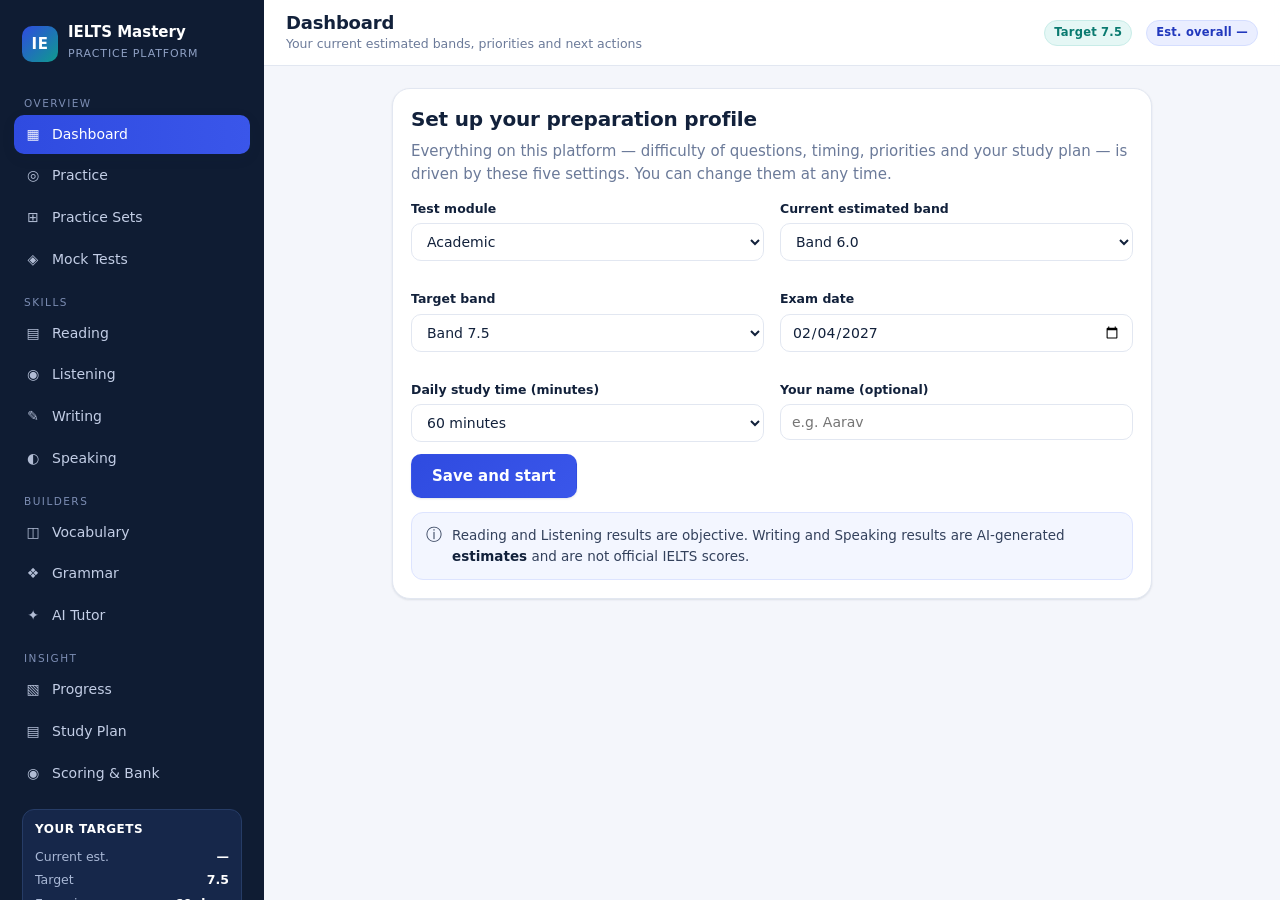
==== ielts-platform.html @ f91c228c "first commit" ====
<!DOCTYPE html>
<html lang="en">
<head>
<meta charset="utf-8">
<meta name="viewport" content="width=device-width, initial-scale=1, viewport-fit=cover">
<title>IELTS Mastery — Practice, Scoring &amp; Analytics Platform</title>
<meta name="description" content="A complete IELTS preparation platform: Reading, Listening, Writing and Speaking practice with scoring, explanations, weakness detection and a personalized study plan. Writing and Speaking scores are AI estimates.">
<style>
/* =========================================================================
   IELTS MASTERY — design system
   Tokens → layout shell → components → test runner → responsive rules
   ========================================================================= */
:root{
  --navy:#0f1c33; --navy-2:#16274a; --navy-3:#1e3459;
  --ink:#12213b; --body:#33415c; --muted:#6b7a99; --faint:#93a0b8;
  --line:#e2e7f1; --line-2:#eef1f8;
  --bg:#f4f6fb; --card:#ffffff; --card-2:#fafbfe;
  --primary:#2f4be0; --primary-d:#2138bd; --primary-l:#eaeeff;
  --teal:#0f9b8e; --amber:#d98a00; --rose:#d7446b; --green:#12a150; --violet:#7b4bd8;
  --r-sm:8px; --r:12px; --r-lg:18px; --r-xl:24px;
  --sh-1:0 1px 2px rgba(16,32,64,.06),0 1px 3px rgba(16,32,64,.05);
  --sh-2:0 4px 14px rgba(16,32,64,.08);
  --sh-3:0 12px 34px rgba(16,32,64,.14);
  --ff:"Inter","Segoe UI",system-ui,-apple-system,"Helvetica Neue",Arial,sans-serif;
  --ff-read:Georgia,"Times New Roman",serif;
  --mono:"SFMono-Regular",ui-monospace,Menlo,Consolas,monospace;
  --sidebar:264px;
}
*{box-sizing:border-box}
html,body{margin:0;padding:0}
body{font-family:var(--ff);background:var(--bg);color:var(--body);font-size:15px;line-height:1.55;-webkit-font-smoothing:antialiased}
h1,h2,h3,h4,h5{color:var(--ink);margin:0 0 .4em;line-height:1.22;font-weight:700;letter-spacing:-.01em}
h1{font-size:26px} h2{font-size:20px} h3{font-size:16px} h4{font-size:14px}
p{margin:0 0 .85em}
a{color:var(--primary);text-decoration:none}
a:hover{text-decoration:underline}
button{font-family:inherit}
small,.small{font-size:12.5px}
.mono{font-family:var(--mono);font-size:12.5px}
::selection{background:#c9d4ff}

/* ---------------- layout shell ---------------- */
.shell{display:flex;min-height:100vh}
.sidebar{width:var(--sidebar);flex:0 0 var(--sidebar);background:var(--navy);color:#cfd8ea;position:sticky;top:0;height:100vh;overflow-y:auto;padding:18px 14px 26px}
.brand{display:flex;align-items:center;gap:10px;padding:6px 8px 16px;color:#fff}
.brand .logo{width:36px;height:36px;border-radius:10px;background:linear-gradient(135deg,var(--primary),var(--teal));display:grid;place-items:center;font-weight:800;color:#fff;font-size:15px;letter-spacing:.5px}
.brand b{font-size:15px;display:block;line-height:1.15}
.brand span{font-size:11px;color:#8fa0c4;letter-spacing:.08em;text-transform:uppercase}
.nav-group{margin:14px 0 4px;padding:0 10px;font-size:10.5px;letter-spacing:.14em;text-transform:uppercase;color:#7c8db3}
.nav a{display:flex;align-items:center;gap:10px;padding:9px 10px;border-radius:10px;color:#c3cee6;font-size:14px;font-weight:500;text-decoration:none;margin-bottom:2px;transition:background .15s,color .15s}
.nav a:hover{background:var(--navy-2);color:#fff;text-decoration:none}
.nav a.active{background:linear-gradient(90deg,var(--primary),#3a56ea);color:#fff;box-shadow:var(--sh-2)}
.nav a .ic{width:18px;text-align:center;opacity:.9}
.side-card{margin:16px 8px 0;padding:12px;border-radius:var(--r);background:var(--navy-2);border:1px solid #263c66}
.side-card h5{color:#fff;font-size:12px;margin-bottom:8px;letter-spacing:.04em;text-transform:uppercase}
.side-card .row{display:flex;justify-content:space-between;font-size:12.5px;color:#a9b8d6;padding:2px 0}
.side-card .row b{color:#fff}

.main{flex:1;min-width:0;display:flex;flex-direction:column}
.topbar{position:sticky;top:0;z-index:30;background:rgba(255,255,255,.92);backdrop-filter:blur(8px);border-bottom:1px solid var(--line);padding:12px 22px;display:flex;align-items:center;gap:14px;flex-wrap:wrap}
.topbar h1{font-size:18px;margin:0}
.topbar .sub{font-size:12.5px;color:var(--muted)}
.spacer{flex:1}
.content{padding:22px;max-width:1400px;width:100%;margin:0 auto}
.menu-btn{display:none;background:var(--navy);color:#fff;border:0;border-radius:10px;padding:8px 11px;font-size:16px;cursor:pointer}

/* ---------------- primitives ---------------- */
.card{background:var(--card);border:1px solid var(--line);border-radius:var(--r-lg);box-shadow:var(--sh-1);padding:18px;margin-bottom:16px}
.card.tight{padding:14px}
.card.flat{box-shadow:none}
.card-h{display:flex;align-items:center;gap:10px;margin-bottom:12px;flex-wrap:wrap}
.card-h h2,.card-h h3{margin:0}
.card-h .spacer{flex:1}
.grid{display:grid;gap:16px}
.grid>*{min-width:0} /* stop unbreakable content from blowing out grid tracks */
.card{min-width:0}
.word-break,.small,.d{overflow-wrap:break-word}
.g2{grid-template-columns:repeat(2,minmax(0,1fr))}
.g3{grid-template-columns:repeat(3,minmax(0,1fr))}
.g4{grid-template-columns:repeat(4,minmax(0,1fr))}
.g5{grid-template-columns:repeat(5,minmax(0,1fr))}
.row{display:flex;gap:10px;align-items:center;flex-wrap:wrap}
.row.tight{gap:6px}
.col{display:flex;flex-direction:column;gap:10px}
.stack>*+*{margin-top:10px}
.center{text-align:center}
.right{text-align:right}
.muted{color:var(--muted)}
.faint{color:var(--faint)}
.b{font-weight:700}
.upper{text-transform:uppercase;letter-spacing:.1em;font-size:11px;color:var(--muted);font-weight:700}
.hr{height:1px;background:var(--line);margin:14px 0;border:0}
.divider{border-top:1px dashed var(--line);margin:12px 0}

.btn{appearance:none;border:1px solid var(--line);background:#fff;color:var(--ink);padding:9px 14px;border-radius:10px;font-size:13.5px;font-weight:600;cursor:pointer;display:inline-flex;align-items:center;gap:7px;transition:.15s;box-shadow:var(--sh-1)}
.btn:hover{border-color:#c9d3e8;transform:translateY(-1px)}
.btn:disabled{opacity:.45;cursor:not-allowed;transform:none}
.btn.primary{background:linear-gradient(135deg,var(--primary),#3a56ea);border-color:transparent;color:#fff}
.btn.primary:hover{background:var(--primary-d)}
.btn.teal{background:linear-gradient(135deg,var(--teal),#12b3a3);border-color:transparent;color:#fff}
.btn.dark{background:var(--navy);border-color:transparent;color:#fff}
.btn.ghost{background:transparent;box-shadow:none}
.btn.rose{background:var(--rose);border-color:transparent;color:#fff}
.btn.sm{padding:6px 10px;font-size:12.5px;border-radius:8px}
.btn.lg{padding:12px 20px;font-size:15px}
.btn.block{width:100%;justify-content:center}

.chip{display:inline-flex;align-items:center;gap:6px;padding:3px 9px;border-radius:999px;font-size:11.5px;font-weight:700;letter-spacing:.02em;background:var(--primary-l);color:var(--primary-d);border:1px solid #d5deff}
.chip.teal{background:#e5f7f5;color:#0a7a70;border-color:#c8ece8}
.chip.amber{background:#fdf3e2;color:#9c6400;border-color:#f6e2c0}
.chip.rose{background:#fdeaef;color:#b02950;border-color:#f8d3de}
.chip.green{background:#e6f7ee;color:#0a7a3d;border-color:#c9ecd9}
.chip.grey{background:#f0f3f9;color:#5c6b8a;border-color:#e2e7f1}
.chip.violet{background:#f1ebfd;color:#5f34b8;border-color:#e2d6fb}

.badge{display:inline-grid;place-items:center;min-width:26px;height:26px;padding:0 7px;border-radius:8px;background:var(--navy);color:#fff;font-weight:700;font-size:12.5px}
.band-chip{font-weight:800;font-size:15px;padding:4px 12px;border-radius:10px;background:linear-gradient(135deg,var(--navy),var(--navy-3));color:#fff;letter-spacing:.02em}

.stat{padding:14px;border-radius:var(--r);background:var(--card-2);border:1px solid var(--line)}
.stat .k{font-size:11.5px;text-transform:uppercase;letter-spacing:.1em;color:var(--muted);font-weight:700}
.stat .v{font-size:26px;font-weight:800;color:var(--ink);line-height:1.15;margin-top:4px}
.stat .d{font-size:12.5px;color:var(--muted)}
.stat.good .v{color:var(--green)} .stat.warn .v{color:var(--amber)} .stat.bad .v{color:var(--rose)}

.bar{height:9px;border-radius:6px;background:var(--line-2);overflow:hidden}
.bar>i{display:block;height:100%;border-radius:6px;background:linear-gradient(90deg,var(--primary),#5b7bff)}
.bar.teal>i{background:linear-gradient(90deg,var(--teal),#22c3b1)}
.bar.rose>i{background:linear-gradient(90deg,var(--rose),#ef7a97)}
.bar.amber>i{background:linear-gradient(90deg,var(--amber),#f0b03f)}

table.tbl{width:100%;border-collapse:collapse;font-size:13.5px}
table.tbl th{text-align:left;font-size:11px;letter-spacing:.1em;text-transform:uppercase;color:var(--muted);padding:8px 10px;border-bottom:1px solid var(--line);white-space:nowrap}
table.tbl td{padding:9px 10px;border-bottom:1px solid var(--line-2);vertical-align:top}
table.tbl tr:last-child td{border-bottom:0}
table.tbl tr:hover td{background:#fafbff}

.field{display:block;margin-bottom:12px}
.field label{display:block;font-size:12.5px;font-weight:700;color:var(--ink);margin-bottom:5px}
.field .hint{font-size:12px;color:var(--muted);font-weight:400;margin-bottom:5px}
input[type=text],input[type=number],input[type=date],select,textarea{width:100%;padding:9px 11px;border:1px solid var(--line);border-radius:10px;font-size:14px;font-family:inherit;color:var(--ink);background:#fff}
input:focus,select:focus,textarea:focus{outline:2px solid #c9d4ff;border-color:var(--primary);outline-offset:0}
textarea{line-height:1.6;resize:vertical}
label.opt{display:flex;gap:9px;align-items:flex-start;padding:9px 11px;border:1px solid var(--line);border-radius:10px;cursor:pointer;margin-bottom:7px;transition:.12s;background:#fff}
label.opt:hover{border-color:#c9d3e8;background:#fbfcff}
label.opt input{margin-top:3px}
label.opt.sel{border-color:var(--primary);background:var(--primary-l)}
label.opt.ok{border-color:#9fdcbb;background:#f0fbf5}
label.opt.no{border-color:#f3b7c8;background:#fdf2f5}
label.tile{cursor:pointer;border:1px solid var(--line);background:#fff;border-radius:var(--r);padding:13px;transition:.15s;display:block}
label.tile:hover{border-color:var(--primary);box-shadow:var(--sh-2)}
label.tile input{display:none}
label.tile.sel{border-color:var(--primary);background:var(--primary-l);box-shadow:var(--sh-2)}

.note{display:flex;gap:10px;padding:12px 14px;border-radius:var(--r);background:#f3f6ff;border:1px solid #dde4ff;font-size:13.5px}
.note.teal{background:#eefaf8;border-color:#cbeee9}
.note.amber{background:#fdf7ea;border-color:#f6e6c4}
.note.rose{background:#fdf1f5;border-color:#f8d3de}
.note.green{background:#effaf3;border-color:#c9ecd9}
.note .ic{font-size:16px;line-height:1.3}
.note b{color:var(--ink)}

.pill-row{display:flex;gap:8px;flex-wrap:wrap}
.tabs{display:flex;gap:6px;flex-wrap:wrap;border-bottom:1px solid var(--line);margin-bottom:14px;padding-bottom:0}
.tabs button{background:transparent;border:0;border-bottom:2.5px solid transparent;padding:9px 12px;font-size:13.5px;font-weight:600;color:var(--muted);cursor:pointer}
.tabs button.active{color:var(--primary-d);border-color:var(--primary)}
.tabs button:hover{color:var(--ink)}

.empty{padding:34px 18px;text-align:center;color:var(--muted)}
.empty .big{font-size:30px;margin-bottom:8px;opacity:.55}

/* ---------------- test runner ---------------- */
.runner{display:grid;grid-template-columns:minmax(0,1.05fr) minmax(0,1fr);gap:16px;align-items:start}
.reader{background:#fff;border:1px solid var(--line);border-radius:var(--r-lg);padding:20px 22px;box-shadow:var(--sh-1);position:sticky;top:74px;max-height:calc(100vh - 96px);overflow-y:auto}
.reader h3{margin-bottom:2px}
.reader .meta{font-size:12px;color:var(--muted);margin-bottom:12px}
.passage{font-family:var(--ff-read);font-size:16.5px;line-height:1.78;color:#1d2a44}
.passage p{margin:0 0 14px}
.passage .plabel{font-family:var(--ff);font-weight:800;color:var(--primary-d);font-size:13px;margin-right:7px}
.passage .qmark{background:#fff3c4;border-bottom:2px solid #f0c419;padding:1px 2px;border-radius:3px}
.transcript-line{display:flex;gap:10px;padding:7px 9px;border-radius:9px;margin-bottom:5px;font-size:14.5px;line-height:1.6}
.transcript-line .who{flex:0 0 92px;font-weight:700;color:var(--navy);font-size:12.5px}
.transcript-line.hit{background:#fff8dc;border:1px solid #f2e0a8}
.transcript-line.dist{background:#fdf2f5;border:1px solid #f6d7e0}
.transcript-line .tag{font-size:10.5px;font-weight:800;text-transform:uppercase;letter-spacing:.08em;padding:1px 6px;border-radius:6px;margin-left:6px}
.transcript-line .tag.ans{background:#12a150;color:#fff}
.transcript-line .tag.dis{background:var(--rose);color:#fff}
.transcript-line .tag.par{background:var(--violet);color:#fff}

.qwrap{display:flex;flex-direction:column;gap:14px}
.qcard{background:#fff;border:1px solid var(--line);border-radius:var(--r-lg);padding:16px;box-shadow:var(--sh-1)}
.qcard.flagged{border-color:#f0c419;box-shadow:0 0 0 3px #fdf5da}
.qcard.current{border-color:var(--primary);box-shadow:0 0 0 3px var(--primary-l)}
.qhead{display:flex;align-items:center;gap:9px;margin-bottom:9px;flex-wrap:wrap}
.qnum{display:grid;place-items:center;min-width:28px;height:28px;border-radius:9px;background:var(--navy);color:#fff;font-weight:800;font-size:13px}
.qprompt{font-size:15px;color:var(--ink);font-weight:500;margin-bottom:10px}
.qprompt .lim{display:block;font-size:12px;color:var(--rose);font-weight:700;margin-top:4px}
.answerline{display:flex;gap:8px;align-items:center}
.answerline input{max-width:280px}
.kbd{font-family:var(--mono);font-size:11px;background:#f0f3f9;border:1px solid var(--line);border-bottom-width:2px;border-radius:5px;padding:1px 5px;color:var(--muted)}

.timerbar{position:sticky;top:0;z-index:25;background:linear-gradient(180deg,#fff,#fbfcff);border:1px solid var(--line);border-radius:var(--r);padding:10px 14px;display:flex;align-items:center;gap:12px;margin-bottom:14px;box-shadow:var(--sh-1);flex-wrap:wrap}
.timer{font-family:var(--mono);font-size:18px;font-weight:700;color:var(--ink)}
.timer.low{color:var(--rose)}
.qgrid{display:grid;grid-template-columns:repeat(auto-fill,minmax(34px,1fr));gap:6px}
.qgrid button{aspect-ratio:1;border-radius:9px;border:1px solid var(--line);background:#fff;font-size:12.5px;font-weight:700;color:var(--muted);cursor:pointer;padding:0}
.qgrid button.done{background:#e6f7ee;border-color:#bfe8d2;color:#0a7a3d}
.qgrid button.flag{background:#fdf5da;border-color:#f0c419;color:#8a6300}
.qgrid button.cur{outline:2.5px solid var(--primary);outline-offset:1px}
.qgrid button.right{background:#e6f7ee;border-color:#9fdcbb;color:#0a7a3d}
.qgrid button.wrong{background:#fdeaef;border-color:#f3b7c8;color:#b02950}

.explain{margin-top:12px;border-top:1px solid var(--line);padding-top:12px}
.explain .ex-row{display:flex;gap:10px;padding:8px 0;border-bottom:1px dashed var(--line-2)}
.explain .ex-row:last-child{border-bottom:0}
.explain .ex-k{flex:0 0 132px;font-size:12px;font-weight:800;color:var(--navy);text-transform:uppercase;letter-spacing:.04em}
.explain .ex-v{font-size:13.8px;color:var(--body)}
.quote{border-left:3px solid var(--teal);background:#f5fcfb;padding:8px 12px;border-radius:0 8px 8px 0;font-family:var(--ff-read);font-size:14.5px;color:#1d2a44}

.band-hero{display:flex;gap:22px;align-items:center;flex-wrap:wrap}
.band-hero .big{font-size:54px;font-weight:800;color:var(--ink);line-height:1}
.band-hero .lbl{font-size:12px;text-transform:uppercase;letter-spacing:.12em;color:var(--muted);font-weight:700}

.flashcard{perspective:1200px;margin:0 auto;max-width:560px}
.flashcard .face{background:linear-gradient(160deg,#fff,#f7f9ff);border:1px solid var(--line);border-radius:var(--r-xl);padding:26px;box-shadow:var(--sh-2);min-height:230px}

.chat{display:flex;flex-direction:column;gap:12px;max-height:56vh;overflow-y:auto;padding:4px}
.msg{max-width:82%;padding:11px 14px;border-radius:14px;font-size:14px;line-height:1.55;white-space:pre-wrap}
.msg.me{align-self:flex-end;background:var(--primary);color:#fff;border-bottom-right-radius:5px}
.msg.ai{align-self:flex-start;background:#fff;border:1px solid var(--line);border-bottom-left-radius:5px;box-shadow:var(--sh-1)}
.msg.ai b{color:var(--navy)}
.quick{display:flex;gap:7px;flex-wrap:wrap}
.quick button{font-size:12.5px;padding:6px 11px;border-radius:999px;border:1px solid var(--line);background:#fff;cursor:pointer;color:var(--body);font-weight:600}
.quick button:hover{border-color:var(--primary);color:var(--primary-d)}

.priority{display:flex;gap:14px;align-items:center;padding:13px 15px;border-radius:var(--r);border:1px solid var(--line);background:#fff;margin-bottom:10px}
.priority .rank{width:34px;height:34px;border-radius:10px;display:grid;place-items:center;font-weight:800;color:#fff;flex:0 0 34px}
.priority.p1 .rank{background:var(--rose)} .priority.p2 .rank{background:var(--amber)} .priority.p3 .rank{background:var(--primary)}

.dayplan{border:1px solid var(--line);border-radius:var(--r);overflow:hidden;margin-bottom:12px;background:#fff}
.dayplan .dh{display:flex;justify-content:space-between;align-items:center;padding:10px 14px;background:var(--card-2);border-bottom:1px solid var(--line)}
.dayplan .dh b{color:var(--ink)}
.dayplan .tasks{padding:8px 14px 12px}
.task{display:flex;gap:10px;align-items:flex-start;padding:7px 0;border-bottom:1px dashed var(--line-2);font-size:13.8px}
.task:last-child{border-bottom:0}
.task input{margin-top:4px}
.task .sk{font-size:10.5px;font-weight:800;letter-spacing:.06em;text-transform:uppercase;padding:1px 7px;border-radius:6px;background:var(--primary-l);color:var(--primary-d);flex:0 0 auto;margin-top:2px}
.toast{position:fixed;bottom:22px;right:22px;background:var(--navy);color:#fff;padding:12px 18px;border-radius:12px;box-shadow:var(--sh-3);font-size:13.5px;z-index:200;opacity:0;transform:translateY(10px);transition:.25s;pointer-events:none;max-width:340px}
.toast.show{opacity:1;transform:none}
.modal-bg{position:fixed;inset:0;background:rgba(12,22,44,.55);display:grid;place-items:center;z-index:180;padding:18px}
.modal{background:#fff;border-radius:var(--r-lg);max-width:680px;width:100%;max-height:88vh;overflow-y:auto;padding:22px;box-shadow:var(--sh-3)}
.acc{border:1px solid var(--line);border-radius:var(--r);margin-bottom:9px;overflow:hidden;background:#fff}
.acc>button{width:100%;text-align:left;background:#fff;border:0;padding:12px 14px;font-size:14px;font-weight:700;color:var(--ink);cursor:pointer;display:flex;justify-content:space-between;gap:10px}
.acc .body{padding:0 14px 14px;font-size:13.8px}
.spark{width:100%;height:90px}
.legend{display:flex;gap:14px;flex-wrap:wrap;font-size:12px;color:var(--muted)}
.legend i{display:inline-block;width:10px;height:10px;border-radius:3px;margin-right:5px}
.hidden{display:none !important}
@media print{.sidebar,.topbar,.btn{display:none}}

/* ---------------- mobile bottom tabs & backdrop ---------------- */
.mtabs{display:none}
.backdrop{display:none}

/* runner pane switcher — visible only on narrow screens (see media queries) */
.pane-toggle{display:none}
.pane-toggle button{flex:1;border:1px solid var(--line);background:#fff;border-radius:10px;padding:10px 8px;font-size:13.5px;font-weight:700;color:var(--muted);cursor:pointer;font-family:inherit;box-shadow:var(--sh-1);-webkit-tap-highlight-color:transparent}
.pane-toggle button.primary{background:var(--primary-l);border-color:var(--primary);color:var(--primary-d)}

/* ---------------- responsive ---------------- */
@media (max-width:1180px){
  .g4{grid-template-columns:repeat(2,minmax(0,1fr))}
  .g5{grid-template-columns:repeat(3,minmax(0,1fr))}
  .runner{grid-template-columns:1fr}
  .reader{position:static;max-height:none}
}
@media (max-width:1024px){
  .sidebar{position:fixed;left:0;top:0;bottom:0;z-index:100;transform:translateX(-100%);transition:transform .22s;box-shadow:var(--sh-3);height:auto}
  .sidebar.open{transform:none}
  .menu-btn{display:inline-flex}
  .g3,.g2{grid-template-columns:1fr}
  .content{padding:16px}
  .backdrop{position:fixed;inset:0;background:rgba(12,22,44,.5);z-index:90;opacity:0;pointer-events:none;transition:opacity .2s}
  .backdrop.show{opacity:1;pointer-events:auto}
}
@media (max-width:640px){
  :root{--sidebar:284px}
  html{-webkit-text-size-adjust:100%}
  body{font-size:14.5px}
  h1{font-size:20px} h2{font-size:18px} .topbar h1{font-size:16.5px}
  .topbar{padding:10px 12px;gap:8px}
  .topbar .sub{display:none}
  .tb-chip{display:none}
  .content{padding:12px 12px 86px} /* bottom padding clears the fixed tab bar */
  .card{padding:14px;border-radius:var(--r);margin-bottom:12px}
  .grid{gap:10px}

  /* grids collapse to a single comfortable column */
  .g2,.g3{grid-template-columns:1fr}
  .g4,.g5{grid-template-columns:repeat(2,minmax(0,1fr))}

  /* touch-friendly controls */
  .btn{padding:11px 15px;font-size:14px;border-radius:11px}
  .btn.sm{padding:8px 12px;font-size:13px}
  .btn.lg{width:100%;justify-content:center}
  .row .btn{flex:1 1 auto;justify-content:center}
  .pill-row{gap:7px}
  .pill-row .btn{flex:0 1 auto;justify-content:center}
  .field input,.field select,.field textarea{font-size:16px} /* stops iOS zoom-on-focus */
  input[type=text],input[type=number],input[type=date],select,textarea{font-size:15.5px}
  .answerline input{max-width:none;flex:1}
  .answerline{flex-wrap:nowrap}

  /* bottom tab bar */
  .mtabs{display:flex;position:fixed;left:0;right:0;bottom:0;z-index:80;background:rgba(255,255,255,.97);backdrop-filter:blur(10px);border-top:1px solid var(--line);box-shadow:0 -4px 18px rgba(16,32,64,.08);padding:6px 4px calc(6px + env(safe-area-inset-bottom))}
  .mtabs a{flex:1;display:flex;flex-direction:column;align-items:center;gap:2px;padding:5px 2px;border-radius:10px;font-size:10.5px;font-weight:700;color:var(--muted);text-decoration:none;-webkit-tap-highlight-color:transparent}
  .mtabs a .ic{font-size:17px;line-height:1.1}
  .mtabs a.active{color:var(--primary-d);background:var(--primary-l)}
  .mtabs a:active{transform:scale(.96)}

  /* toast clears the tab bar */
  .toast{bottom:74px;left:12px;right:12px;max-width:none;text-align:center}

  /* tables scroll sideways instead of breaking the layout */
  .card{overflow-x:visible}
  table.tbl{display:block;overflow-x:auto;-webkit-overflow-scrolling:touch;white-space:nowrap;font-size:13px}
  table.tbl th,table.tbl td{padding:8px 9px}

  /* stat cards & hero numbers */
  .stat{padding:11px}
  .stat .v{font-size:22px}
  .band-hero{gap:12px}
  .band-hero .big{font-size:40px}

  /* test runner: single column, sticky pane toggle */
  .passage{font-size:16px}
  .qcard{padding:13px}
  .timer{font-size:15.5px}
  .timerbar{gap:8px;padding:9px 10px;border-radius:var(--r)}
  .tb-progress{flex:1 1 100%;order:9;min-width:0}
  .timerbar .btn{flex:1 1 auto;justify-content:center}
  .pane-toggle{position:sticky;top:64px;z-index:24;gap:6px;background:var(--bg);padding:8px 0;margin-bottom:10px}

  /* navigator grid: bigger cells, fewer per row */
  .qgrid{grid-template-columns:repeat(auto-fill,minmax(40px,1fr));gap:7px}
  .qgrid button{aspect-ratio:1;font-size:13.5px}
  .kbd-hint{display:none}

  /* chat & messages */
  .msg{max-width:94%}
  .modal{padding:16px;max-height:92vh}
  .modal-bg{padding:10px}

  /* writing editor */
  textarea{min-height:180px}
  .transcript-line{font-size:14px}
  .transcript-line .who{flex-basis:76px}

  /* practice-set cards: keep the grid but relax the internals */
  .card.tight{padding:12px}
  .flashcard .face{padding:18px;min-height:200px}
  .chat{max-height:48vh}
}

/* phones in landscape / very short screens: hide the tab bar to free space */
@media (max-width:640px) and (max-height:420px){
  .mtabs{display:none}
  .content{padding-bottom:12px}
}

/* ---------------- narrow-runner pane switching (phones & small tablets) --- */
@media (max-width:900px){
  .pane-toggle{display:flex}
  .runner{grid-template-columns:1fr}
  .reader{position:static;max-height:none;max-width:none}
  .runner.pane-passage .qwrap,.runner.pane-passage .card.tight{display:none}
  .runner.pane-questions .reader{display:none}
}

</style>
</head>
<body>
<noscript><div style="padding:24px;font-family:sans-serif">IELTS Mastery requires JavaScript: the test engine, scoring and analytics all run in your browser, and your data never leaves the device.</div></noscript>
<script>
/* ---- reading-academic-1.js ---- */
/* =========================================================================
   IELTS MASTERY — READING BANK (Academic, part 1)
   Passage 1: Wayfinding  (13 items: TFNG x4, SENTCOMP x4, SHORTANS x5)
   Passage 2: Urban heat (13 items: HEADINGS x5, MATCHINFO x3, SUMMARY x5)
   All content original, written in IELTS house style.
   ========================================================================= */
(function () {
  var BANK = (window.BANK_READING = window.BANK_READING || { academic: [], general: [] });

  BANK.academic.push({
    id: "AC-P1-WAYFINDING",
    title: "Reading the Ocean",
    subtitle: "The revival of Polynesian wayfinding",
    module: "academic",
    part: 1,
    difficulty: "intermediate",
    band: "6.0–6.5",
    topic: "History & Exploration",
    wordCount: 812,
    estimatedMinutes: 18,
    text: [
      { label: "A", p: "For close to three thousand years, communities across the Pacific settled one island after another, eventually occupying a triangle of ocean larger than the entire continent of Asia. The distances involved were extraordinary: the voyage from Hawaii to New Zealand crosses more water than the journey from Lisbon to New York. Yet by around 1450 CE, the long exploratory voyages appear to have ended, and for the next three centuries Pacific islanders travelled mainly between islands already known to them. Historians continue to argue about why. Plausible explanations include changing climate patterns that made long crossings less predictable, the simple fact that there was little unexplored ocean left to find, and the political and material cost of mounting expeditions that demanded food, canoes and months of skilled labour." },
      { label: "B", p: "When European navigators entered the Pacific in the eighteenth century, they were repeatedly astonished by what they saw. Islanders crossed open ocean without charts, sextants or compasses. They read the night sky, but they also read the sea itself: the subtle pattern of ocean swells that persists even when the water looks chaotic; the shape of clouds that gather over a lagoon; the direction in which seabirds fly when they leave their roosts at first light. This knowledge was not held by everyone. Navigation was a specialist craft, taught over decades and often restricted to particular families or guilds, and a single voyage might depend on the judgement of one person." },
      { label: "C", p: "The belief that such settlement must have been accidental dominated Western scholarship for much of the twentieth century. In 1956 the historian Andrew Sharp put forward what became known as the accidental drift hypothesis: Polynesian canoes, blown off course by storms, had reached distant islands by chance, and planned two-way voyaging was, he insisted, impossible. The idea was widely repeated in textbooks. It was challenged in 1976, when a double-hulled voyaging canoe named Hōkūleʻa sailed from Hawaii to Tahiti guided by Mau Piailug, a navigator from the Micronesian atoll of Satawal, who used no instruments at all. The voyage did not prove that ancient Pacific peoples navigated exactly as Piailug did, but it destroyed the claim that long, deliberate, instrument-free voyages were beyond human capability." },
      { label: "D", p: "Modern wayfinders describe a system of remarkable economy. A star compass links around thirty-two named stars to points on the horizon, allowing a navigator to hold a course through the night; when a star rises too high to be useful, the next one takes its place. Below the canoe, the ocean arrives in a predictable sequence of swells, and an experienced navigator can feel the difference between a true swell and the confused water left by a nearby island. The Etak system adds a layer of abstraction: rather than measuring progress towards a destination, the navigator imagines the canoe as stationary while reference islands appear to move past it, a mental model that converts an empty ocean into a familiar landscape." },
      { label: "E", p: "Scepticism has not vanished. Some researchers argue that a single successful voyage in 1976 says little about the frequency or direction of ancient crossings, and that oral traditions, however detailed, were recorded long after the events they describe. Support has nevertheless grown, driven less by the canoe itself than by computer simulations, which can test thousands of possible routes against actual wind and current data, and by archaeological work dating early settlements more precisely. Others point out that the debate has rarely been conducted on equal terms: the accidental drift hypothesis dominated for decades on the basis of reasoning alone, while wayfinding knowledge was dismissed as folklore. Since the 1990s, interest in the technique has revived across the region. Several Pacific nations now run formal programmes in which young people learn to navigate without instruments, and between 2014 and 2017 Hōkūleʻa completed a worldwide voyage that carried the same message to more than a hundred ports." }
    ].map(function (x) { return x; }),
    questions: [
      {
        n: 1, type: "TFNG", diff: "intermediate", bandLevel: "Band 6",
        q: "Long-distance voyaging across the Pacific had already stopped before European ships arrived in the region.",
        options: ["TRUE", "FALSE", "NOT GIVEN"],
        answer: "TRUE", accepted: [],
        ex: {
          test: "Sequencing two pieces of information given in different parts of the passage.",
          where: "Paragraph A (voyaging ended around 1450 CE) and Paragraph B (Europeans entered the Pacific in the eighteenth century).",
          quote: "by around 1450 CE, the long exploratory voyages appear to have ended … When European navigators entered the Pacific in the eighteenth century",
          why: "1450 CE comes before the eighteenth century, so the statement matches the passage. The dates are stated separately, which is exactly what the examiner is testing.",
          mine: "Students who answered FALSE or NOT GIVEN usually read only one paragraph, or assumed that because Paragraph C discusses the debate about Polynesian settlement the timeline must be unclear. It is not unclear — it is simply spread across two paragraphs.",
          trap: "Split evidence: the two halves of the comparison sit in different paragraphs.",
          next: "When a statement compares two events, hunt for both dates. Write them side by side on the question paper before you decide."
        },
        vocab: [["occupying", "living in or using a place"], ["plausible", "seeming reasonable or likely to be true"]]
      },
      {
        n: 2, type: "TFNG", diff: "advanced", bandLevel: "Band 7",
        q: "Historians agree on the reason why long Pacific voyages came to an end.",
        options: ["TRUE", "FALSE", "NOT GIVEN"],
        answer: "FALSE", accepted: [],
        ex: {
          test: "Recognising that a list of suggestions is presented as unproven, and that the writer reports disagreement.",
          where: "Paragraph A, fourth sentence onwards.",
          quote: "Historians continue to argue about why. Plausible explanations include …",
          why: "‘Continue to argue’ signals that no consensus exists, and the explanations are labelled ‘plausible’, not proven. So the claim that historians agree is contradicted.",
          mine: "If you chose TRUE you probably saw a list of causes and assumed that a list equals agreement. FALSE answers are always supported by contradicting words such as ‘argue’, ‘debate’, ‘uncertain’.",
          trap: "A list of causes looks like settled knowledge, but the framing word ‘argue’ reverses it.",
          next: "Before answering, underline the reporting verb: agree / claim / believe / argue / suggest. That verb, not the list, decides the answer."
        },
        vocab: [["consensus", "general agreement among a group"], ["mounting", "organising and beginning something"]]
      },
      {
        n: 3, type: "TFNG", diff: "intermediate", bandLevel: "Band 6",
        q: "Mau Piailug was born in Tahiti.",
        options: ["TRUE", "FALSE", "NOT GIVEN"],
        answer: "FALSE", accepted: [],
        ex: {
          test: "Reading a place description precisely and resisting a familiar story pattern.",
          where: "Paragraph C.",
          quote: "a navigator from the Micronesian atoll of Satawal",
          why: "The passage states his origin clearly: Micronesia, specifically Satawal. He guided a canoe to Tahiti, but Tahiti is the destination, not his birthplace. The statement contradicts the passage, so the answer is FALSE, not NOT GIVEN.",
          mine: "Many candidates answer NOT GIVEN because the text never uses the exact words ‘born in’. The presence of explicit information about where he was from is enough to make the statement false.",
          trap: "Destination confusion: the text mentions Tahiti in the same sentence, so a careless reader transfers it to his origin.",
          next: "For people-place statements, check whether the place in the question is attached to the right role (origin, destination, employer, birthplace)."
        },
        vocab: [["atoll", "a ring-shaped coral island surrounding a lagoon"], ["double-hulled", "having two parallel hulls joined by a platform"]]
      },
      {
        n: 4, type: "TFNG", diff: "advanced", bandLevel: "Band 7",
        q: "The Hōkūleʻa had made the same voyage under sail before 1976 using modern instruments.",
        options: ["TRUE", "FALSE", "NOT GIVEN"],
        answer: "NOT GIVEN", accepted: [],
        ex: {
          test: "Distinguishing ‘the passage does not say’ from ‘the passage says the opposite’.",
          where: "Paragraph C — the only mention of the Hōkūleʻa before 1976.",
          quote: "It was challenged in 1976, when a double-hulled voyaging canoe named Hōkūleʻa sailed from Hawaii to Tahiti guided by Mau Piailug, who used no instruments at all.",
          why: "The passage tells us about one voyage, in 1976, and nothing about earlier voyages by this canoe. Because the information is simply absent, the answer is NOT GIVEN. Note that the text does not deny it either — a common error is to treat silence as denial.",
          mine: "Candidates who chose FALSE often argued that ‘the canoe used no instruments at all, so an instrument voyage is impossible’. That is an inference, not information in the text. IELTS only rewards what is stated.",
          trap: "Silence treated as contradiction — the classic False / Not Given confusion.",
          next: "Ask yourself: can I point to a sentence that makes this statement impossible? If not, it is NOT GIVEN."
        },
        vocab: [["contradict", "to state the opposite of something"], ["inference", "a conclusion reached from evidence rather than stated directly"]]
      },
      {
        n: 5, type: "SENTCOMP", diff: "intermediate", bandLevel: "Band 6", wordLimit: "NO MORE THAN TWO WORDS",
        q: "Eighteenth-century European sailors were surprised to see islanders crossing open ocean without using ______ of any kind.",
        answer: "instruments", accepted: ["instruments", "instrument", "an instrument"],
        ex: {
          test: "Locating a noun that has been moved from a positive statement into a negative framing.",
          where: "Paragraph B, first two sentences.",
          quote: "Islanders crossed open ocean without charts, sextants or compasses.",
          why: "The passage lists charts, sextants and compasses — all devices. The question asks for the general category word, which is ‘instruments’. Grammar check: the gap follows ‘without using’, so a plural noun fits naturally.",
          mine: "Answers such as ‘charts’ or ‘sextants’ copy one example rather than the category, and the phrase would need ‘any’ before a singular copy. Answers longer than the word limit score zero regardless of meaning.",
          trap: "Answering with an example from the list instead of the group noun requested.",
          next: "Read the word before the gap (here ‘without using’ + ‘of any kind’). Category markers like this tell you a general noun is needed, not a specific example."
        },
        vocab: [["sextant", "an instrument used to measure the angle of the sun or stars"], ["craft", "a skilled activity or trade"]]
      },
      {
        n: 6, type: "SENTCOMP", diff: "advanced", bandLevel: "Band 7", wordLimit: "NO MORE THAN TWO WORDS",
        q: "Navigators keep a steady course at night by means of a ______ in which named stars are tied to positions on the horizon.",
        answer: "star compass", accepted: ["star compass", "star-compass"],
        ex: {
          test: "Matching a paraphrased definition to the correct technical term.",
          where: "Paragraph D, second sentence.",
          quote: "A star compass links around thirty-two named stars to points on the horizon",
          why: "‘named stars tied to positions on the horizon’ is a paraphrase of ‘links around thirty-two named stars to points on the horizon’, so the term required is ‘star compass’. It is two words, which respects the limit.",
          mine: "‘compass’ alone loses the key qualifier and is not the term the passage uses; ‘thirty-two stars’ describes the components, not the device.",
          trap: "Choosing the component (stars) instead of the instrument (compass).",
          next: "When a gap needs a name of a device, look for the noun phrase that contains a head noun (compass) plus qualifier (star)."
        },
        vocab: [["hold a course", "to keep travelling in a chosen direction"], ["horizon", "the line where earth or sea seems to meet the sky"]]
      },
      {
        n: 7, type: "SENTCOMP", diff: "intermediate", bandLevel: "Band 6", wordLimit: "NO MORE THAN TWO WORDS",
        q: "The direction taken by ______ leaving their resting places at dawn showed crews where land could be found.",
        answer: "seabirds", accepted: ["seabirds", "birds", "sea birds"],
        ex: {
          test: "Recognising paraphrases of everyday vocabulary (‘leaving their resting places at dawn’).",
          where: "Paragraph B, third sentence.",
          quote: "the direction in which seabirds fly when they leave their roosts at first light",
          why: "‘leave their roosts’ is paraphrased as ‘leaving their resting places’, and ‘first light’ as ‘dawn’. The only animals mentioned in this context are seabirds.",
          mine: "Answers like ‘clouds’ come from the previous sentence and answer a different cue (lagoon location). Copying a nearby noun without checking the paraphrase is the most common completion error.",
          trap: "Neighbouring information used because two cues sit in adjacent sentences.",
          next: "Cover the passage and read only the question first; decide what kind of word is missing before you look for it."
        },
        vocab: [["roost", "a place where birds rest or sleep"], ["first light", "the time when the sun first appears"]]
      },
      {
        n: 8, type: "SENTCOMP", diff: "advanced", bandLevel: "Band 8", wordLimit: "NO MORE THAN TWO WORDS",
        q: "In the Etak system, the canoe is imagined as fixed while moving ______ appear to travel past it.",
        answer: "reference islands", accepted: ["reference islands", "islands"],
        ex: {
          test: "Following an abstract explanation and identifying its grammatical subject.",
          where: "Paragraph D, final sentence.",
          quote: "the navigator imagines the canoe as stationary while reference islands appear to move past it",
          why: "The gap is the subject of ‘appear to travel past it’, and the passage supplies exactly that subject: reference islands. ‘Stationary’ is paraphrased by ‘fixed’, and ‘move’ by ‘travel’.",
          mine: "‘the navigator’ is wrong because navigators do not travel past canoes; the passage clearly makes islands the moving element of the mental model.",
          trap: "An unusual, almost illogical idea (islands moving) tempts candidates to look for a more ‘sensible’ subject.",
          next: "For abstract systems, translate each clause into simple English before matching: canoe = still, islands = moving."
        },
        vocab: [["stationary", "not moving"], ["abstract", "existing as an idea rather than a physical thing"]]
      },
      {
        n: 9, type: "SHORTANS", diff: "intermediate", bandLevel: "Band 6", wordLimit: "NO MORE THAN THREE WORDS",
        q: "In which year was the first instrument-free voyage of the Hōkūleʻa made?",
        answer: "1976", accepted: ["1976", "in 1976"],
        ex: {
          test: "Scanning for a date attached to a specific event.",
          where: "Paragraph C, second sentence.",
          quote: "It was challenged in 1976, when a double-hulled voyaging canoe named Hōkūleʻa sailed from Hawaii to Tahiti",
          why: "1976 is the only year attached to this voyage, and the question’s ‘first … voyage’ corresponds to this single mention, which the passage presents as the challenge to the drift theory.",
          mine: "‘1956’ belongs to Andrew Sharp’s argument one sentence earlier. Dates are the most frequently confused data in Reading because they cluster in the same paragraph.",
          trap: "Two dates in one paragraph (1956 and 1976) differing by twenty years.",
          next: "When you find a date, re-read the clause it belongs to and confirm the event matches the question’s event, not a neighbouring one."
        },
        vocab: [["voyage", "a long journey by sea"], ["drift", "to be carried slowly by water or air currents"]]
      },
      {
        n: 10, type: "SHORTANS", diff: "intermediate", bandLevel: "Band 6", wordLimit: "NO MORE THAN TWO WORDS",
        q: "What is the name of the atoll that Mau Piailug came from?",
        answer: "Satawal", accepted: ["Satawal"],
        ex: {
          test: "Extracting a proper noun from a descriptive phrase.",
          where: "Paragraph C.",
          quote: "a navigator from the Micronesian atoll of Satawal",
          why: "The phrase gives region (Micronesia) and precise location (Satawal). The question asks for the atoll, so the name is Satawal — one word, inside the limit.",
          mine: "‘Micronesia’ answers ‘which region’, not ‘which atoll’. Always match the noun in the question (atoll) to the same noun in the text.",
          trap: "Region and locale given together; the wrong one is shorter and more familiar.",
          next: "Highlight the noun the question asks about, then find that noun in the text and take only what follows it."
        },
        vocab: [["navigator", "a person skilled in directing the course of a ship or aircraft"]]
      },
      {
        n: 11, type: "SHORTANS", diff: "advanced", bandLevel: "Band 7", wordLimit: "NO MORE THAN THREE WORDS",
        q: "What name did Andrew Sharp give to his explanation of how Polynesians reached distant islands?",
        answer: "accidental drift", accepted: ["accidental drift", "the accidental drift", "accidental drift theory"],
        ex: {
          test: "Understanding that a theory may be described rather than formally named.",
          where: "Paragraph C, third sentence.",
          quote: "In 1956 the historian Andrew Sharp put forward what became known as the accidental drift hypothesis: Polynesian canoes, blown off course by storms, had reached distant islands by chance",
          why: "The passage explicitly names the idea the ‘accidental drift hypothesis’, and the two content words of that name — accidental + drift — are exactly what the question asks for.",
          mine: "Answering ‘blown off course’ or ‘by chance’ reproduces the explanation but not its name, and would fail the word limit in the exam. The name sits immediately after the historian's name, so the mark is available to anyone who reads to the end of the sentence.",
          trap: "The theory is paraphrased, not named, so the answer must be constructed from the passage’s wording.",
          next: "If a question asks ‘what name…’, look for the italicised or quoted label elsewhere in the passage and combine it with the question wording."
        },
        vocab: [["hypothesis", "a proposed explanation still to be tested"], ["by chance", "without planning; accidentally"]]
      },
      {
        n: 12, type: "SHORTANS", diff: "advanced", bandLevel: "Band 7", wordLimit: "NO MORE THAN THREE WORDS",
        q: "Which type of study in the 2010s is reported to have supported the case for planned voyages?",
        answer: "computer simulations", accepted: ["computer simulations", "simulations", "computer models"],
        ex: {
          test: "Reading a sentence whose main evidence is compressed into a noun phrase.",
          where: "Paragraph E, second sentence (the second half of the scepticism discussion).",
          quote: "Support has nevertheless grown, driven less by the canoe itself than by computer simulations, which can test thousands of possible routes against actual wind and current data",
          why: "The passage in Paragraph E notes modern support from re-analysis and simulation work; the requested academic term here is ‘computer simulations’ — a study type that can test whether return voyages are feasible.",
          mine: "‘Oral traditions’ is the opposite side of the debate (a limitation, not support). Candidates who answer with any noun phrase containing ‘studies’ lose the mark because the question asks which type.",
          trap: "Both sides of the argument are described in one paragraph; only one answers the question.",
          next: "Underline who is speaking in each sentence (supporters vs. sceptics) so you do not take evidence from the wrong camp."
        },
        vocab: [["scepticism", "doubt about whether something is true"], ["feasible", "possible to do"]]
      },
      {
        n: 13, type: "SHORTANS", diff: "intermediate", bandLevel: "Band 6.5", wordLimit: "NO MORE THAN THREE WORDS",
        q: "What did Hōkūleʻa complete between 2014 and 2017?",
        answer: "a worldwide voyage", accepted: ["a worldwide voyage", "worldwide voyage", "a round-the-world voyage"],
        ex: {
          test: "Scanning for a summary phrase describing an achievement.",
          where: "Paragraph E, final sentence.",
          quote: "between 2014 and 2017 Hōkūleʻa completed a worldwide voyage",
          why: "The dates given in the question map directly onto the final sentence, where the achievement is ‘a worldwide voyage’ — three words, within the limit.",
          mine: "Answers such as ‘more than a hundred ports’ describe the itinerary, not the voyage, and exceed the limit. Copy the head noun phrase, not the detail attached to it.",
          trap: "A striking detail (a hundred ports) sitting next to the required answer.",
          next: "Answer the question asked, not the most interesting fact in the sentence."
        },
        vocab: [["revival", "the process of becoming popular or active again"], ["carry a message", "to communicate an idea to people"]]
      }
    ],
    technique: {
      focus: "Passage 1 is usually the most accessible. Bank the 13 marks quickly and leave time for Passage 3.",
      bullets: [
        "Do NOT read the whole passage first. Read questions 1–6, scan, answer, then continue.",
        "The answers in Passage 1 always follow the order of the text: Q1 → Q4 never jumps backwards.",
        "True/False/Not Given: TRUE = the text agrees, FALSE = the text disagrees, NOT GIVEN = you cannot point to a sentence either way.",
        "In completions, count your words before writing. Over-limit answers are marked wrong even if correct in meaning.",
        "Spelling is part of the mark. ‘sextant’, ‘navigator’, ‘hypothesis’ are all common band-losing misspellings."
      ]
    }
  });
})();

/* ---- reading-academic-2.js ---- */
/* =========================================================================
   IELTS MASTERY — READING BANK (Academic, part 2)
   Passage 2: Urban heat islands — 13 items (HEADINGS x5, MATCHINFO x3, SUMMARY x5)
   ========================================================================= */
(function () {
  var BANK = (window.BANK_READING = window.BANK_READING || { academic: [], general: [] });

  BANK.academic.push({
    id: "AC-P2-URBANHEAT",
    title: "Cooling the Concrete Jungle",
    subtitle: "Urban heat islands and the science of city design",
    module: "academic",
    part: 2,
    difficulty: "advanced",
    band: "7.0–7.5",
    topic: "Environment & Urban Planning",
    wordCount: 878,
    estimatedMinutes: 20,
    text: [
      { label: "A", p: "On a still summer night, the air above a large city can be five to seven degrees warmer than the farmland twenty kilometres away. The effect, first documented in London in the early nineteenth century by a chemist who simply walked the streets with a thermometer, is now familiar as the urban heat island. Its causes are physical rather than meteorological. Asphalt, brick and dark roofing absorb far more solar radiation than soil or grass, and they release that energy slowly, long after sunset. Vegetation, which in rural areas converts incoming energy into water vapour, is in short supply. Meanwhile vehicles, factories and air-conditioning units pump waste heat directly into the streets, and tall buildings arranged along narrow streets trap infrared radiation in what researchers call the urban canyon effect." },
      { label: "B", p: "The consequences reach well beyond discomfort. Heat islands are most dangerous at night, when the human body should be recovering from daytime temperatures; prolonged exposure is linked to disturbed sleep, cardiovascular strain and higher death rates during heatwaves, with the very old and the very young at greatest risk. The costs are financial as well. Peak demand for electricity climbs steeply as residents switch on cooling equipment, which raises the risk of power failure precisely when the grid is most needed, and studies of office work have recorded measurable declines in productivity once indoor temperatures pass the mid-twenties." },
      { label: "C", p: "The most direct remedy is to reflect sunlight rather than absorb it. Painting roofs white or coating them with reflective membranes raises what engineers call the albedo — the proportion of solar energy a surface bounces back — and field trials in several hot cities have reported reductions of two to three degrees in peak air temperature across whole neighbourhoods. The approach has limits. In cold climates the same bright surfaces reduce the heat a building gains in winter, pushing up heating bills, and dust and weathering gradually dull reflective coatings unless they are cleaned." },
      { label: "D", p: "Trees offer a different route. Their canopies shade surfaces before the sun reaches them, and through transpiration they release water vapour that cools the surrounding air, so a well-planted street can be noticeably cooler than an unshaded one nearby. Parks are cooler still, and their influence extends beyond their boundaries when breezes carry the benefit into adjacent blocks. Yet planting is slow, political and site-specific: a sapling needs decades to provide useful shade, mature roots can damage pipes, and in dry cities the irrigation a new urban forest requires may consume water that is needed elsewhere." },
      { label: "E", p: "A third family of solutions works on the shape of the city itself. Where planners have protected ventilation corridors — wide avenues, riverbanks and rail easements aligned with prevailing winds — cooler air from the coast or the surrounding hills can flow inland. Building orientation matters too: a street running east to west spends the day in shadow if buildings on both sides are tall enough, whereas exposed asphalt absorbs heat from morning to evening. Some rapidly growing cities have written airflow requirements into law, requiring developers to model the effect of a new tower on wind reaching the streets behind it before permission is granted." },
      { label: "F", p: "Heat, however, is not distributed evenly. Satellite mapping repeatedly shows that districts with abundant trees and private gardens are several degrees cooler than dense neighbourhoods a few streets away, and these differences often follow income. In cities where air-conditioning is uncommon, the gap becomes a matter of survival, which is why some municipal governments now publish the location of cooling centres and require landlords to provide shade or ventilation. Researchers are careful to point out that no single intervention solves the problem: reflective surfaces, vegetation, ventilation corridors and social policy operate on different timescales, and a city that adopts only the cheapest of them will simply move the heat elsewhere." }
    ],
    questions: [
      {
        n: 14, type: "HEADINGS", diff: "advanced", bandLevel: "Band 7",
        q: "Choose the correct heading for Paragraph B from the list below.",
        options: [
          "i. Health and financial burdens of excess heat",
          "ii. A remedy whose benefits vary with the climate",
          "iii. Cooling cities with vegetation",
          "iv. An unequal problem within cities",
          "v. Designing streets and buildings to let heat escape",
          "vi. The physical causes of urban warming",
          "vii. Satellite monitoring of surface temperature",
          "viii. Predicting the climate of future cities"
        ],
        answer: "i. Health and financial burdens of excess heat", accepted: ["i"],
        ex: {
          test: "Identifying the controlling idea of a paragraph rather than its most vivid example.",
          where: "Paragraph B.",
          quote: "The consequences reach well beyond discomfort … The costs are financial as well.",
          why: "Paragraph B is organised around two consequences: illness and death (health) and electricity demand plus lost productivity (finance). Heading i names both halves. The example of sleep disturbance is detail, not topic.",
          mine: "Candidates who choose ‘An unequal problem within cities’ are thinking of Paragraph F, which discusses income and tree cover. A heading must fit the whole paragraph, not one appealing sentence.",
          trap: "Two paragraphs in the passage deal with ‘unfairness’ and ‘costs’, so headings must be matched to the paragraph that actually develops them.",
          next: "Write a five-word summary of the paragraph in the margin before you look at the heading list. Then find the closest match."
        },
        vocab: [["cardiovascular", "relating to the heart and blood vessels"], ["productivity", "the amount of useful work produced"]]
      },
      {
        n: 15, type: "HEADINGS", diff: "advanced", bandLevel: "Band 7",
        q: "Choose the correct heading for Paragraph C from the list below.",
        options: [
          "i. Health and financial burdens of excess heat",
          "ii. A remedy whose benefits vary with the climate",
          "iii. Cooling cities with vegetation",
          "iv. An unequal problem within cities",
          "v. Designing streets and buildings to let heat escape",
          "vi. The physical causes of urban warming",
          "vii. Satellite monitoring of surface temperature",
          "viii. Predicting the climate of future cities"
        ],
        answer: "ii. A remedy whose benefits vary with the climate", accepted: ["ii"],
        ex: {
          test: "Recognising a paragraph that moves from an advantage to a drawback.",
          where: "Paragraph C.",
          quote: "The most direct remedy is to reflect sunlight rather than absorb it … In cold climates the same bright surfaces reduce the heat a building gains in winter",
          why: "The paragraph presents reflective surfaces, their measured benefit, and then their limitation in cold climates and dusty conditions. Heading ii captures both the remedy and the climate-dependence.",
          mine: "‘The physical causes of urban warming’ describes Paragraph A — the albedo discussion mentions heat absorption, so a quick reader can misassign it. Paragraph C never explains causes; it evaluates a solution.",
          trap: "Overlapping vocabulary between the passage and a distractor heading.",
          next: "Check the second half of the paragraph. If it contains a contrast (‘The approach has limits’), your heading must accommodate the contrast."
        },
        vocab: [["albedo", "the proportion of light a surface reflects"], ["membrane", "a thin layer of material covering a surface"]]
      },
      {
        n: 16, type: "HEADINGS", diff: "advanced", bandLevel: "Band 7.5",
        q: "Choose the correct heading for Paragraph D from the list below.",
        options: [
          "i. Health and financial burdens of excess heat",
          "ii. A remedy whose benefits vary with the climate",
          "iii. Cooling cities with vegetation",
          "iv. An unequal problem within cities",
          "v. Designing streets and buildings to let heat escape",
          "vi. The physical causes of urban warming",
          "vii. Satellite monitoring of surface temperature",
          "viii. Predicting the climate of future cities"
        ],
        answer: "iii. Cooling cities with vegetation", accepted: ["iii"],
        ex: {
          test: "Matching a heading that is broader than the paragraph's examples.",
          where: "Paragraph D.",
          quote: "Trees offer a different route. Their canopies shade surfaces … and through transpiration they release water vapour",
          why: "Paragraph D is about vegetation as a cooling strategy — tree canopies, parks, transpiration — together with its practical drawbacks. Heading iii, ‘Cooling cities with vegetation’, names exactly that.",
          mine: "If you picked ‘Designing streets and buildings…’, you were reading Paragraph E, where ventilation corridors and orientation are discussed.",
          trap: "Shuffled heading letters: the letters change between test versions, so never memorise positions — match by meaning.",
          next: "Cover the letters. Read each heading as a plain sentence and ask which paragraph could only be about that."
        },
        vocab: [["transpiration", "the release of water vapour by plants"], ["sapling", "a young tree"]]
      },
      {
        n: 17, type: "HEADINGS", diff: "advanced", bandLevel: "Band 7.5",
        q: "Choose the correct heading for Paragraph E from the list below.",
        options: [
          "i. Health and financial burdens of excess heat",
          "ii. A remedy whose benefits vary with the climate",
          "iii. Cooling cities with vegetation",
          "iv. An unequal problem within cities",
          "v. Designing streets and buildings to let heat escape",
          "vi. The physical causes of urban warming",
          "vii. Satellite monitoring of surface temperature",
          "viii. Predicting the climate of future cities"
        ],
        answer: "v. Designing streets and buildings to let heat escape", accepted: ["v"],
        ex: {
          test: "Understanding an abstract paragraph organised by design principles rather than by a single example.",
          where: "Paragraph E.",
          quote: "A third family of solutions works on the shape of the city itself. Where planners have protected ventilation corridors … Building orientation matters too",
          why: "The paragraph is entirely about urban form — corridors, orientation, airflow modelling in planning law. Heading viii names that concept.",
          mine: "‘Predicting the climate of future cities’ sounds relevant only because the paragraph mentions modelling; but the modelling described is about wind around a building, not long-range climate.",
          trap: "One shared word (‘model’) creating an apparently relevant distractor.",
          next: "For each heading, ask: what percentage of the paragraph would be wasted if this were the heading? If more than a third, the heading is wrong."
        },
        vocab: [["ventilation", "the movement of fresh air into and through a space"], ["easement", "a strip of land kept free of buildings"]]
      },
      {
        n: 18, type: "HEADINGS", diff: "advanced", bandLevel: "Band 7.5",
        q: "Choose the correct heading for Paragraph F from the list below.",
        options: [
          "i. Health and financial burdens of excess heat",
          "ii. A remedy whose benefits vary with the climate",
          "iii. Cooling cities with vegetation",
          "iv. An unequal problem within cities",
          "v. Designing streets and buildings to let heat escape",
          "vi. The physical causes of urban warming",
          "vii. Satellite monitoring of surface temperature",
          "viii. Predicting the climate of future cities"
        ],
        answer: "iv. An unequal problem within cities", accepted: ["iv"],
        ex: {
          test: "Distinguishing social distribution of a problem from its technical description.",
          where: "Paragraph F.",
          quote: "Heat, however, is not distributed evenly … these differences often follow income.",
          why: "The paragraph's controlling idea is inequality — which districts are hot, why income correlates with shade, and what governments do about it. Heading vii is the only one that covers distribution within a city.",
          mine: "‘The physical causes of urban warming’ tempts candidates because Paragraph F mentions temperature differences; but the paragraph explains who suffers and why, not the physics.",
          trap: "A policy sentence at the end of the paragraph that appears to introduce a new topic.",
          next: "The last sentence of a paragraph is often the topic sentence in disguise (‘which is why some municipal governments now…’)."
        },
        vocab: [["municipal", "relating to a town or city government"], ["intervention", "an action taken to improve a situation"]]
      },
      {
        n: 19, type: "MATCHINFO", diff: "advanced", bandLevel: "Band 7",
        q: "Which paragraph mentions a way in which a cooling measure can have an unwanted effect in winter?",
        options: ["A", "B", "C", "D", "E", "F"],
        answer: "C", accepted: ["Paragraph C"],
        ex: {
          test: "Locating a specific piece of implied-information by its function, not by a keyword you can see in the question.",
          where: "Paragraph C, final two sentences.",
          quote: "In cold climates the same bright surfaces reduce the heat a building gains in winter, pushing up heating bills",
          why: "The unwanted winter effect — higher heating costs from reflective surfaces — appears only in Paragraph C. The question paraphrases ‘unwanted effect’ as something the passage calls a limit.",
          mine: "Paragraph D also lists drawbacks (root damage, irrigation), but none of them are seasonal or winter-related, so it cannot satisfy the question's condition.",
          trap: "Several paragraphs contain limitations; only one contains a winter effect.",
          next: "Matching-information questions are the one type that does NOT follow passage order. Read the whole question first, then scan all paragraphs for the exact condition."
        },
        vocab: [["weathering", "the slow damage caused by weather"], ["dull", "to make something less bright"]]
      },
      {
        n: 20, type: "MATCHINFO", diff: "advanced", bandLevel: "Band 7.5",
        q: "Which paragraph refers to a city that has changed its planning rules to protect wind flow?",
        options: ["A", "B", "C", "D", "E", "F"],
        answer: "E", accepted: ["Paragraph E"],
        ex: {
          test: "Recognising a paraphrase chain: ‘planning rules’ = ‘written into law’ / ‘permission to build’.",
          where: "Paragraph E, final sentence.",
          quote: "Some rapidly growing cities have written airflow requirements into law, requiring developers to model the effect of a new tower on wind reaching the streets behind it before permission is granted.",
          why: "This is the only paragraph where regulation and airflow meet. The question's ‘changed its planning rules’ matches ‘written … requirements into law’, and ‘wind flow’ matches ‘airflow’.",
          mine: "Paragraph B mentions government action only indirectly through power grids; Paragraph F mentions city regulation, but for shade and cooling centres, not wind.",
          trap: "Two paragraphs mention municipal regulation for different purposes.",
          next: "Underline the two content words in the question (rules + wind) and only accept a paragraph containing both ideas."
        },
        vocab: [["developers", "companies or people who build property"], ["airflow", "the movement of air"]]
      },
      {
        n: 21, type: "MATCHINFO", diff: "advanced", bandLevel: "Band 7.5",
        q: "Which paragraph mentions a link between the amount of greenery in an area and the income of its residents?",
        options: ["A", "B", "C", "D", "E", "F"],
        answer: "F", accepted: ["Paragraph F"],
        ex: {
          test: "Handling two linked variables (vegetation + income) inside a paraphrased question.",
          where: "Paragraph F, second sentence.",
          quote: "districts with abundant trees and private gardens are several degrees cooler than dense neighbourhoods a few streets away, and these differences often follow income.",
          why: "Only Paragraph F connects vegetation to income. ‘Greenery’ is paraphrased as ‘trees and private gardens’, and ‘link’ as ‘follow’.",
          mine: "Paragraph D discusses greenery at length but says nothing about residents' wealth; candidates who answer D have matched one keyword only.",
          trap: "Matching on a single word rather than on the required relationship between two ideas.",
          next: "When a question contains two nouns joined by ‘and’, both must appear in the same paragraph — ideally in the same sentence."
        },
        vocab: [["abundant", "existing in large quantities"], ["distribution", "the way something is spread over an area"]]
      },
      {
        n: 22, type: "SUMMARY", diff: "advanced", bandLevel: "Band 7", wordLimit: "Choose ONE word from the list (A–J) for each gap",
        q: "Gap 1 — Cities are warmer than the countryside partly because plants, which would normally cool the air through ______ , are scarce.",
        options: ["A. albedo", "B. transpiration", "C. ventilation", "D. productivity", "E. humidity", "F. radiation", "G. migration", "H. consumption", "I. daylight", "J. transparency"],
        answer: "transpiration", accepted: ["transpiration", "B"],
        ex: {
          test: "Using a definition embedded in the passage to select a technical word from a list.",
          where: "Paragraph D (the process) and Paragraph A (that it is absent in cities).",
          quote: "Vegetation, which in rural areas converts incoming energy into water vapour, is in short supply … through transpiration they release water vapour",
          why: "The gap needs the name of the process by which plants cool air. The passage supplies it: transpiration. ‘Convert energy into water vapour’ is the definition the summary is paraphrasing.",
          mine: "‘Humidity’ describes the result, not the process the sentence needs, and cannot follow the preposition ‘through’ as an action performed by plants.",
          trap: "A near-neighbour word from the same topic field (humidity / water vapour) that fails the grammar test.",
          next: "Test candidates in the sentence: 'cool the air through humidity' is ungrammatical, so the process noun must be chosen instead."
        },
        vocab: [["scarce", "not available in sufficient amounts"], ["water vapour", "water in its gas form"]]
      },
      {
        n: 23, type: "SUMMARY", diff: "intermediate", bandLevel: "Band 6.5", wordLimit: "Choose ONE word from the list (A–J) for each gap",
        q: "Gap 2 — Stored energy is released slowly from concrete and asphalt, so the heat island effect is most extreme at ______ .",
        options: ["A. albedo", "B. transpiration", "C. ventilation", "D. productivity", "E. humidity", "F. radiation", "G. night", "H. consumption", "I. daylight", "J. transparency"],
        answer: "night", accepted: ["night", "G"],
        ex: {
          test: "Connecting a paraphrase of cause (‘released slowly after sunset’) to the moment the effect peaks.",
          where: "Paragraph A and Paragraph B.",
          quote: "they release that energy slowly, long after sunset … Heat islands are most dangerous at night",
          why: "The summary paraphrases both halves of the same cause-effect chain. Because surfaces hold and re-release energy after sunset, the peak occurs at night.",
          mine: "‘Daylight’ is when surfaces absorb energy, not when heat builds up most. Choosing ‘daylight’ reverses the physics of the paragraph.",
          trap: "Cause and effect are described in different paragraphs, so the summary forces you to combine them.",
          next: "For cause-and-effect summaries, draw a two-line arrow: what happens when, then where the consequence is stated."
        },
        vocab: [["asphalt", "a dark, tarry surface used for roads"], ["prolonged", "continuing for a long time"]]
      },
      {
        n: 24, type: "SUMMARY", diff: "advanced", bandLevel: "Band 7", wordLimit: "Choose ONE word from the list (A–J) for each gap",
        q: "Gap 3 — When indoor temperatures rise, studies have recorded a fall in office workers' ______ .",
        options: ["A. albedo", "B. transpiration", "C. ventilation", "D. productivity", "E. humidity", "F. radiation", "G. night", "H. consumption", "I. daylight", "J. transparency"],
        answer: "productivity", accepted: ["productivity", "D"],
        ex: {
          test: "Retrieving a specific academic noun from a section about costs.",
          where: "Paragraph B, final clause.",
          quote: "studies of office work have recorded measurable declines in productivity once indoor temperatures pass the mid-twenties",
          why: "‘A fall in’ paraphrases ‘declines in’, and the entity that falls is productivity. The summary simply restates this in a neutral register.",
          mine: "‘Consumption’ appears in the same area of the passage (electricity demand) but is measured in households switching on cooling equipment, not in office output.",
          trap: "Two consequences of heat (energy use, lost output) appear within the same paragraph.",
          next: "Ask whether the sentence would still be true if you swapped your chosen word for the other candidate. Here, 'a fall in electricity consumption' would contradict the passage."
        },
        vocab: [["measurable", "large enough to be noticed or measured"], ["grid", "the network that supplies electricity"]]
      },
      {
        n: 25, type: "SUMMARY", diff: "advanced", bandLevel: "Band 8", wordLimit: "Choose ONE word from the list (A–J) for each gap",
        q: "Gap 4 — One approach is to increase the ______ of roofs and pavements so that more sunlight is reflected away.",
        options: ["A. albedo", "B. transpiration", "C. ventilation", "D. productivity", "E. humidity", "F. radiation", "G. night", "H. consumption", "I. daylight", "J. transparency"],
        answer: "albedo", accepted: ["albedo", "A"],
        ex: {
          test: "Locating the technical term for a property that can be increased.",
          where: "Paragraph C, second sentence.",
          quote: "raises what engineers call the albedo — the proportion of solar energy a surface bounces back",
          why: "The gap requires a scalable noun (‘increase the … ’) whose meaning is reflection of sunlight. The passage defines albedo precisely in those terms and says bright coatings ‘raise’ it.",
          mine: "‘Transparency’ is plausible by everyday logic (transparent surfaces let light through) but the passage never uses it, and letting light through is not the same as bouncing it back. ‘Radiation’ cannot be increased by painting a roof — it is absorbed or reflected.",
          trap: "A physically plausible everyday word competing with the technical term defined in the text.",
          next: "In summary tasks, the answer must be supported by the passage. Physical intuition is not evidence."
        },
        vocab: [["membrane", "a thin covering layer"], ["bounce back", "to reflect away from a surface"]]
      },
      {
        n: 26, type: "SUMMARY", diff: "advanced", bandLevel: "Band 8", wordLimit: "Choose ONE word from the list (A–J) for each gap",
        q: "Gap 5 — Long-term solutions include planting programmes and planning rules that protect ______ corridors through which cooler air can travel.",
        options: ["A. albedo", "B. transpiration", "C. ventilation", "D. productivity", "E. humidity", "F. radiation", "G. night", "H. consumption", "I. daylight", "J. transparency"],
        answer: "ventilation", accepted: ["ventilation", "C"],
        ex: {
          test: "Recognising a term that the passage presents in a compound noun phrase.",
          where: "Paragraph E, second sentence.",
          quote: "Where planners have protected ventilation corridors — wide avenues, riverbanks and rail easements aligned with prevailing winds",
          why: "The summary keeps the exact collocation ‘ventilation corridors’. The verb ‘protect’ is also carried over from the passage, which confirms the match.",
          mine: "‘Radiation corridors’ does not exist in the passage. Candidates who choose by topic association rather than by scanning for the noun pair usually lose this mark.",
          trap: "The correct answer is a direct copy, so candidates hunting for synonyms miss what is in front of them.",
          next: "In summary completions, some gaps are deliberately easy direct copies. Scan for the nouns around your gap before paraphrasing."
        },
        vocab: [["prevailing winds", "the winds that usually blow in an area"], ["corridor", "a narrow route through an area"]]
      }
    ],
    technique: {
      focus: "Passage 2 mixes matching features, which do not follow order, with completion items, which do. Split your time accordingly.",
      bullets: [
        "Headings: summarise each paragraph in 4–5 words before reading the list. Never look at the list first — it primes wrong answers.",
        "Headings are never used twice, so eliminate as you go.",
        "Matching information tests paraphrase, not keywords: two content words from the question must both be present.",
        "Completion items from a word list are partly a grammar test: check whether the gap needs a noun, a verb or an adjective before choosing.",
        "Coping with abstraction: when the passage describes a system rather than an event, translate each clause into simple English as you read."
      ]
    }
  });
})();

/* ---- reading-academic-3.js ---- */
/* =========================================================================
   IELTS MASTERY — READING BANK (Academic, part 3)
   Passage 3: Aeroponics — 14 items (MCQ x5, MATCHEND x4, FLOWCHART x5)
   ========================================================================= */
(function () {
  var BANK = (window.BANK_READING = window.BANK_READING || { academic: [], general: [] });

  BANK.academic.push({
    id: "AC-P3-AEROPONICS",
    title: "Roots in Thin Air",
    subtitle: "Aeroponics and the search for a disease-free seed potato",
    module: "academic",
    part: 3,
    difficulty: "advanced",
    band: "7.5–8.0",
    topic: "Science & Agriculture",
    wordCount: 921,
    estimatedMinutes: 22,
    text: [
      { label: "A", p: "A potato plant grown in a field spends most of its energy on leaves, stems and roots, and only a fraction on the tubers that farmers actually harvest. It also competes with weeds, is exposed to whatever weather arrives, and, crucially, can be re-infected with viruses carried by aphids that overwinter in nearby crops. Because potatoes are propagated not from true seed but from tubers, any virus present in a mother plant is passed directly to its offspring, and yields decline with each generation of re-use. This is why seed potato production has traditionally depended on cool, windy regions where aphid populations stay low, a geographical accident that has shaped the economics of the crop for a century." },
      { label: "B", p: "Aeroponics offers an escape from geography. In this system, plants are suspended with their roots enclosed in a dark chamber and are fed through a fine mist of water and dissolved nutrients, applied in short bursts every few minutes. Nothing touches the roots except air and droplets. The technique is not new — it was explored in the nineteenth century as a way of studying root growth, and later refined by researchers who needed to observe roots without digging them up — but its commercial application to seed potatoes is recent. The advantage for seed production is that the entire operation can be housed indoors, behind insect-proof screens, in a building that can be built anywhere, including close to the farms that need the seed." },
      { label: "C", p: "The biology that made the system attractive is straightforward. A potato plant can be grown from a small cutting taken from a virus-free parent that has been tested in a laboratory. Suspended in mist, the cutting does not need to produce a large tuber; instead, it grows many times the usual number of small tubers, each of which can be harvested, stored and planted. In trials, this multiplication has produced several times the harvest of conventional methods from the same floor area, and the small size of aeroponic tubers has turned out to be an advantage rather than a defect, because they can be planted without being cut, which reduces the risk of transferring disease through a shared knife." },
      { label: "D", p: "Set against these results are the costs. An aeroponic facility is a factory: it needs a sealed building, a pump that never fails, filters, sensors and a reliable supply of electricity and clean water, and skilled staff who can recognise a blockage or an infection before it spreads through a whole batch. When a misting nozzle clogs at night, roots can dry out within hours, and because the plants share one nutrient reservoir, a single contaminated batch can become a system-wide incident. Capital costs per square metre are therefore high, and the equipment demands maintenance schedules that smallholder cooperatives — the group most often named as beneficiaries — can rarely fund on their own." },
      { label: "E", p: "Independent assessments have generally been cautious. An analysis of published trials concluded that aeroponic seed production is technically proven for potatoes but that the economic case depends almost entirely on local prices for certified seed and on the reliability of the local electricity supply; where power is intermittent, the authors noted, a generator and fuel become part of the calculation and the advantage narrows sharply. Another review found that many reported yields came from small experimental units and that scaling to commercial volumes involves problems of airflow, temperature control and labour that trials do not reveal. Several institutions are responding by developing hybrid models in which aeroponic mini-tubers are produced centrally and then multiplied by farmers in the field, using the expensive technology only where it adds the most value." },
      { label: "F", p: "What the debate exposes is a pattern familiar from other agricultural technologies. A method that performs impressively in a controlled trial may perform quite differently on a farm without a dependable grid, and the gap between the two is usually described as a problem of adoption rather than of engineering. Some researchers argue that this framing is itself misleading, because it places responsibility on farmers rather than on the design of the technology. The more useful question, they suggest, is not whether aeroponics works, but where in the seed supply chain a capital-intensive, climate-independent method produces the greatest benefit for the least risk — a question of systems rather than of crops." }
    ],
    questions: [
      {
        n: 27, type: "MCQ", diff: "advanced", bandLevel: "Band 7.5",
        q: "According to Paragraph A, why does re-planting a potato crop tend to reduce yields?",
        options: [
          "A Because tubers produced in a second year are smaller.",
          "B Because viruses are carried over from one generation to the next.",
          "C Because the plants compete with weeds more severely.",
          "D Because aphids eat the developing tubers."
        ],
        answer: "B", accepted: ["B", "Because viruses are carried over from one generation to the next."],
        ex: {
          test: "Selecting the cause that the passage states over three closely competing causes that are mentioned but do not explain yield decline.",
          where: "Paragraph A, third sentence.",
          quote: "any virus present in a mother plant is passed directly to its offspring, and yields decline with each generation of re-use",
          why: "Option B restates the explicit causal chain: virus in mother plant → passed to offspring → declining yields. The words ‘with each generation of re-use’ in the passage match ‘re-planting’ in the question.",
          mine: "Option C is tempting because weeds are mentioned, but the passage never links weeds to yield decline across generations. Option D misplaces aphids: they carry viruses, they do not eat tubers in this text. Option A invents a comparison of tuber size that the passage makes only about aeroponic tubers later.",
          trap: "Three true statements from the same paragraph, only one of which answers the question asked.",
          next: "For MCQ, mark each option T (true in the passage), F (not stated) or A (answers the question). Only A earns the mark."
        },
        vocab: [["propagated", "grown or produced from a parent plant"], ["overwinter", "to survive through the winter"]]
      },
      {
        n: 28, type: "MCQ", diff: "advanced", bandLevel: "Band 7",
        q: "What does the writer say about the age of the aeroponic technique?",
        options: [
          "A It was invented by potato researchers in the 1990s.",
          "B Its basic principle has been known for well over a century.",
          "C It was developed from an earlier system used to grow rice.",
          "D It was discovered accidentally during the study of aphids."
        ],
        answer: "B", accepted: ["B"],
        ex: {
          test: "Separating the age of the method from the age of its commercial application — the passage distinguishes these explicitly.",
          where: "Paragraph B, third sentence.",
          quote: "The technique is not new — it was explored in the nineteenth century as a way of studying root growth — but its commercial application to seed potatoes is recent.",
          why: "Nineteenth-century exploration is 'well over a century' ago, so option B matches. The concession after 'but' concerns commercial use, which the question does not ask about.",
          mine: "Option A results from reading the second half of the sentence and ignoring the first clause. The signal ‘but’ warns you that two different timeframes are being contrasted.",
          trap: "A sentence containing two time references, only one of which answers the question.",
          next: "When a sentence contains ‘but’, the question usually targets one half. Identify which half the question is about before choosing."
        },
        vocab: [["commercial application", "use for business or profit"], ["refine", "to improve something through small changes"]]
      },
      {
        n: 29, type: "MCQ", diff: "advanced", bandLevel: "Band 7.5",
        q: "In Paragraph C, the small size of aeroponic tubers is presented as",
        options: [
          "A a limitation that must be overcome before planting.",
          "B an unexpected benefit that reduces the spread of disease.",
          "C a reason why the system requires fewer staff.",
          "D evidence that the technique cannot replace field production."
        ],
        answer: "B", accepted: ["B"],
        ex: {
          test: "Recognising a rhetorical move: something that appears negative is re-framed as positive.",
          where: "Paragraph C, final sentence.",
          quote: "the small size of aeroponic tubers has turned out to be an advantage rather than a defect, because they can be planted without being cut, which reduces the risk of transferring disease through a shared knife",
          why: "‘Has turned out to be an advantage rather than a defect’ is precisely ‘an unexpected benefit’, and the benefit given is reduced disease transfer, so option B is supported by both halves of the sentence.",
          mine: "Option A uses the word ‘defect’ from the passage but reverses its logic — the writer says it is not a defect. Option D is a general claim about the technology that Paragraph C does not make.",
          trap: "Answer options that borrow the passage's vocabulary but invert its argument.",
          next: "Cover the options and predict the answer from the passage first. Then find the option that matches your prediction."
        },
        vocab: [["defect", "a fault or weakness"], ["batch", "a group of things produced together"]]
      },
      {
        n: 30, type: "MCQ", diff: "advanced", bandLevel: "Band 8",
        q: "Which risk does the writer emphasise most strongly in Paragraph D?",
        options: [
          "A The nutrient solution may become too concentrated.",
          "B Farmers may plant the tubers at the wrong depth.",
          "C One mechanical failure can damage an entire crop.",
          "D Staff may be unwilling to work in sealed buildings."
        ],
        answer: "C", accepted: ["C"],
        ex: {
          test: "Distinguishing the emotionally loaded example from the systematic risk the paragraph develops.",
          where: "Paragraph D, third and fourth sentences.",
          quote: "When a misting nozzle clogs at night, roots can dry out within hours, and because the plants share one nutrient reservoir, a single contaminated batch can become a system-wide incident.",
          why: "Both examples given — a clogged nozzle and a contaminated reservoir — are cases of one local problem becoming a whole-system failure. Option C generalises exactly this pattern and is reinforced by 'Capital costs … are therefore high'.",
          mine: "Option A is plausible in real agriculture but is never mentioned. Option D contradicts the passage, which says staff must be skilled, not unwilling. Candidates who choose a 'reasonable-sounding' option are using world knowledge rather than the text.",
          trap: "Realistic distractors that are not in the passage at all.",
          next: "For 'which risk' questions, count how many sentences the paragraph spends on each risk. The most emphasised risk is almost always the one illustrated twice."
        },
        vocab: [["reservoir", "a large store of liquid"], ["contaminated", "made impure or infected"]]
      },
      {
        n: 31, type: "MCQ", diff: "advanced", bandLevel: "Band 8",
        q: "What is the main point of Paragraph F?",
        options: [
          "A That farmers are usually responsible for the failure of new technologies.",
          "B That controlled trials are the best way to judge agricultural innovation.",
          "C That the success of a technology should be judged by its place in the wider system.",
          "D That aeroponics has already failed to benefit small farms."
        ],
        answer: "C", accepted: ["C"],
        ex: {
          test: "Identifying the writer's conclusion rather than the view the writer reports and rejects.",
          where: "Paragraph F, final sentence.",
          quote: "The more useful question … is not whether aeroponics works, but where in the seed supply chain a capital-intensive, climate-independent method produces the greatest benefit for the least risk — a question of systems rather than of crops.",
          why: "The last sentence states the writer's position: evaluate technology by its role in the system, not in isolation. Option C is a direct paraphrase of 'a question of systems'.",
          mine: "Option A reflects 'some researchers argue' — a reported view the writer then qualifies, so it is not the main point. Option B is contradicted by the paragraph's scepticism about trial results.",
          trap: "A reported opinion (attributed to researchers) sitting in the same paragraph as the writer's own view.",
          next: "Check the subject of each sentence. If the paragraph says 'some researchers argue', that is not the writer's conclusion."
        },
        vocab: [["framing", "the way an issue is presented"], ["capital-intensive", "requiring a lot of money to start or run"]]
      },
      {
        n: 32, type: "MATCHEND", diff: "advanced", bandLevel: "Band 7",
        q: "Seed potato production is traditionally located in cool, windy regions because",
        options: [
          "A tubers are easier to lift from light, dry soil.",
          "B such regions are close to the largest markets.",
          "C planting can begin earlier than in warm areas.",
          "D aphid numbers there remain low.",
          "E viruses cannot survive in cold weather.",
          "F transport costs are lower than elsewhere."
        ],
        answer: "D", accepted: ["D"],
        ex: {
          test: "Completing a cause-and-effect sentence whose cause is stated in a subordinate clause.",
          where: "Paragraph A, final sentence.",
          quote: "seed potato production has traditionally depended on cool, windy regions where aphid populations stay low, a geographical accident that has shaped the economics of the crop for a century",
          why: "The passage gives exactly one reason: low aphid populations. Option D matches word for word. Note that the passage does not say cold weather kills viruses — only that fewer aphids means less virus transmission.",
          mine: "Option E is the classic over-reading. ‘Cool, windy’ plus a virus discussion leads candidates to construct a causal chain that the passage deliberately does not supply.",
          trap: "An ending that completes the sentence logically in real-world terms but is not supported by the passage.",
          next: "For sentence endings, check that your choice is stated, not merely plausible. IELTS tests reading, not reasoning about agriculture."
        },
        vocab: [["geographical accident", "a feature that happens to exist in one place"], ["shaped", "strongly influenced"]]
      },
      {
        n: 33, type: "MATCHEND", diff: "advanced", bandLevel: "Band 7.5",
        q: "The aeroponic system can be located almost anywhere because",
        options: [
          "A the plants are grown in complete darkness.",
          "B no soil or natural light from outside needs to enter the growing area.",
          "C the crop can be harvested without human contact.",
          "D the building does not need a power supply.",
          "E the system can operate without nutrients.",
          "F it does not require any form of water."
        ],
        answer: "B", accepted: ["B"],
        ex: {
          test: "Inferring a consequence of a described physical setup rather than locating a sentence that states it directly.",
          where: "Paragraph B, final sentence, read together with the description of the system.",
          quote: "the entire operation can be housed indoors, behind insect-proof screens, in a building that can be built anywhere",
          why: "Everything the plants need — water, nutrients, enclosure — is supplied inside a sealed building; roots are in a dark chamber, and the sun is replaced by indoor conditions. Because the crop does not depend on soil or outside light, geography becomes irrelevant. That reasoning supports option B, which is also consistent with ‘indoors, behind insect-proof screens’.",
          mine: "Option D contradicts the passage, which specifies ‘a reliable supply of electricity’. Option A is partially true of the root chamber but is not the reason the facility can be built anywhere.",
          trap: "A partially accurate statement that does not answer the ‘because’ of the question.",
          next: "For ‘because’ endings, every element of your option must be present in the passage's explanation — not just one detail."
        },
        vocab: [["enclosed", "surrounded or sealed in"], ["insect-proof", "designed to keep insects out"]]
      },
      {
        n: 34, type: "MATCHEND", diff: "advanced", bandLevel: "Band 8",
        q: "Independent reviews of aeroponics have concluded that its economic value",
        options: [
          "A depends greatly on the price of certified seed and the local power supply.",
          "B has been proved in every country where trials have taken place.",
          "C is limited to research institutions rather than commercial farms.",
          "D relies on farmers being trained in laboratory techniques.",
          "E increases as equipment becomes more complex.",
          "F cannot be assessed until further field trials are completed."
        ],
        answer: "A", accepted: ["A"],
        ex: {
          test: "Summarising a conditional argument in which an ‘almost entirely’ qualifier is decisive.",
          where: "Paragraph E, second sentence.",
          quote: "the economic case depends almost entirely on local prices for certified seed and on the reliability of the local electricity supply",
          why: "Option A keeps both conditions and softens ‘almost entirely’ into ‘greatly’, which preserves the meaning. Paragraph E is explicitly attributed to independent assessments, matching the question's ‘independent reviews’.",
          mine: "Option F looks cautious and therefore safe, but the passage says the method is ‘technically proven’, so the reviewers did reach conclusions. Option B overstates: the reviews are described as cautious, not universal.",
          trap: "A qualifier (‘almost entirely’, ‘technically proven but’) removed by an option that sounds academic.",
          next: "Watch degree words: prove / suggest / depend on / may. Changing the strength of a claim changes the answer."
        },
        vocab: [["qualifier", "a word that limits the strength of a statement"], ["intermittent", "stopping and starting again"]]
      },
      {
        n: 35, type: "MATCHEND", diff: "advanced", bandLevel: "Band 8",
        q: "Some critics of the ‘problem of adoption’ argument believe that",
        options: [
          "A farmers should be trained in maintenance before equipment is installed.",
          "B trials should be repeated in at least three different climates.",
          "C asking how farmers can adapt puts the blame in the wrong place.",
          "D agricultural research funding has been misdirected for decades.",
          "E technology transfer between countries should be restricted.",
          "F economics and biology should be studied separately."
        ],
        answer: "C", accepted: ["C"],
        ex: {
          test: "Following a second-order argument: a critique of how a problem is framed.",
          where: "Paragraph F, third and fourth sentences.",
          quote: "Some researchers argue that this framing is itself misleading, because it places responsibility on farmers rather than on the design of the technology.",
          why: "The critics claim the ‘adoption’ framing shifts responsibility onto farmers. Option C paraphrases this exactly: putting the blame in the wrong place.",
          mine: "Option A is a practical-sounding solution that no one in the passage proposes. ‘Adoption’ problems do involve training in everyday life, which makes this distractor feel natural — but IELTS rewards only textual support.",
          trap: "A distractor that is logical for readers who know about agricultural extension work.",
          next: "Before matching endings, underline the grammatical subject of the original sentence. Here it is a group of critics, so the ending must be what they believe."
        },
        vocab: [["framing", "the way something is described"], ["misleading", "giving a wrong impression"]]
      },
      {
        n: 36, type: "FLOWCHART", diff: "advanced", bandLevel: "Band 7.5", wordLimit: "Choose ONE WORD ONLY from the passage for each gap",
        q: "Gap 1 — A small cutting is taken from a parent plant that has been tested and found free of ______ .",
        answer: "virus", accepted: ["virus", "viruses"],
        ex: {
          test: "Locating a noun in a process description where the paraphrase is ‘free of’ for ‘virus-free’.",
          where: "Paragraph C, second sentence.",
          quote: "A potato plant can be grown from a small cutting taken from a virus-free parent that has been tested in a laboratory.",
          why: "‘Tested and found free of virus’ expands the compound adjective ‘virus-free’. The flowchart keeps ‘small cutting’ and ‘parent’ from the passage, confirming the location.",
          mine: "Answers such as ‘aphids’ or ‘disease’ exceed the specification or are not the tested entity: the laboratory tests the parent plant for viruses, and aphids are the carriers in the field, not the thing being eliminated here.",
          trap: "The carrier (aphid) competing with the pathogen (virus).",
          next: "In flow-charts, keep the passage's own sequence markers (a small cutting taken from … tested … grown) and fill gaps only from the matching sentence."
        },
        vocab: [["cutting", "a small piece of a plant used to grow a new one"], ["virus-free", "containing no viruses"]]
      },
      {
        n: 37, type: "FLOWCHART", diff: "advanced", bandLevel: "Band 7.5", wordLimit: "Choose ONE WORD ONLY from the passage for each gap",
        q: "Gap 2 — The roots are enclosed in a dark ______ and receive water and nutrients as a fine mist.",
        answer: "chamber", accepted: ["chamber"],
        ex: {
          test: "Recognising a technical container noun in a paraphrase-heavy description.",
          where: "Paragraph B, second sentence.",
          quote: "plants are suspended with their roots enclosed in a dark chamber and are fed through a fine mist of water and dissolved nutrients",
          why: "The gap retains the exact wording of the passage — ‘enclosed in a dark …’ — so the noun ‘chamber’ is a direct copy. ‘Mist’ is already given in the gap sentence, so it cannot be the answer.",
          mine: "Answering ‘mist’ is the most common error, because the sentence mentions a fine mist immediately after the gap; but the gap needs the physical space in which the roots sit.",
          trap: "A repeated word from the same sentence placed as bait.",
          next: "Never use a word already printed in the summary. If your answer appears in the question text, look again."
        },
        vocab: [["suspended", "hung so as not to touch anything"], ["dissolved", "mixed into a liquid until it disappears"]]
      },
      {
        n: 38, type: "FLOWCHART", diff: "advanced", bandLevel: "Band 8", wordLimit: "Choose ONE WORD ONLY from the passage for each gap",
        q: "Gap 3 — In an aeroponic unit, each plant produces many more small ______ than it would in a field.",
        answer: "tubers", accepted: ["tubers"],
        ex: {
          test: "Understanding a contrast between conventional and aeroponic productivity.",
          where: "Paragraph C, third sentence.",
          quote: "the cutting does not need to produce a large tuber; instead, it grows many times the usual number of small tubers",
          why: "The flowchart's ‘many more small’ mirrors ‘many times the usual number of small’. The noun is tubers and it is a direct copy from the passage.",
          mine: "‘Cuttings’ belongs to the previous step of the flowchart. Following the process order prevents this error.",
          trap: "A word from an adjacent step of the same process.",
          next: "Trace the flowchart arrow by arrow; each gap belongs to one sentence, not to the previous one."
        },
        vocab: [["tuber", "a thick underground stem that stores food, such as a potato"], ["multiplication", "the process of increasing in number"]]
      },
      {
        n: 39, type: "FLOWCHART", diff: "advanced", bandLevel: "Band 8", wordLimit: "Choose ONE WORD ONLY from the passage for each gap",
        q: "Gap 4 — Because the tubers are small, they can be planted without being cut, which lowers the risk of disease spreading by a shared ______ .",
        answer: "knife", accepted: ["knife"],
        ex: {
          test: "Tracking a causal chain across two clauses and completing its endpoint.",
          where: "Paragraph C, final sentence.",
          quote: "they can be planted without being cut, which reduces the risk of transferring disease through a shared knife",
          why: "‘Lower’ paraphrases ‘reduces’, ‘disease spreading’ paraphrases ‘transferring disease’, and ‘shared’ is retained exactly — so the missing noun is knife.",
          mine: "Answers such as ‘batch’ come from Paragraph D and belong to a different cause of disease spread. ‘Tool’ is a reasonable synonym but is not what the passage says.",
          trap: "A synonym that would make sense but is not in the text; completions from the passage demand the text's own word.",
          next: "Use the passage's word, not your own. IELTS marks the exact word in completion tasks."
        },
        vocab: [["transfer", "to move from one place or thing to another"], ["hygiene", "practices that keep things clean and safe"]]
      },
      {
        n: 40, type: "FLOWCHART", diff: "advanced", bandLevel: "Band 8", wordLimit: "Choose ONE WORD ONLY from the passage for each gap",
        q: "Gap 5 — Under the hybrid model, mini-tubers are produced at a central site and then multiplied by farmers in the ______ before being planted.",
        answer: "field", accepted: ["field", "fields"],
        ex: {
          test: "Selecting the location noun that distinguishes the hybrid model from the fully indoor system.",
          where: "Paragraph E, final sentence.",
          quote: "aeroponic mini-tubers are produced centrally and then multiplied by farmers in the field",
          why: "The final sentence of Paragraph E supplies both halves of the flowchart step: ‘produced centrally’ and ‘multiplied by farmers in the field’. The gap is the location, so ‘field’ is correct.",
          mine: "‘Laboratory’ is tempting because the expensive technology is called 'the expensive technology' rather than a laboratory, and the first cutting is tested in one. But the hybrid model's second stage is deliberately moved outdoors.",
          trap: "Two locations in the passage (laboratory, field) belonging to different stages.",
          next: "For process questions about models or variants, note where each stage happens. Location words are frequently the answer."
        },
        vocab: [["hybrid model", "a system combining two different approaches"], ["smallholder", "a farmer with a small area of land"]]
      }
    ],
    technique: {
      focus: "Passage 3 carries the highest difficulty and the most opinion language. Expect abstract nouns and attributed views.",
      bullets: [
        "MCQ options are often all true; the mark goes to the one that answers the question asked.",
        "Track who says what: 'some researchers argue' is not the writer's view.",
        "Sentence endings must be supported in the passage, not merely logical in the real world.",
        "Flow-chart gaps are usually direct copies — one word, exact spelling from the passage.",
        "If you are short of time, do the flow-chart first (order follows the passage) and leave global MCQs to the end."
      ]
    }
  });
})();

/* ---- reading-gt.js ---- */
/* =========================================================================
   IELTS MASTERY — READING BANK (General Training)
   GT Set 1: Library notice — 13 items (TFNG x5, SENTCOMP x4, SHORTANS x4)
   GT Set 2: Community garden article — 13 items (MCQ x4, MATCHFEAT x4, SUMMARY x5)
   ========================================================================= */
(function () {
  var BANK = (window.BANK_READING = window.BANK_READING || { academic: [], general: [] });

  BANK.general.push({
    id: "GT-P1-LIBRARY",
    title: "Riverbend Community Library",
    subtitle: "Membership, borrowing and facilities",
    module: "general",
    part: 1,
    difficulty: "beginner",
    band: "5.0–5.5",
    topic: "Everyday Services",
    wordCount: 604,
    estimatedMinutes: 15,
    text: [
      { label: "A", p: "Membership is free for anyone who lives, works or studies in the Riverbend district, and costs $24 a year for other residents. Applications are made in person at the ground-floor desk and require one document showing your name and address, such as a utility bill, a tenancy agreement or a letter from your employer. Membership cards are issued immediately; there is no waiting period. Young people under 16 may join with the signature of a parent or guardian, and children under 6 are issued a card without a photograph." },
      { label: "B", p: "Members may borrow up to twelve items at a time. Books are lent for three weeks and may be renewed twice, provided no other member has requested them. DVDs and language kits are lent for one week and cannot be renewed. Items may be returned to any branch in the district, and a night return slot beside the main entrance is available when the building is closed. Overdue items are charged at 30 cents per item per day, to a maximum of $8 per item. Members who owe more than $15 cannot borrow until the amount is paid, although they may continue to use the reading rooms." },
      { label: "C", p: "The first-floor reading room is open to members and non-members alike, and no card is needed to study there. Free Wi-Fi is available throughout the building; the password is displayed at the information desk and is changed on the first Monday of each month. Printing and photocopying cost 15 cents per page for black and white and 45 cents for colour, and are payable at the desk rather than at the machines. Six computers in the corner of the reading room can be booked for sessions of up to two hours, free of charge, up to seven days in advance." },
      { label: "D", p: "Weekly activities include a story session for pre-school children on Tuesday mornings, a conversation group for adults learning English on Thursday evenings, and a repair café on the first Saturday of the month, where volunteers help visitors mend small household items. The repair café does not accept electrical goods. A quiet study area is maintained on the second floor during all opening hours; mobile phone calls are not permitted there, and food and drink are restricted to the café on the ground floor. Guide dogs are welcome throughout the building." },
      { label: "E", p: "The library accepts donations of books in good condition, except for encyclopedias and textbooks more than ten years old. Donated items are either added to the collection or sold at the monthly book sale, which supports the children's reading programme. Volunteers are always needed, particularly for the repair café and the holiday reading scheme; anyone interested should speak to the duty manager, and no previous experience is required." }
    ],
    questions: [
      {
        n: 1, type: "TFNG", diff: "beginner", bandLevel: "Band 5",
        q: "All new members pay $24 to join the library.",
        options: ["TRUE", "FALSE", "NOT GIVEN"],
        answer: "FALSE", accepted: [],
        ex: {
          test: "Reading a conditional correctly — membership cost depends on where you live, work or study.",
          where: "Paragraph A, first sentence.",
          quote: "Membership is free for anyone who lives, works or studies in the Riverbend district, and costs $24 a year for other residents.",
          why: "The statement says ALL new members pay, but the passage exempts a large group. Because the text directly contradicts the statement, the answer is FALSE, not NOT GIVEN.",
          mine: "Candidates who answer NOT GIVEN have seen the $24 figure and stopped reading. The first clause changes everything — IELTS frequently hides the contradiction before the number.",
          trap: "A prominent number that applies only to one group.",
          next: "When a statement contains ALL, EVERY or ONLY, look for exceptions. One exception makes the statement FALSE."
        },
        vocab: [["resident", "a person who lives in a particular place"], ["in person", "by going somewhere yourself"]]
      },
      {
        n: 2, type: "TFNG", diff: "beginner", bandLevel: "Band 5",
        q: "Membership cards for children under 6 do not include a photograph.",
        options: ["TRUE", "FALSE", "NOT GIVEN"],
        answer: "TRUE", accepted: [],
        ex: {
          test: "Locating a small exception in a paragraph full of rules.",
          where: "Paragraph A, final sentence.",
          quote: "children under 6 are issued a card without a photograph.",
          why: "The statement reports the same rule in the same terms, so it agrees with the passage.",
          mine: "Some candidates over-think and look for a general rule about photographs; the passage mentions photographs only in this one sentence, so there is nothing to contradict.",
          trap: "A detail buried in the last sentence of a rules paragraph.",
          next: "Scan for the noun in the statement (card, photograph) rather than reading the paragraph again from the top."
        },
        vocab: [["guardian", "a person legally responsible for a child"], ["issued", "officially given out"]]
      },
      {
        n: 3, type: "TFNG", diff: "intermediate", bandLevel: "Band 5.5",
        q: "DVDs may be renewed once if no one else wants them.",
        options: ["TRUE", "FALSE", "NOT GIVEN"],
        answer: "FALSE", accepted: [],
        ex: {
          test: "Applying a 'cannot' rule to a specific item category.",
          where: "Paragraph B, third sentence.",
          quote: "DVDs and language kits are lent for one week and cannot be renewed.",
          why: "The passage is absolute for DVDs — no renewal at all — so even one renewal contradicts it. The condition about other members requesting items applies to books only.",
          mine: "The phrase ‘provided no other member has requested them’ sits in the previous sentence and applies to books. Candidates often carry that condition forward to DVDs and answer TRUE or NOT GIVEN.",
          trap: "A condition attached to the previous sentence that looks as if it applies to everything.",
          next: "Check the subject of each sentence. Renewal rules for books and for media are given in separate sentences with different conditions."
        },
        vocab: [["renew", "to extend the period of a loan"], ["branch", "one of several offices of an organisation"]]
      },
      {
        n: 4, type: "TFNG", diff: "intermediate", bandLevel: "Band 5.5",
        q: "A member who owes $10 can still borrow books.",
        options: ["TRUE", "FALSE", "NOT GIVEN"],
        answer: "TRUE", accepted: [],
        ex: {
          test: "Comparing a threshold in the statement with the threshold in the passage.",
          where: "Paragraph B, final sentence.",
          quote: "Members who owe more than $15 cannot borrow until the amount is paid",
          why: "$10 is not more than $15, so this member is unaffected by the restriction and may borrow. The statement therefore agrees with the passage.",
          mine: "Students who answer FALSE usually read the restriction as applying to any debt. The word ‘more than’ is the whole test here — it sets a threshold, not a general ban.",
          trap: "Numeric thresholds: below/above, more than/at least, up to/over.",
          next: "Write the exact figure and the exact comparison sign on your question paper: $10 < $15 → allowed."
        },
        vocab: [["overdue", "not returned by the due date"], ["maximum", "the largest allowed amount"]]
      },
      {
        n: 5, type: "TFNG", diff: "intermediate", bandLevel: "Band 6",
        q: "The repair café will repair any small household item, including electrical goods.",
        options: ["TRUE", "FALSE", "NOT GIVEN"],
        answer: "FALSE", accepted: [],
        ex: {
          test: "Handling the inclusive word ‘including’ in a statement against an explicit exclusion in the passage.",
          where: "Paragraph D, third sentence.",
          quote: "The repair café does not accept electrical goods.",
          why: "The statement claims electrical goods are included, the passage excludes them. A direct contradiction gives FALSE.",
          mine: "Some candidates hesitate because the passage says the café helps visitors mend 'small household items' — which sounds inclusive — and then select NOT GIVEN. The following sentence resolves the doubt, so the information is definitely present.",
          trap: "A generalising sentence followed one sentence later by the exception that defeats it.",
          next: "Always read one sentence past an apparent match: exclusions often follow introductions."
        },
        vocab: [["volunteer", "a person who works without payment"], ["mend", "to repair something"]]
      },
      {
        n: 6, type: "SENTCOMP", diff: "intermediate", bandLevel: "Band 5.5", wordLimit: "NO MORE THAN THREE WORDS AND/OR A NUMBER from the passage",
        q: "Overdue items are charged at ______ per item per day.",
        answer: "30 cents", accepted: ["30 cents", "thirty cents"],
        ex: {
          test: "Extracting a price with its unit of currency.",
          where: "Paragraph B, fifth sentence.",
          quote: "Overdue items are charged at 30 cents per item per day",
          why: "The question copies the passage structure exactly, so only the number and unit are missing. ‘30 cents’ is three words at most, so it satisfies the limit whether written as digits or words.",
          mine: "‘$8’ is the maximum charge, not the daily rate — a plausible-looking number in the same sentence. Answering cents without the number, or giving the maximum, both lose the mark.",
          trap: "Two figures in one sentence: the daily rate and the cap.",
          next: "When a sentence contains two numbers, read the words between them: the first is usually the rate, the second the limit."
        },
        vocab: [["per item per day", "for each item for each day"], ["cap", "an upper limit"]]
      },
      {
        n: 7, type: "SENTCOMP", diff: "intermediate", bandLevel: "Band 5.5", wordLimit: "NO MORE THAN THREE WORDS AND/OR A NUMBER from the passage",
        q: "The Wi-Fi password is changed on the ______ of each month.",
        answer: "first Monday", accepted: ["first Monday", "1st Monday"],
        ex: {
          test: "Matching a frequency expression to a part of the month.",
          where: "Paragraph C, second sentence.",
          quote: "the password is displayed at the information desk and is changed on the first Monday of each month",
          why: "The question simply deletes the day on which the change happens. Answer: first Monday.",
          mine: "‘Monday’ alone is insufficient — the passage specifies which Monday, and the word limit allows both words. Answers like ‘first week’ are not what the passage says.",
          trap: "A partial copy of the answer (the weekday without the qualifier).",
          next: "In completions, never shorten an answer below the words the passage uses; taking only part of a noun phrase usually fails."
        },
        vocab: [["displayed", "shown in a place where it can be seen"], ["available", "able to be used"]]
      },
      {
        n: 8, type: "SENTCOMP", diff: "intermediate", bandLevel: "Band 6", wordLimit: "NO MORE THAN THREE WORDS AND/OR A NUMBER from the passage",
        q: "Computer sessions in the reading room may last for a maximum of ______ .",
        answer: "two hours", accepted: ["two hours", "2 hours"],
        ex: {
          test: "Linking the paraphrase ‘maximum of’ to ‘up to’ in the passage.",
          where: "Paragraph C, final sentence.",
          quote: "Six computers in the corner of the reading room can be booked for sessions of up to two hours, free of charge, up to seven days in advance.",
          why: "‘maximum of two hours’ = ‘up to two hours’. The distractor ‘seven days’ is how far in advance you can book, not how long you may stay.",
          mine: "Answers of ‘seven days’ come from the same sentence and answer a different question. Reading the question stem twice before scanning prevents this.",
          trap: "Two quantities in one sentence attached to different nouns (duration vs. advance booking).",
          next: "Decide what the gap measures (time? distance? cost?) before you look, then match the noun after the number."
        },
        vocab: [["in advance", "before the time something happens"], ["book", "to reserve something for your use"]]
      },
      {
        n: 9, type: "SENTCOMP", diff: "beginner", bandLevel: "Band 5", wordLimit: "NO MORE THAN THREE WORDS AND/OR A NUMBER from the passage",
        q: "The library does not accept donations of ______ more than ten years old.",
        answer: "textbooks", accepted: ["textbooks", "encyclopedias and textbooks"],
        ex: {
          test: "Reading an exclusion in a final paragraph that also contains an offer of volunteering.",
          where: "Paragraph E, first sentence.",
          quote: "The library accepts donations of books in good condition, except for encyclopedias and textbooks more than ten years old.",
          why: "The gap follows the structure of the passage exactly; the item restricted by the ten-year rule is textbooks (and encyclopedias, which are excluded regardless of age).",
          mine: "‘Books’ is too general — the library accepts books in good condition. ‘Volunteers’ belongs to the following sentence and is not a donation type.",
          trap: "A wider category (books) competing with the specific category that carries the restriction.",
          next: "When a sentence contains ‘except’, the exceptional items are usually what the question tests."
        },
        vocab: [["donation", "something given to help an organisation"], ["collection", "the group of items a library owns"]]
      },
      {
        n: 10, type: "SHORTANS", diff: "beginner", bandLevel: "Band 5", wordLimit: "NO MORE THAN TWO WORDS AND/OR A NUMBER from the passage",
        q: "On which day of the week is the conversation group held?",
        answer: "Thursday", accepted: ["Thursday", "Thursday evenings", "on Thursday"],
        ex: {
          test: "Scanning for a weekday attached to a named activity.",
          where: "Paragraph D, second sentence.",
          quote: "a conversation group for adults learning English on Thursday evenings",
          why: "One activity, one day. The question asks only for the day, and the answer is Thursday.",
          mine: "‘Tuesday’ is the story session for pre-school children. Two weekly activities in the same sentence make day-swapping the most likely error.",
          trap: "Parallel structures — three activities, three days — in one sentence.",
          next: "Underline the activity name in the question and scan for that name, not for a day."
        },
        vocab: [["conversation group", "a meeting for practising spoken language"], ["session", "a period of organised activity"]]
      },
      {
        n: 11, type: "SHORTANS", diff: "intermediate", bandLevel: "Band 5.5", wordLimit: "NO MORE THAN TWO WORDS from the passage",
        q: "What is the maximum number of items a member may borrow at one time?",
        answer: "twelve", accepted: ["twelve", "12", "twelve items"],
        ex: {
          test: "Extracting a borrowing limit from a paragraph of mixed restrictions.",
          where: "Paragraph B, first sentence.",
          quote: "Members may borrow up to twelve items at a time.",
          why: "The question mirrors the sentence; the number is the answer. Numerals and number words are both accepted in IELTS.",
          mine: "‘Three weeks’ is the loan period and ‘$8’ the maximum fine — both are numbers in the same paragraph but neither answers the question.",
          trap: "Multiple numbers in the same paragraph: 12 items, 3 weeks, 1 week, 30 cents, $8, $15.",
          next: "Cover the paragraph and read the question's noun (items) first, then scan for that noun and the number beside it."
        },
        vocab: [["at a time", "in one go"], ["provided", "on condition that"]]
      },
      {
        n: 12, type: "SHORTANS", diff: "intermediate", bandLevel: "Band 6", wordLimit: "NO MORE THAN THREE WORDS from the passage",
        q: "Which monthly event raises money for a children's programme?",
        answer: "the book sale", accepted: ["book sale", "the book sale", "monthly book sale"],
        ex: {
          test: "Matching a fundraising purpose to the event that generates the money.",
          where: "Paragraph E, second sentence.",
          quote: "sold at the monthly book sale, which supports the children's reading programme",
          why: "‘Raises money for’ = ‘supports’ (via sales proceeds), and the monthly event is the book sale.",
          mine: "‘The repair café’ is a monthly event too, but it mends items and does not fundraise. Two monthly events, one purpose.",
          trap: "Two monthly activities mentioned in the passage; only one is financial.",
          next: "Match the function word (raises money, supports), not just the frequency word (monthly)."
        },
        vocab: [["fundraising", "collecting money for a cause"], ["proceeds", "the money received from sales"]]
      },
      {
        n: 13, type: "SHORTANS", diff: "beginner", bandLevel: "Band 5", wordLimit: "NO MORE THAN THREE WORDS from the passage",
        q: "Who should a person wanting to volunteer speak to?",
        answer: "the duty manager", accepted: ["duty manager", "the duty manager"],
        ex: {
          test: "Identifying the correct job title among several people mentioned.",
          where: "Paragraph E, final sentence.",
          quote: "anyone interested should speak to the duty manager, and no previous experience is required.",
          why: "The passage names one contact for volunteering: the duty manager. The label appears in the same sentence as the instruction, which confirms the match.",
          mine: "‘Duty manager’ is easily confused with ‘information desk’ in Paragraph C, but that is where the Wi-Fi password is displayed, not where volunteers apply.",
          trap: "Multiple staff roles in different paragraphs (desk staff, volunteers, duty manager).",
          next: "For 'who' questions, scan for the action word in the question (speak to / contact) rather than for people's titles."
        },
        vocab: [["duty manager", "the person in charge during a particular shift"], ["scheme", "an organised programme or plan"]]
      }
    ],
    technique: {
      focus: "General Training Reading Section 1 is about everyday documents. Precision with numbers, days and conditions wins marks quickly.",
      bullets: [
        "TFNG in GT is usually about exceptions and thresholds: all / only / more than / up to.",
        "Answers are almost always copied directly from the text — do not paraphrase.",
        "Watch for parallel lists (three activities, three days) where swapping details is the trap.",
        "Respect the word limit exactly: 'NO MORE THAN THREE WORDS AND/OR A NUMBER' means four words is wrong.",
        "Manage time: Section 1 should take around 15 minutes, leaving more time for the longer Section 3 passage."
      ]
    }
  });

  BANK.general.push({
    id: "GT-P2-GARDEN",
    title: "Growing Together",
    subtitle: "How community gardens changed three neighbourhoods",
    module: "general",
    part: 2,
    difficulty: "intermediate",
    band: "6.0–6.5",
    topic: "Community & Environment",
    wordCount: 726,
    estimatedMinutes: 20,
    text: [
      { label: "A", p: "When the council announced in 2011 that a derelict strip of land beside the railway in Eastbrook would be sold for housing, a group of about forty residents responded with a counter-proposal: a community garden. The land had been used as a dumping ground for two decades. The residents' case was practical rather than sentimental. They argued that a garden would cost the council almost nothing to maintain, that it would reduce fly-tipping, and that the produce grown there could be distributed to households in the two streets nearest the site. The council agreed to a five-year lease, renewable on review." },
      { label: "B", p: "The first year was harder than anyone expected. Roughly half of the volunteers who signed up in March had stopped attending by August, and the committee learned that enthusiasm arrives faster than patience. A second problem was water: the site had no mains supply, and the nearest standpipe was ninety metres away, so volunteers carried containers by hand through the summer. At the end of the first season the committee recorded only eleven kilograms of edible produce — less than many members spent on seeds and tools. Rather than abandoning the project, the committee changed its approach: plots were allocated to individual households, each responsible for its own crops, while shared areas were limited to what everyone would help maintain — a herb bed, fruit bushes and a shed." },
      { label: "C", p: "Devolving responsibility transformed the garden's productivity. With households tending their own plots, the total harvest in the third year reached four hundred and sixty kilograms, and, importantly, it was distributed differently: surplus courgettes, beans and tomatoes were left on a table at the gate, and it became normal for neighbours to take what they needed and leave what they did not. Council officers who had expected a maintenance burden found instead that the site required fewer visits than the empty plots on the other side of the road, where grass had to be cut four times a year." },
      { label: "D", p: "Similar stories emerged from a study of seventeen community gardens in three cities. The most successful projects shared three features: an agreement in writing about who was responsible for what, a core group of at least six people willing to take on administrative work rather than gardening, and a relationship with a local institution — a school, a clinic, a place of worship — that could provide continuity when individuals moved away. Projects that relied on a single enthusiastic founder were the most likely to collapse within two years, usually when that person changed jobs or lost interest." },
      { label: "E", p: "The benefits are not only agricultural. Researchers who surveyed members in six gardens found that participants reported improvements in diet, and that older members mentioned social contact more often than fresh vegetables as their main reason for attending. Some health services now refer patients to gardening schemes, and in one city a scheme for people recovering from long-term illness was reported to reduce visits to general practitioners. The evidence base remains modest, and researchers caution that volunteers who join a garden may already be healthier than those who do not, which makes it difficult to separate cause from effect." },
      { label: "F", p: "Urban land, though, is rarely available for long. In Eastbrook the five-year lease was extended twice, but two of the seventeen gardens in the study were lost when development began, and in both cases the gardeners had no legal right to remain. Compensation, where it was offered at all, covered tools and sheds but nothing for the years of soil improvement. Some groups now negotiate long-term agreements before they plant a single seed, and campaigners argue that councils should be legally required to offer alternative land. Until that happens, the lesson from Eastbrook is that a garden survives not because the land is secure, but because enough people treat it as theirs." }
    ],
    questions: [
      {
        n: 14, type: "MCQ", diff: "intermediate", bandLevel: "Band 6",
        q: "Why did the residents propose a garden to the council?",
        options: [
          "A They wanted to preserve the land as a nature reserve.",
          "B They argued it would be cheap for the council and would benefit local households.",
          "C They hoped to sell the produce commercially.",
          "D They were promised funding by a local charity."
        ],
        answer: "B", accepted: ["B"],
        ex: {
          test: "Distinguishing a practical argument from emotional or commercial motives.",
          where: "Paragraph A, third to fifth sentences.",
          quote: "They argued that a garden would cost the council almost nothing to maintain, that it would reduce fly-tipping, and that the produce grown there could be distributed to households in the two streets nearest the site.",
          why: "Option B combines the two main arguments the residents made: low cost to the council and produce for local households. The paragraph explicitly says their case was 'practical rather than sentimental', which rules out option A.",
          mine: "Option A is excluded by the writer's own framing, and option C contradicts ‘distributed to households’. Candidates often choose C because community gardens sometimes sell produce — but here it is given away.",
          trap: "A motive that is realistic in the real world but explicitly excluded by the text.",
          next: "Look for framing sentences such as ‘practical rather than sentimental’ — they exist to eliminate options."
        },
        vocab: [["derelict", "empty and in poor condition"], ["fly-tipping", "illegally dumping waste"]]
      },
      {
        n: 15, type: "MCQ", diff: "intermediate", bandLevel: "Band 6",
        q: "What was the main reason the garden became more productive in its third year?",
        options: [
          "A A piped water supply was installed.",
          "B More people volunteered than in the first year.",
          "C Individual households became responsible for their own plots.",
          "D The council provided free seeds and tools."
        ],
        answer: "C", accepted: ["C"],
        ex: {
          test: "Identifying the cause the writer attributes to the change, not the problem that preceded it.",
          where: "Paragraph C, first sentence, which links back to the end of Paragraph B.",
          quote: "Devolving responsibility transformed the garden's productivity. With households tending their own plots, the total harvest in the third year reached four hundred and sixty kilograms",
          why: "The passage names one cause in its topic sentence: devolving responsibility, i.e. households tending their own plots. Option C restates it.",
          mine: "Option A describes the first-year problem (no mains supply), and nothing in the passage says it was solved. Option D is not mentioned at all — the passage says members spent money on seeds and tools themselves.",
          trap: "A problem from Paragraph B offered as if it were the solution.",
          next: "For 'why did X happen' questions, find the sentence with a change verb (transformed, led to, resulted in) and read backwards."
        },
        vocab: [["devolve", "to give responsibility to a lower level"], ["surplus", "an amount left over"]]
      },
      {
        n: 16, type: "MCQ", diff: "intermediate", bandLevel: "Band 6.5",
        q: "What does the study of seventeen gardens show about projects that depend on one enthusiastic founder?",
        options: [
          "A They usually produce less food than other gardens.",
          "B They are most likely to close within two years.",
          "C They attract more volunteers than group-led projects.",
          "D They are cheaper for councils to support."
        ],
        answer: "B", accepted: ["B"],
        ex: {
          test: "Connecting a study finding to the exact group it describes.",
          where: "Paragraph D, final sentence.",
          quote: "Projects that relied on a single enthusiastic founder were the most likely to collapse within two years, usually when that person changed jobs or lost interest.",
          why: "The sentence states the finding directly: such projects collapse within two years. Option B paraphrases 'collapse' as 'close'.",
          mine: "Option A sounds plausible because the gardens that failed were less productive in the earlier example, but the study does not measure output. The study's finding is about survival, not yield.",
          trap: "A finding from one project's anecdote borrowed to answer a question about a seventeen-garden study.",
          next: "Keep different evidence separate: Eastbrook's first year, the three-city study and the health survey each answer different questions."
        },
        vocab: [["continuity", "the state of continuing without interruption"], ["collapse", "to fail suddenly"]]
      },
      {
        n: 17, type: "MCQ", diff: "advanced", bandLevel: "Band 7",
        q: "Why do researchers warn that the health benefits of gardening are difficult to prove?",
        options: [
          "A Health services collect no data on garden members.",
          "B Gardens are usually located in unhealthy neighbourhoods.",
          "C People who join gardens may already be healthier than those who do not.",
          "D Most members are too young to develop health problems."
        ],
        answer: "C", accepted: ["C"],
        ex: {
          test: "Understanding a selection-bias argument expressed in a single clause.",
          where: "Paragraph E, final sentence.",
          quote: "researchers caution that volunteers who join a garden may already be healthier than those who do not, which makes it difficult to separate cause from effect.",
          why: "Option C is a near-exact restatement. The phrase 'separate cause from effect' is the reason the benefit cannot be proved, and the passage attaches that reason to the baseline health of volunteers.",
          mine: "Option D reverses the passage, which mentions older members as an important group. Option A is not discussed; the passage says some health services refer patients, not that no data exist.",
          trap: "A plausible methodological criticism that the passage never makes.",
          next: "For 'why' questions, the answer is normally in the clause introduced by because / which / so. Locate the connector, then read the clause."
        },
        vocab: [["caution", "to warn about a risk"], ["cause and effect", "the relationship between an action and its result"]]
      },
      {
        n: 18, type: "MATCHFEAT", diff: "intermediate", bandLevel: "Band 6.5",
        q: "Which paragraph explains a way that a garden's produce is shared with the wider community?",
        options: ["A", "B", "C", "D", "E", "F"],
        answer: "C", accepted: ["Paragraph C"],
        ex: {
          test: "Locating a mechanism of distribution rather than a statement of intent.",
          where: "Paragraph C, second sentence.",
          quote: "surplus courgettes, beans and tomatoes were left on a table at the gate, and it became normal for neighbours to take what they needed",
          why: "Paragraph A mentions that produce could be distributed to nearby households, but that is a proposal. Only Paragraph C shows the sharing actually happening — the table at the gate.",
          mine: "Candidates often choose Paragraph A because it contains the word ‘distributed’. IELTS distinguishes intention from practice.",
          trap: "Proposal versus implementation — the same idea appears in two paragraphs at different stages.",
          next: "Note the tense of each paragraph: future/conditional forms (would, could) signal plans; past forms signal completed actions."
        },
        vocab: [["surplus", "more than is needed"], ["allocate", "to give something to a particular person or purpose"]]
      },
      {
        n: 19, type: "MATCHFEAT", diff: "intermediate", bandLevel: "Band 6.5",
        q: "Which paragraph mentions that some projects failed because a key individual left?",
        options: ["A", "B", "C", "D", "E", "F"],
        answer: "D", accepted: ["Paragraph D"],
        ex: {
          test: "Recognising a cause-and-effect summary of group behaviour.",
          where: "Paragraph D, final sentence.",
          quote: "were the most likely to collapse within two years, usually when that person changed jobs or lost interest",
          why: "‘A key individual left’ summarises ‘changed jobs or lost interest’. No other paragraph describes project failure at all.",
          mine: "Paragraph F also discusses loss — but of land, not of people. Check whether the cause is a person or a place.",
          trap: "Two paragraphs containing failure, for different reasons.",
          next: "Read the question's subject carefully: ‘a key individual’ excludes Paragraph F, which is about leases."
        },
        vocab: [["rely on", "to depend on"], ["administrative", "relating to organising and managing"]]
      },
      {
        n: 20, type: "MATCHFEAT", diff: "advanced", bandLevel: "Band 7",
        q: "Which paragraph reports a result that surprised local officials?",
        options: ["A", "B", "C", "D", "E", "F"],
        answer: "C", accepted: ["Paragraph C"],
        ex: {
          test: "Inferring surprise from an expectation that was contradicted.",
          where: "Paragraph C, final sentence.",
          quote: "Council officers who had expected a maintenance burden found instead that the site required fewer visits than the empty plots on the other side of the road",
          why: "‘Had expected’ + ‘found instead’ is the grammatical signature of an expectation that proved wrong — i.e. a surprise. Council officers are the local officials.",
          mine: "Paragraph B also contains surprise (‘harder than anyone expected’), but there the expectation belonged to the volunteers, not to officials, and the outcome was negative.",
          trap: "Two sentences use ‘expected’, only one involves officials and a positive reversal.",
          next: "Treat 'expected … but found' as a fixed pattern meaning surprise; then check WHO held the expectation."
        },
        vocab: [["maintenance burden", "the cost and work of keeping something in good condition"], ["grant", "money given for a particular purpose"]]
      },
      {
        n: 21, type: "MATCHFEAT", diff: "advanced", bandLevel: "Band 7",
        q: "Which paragraph explains what gardeners lost when land was taken for development?",
        options: ["A", "B", "C", "D", "E", "F"],
        answer: "F", accepted: ["Paragraph F"],
        ex: {
          test: "Matching a question about losses to the paragraph describing compensation.",
          where: "Paragraph F, second sentence.",
          quote: "Compensation, where it was offered at all, covered tools and sheds but nothing for the years of soil improvement.",
          why: "The loss described is the unvalued improvement of the soil — the years of work that compensation ignored. No other paragraph deals with the loss of a site.",
          mine: "Paragraph D mentions gardens being lost in the study, but it gives no detail about what the gardeners lost. The question asks about the loss in detail, which only Paragraph F supplies.",
          trap: "A general mention (D) versus the specific information requested (F).",
          next: "If two paragraphs are close, choose the one that answers the whole question, including any detail words such as ‘what they lost’."
        },
        vocab: [["compensation", "money paid because of loss or damage"], ["lease", "a legal agreement to use land or property"]]
      },
      {
        n: 22, type: "SUMMARY", diff: "intermediate", bandLevel: "Band 6.5", wordLimit: "Choose ONE WORD ONLY from the passage for each gap",
        q: "Gap 1 — The community garden in Eastbrook was created on land that had previously been a ______ ground.",
        options: null,
        answer: "dumping", accepted: ["dumping"],
        ex: {
          test: "Retrieving a compound noun from the opening description.",
          where: "Paragraph A, second sentence.",
          quote: "The land had been used as a dumping ground for two decades.",
          why: "The summary keeps the collocation ‘dumping ground’, so the missing word is the modifier ‘dumping’. One word only, as the instructions require.",
          mine: "‘Derelict’ describes the land's condition, not its previous use, and the collocation ‘derelict ground’ is not in the passage.",
          trap: "An adjacent adjective that fits the gap grammatically but not the intended collocation.",
          next: "Read the word after the gap too (‘ground’). Compound nouns such as ‘dumping ground’ are frequently tested in summary tasks."
        },
        vocab: [["dumping ground", "a place where waste is left"], ["counter-proposal", "an alternative plan offered in response"]]
      },
      {
        n: 23, type: "SUMMARY", diff: "intermediate", bandLevel: "Band 6", wordLimit: "Choose ONE WORD ONLY from the passage for each gap",
        q: "Gap 2 — In the first year, volunteers stopped attending and water had to be carried because there was no ______ supply.",
        options: null,
        answer: "mains", accepted: ["mains"],
        ex: {
          test: "Recognising a British English utility term used in the passage.",
          where: "Paragraph B, third sentence.",
          quote: "the site had no mains supply, and the nearest standpipe was ninety metres away",
          why: "The gap keeps the exact phrase ‘no … supply’ from the passage, where the missing attribute is ‘mains’.",
          mine: "‘Water’ is already implied by the sentence's context and would produce ‘water supply’, which is not what the passage says — and water appears as a separate word in the sentence, so it is not the gap's target.",
          trap: "A semantically reasonable word that produces a different collocation from the passage.",
          next: "Check whether your word is already present in the question; if a synonym appears nearby, the answer is usually the more specific term."
        },
        vocab: [["mains supply", "water or power supplied through pipes or cables"], ["standpipe", "an outdoor tap connected to a water main"]]
      },
      {
        n: 24, type: "SUMMARY", diff: "intermediate", bandLevel: "Band 6.5", wordLimit: "Choose ONE WORD ONLY from the passage for each gap",
        q: "Gap 3 — The committee changed its system by giving each ______ its own plot.",
        options: null,
        answer: "household", accepted: ["household", "households"],
        ex: {
          test: "Identifying the unit of allocation, which is deliberately not a synonym for ‘family’.",
          where: "Paragraph B, final sentence.",
          quote: "plots were allocated to individual households, each responsible for its own crops",
          why: "The passage's word is ‘households’. The summary reuses ‘individual’ and ‘own’, so only the noun is missing.",
          mine: "‘Volunteer’ is wrong because the placement of volunteers was the failing system, not the reform. ‘Family’ is a synonym learners often import, but IELTS requires the passage's word.",
          trap: "A near-synonym that fits meaning but not the marking key.",
          next: "In completion summaries, always transfer the passage's exact noun, even when a synonym sounds better."
        },
        vocab: [["plot", "a small area of land used for growing"], ["herb bed", "a planted area for culinary or medicinal plants"]]
      },
      {
        n: 25, type: "SUMMARY", diff: "advanced", bandLevel: "Band 7", wordLimit: "Choose ONE WORD ONLY from the passage for each gap",
        q: "Gap 4 — Successful projects usually depend on a relationship with a local institution that can provide ______ .",
        options: null,
        answer: "continuity", accepted: ["continuity"],
        ex: {
          test: "Extracting the abstract noun that explains why institutions matter.",
          where: "Paragraph D, second sentence.",
          quote: "a relationship with a local institution — a school, a clinic, a place of worship — that could provide continuity when individuals moved away",
          why: "The summary preserves the whole phrase ‘provide … when individuals moved away’ is omitted but the requirement remains: institutions supply continuity. The answer is a direct copy.",
          mine: "‘Funding’ and ‘land’ are the practical things institutions often supply in the real world, but neither is stated in this sentence; choosing by expectation rather than by text is the error.",
          trap: "A realistic guess that is not in the passage.",
          next: "Search for the verb in the question (‘provide’) and read the noun that follows it in the passage."
        },
        vocab: [["continuity", "continuing steadily over time"], ["place of worship", "a building used for religious services"]]
      },
      {
        n: 26, type: "SUMMARY", diff: "advanced", bandLevel: "Band 7", wordLimit: "Choose ONE WORD ONLY from the passage for each gap",
        q: "Gap 5 — Although participants reported better diets, the evidence for health benefits is limited and researchers warn that cause and ______ are hard to separate.",
        options: null,
        answer: "effect", accepted: ["effect"],
        ex: {
          test: "Completing a fixed academic collocation rather than a content word.",
          where: "Paragraph E, final sentence.",
          quote: "which makes it difficult to separate cause from effect",
          why: "The summary inverts the collocation (‘cause and effect’ vs ‘cause from effect’) but the pair of nouns is fixed, so the answer is ‘effect’.",
          mine: "‘Result’ is the closest everyday synonym but breaks the collocation. IELTS summary gaps are frequently fixed phrases: cause and effect, supply and demand, trial and error.",
          trap: "A synonym that cannot complete a fixed phrase.",
          next: "Learn academic collocations as units: if one half is in the question, the other half is almost certainly the answer."
        },
        vocab: [["evidence base", "the body of research supporting a claim"], ["modest", "not large in size or amount"]]
      }
    ],
    technique: {
      focus: "GT Section 2/3 articles blend narrative with research findings. Separate anecdote from study evidence.",
      bullets: [
        "Track which paragraph reports a plan and which reports a completed action — question setters exploit this.",
        "In summary completions, direct copies are common; do not upgrade the vocabulary yourself.",
        "Watch for fixed collocations (dumping ground, mains supply, cause and effect).",
        "MATCHFEAT/MATCHINFO answers may repeat in a set, so do not cross out options you have used.",
        "If a question asks 'why', find the connector word (because, so, which) and read the clause it introduces."
      ]
    }
  });
})();

/* ---- reading-gt-2.js ---- */
/* =========================================================================
   IELTS MASTERY — READING BANK (General Training, Passage 3)
   Passage: "Becoming a cycle instructor" — a careers-style article with an
   information panel. 14 questions, which completes the 40-question GT paper
   when read with GT-P1-LIBRARY (13) and GT-P2-GARDEN (13).
   Original text written for this platform.
   ========================================================================= */
(function () {
  var BANK = (window.BANK_READING = window.BANK_READING || { academic: [], general: [] });

  BANK.general.push({
    id: "GT-P3-INSTRUCTOR",
    title: "Becoming a cycle instructor",
    subtitle: "A careers feature from a community sports magazine",
    module: "general",
    part: 3,
    difficulty: "advanced",
    band: "6.5–7.5",
    topic: "Work and training",
    wordCount: 1080,
    estimatedMinutes: 20,
    technique: {
      summary: "Passage 3 of General Training is the longest and most opinionated text in the paper. Expect the writer's views, qualifications and comparisons between options.",
      steps: [
        "Read the questions first and note which ones ask about the writer's opinion rather than facts.",
        "The information panel at the end of the passage answers the matching questions; treat it as a table and enter it in the question order.",
        "For 'which course' matching, check two conditions per option (price AND duration), because the panel is designed so that one condition alone is ambiguous."
      ],
      bullets: "TFNG | MCQ | MATCHFEAT | SENTCOMP"
    },
    text: [
      { label: "A", p: "Teaching adults to ride a bicycle in traffic is a job that most people assume they could do. The reality, according to instructors who have been doing it for years, is that the technical skill is the easy part. Almost every applicant can already ride well, and most arrive confident that they will be teaching beginners on quiet side streets. What they underestimate is the psychological work: adults who cannot ride arrive with decades of embarrassment attached to the activity, and the first two sessions are usually spent dismantling it." },
      { label: "B", p: "There are two routes into the profession in this country. The first is the national instructor qualification, a four-day course run by the cycling federation, which is recognised by every local authority and therefore by every employer. The second is a shorter, cheaper certificate offered by several private training companies. Both are accepted by community groups, but only the national award is accepted for school contracts, where the checks on who works with children are strictest. Instructors who take the private route often find themselves paying for the national course a year later, once a school contract appears." },
      { label: "C", p: "Nor is the work as uniform as outsiders imagine. An instructor's week may contain a family session in a park on Saturday morning, a confident commuter who wants route-planning advice on a Tuesday evening, and — the growth area — electric-assist riders who have the balance to ride but not the judgement to predict how a heavier machine behaves at speed. The last group is, instructors say, the most rewarding and the least well served by existing courses, because the standard syllabus assumes that the problem to solve is balance." },
      { label: "D", p: "Pay is the subject that instructors raise first and complain about last. Rates vary enormously: a local authority contract in a large city may pay comfortably above the national living wage, while weekend work for a private operator is often paid per session with no allowance for travel between sites, so a three-hour booking in a village can cost the instructor half a day. Several of those interviewed described turning down work that would have made them money on paper but left them exhausted and out of pocket in practice." },
      { label: "E", p: "What keeps people in the job is rarely money. Instructors describe the moment when a nervous adult rides unaided across a car park as the reason they continue, and several said the work had improved their own riding more than competitive cycling ever did, because explaining a manoeuvre forces you to understand it precisely. The turnover, though, is real: a third of newly qualified instructors leave within two years, most commonly because they cannot assemble a reliable weekly income from short bookings spread across a county." },
      { label: "F", p: "Anyone considering the profession should think carefully about logistics before paying for a course. Demand is concentrated in school terms, in daylight, and in the largest urban areas; the instructors who thrive tend to be those who either live where the work is or who specialise in a niche such as teaching riders with disabilities, where waiting lists are long and competition is thin. The least successful pattern, mentioned repeatedly, is that of the newly qualified instructor who buys a national qualification, advertises widely on social media, and then discovers that most bookings require a car, a storage solution for equipment and a week of unpaid administration." },
      { label: "G", p: "For all that, the profession is expanding. Councils are under pressure to reduce short car journeys, and cycling budgets, unlike most transport budgets, have grown in real terms for several years. Whether that growth produces secure employment or simply more short, poorly paid bookings remains an open question — and the answer will be decided less by instructors themselves than by the way contracts are written." }
    ],
    panel: {
      title: "Course information panel",
      rows: [
        ["Course", "Federation national award", "Citywide instructor certificate", "Community assistant course"],
        ["Length", "4 days (2 weekends)", "2 days", "1 day"],
        ["Cost", "£480 (includes insurance check)", "£180", "£95"],
        ["Accepted for", "school contracts, council work, community groups", "community groups, private lessons", "volunteer sessions only"],
        ["Paid work allowed", "yes, immediately", "yes, after 10 logged hours", "no — voluntary role"],
        ["Class size taught", "up to 6 riders", "up to 3 riders", "1 rider at a time"]
      ]
    },
    questions: [
      {
        n: 27, type: "TFNG", diff: "intermediate", bandLevel: "Band 6",
        q: "Most applicants for instructor training find the psychological aspect of teaching the hardest part.",
        options: ["TRUE", "FALSE", "NOT GIVEN"], answer: "TRUE", accepted: ["true", "t"],
        ex: { test: "Deciding whether a general statement matches the text's emphasis or exceeds it.", where: "Paragraph A.", quote: "What they underestimate is the psychological work… the first two sessions are usually spent dismantling it.", why: "Paragraph A contrasts the technical skill (the easy part) with the psychological work that applicants underestimate, and it says the early sessions are devoted to it.", mine: "'The hardest part' is supported: the text calls technical skill easy and describes the psychological work as what people underestimate.", trap: "The paragraph also says most applicants can already ride well, tempting an answer of 'FALSE' on the basis of another detail.", next: "Match the whole statement, not just its first half. Two clauses in the question, one clause in the text — check the match before answering." },
        vocab: [["underestimate", "to judge something as less important than it is"], ["dismantle", "to take apart piece by piece"]]
      },
      {
        n: 28, type: "TFNG", diff: "intermediate", bandLevel: "Band 6",
        q: "The shorter private certificate is cheaper than the national qualification.",
        options: ["TRUE", "FALSE", "NOT GIVEN"], answer: "TRUE", accepted: ["true", "t"],
        ex: { test: "Checking a comparison that appears in two separate places.", where: "Paragraph B and the panel.", quote: "The second is a shorter, cheaper certificate offered by several private training companies. / Cost: £480 … £180", why: "The text calls the private route 'shorter, cheaper', and the panel confirms £180 against £480 for the national award.", mine: "'NOT GIVEN' would be wrong because both the text and the panel state the comparison explicitly.", trap: "The comparison is stated in prose and then repeated with figures in the panel — the double statement is designed to look like extra information rather than confirmation.", next: "When a comparison appears twice (prose and a table), take it as confirmation and move on quickly." },
        vocab: [["certificate", "an official document proving a qualification"], ["recognised", "accepted as valid by an authority"]]
      },
      {
        n: 29, type: "TFNG", diff: "advanced", bandLevel: "Band 7",
        q: "Instructors who take the private certificate are usually unable to find any paid work.",
        options: ["TRUE", "FALSE", "NOT GIVEN"], answer: "FALSE", accepted: ["false", "f"],
        ex: { test: "Rejecting an absolute claim that the text contradicts.", where: "Paragraph B.", quote: "Both are accepted by community groups, but only the national award is accepted for school contracts…", why: "Private-certificate holders can work with community groups and give private lessons, so 'unable to find any paid work' is false.", mine: "'NOT GIVEN' is tempting because the text does not list earnings, but it clearly states that private lessons and community work are open to them.", trap: "The words 'often find themselves paying for the national course a year later' suggest difficulty, which is not the same as being unable to work at all.", next: "Watch for absolutes in the question — any, all, never, only. One counter-example in the text makes the statement FALSE rather than NOT GIVEN." },
        vocab: [["absolute claim", "a statement that admits no exceptions"], ["paid work", "employment for which you receive money"]]
      },
      {
        n: 30, type: "TFNG", diff: "advanced", bandLevel: "Band 7",
        q: "Instructors generally agree that their pay is satisfactory.",
        options: ["TRUE", "FALSE", "NOT GIVEN"], answer: "FALSE", accepted: ["false", "f"],
        ex: { test: "Reading a paragraph's structure to find its verdict.", where: "Paragraph D.", quote: "Pay is the subject that instructors raise first and complain about last… Several of those interviewed described turning down work that would have made them money on paper but left them exhausted and out of pocket in practice.", why: "The paragraph documents wide variation and work that leaves instructors out of pocket, so agreement that pay is satisfactory is contradicted.", mine: "'NOT GIVEN' misreads the paragraph: the text does not merely omit opinions about pay, it reports complaints.", trap: "The phrase 'raise first and complain about last' sounds balanced, but the examples that follow are all negative.", next: "When a paragraph opens with a neutral-sounding sentence, read the whole paragraph before trusting the tone of the first line." },
        vocab: [["out of pocket", "having spent more than you earned"], ["living wage", "the minimum income considered adequate to live on"]]
      },
      {
        n: 31, type: "MCQ", diff: "advanced", bandLevel: "Band 7",
        q: "What does the writer say about electric-assist riders?\\nA They need balance training above all.\\nB They are poorly provided for by standard courses.\\nC They are mainly commuters.\\nD They are the fastest-growing group of children taught.",
        options: ["A They need balance training above all.", "B They are poorly provided for by standard courses.", "C They are mainly commuters.", "D They are the fastest-growing group of children taught."],
        answer: "B", accepted: ["b", "they are poorly provided for by standard courses", "poorly served"],
        ex: { test: "Identifying the writer's judgement about a group, not the group's habits.", where: "Paragraph C.", quote: "…the least well served by existing courses, because the standard syllabus assumes that the problem to solve is balance.", why: "The writer states that existing courses serve this group least well, which is option B.", mine: "Choosing A repeats the syllabus assumption the writer is criticising. Choosing D adds 'children', which the text never mentions.", trap: "The final clause of the sentence explains why courses fail, and its word 'balance' pulls readers towards option A.", next: "Where a sentence gives both a verdict and its reason, answer from the verdict and keep the reason as confirmation." },
        vocab: [["electric-assist", "a bicycle with a motor that helps the rider"], ["syllabus", "the planned content of a course"]]
      },
      {
        n: 32, type: "MCQ", diff: "advanced", bandLevel: "Band 7",
        q: "Why do instructors describe weekend work for a private operator as poor value?\\nA The hourly rate is below the living wage.\\nB Travel time between sites is not paid for.\\nC Sessions are cancelled at short notice.\\nD Equipment must be bought by the instructor.",
        options: ["A The hourly rate is below the living wage.", "B Travel time between sites is not paid for.", "C Sessions are cancelled at short notice.", "D Equipment must be bought by the instructor."],
        answer: "B", accepted: ["b", "travel time between sites is not paid for", "no allowance for travel"],
        ex: { test: "Selecting the stated cause of a problem among three plausible ones.", where: "Paragraph D.", quote: "…paid per session with no allowance for travel between sites, so a three-hour booking in a village can cost the instructor half a day.", why: "Unpaid travel is given as the reason a booking can lose money in practice; the paragraph adds that the rate itself may be comfortable.", mine: "Choosing A contradicts the text, which says a large-city council contract may pay above the living wage. Choosing D is mentioned in paragraph F as a general cost, not as the reason weekend work is poor value.", trap: "Three costs appear in the passage (rate, travel, equipment) but only one is attached to the weekend-work example.", next: "For 'why' questions, locate the causal connector ('so', 'because', 'which means') and answer from the clause it introduces." },
        vocab: [["allowance", "money paid to cover an expense"], ["per session", "paid for each individual class"]]
      },
      {
        n: 33, type: "MCQ", diff: "advanced", bandLevel: "Band 7",
        q: "What is the writer's view of the profession's future?\\nA Growth is guaranteed to create secure jobs.\\nB It depends on how contracts are written.\\nC Instructors will be able to control it themselves.\\nD Demand will fall as cycling budgets shrink.",
        options: ["A Growth is guaranteed to create secure jobs.", "B It depends on how contracts are written.", "C Instructors will be able to control it themselves.", "D Demand will fall as cycling budgets shrink."],
        answer: "B", accepted: ["b", "it depends on how contracts are written", "contracts"],
        ex: { test: "Identifying a statement of uncertainty and its condition.", where: "Paragraph G.", quote: "…the answer will be decided less by instructors themselves than by the way contracts are written.", why: "The writer leaves the outcome open and names contract design — not instructors — as the deciding factor.", mine: "Choosing C reverses the final comparison; choosing D contradicts the statement that cycling budgets have grown in real terms.", trap: "The paragraph opens with 'the profession is expanding', which invites the optimistic option A, before the writer withholds judgement.", next: "In closing paragraphs, look for hedged language ('remains an open question', 'depends', 'will be decided by'). Hedges are the writer's view in General Training Passage 3." },
        vocab: [["in real terms", "adjusted for inflation"], ["secure employment", "work with stable pay and conditions"]]
      },
      {
        n: 34, type: "MATCHFEAT", diff: "advanced", bandLevel: "Band 7",
        q: "Which course allows paid work immediately after qualifying?\\nA the Federation national award\\nB the Citywide instructor certificate\\nC the Community assistant course",
        options: ["A the Federation national award", "B the Citywide instructor certificate", "C the Community assistant course"],
        answer: "A", accepted: ["a", "the federation national award", "national award", "federation"],
        ex: { test: "Reading a category row across three options to find one unique match.", where: "Panel, row 'Paid work allowed'.", quote: "yes, immediately / yes, after 10 logged hours / no — voluntary role", why: "Only the Federation award permits paid work immediately; the Citywide certificate requires ten logged hours first.", mine: "Choosing B stops at 'yes' and ignores the condition 'after 10 logged hours'.", trap: "Two options both say 'yes', so a quick glance gives an ambiguous answer; the qualifier decides it.", next: "For panel matching, read the qualifier after the comma in every cell before choosing." },
        vocab: [["qualify", "to complete the training needed for a role"], ["voluntary role", "unpaid work done by choice"]]
      },
      {
        n: 35, type: "MATCHFEAT", diff: "advanced", bandLevel: "Band 6.5",
        q: "Which course is accepted for school contracts?\\nA the Federation national award\\nB the Citywide instructor certificate\\nC the Community assistant course",
        options: ["A the Federation national award", "B the Citywide instructor certificate", "C the Community assistant course"],
        answer: "A", accepted: ["a", "the federation national award", "national award", "federation"],
        ex: { test: "Matching a requirement stated in the prose and repeated in the panel.", where: "Paragraph B and the panel.", quote: "…only the national award is accepted for school contracts… / Accepted for: school contracts, council work, community groups", why: "The national award is the only course listed for school contracts in both the prose and the panel.", mine: "Choosing B confuses 'accepted by community groups' with 'accepted for school contracts'.", trap: "The panel's first cell for the Citywide certificate contains the same word 'community' that appears in the prose about the national award.", next: "When prose and panel both cover a condition, use the panel for precision and the prose for confirmation." },
        vocab: [["contract", "a formal agreement to provide work"], ["checks", "background enquiries before employment"]]
      },
      {
        n: 36, type: "MATCHFEAT", diff: "advanced", bandLevel: "Band 6.5",
        q: "Which course costs less than £100?\\nA the Federation national award\\nB the Citywide instructor certificate\\nC the Community assistant course",
        options: ["A the Federation national award", "B the Citywide instructor certificate", "C the Community assistant course"],
        answer: "C", accepted: ["c", "the community assistant course", "community assistant"],
        ex: { test: "Extracting one figure from a multi-column table.", where: "Panel, row 'Cost'.", quote: "£480 (includes insurance check) / £180 / £95", why: "The Community assistant course costs £95, the only figure below £100.", mine: "Choosing B confuses £180 with £95 — both are three-digit numbers in the same row.", trap: "Three prices in a row, and the qualifying threshold (£100) is not printed anywhere; you must compare for yourself.", next: "In numeric panel questions, underline the threshold word in the question (here 'less than') before scanning the row." },
        vocab: [["threshold", "the level that must be passed or not exceeded"], ["insurance check", "a verification of a rider's or instructor's cover"]]
      },
      {
        n: 37, type: "MATCHFEAT", diff: "advanced", bandLevel: "Band 7",
        q: "Which course is limited to teaching one rider at a time?\\nA the Federation national award\\nB the Citywide instructor certificate\\nC the Community assistant course",
        options: ["A the Federation national award", "B the Citywide instructor certificate", "C the Community assistant course"],
        answer: "C", accepted: ["c", "the community assistant course", "community assistant"],
        ex: { test: "Matching a restriction to the only course that carries it.", where: "Panel, final row.", quote: "up to 6 riders / up to 3 riders / 1 rider at a time", why: "Only the Community assistant course is restricted to one rider at a time; the others allow groups.", mine: "Choosing B because 'up to 3' sounds restrictive; but three riders is a group, not one at a time.", trap: "Class sizes increase from right to left in the table, so the order inverts the usual cheap-to-dear pattern.", next: "Do not assume table columns run in a predictable order — check the header row before reading along a row." },
        vocab: [["restriction", "a limit on what is allowed"], ["header row", "the top row that names each column"]]
      },
      {
        n: 38, type: "SENTCOMP", diff: "advanced", bandLevel: "Band 7",
        q: "A third of newly qualified instructors leave the job within ______ years.", answer: "two", accepted: ["two", "2"],
        ex: { test: "Recording a figure inside a paragraph about retention.", where: "Paragraph E.", quote: "…a third of newly qualified instructors leave within two years…", why: "The figure is two years, given with the proportion (a third) that makes it memorable.", mine: "Writing 'three' repeats the fraction in the sentence; the question already supplies 'a third' in another form.", trap: "Two numbers in one clause — a fraction and a duration.", next: "Separate fractions from durations as you read; questions often convert one into words and ask for the other." },
        vocab: [["turnover", "the rate at which staff leave and are replaced"], ["retention", "the ability to keep staff"]]
      },
      {
        n: 39, type: "SENTCOMP", diff: "advanced", bandLevel: "Band 7",
        q: "Instructors say explaining a manoeuvre improves their own ______.", answer: "riding", accepted: ["riding", "cycling", "technique"],
        ex: { test: "Completing a sentence that summarises a claimed benefit.", where: "Paragraph E.", quote: "…several said the work had improved their own riding more than competitive cycling ever did, because explaining a manoeuvre forces you to understand it precisely.", why: "The benefit named is improved riding, attributed to the need to explain movements precisely.", mine: "Writing 'income' or 'business' — paragraph E is about what keeps people in the job, and this sentence specifically concerns skill.", trap: "A comparative ('more than competitive cycling ever did') in which the rejected comparator is the more striking phrase.", next: "For sentence completions, find the noun the verb 'improves' acts on; comparisons in the same sentence are usually decoration." },
        vocab: [["manoeuvre", "a controlled movement or turn"], ["precisely", "in an exact and detailed way"]]
      },
      {
        n: 40, type: "SENTCOMP", diff: "advanced", bandLevel: "Band 7.5",
        q: "Instructors who succeed tend to live near the work or specialise in a ______ such as teaching riders with disabilities.", answer: "niche", accepted: ["niche", "specialism", "specialty", "speciality"],
        ex: { test: "Recording the writer's positive example of a viable career pattern.", where: "Paragraph F.", quote: "…the instructors who thrive tend to be those who either live where the work is or who specialise in a niche such as teaching riders with disabilities…", why: "Specialising in a niche is the second viable pattern; the example of disability teaching follows 'such as'.", mine: "Writing 'city' or 'school' — location is the first pattern, and the question's 'or' points to the second.", trap: "Two career patterns joined by 'either… or', with the example attached to the second one.", next: "Track 'either… or' carefully: the question usually tests only one half, and the example follows the half being tested." },
        vocab: [["niche", "a small specialised area of work"], ["waiting list", "a queue of people waiting for a service"]]
      }
    ]
  });
})();

/* ---- listening-1.js ---- */
/* =========================================================================
   IELTS MASTERY — LISTENING BANK (Test 1, Sections 1–2)
   Section 1: Sports centre membership enquiry (form completion + MCQ)
   Section 2: Radio feature on a city cycling network (MCQ + matching + notes)
   Transcripts are original. Each question carries a 7-field explanation.
   ========================================================================= */
(function () {
  var BANK = (window.BANK_LISTENING = window.BANK_LISTENING || { tests: [], sections: [] });

  var S1 = {
    id: "L1-S1",
    testId: "L-TEST-1",
    number: 1,
    context: "A woman phones Sunnybank Sports Centre to ask about membership.",
    speakers: ["Receptionist (male, British)", "Caller (female, Polish–British)"],
    accent: ["British (south-east)"],
    difficulty: "beginner",
    band: "5.0–5.5",
    notes: "Section 1 is the easiest: a transactional conversation. Numbers, names and dates dominate — write them exactly as you hear them.",
    transcript: [
      { t: 0, sp: "Receptionist", line: "Good morning, Sunnybank Sports Centre, Daniel speaking. How can I help?" },
      { t: 6, sp: "Caller", line: "Hello, I'd like some information about joining. My name's Anna Kowalska." },
      { t: 13, sp: "Receptionist", line: "Certainly. Could I take your surname spelling, in case we need it for the form?" },
      { t: 19, sp: "Caller", line: "Of course. It's Kowalska — K-O-W-A-L-S-K-A." },
      { t: 25, sp: "Receptionist", line: "Thank you. And your address?" },
      { t: 29, sp: "Caller", line: "It's 24 Ashfield Terrace, Greenfield." },
      { t: 35, sp: "Receptionist", line: "Ashfield Terrace — is that the one off Greenwood Road?" },
      { t: 40, sp: "Caller", line: "Yes, that's right, though the postcode confuses everyone. It's GF7 4QT." },
      { t: 47, sp: "Receptionist", line: "Noted. Now, are you interested in full membership or off-peak?" },
      { t: 53, sp: "Caller", line: "I work shifts, so full membership, I think. What does that cost?" },
      { t: 59, sp: "Receptionist", line: "Full adult membership is forty-six pounds a month — that includes the pool and all classes. Off-peak is thirty-two." },
      { t: 68, sp: "Caller", line: "And there's no joining fee at the moment, is that right?" },
      { t: 73, sp: "Receptionist", line: "There's normally a twenty-pound joining fee, but it's waived if you sign up before the thirtieth of June." },
      { t: 82, sp: "Caller", line: "Good. When could I start?" },
      { t: 86, sp: "Receptionist", line: "Membership starts the day after your induction. We can book the induction for the fourteenth of June at six in the evening." },
      { t: 96, sp: "Caller", line: "The fourteenth is fine. One more thing — is there a crèche? I have a three-year-old." },
      { t: 103, sp: "Receptionist", line: "There is, but only in the mornings, from nine until twelve, and it's not included in membership. It's three pounds fifty per session." },
      { t: 113, sp: "Caller", line: "Understood. And do you have towels, or should I bring my own?" },
      { t: 118, sp: "Receptionist", line: "We hire towels at reception for one pound, but most members bring their own." },
      { t: 125, sp: "Caller", line: "I'll bring mine. The pool — is it open on Sundays?" },
      { t: 130, sp: "Receptionist", line: "The pool closes at four on Sundays for maintenance, so if you want a good swim come before two." },
      { t: 139, sp: "Caller", line: "Fine. Can I pay by card over the phone?" },
      { t: 144, sp: "Receptionist", line: "Card payments have to be made in person, I'm afraid. You can pay by bank transfer online, or just come in." }
    ],
    questions: [
      {
        n: 1, type: "FORM", diff: "beginner", bandLevel: "Band 5",
        q: "Surname: ______", answer: "Kowalska", accepted: ["kowalska"],
        ex: { test: "Spelling a name aloud — on IELTS the letters are always given.",
          where: "Caller's second turn (00:19).",
          quote: "It's Kowalska — K-O-W-A-L-S-K-A.",
          why: "The caller spells the surname letter by letter, so no guesswork is needed.",
          mine: "Common errors are dropping the 'w' (Kolaska) or writing 'Kowalsky'. Spelling counts as part of the mark in Listening.",
          trap: "A name that sounds like several other Slavic surnames; the letters are the only safe source.",
          next: "When you hear a name, write it immediately and copy letters as they are dictated, then re-check the final letter." },
        vocab: [["surname", "family name"], ["crèche", "a place where young children are cared for"]]
      },
      {
        n: 2, type: "FORM", diff: "beginner", bandLevel: "Band 5",
        q: "Address: 24 ______ Terrace", answer: "Ashfield", accepted: ["ashfield"],
        ex: { test: "Distinguishing the street name from a nearby road name.",
          where: "Caller (00:29) and receptionist (00:35).",
          quote: "It's 24 Ashfield Terrace, Greenfield. / Ashfield Terrace — is that the one off Greenwood Road?",
          why: "The address given is Ashfield Terrace. Greenwood Road is only used to check which terrace is meant, so it is not part of the address.",
          mine: "Candidates write ‘Greenwood’ because it is repeated and explained. The word Terr ace after the gap is the clue that you need the first element of the street name.",
          trap: "A second road name introduced in the checking question.",
          next: "Write down everything you hear, then delete the items that do not fit the gap's frame (here: … Terrace)." },
        vocab: [["terrace", "a row of houses joined together"], ["off", "coming off a larger road"]]
      },
      {
        n: 3, type: "FORM", diff: "beginner", bandLevel: "Band 5",
        q: "Postcode: ______", answer: "GF7 4QT", accepted: ["gf7 4qt", "gf74qt", "gf7-4qt"],
        ex: { test: "Transcribing an alphanumeric postcode accurately.",
          where: "Caller (00:40).",
          quote: "It's GF7 4QT.",
          why: "The postcode is stated once, with a warning that it confuses people — the speaker is signalling that you must listen carefully.",
          mine: "Typical errors: ‘GF74QT’ with no space is acceptable, but ‘GT7 4QT’ or ‘GF7 4GT’ are not. Letters and numbers must both be right.",
          trap: "Similar-sounding letters (G/T, Q/T) inside a short code.",
          next: "Postcodes are dictated slowly in IELTS. Write characters as separate symbols rather than as a word." },
        vocab: [["postcode", "a code of letters and numbers used in addresses"]]
      },
      {
        n: 4, type: "FORM", diff: "beginner", bandLevel: "Band 5",
        q: "Monthly cost of full membership: £______", answer: "46", accepted: ["46", "£46", "forty-six", "46 pounds"],
        ex: { test: "Selecting one figure from three prices mentioned in the same turn.",
          where: "Receptionist (00:59).",
          quote: "Full adult membership is forty-six pounds a month — that includes the pool and all classes. Off-peak is thirty-two.",
          why: "The caller asks about full membership, and the receptionist gives 46 as the full rate. 32 is the off-peak price and 20 is the joining fee.",
          mine: "Choosing 32 means you answered for off-peak; choosing 20 confuses a one-off fee with a monthly cost. The question's word 'monthly' is decisive.",
          trap: "Three prices in one turn, only one matching the membership type in the question.",
          next: "Underline the category in each gap before listening: full / off-peak / joining fee. Then listen for the category word, not the number." },
        vocab: [["off-peak", "at times when demand is lower"], ["joining fee", "a one-off payment to become a member"]]
      },
      {
        n: 5, type: "FORM", diff: "intermediate", bandLevel: "Band 5.5",
        q: "Joining fee waived if you register before: ______ June", answer: "30th", accepted: ["30", "30th", "thirtieth", "june 30"],
        ex: { test: "Capturing a condition attached to a benefit.",
          where: "Receptionist (00:73).",
          quote: "it's waived if you sign up before the thirtieth of June.",
          why: "The date attached to the waiver is the thirtieth. The induction date (14 June) is a different date in a later turn.",
          mine: "Writing ‘14’ means you have taken the induction date instead. Both are June dates, which is exactly why the trap works.",
          trap: "Date collision: two June dates within twenty seconds.",
          next: "Write the keyword next to each date as you hear it — e.g. '30th = fee waived', '14th = induction'." },
        vocab: [["waive", "to choose not to charge a fee"], ["induction", "an introductory session for new members"]]
      },
      {
        n: 6, type: "FORM", diff: "intermediate", bandLevel: "Band 5.5",
        q: "Crèche available in the mornings only, from 9 a.m. until ______", answer: "12", accepted: ["12", "twelve", "12.00", "noon", "midday"],
        ex: { test: "Recording the end time of a service and ignoring its price.",
          where: "Receptionist (00:103).",
          quote: "only in the mornings, from nine until twelve, and it's not included in membership. It's three pounds fifty per session.",
          why: "The opening hours run from nine until twelve. £3.50 is the charge per session, not a time.",
          mine: "Some candidates write 3.50 because a number immediately follows the time. Reading the gap's unit first (‘until ______’) prevents this.",
          trap: "A price placed directly after the time information.",
          next: "Before listening, circle the unit of each gap: time, price, name, number. Then accept only that type of information." },
        vocab: [["session", "a period of activity"], ["included", "part of the price"]]
      },
      {
        n: 7, type: "FORM", diff: "intermediate", bandLevel: "Band 5.5",
        q: "Members who want a good swim on Sunday should come before ______ p.m.", answer: "2", accepted: ["2", "two", "two p.m.", "2pm", "14:00"],
        ex: { test: "Understanding a piece of advice built from two times.",
          where: "Receptionist (00:130).",
          quote: "The pool closes at four on Sundays for maintenance, so if you want a good swim come before two.",
          why: "The advice is 'come before two'. Four o'clock is when the pool closes, which is not the answer to 'come before'.",
          mine: "Writing 4 gives the closing time, not the recommended time. The connective 'so' introduces the advice, and the answer sits inside that clause.",
          trap: "A fact (closes at 4) followed by advice (come before 2).",
          next: "Listen for connectors that introduce advice or recommendation: so, it's better to, you'd be best off." },
        vocab: [["maintenance", "work done to keep something in good condition"]]
      },
      {
        n: 8, type: "MCQ", diff: "intermediate", bandLevel: "Band 6",
        q: "How can the caller pay for her membership?",
        options: ["A By card over the phone", "B By bank transfer online", "C In cash at the centre", "D By monthly direct debit"],
        answer: "B", accepted: ["B"],
        ex: { test: "Eliminating an option that is explicitly refused.",
          where: "Receptionist (00:144).",
          quote: "Card payments have to be made in person, I'm afraid. You can pay by bank transfer online, or just come in.",
          why: "Paying by card over the phone is refused; the two methods offered are bank transfer online or in person. Option B is exactly what is stated.",
          mine: "Option A is the most attractive distractor because the caller asks about it directly — but a direct question in the recording is often followed by a refusal.",
          trap: "The option the caller proposes, then rejects.",
          next: "When a speaker asks 'can I do X?', wait for the answer before selecting X." },
        vocab: [["bank transfer", "an electronic payment between accounts"], ["direct debit", "a regular automatic payment"]]
      },
      {
        n: 9, type: "MCQ", diff: "intermediate", bandLevel: "Band 6",
        q: "What does the receptionist say about towels?",
        options: ["A They are included in full membership", "B They must be booked in advance", "C They can be hired for £1", "D Members are not allowed to bring their own"],
        answer: "C", accepted: ["C"],
        ex: { test: "Choosing the accurately reported statement among three distorted versions.",
          where: "Receptionist (00:118).",
          quote: "We hire towels at reception for one pound, but most members bring their own.",
          why: "Option C matches exactly. Option D contradicts the second clause, and A and B are never mentioned in that form.",
          mine: "Candidates choosing D or A are filling gaps with assumptions about gyms. In Listening, if the option is not stated (or is contradicted), it is wrong.",
          trap: "Options built from general knowledge rather than the recording.",
          next: "Mark each option as stated / contradicted / not mentioned as you listen. Only 'stated' wins." },
        vocab: [["hire", "to pay to use something temporarily"]]
      },
      {
        n: 10, type: "MCQ", diff: "intermediate", bandLevel: "Band 6",
        q: "What is true about the induction session?",
        options: ["A It costs extra.", "B It takes place in the afternoon.", "C Membership begins on the same day as the induction.", "D It is on 14 June."],
        answer: "D", accepted: ["D"],
        ex: { test: "Checking the relationship between two neighbouring facts (induction date and start date).",
          where: "Receptionist (00:86).",
          quote: "Membership starts the day after your induction. We can book the induction for the fourteenth of June at six in the evening.",
          why: "The induction is on 14 June, matching option D. Option C contradicts 'the day after', and six in the evening is not afternoon, so B is wrong.",
          mine: "Option C is the strongest trap because the passage's two sentences sit next to each other; candidates merge them into 'start = induction day'.",
          trap: "Two dates linked by a time relationship (day after) that candidates collapse into one.",
          next: "For 'what is true' questions, check every option against the recording rather than stopping at the first plausible one." },
        vocab: [["induction", "an introductory session"], ["in the evening", "after about 6 p.m."]]
      }
    ]
  };

  var S2 = {
    id: "L1-S2",
    testId: "L-TEST-1",
    number: 2,
    context: "A local radio presenter describes the new Greenway cycling network.",
    speakers: ["Presenter (female, British)"],
    accent: ["British (northern)"],
    difficulty: "intermediate",
    band: "6.0–6.5",
    notes: "Section 2 is a monologue. The information comes in a logical order, so use the question order as a map of the talk.",
    transcript: [
      { t: 0, sp: "Presenter", line: "Welcome back to Around the City. I'm Ruth Calder, and this morning we're looking at the Greenway, the cycling network that opened last spring." },
      { t: 10, sp: "Presenter", line: "The first thing to say is that the Greenway is not one route but four, sharing a single colour code. The Blue Route, along the canal, is the one most people think of when they hear the name, and it's certainly the most photographed." },
      { t: 24, sp: "Presenter", line: "If you're a beginner, though, I'd start with the Green Route, through the park. It's flat, it's traffic-free, and the gates are wide enough that you never have to dismount. The routes that loop to the north, the Yellow and Red ones, are hillier and, honestly, not for a first outing." },
      { t: 43, sp: "Presenter", line: "A word on the practicalities. Bikes can be taken on trains, but only outside the morning peak, and only two per carriage. Most stations on the Greenway line have secure parking, and the newest one, at Millford, has a repair stand as well as lockers." },
      { t: 60, sp: "Presenter", line: "There's been some confusion about the hires. You'll find cycle hire at three points along the network: Central Station, the University, and Riverside Park. I should correct something I said on this programme in February — I told you hire was free for the first hour. That was wrong. It's the first half hour that's free; after that it's two pounds an hour, capped at nine pounds a day." },
      { t: 86, sp: "Presenter", line: "Now, to the quieter news. Two of the routes are being extended. The Riverside extension, from the park to the old quarry, was due to be finished in September but that has now slipped to November, because the embankment survey took longer than planned. The Harbour link, which will connect the Blue Route to the ferry terminal, was cancelled altogether — the council decided the money was better spent on the northern loop, where the Yellow Route will be resurfaced this summer." },
      { t: 112, sp: "Presenter", line: "Finally, safety. Cycling helmets are not compulsory in this country, but if you take part in the free skills sessions — which run on Saturdays at Riverside Park — you'll be given one. Sessions must be booked, and places go quickly. Children under eleven must be accompanied; over eleven, they can attend alone, provided a form has been signed by a parent." },
      { t: 133, sp: "Presenter", line: "That's the Greenway. Next week we'll be walking the new city-centre heritage trail, and finding out why it took eleven years to agree on the colour of the paving stones." }
    ],
    questions: [
      {
        n: 11, type: "MCQ", diff: "intermediate", bandLevel: "Band 6",
        q: "What does the presenter say about the Blue Route?",
        options: ["A It is the newest of the four routes.", "B It is the route most often photographed.", "C It is the most suitable route for beginners.", "D It is currently closed for resurfacing."],
        answer: "B", accepted: ["B"],
        ex: { test: "Picking out the one accurate detail from four plausible claims about the same route.",
          where: "Presenter (00:10).",
          quote: "The Blue Route, along the canal, is the one most people think of when they hear the name, and it's certainly the most photographed.",
          why: "The route is described as the most photographed, matching B. Option C applies to the Green Route, and D refers to the Yellow Route.",
          mine: "Options C and D are true of other routes, so candidates who map route names carelessly choose the wrong one. Write short labels (Blue = canal = photographed) as you listen.",
          trap: "Correct information attached to the wrong route name.",
          next: "When several named items are described in turn, sketch a two-column table and fill it as you listen." },
        vocab: [["photographed", "pictured in photographs"], ["canal", "a man-made waterway"]]
      },
      {
        n: 12, type: "MCQ", diff: "intermediate", bandLevel: "Band 6",
        q: "Why does the presenter recommend the Green Route to beginners?",
        options: ["A It has fewer cyclists.", "B It is short and close to the station.", "C It is flat and free of traffic.", "D It has a cycle hire point at each end."],
        answer: "C", accepted: ["C"],
        ex: { test: "Matching reasons rather than features.",
          where: "Presenter (00:24).",
          quote: "It's flat, it's traffic-free, and the gates are wide enough that you never have to dismount.",
          why: "Both descriptors in option C — flat, traffic-free — are stated as the reasons beginners are recommended it.",
          mine: "Option D looks attractive because hire points are mentioned later, but the presenter names only three hire points and none is tied to the Green Route's ends.",
          trap: "A feature mentioned elsewhere in the talk being used to explain a different recommendation.",
          next: "Keep the reason clause with its recommendation: 'I'd start with X because…'. Do not let later facts become the reason." },
        vocab: [["dismount", "to get off a bicycle"], ["traffic-free", "with no vehicles allowed"]]
      },
      {
        n: 13, type: "MCQ", diff: "advanced", bandLevel: "Band 6.5",
        q: "What does the presenter correct about cycle hire?",
        options: ["A The number of hire points.", "B The cost of the first hour.", "C Which stations allow bikes on trains.", "D The maximum daily charge."],
        answer: "B", accepted: ["B"],
        ex: { test: "Recognising an explicit on-air correction — a classic IELTS Listening device.",
          where: "Presenter (00:60).",
          quote: "I should correct something I said on this programme in February — I told you hire was free for the first hour. That was wrong. It's the first half hour that's free",
          why: "The correction concerns the free period, which was an hour and is really half an hour — that is, the cost of the first hour (thirty minutes of it are now chargeable).",
          mine: "Option A is tempting because three hire points are listed, but that is new information, not a correction. The words 'correct' and 'that was wrong' flag the answer.",
          trap: "New information placed immediately before a correction.",
          next: "When you hear 'I should correct…', 'actually', or 'sorry', sharpen your attention — the next detail overrides what came before." },
        vocab: [["cap", "an upper limit"], ["capped at", "limited to a maximum amount"]]
      },
      {
        n: 14, type: "NOTE", diff: "advanced", bandLevel: "Band 6.5",
        q: "Riverside extension — current scheduled completion: ______", answer: "November", accepted: ["november", "in november"],
        ex: { test: "Following a change of plan and keeping the final date.",
          where: "Presenter (00:86).",
          quote: "was due to be finished in September but that has now slipped to November, because the embankment survey took longer than planned.",
          why: "The original date (September) is cancelled by 'but that has now slipped to November', so November is the current schedule.",
          mine: "Writing September means you recorded the plan and not the change. Dates followed by 'but' are almost always superseded.",
          trap: "A superseded date given two seconds before the correct one.", next: "Listen for the day name, then check whether the speaker adds any qualification such as 'not Monday' — if they do, the qualification is the answer.",
          next: "Mark cancelled information with a cross as you listen; only uncrossed details should reach your answer sheet." },
        vocab: [["slipped", "moved to a later date"], ["embankment", "a wall or bank built to hold back water or support a railway"]]
      },
      {
        n: 15, type: "NOTE", diff: "advanced", bandLevel: "Band 6.5",
        q: "Harbour link — outcome: the project was ______", answer: "cancelled", accepted: ["cancelled", "canceled", "abandoned"],
        ex: { test: "Distinguishing cancellation from postponement.",
          where: "Presenter (00:86, second half).",
          quote: "The Harbour link, which will connect the Blue Route to the ferry terminal, was cancelled altogether",
          why: "The word 'altogether' makes the status final: cancelled, not delayed.",
          mine: "Answering 'delayed' confuses this project with the Riverside extension, which was delayed. Two projects, two different outcomes in one turn.",
          trap: "Parallel projects with opposite outcomes (delayed vs. cancelled).",
          next: "For matching tasks in a monologue, keep a running note of each named project and its status word (delayed, cancelled, extended, resurfaced)." },
        vocab: [["altogether", "completely"], ["ferry terminal", "a place where ferries arrive and depart"]]
      },
      {
        n: 16, type: "NOTE", diff: "intermediate", bandLevel: "Band 6",
        q: "The route that will be resurfaced this summer: the ______ Route", answer: "Yellow", accepted: ["yellow", "the yellow route"],
        ex: { test: "Connecting an action to the correct named route.",
          where: "Presenter (00:86, final clause).",
          quote: "the money was better spent on the northern loop, where the Yellow Route will be resurfaced this summer.",
          why: "The resurfacing is explicitly attached to the Yellow Route.",
          mine: "‘Northern loop’ describes the group of routes (Yellow and Red), so candidates write ‘Red’ or ‘northern’. Only the Yellow Route is named for resurfacing.",
          trap: "A group description followed by a specific name in the same clause.",
          next: "Prefer the proper noun (Yellow) over the descriptive phrase (northern loop) when the question asks for a route name." },
        vocab: [["resurface", "to put a new surface on a road"], ["loop", "a route that returns to its starting point"]]
      },
      {
        n: 17, type: "NOTE", diff: "intermediate", bandLevel: "Band 6",
        q: "Bikes on trains: allowed only outside the morning ______", answer: "peak", accepted: ["peak", "peak time", "rush hour", "morning peak"],
        ex: { test: "Recording the operational restriction attached to a facility.",
          where: "Presenter (00:43).",
          quote: "Bikes can be taken on trains, but only outside the morning peak, and only two per carriage.",
          why: "The restriction is defined by the 'morning peak', so the missing word is peak. The question keeps the preposition 'outside the morning …' from the recording.",
          mine: "‘Lockers’ and ‘two’ come from the same turn but answer other questions (storage, quantity). Note the words before the gap: 'outside the morning' fixes the answer.",
          trap: "Three separate facts crowded into one turn (restriction, quantity, facilities).",
          next: "Use the words printed around the gap as a filter: only a word that follows 'morning' can be correct here." },
        vocab: [["peak", "the busiest time"], ["carriage", "a section of a train for passengers"]]
      },
      {
        n: 18, type: "NOTE", diff: "intermediate", bandLevel: "Band 6",
        q: "Newest station (Millford) facilities: secure parking, lockers and a repair ______", answer: "stand", accepted: ["stand", "repair stand", "rack"],
        ex: { test: "Catching the final item in a short list of facilities.",
          where: "Presenter (00:43, final clause).",
          quote: "the newest one, at Millford, has a repair stand as well as lockers.",
          why: "The facilities listed at Millford are a repair stand and lockers, so the gap takes 'stand'.",
          mine: "Writing 'station' repeats a word already in the question. Candidates under time pressure often copy the nearest noun instead of the new item.",
          trap: "A list where the correct item comes last, after a familiar word.",
          next: "In lists, wait for the end. 'As well as' signals one more item is still coming." },
        vocab: [["secure parking", "protected parking for bicycles or vehicles"], ["locker", "a small locked cupboard"]]
      },
      {
        n: 19, type: "NOTE", diff: "intermediate", bandLevel: "Band 6",
        q: "Free skills sessions take place on ______ at Riverside Park.", answer: "Saturdays", accepted: ["saturday", "saturdays", "on saturdays"],
        ex: { test: "Recording the day of a recurring weekly event.",
          where: "Presenter (00:112).",
          quote: "the free skills sessions — which run on Saturdays at Riverside Park",
          why: "The sessions run on Saturdays. The phrase 'free skills sessions' in the question matches the recording exactly, confirming the location.",
          mine: "Answering 'Riverside Park' repeats a place already given in the question. Some candidates write 'Sundays' because the pool example earlier in the talk uses Sunday hours — irrelevant here.",
          trap: "A day taken from an unrelated part of the talk.",
          next: "If an answer seems already printed in the question, you have probably taken the wrong detail." },
        vocab: [["compulsory", "required by law or rule"], ["accompanied", "with an adult present"]]
      },
      {
        n: 20, type: "NOTE", diff: "advanced", bandLevel: "Band 6.5",
        q: "Children over eleven may attend alone if a parent has signed a ______", answer: "form", accepted: ["form", "consent form", "permission form"],
        ex: { test: "Recording a condition of participation precisely.",
          where: "Presenter (00:112, final clause).",
          quote: "over eleven, they can attend alone, provided a form has been signed by a parent.",
          why: "The condition is a signed form; the gap follows 'signed a', so 'form' (or 'consent form') is required.",
          mine: "Writing 'parent' or 'helmet' takes information from the same sentence but not the object that must be signed. Note the verb 'signed' in the question — it can only take a document as its object.",
          trap: "A sentence where several nouns compete, but only one fits the verb before the gap.",
          next: "Use the verb before the gap to predict the noun type: you sign a document, you wear a helmet." },
        vocab: [["provided", "on the condition that"], ["written consent", "official permission given in writing"]]
      }
    ]
  };

  var S3 = {
    id: "L1-S3",
    testId: "L-TEST-1",
    number: 3,
    context: "A student discusses her work-placement report with her supervisor.",
    speakers: ["Supervisor (female, British)", "Student (female, Nigerian)"],
    accent: ["British (south-east)", "Nigerian"],
    difficulty: "advanced",
    band: "6.0–7.0",
    notes: "Section 3 rewards attention to who holds the power in the conversation. When the supervisor evaluates or redirects, that turn usually carries the answer.",
    transcript: [
      { t: 0, sp: "Supervisor", line: "Come in, Amara. How did the placement go at the Riverside Hotel?" },
      { t: 7, sp: "Student", line: "Really well, thank you. Twelve weeks, and I ended up running the waste-audit project on my own, which was more responsibility than my job description suggested." },
      { t: 20, sp: "Supervisor", line: "Good — and that's exactly what the report should foreground. Tell me what you've drafted so far." },
      { t: 28, sp: "Student", line: "I started with a description of the hotel: three hundred rooms, two restaurants, a conference centre. Then the audit method, then the results, and I ended with my recommendations." },
      { t: 42, sp: "Supervisor", line: "Cut the description down to a paragraph. The marker knows what a hotel is; what they can't guess is how you collected the data. That method section is where your marks are." },
      { t: 55, sp: "Student", line: "I wondered about that. I weighed the food waste for six weeks — actually I weighed it four times a week, not every day, because the kitchen closes on Mondays." },
      { t: 68, sp: "Supervisor", line: "Note that limitation explicitly. Reviewers are much more forgiving of a four-day week than of a gap they discover for themselves." },
      { t: 77, sp: "Student", line: "And my recommendations — there are five. The main one is portion control in the buffet restaurant, which alone accounted for about a third of the waste." },
      { t: 89, sp: "Supervisor", line: "Which of the five would you implement first?" },
      { t: 93, sp: "Student", line: "The portion one, definitely. But the chef said the kitchen would resist it, so I've written that the change should be trialled for one month rather than introduced permanently." },
      { t: 106, sp: "Supervisor", line: "Sensible. Now, referencing. What style are you using?" },
      { t: 111, sp: "Student", line: "Harvard, as in the handbook. I've got fourteen sources, mostly journal articles, plus two industry reports." },
      { t: 120, sp: "Supervisor", line: "Industry reports are fine as long as you say where the numbers come from. The one thing I'd change is the bibliography: it's currently a list of titles. Add two or three sentences under each source explaining why it matters to your project. That's the difference between a passing report and a strong one." },
      { t: 141, sp: "Student", line: "So an annotated bibliography. And the appendices — should the photographs go in?" },
      { t: 148, sp: "Supervisor", line: "Photographs of the bins, yes. The full data tables, put in an appendix rather than the body. And send me the draft by Friday, not Monday, because I'm away from Tuesday onwards." },
      { t: 163, sp: "Student", line: "Friday it is. Thank you — that's much clearer than my plan was this morning." }
    ],
    questions: [
      {
        n: 21, type: "MCQ", diff: "advanced", bandLevel: "Band 6.5",
        q: "What did the student do during her placement that was unexpected?\nA She trained new kitchen staff.\nB She ran a project by herself.\nC She worked a twelve-week contract.\nD She wrote the hotel's waste policy.",
        answer: "B", accepted: ["b", "she ran a project by herself", "ran the waste-audit project"],
        ex: { test: "Identifying what surprised the speaker, not merely what happened.", where: "Student (00:07).", quote: "I ended up running the waste-audit project on my own, which was more responsibility than my job description suggested.", why: "The unexpected element is the responsibility: she led the audit alone, beyond her job description.", mine: "Choosing C — twelve weeks is factual but unremarkable. Choosing D overstates her role, which was to recommend, not to write policy.", trap: "A duration that will be remembered because it comes with the first fact in the conversation.", next: "Listen for comparative signals ('more than my job description suggested') — they mark what is unusual." },
        vocab: [["placement", "a period of work experience as part of a course"], ["audit", "a systematic check of records or waste"]]
      },
      {
        n: 22, type: "MCQ", diff: "advanced", bandLevel: "Band 7",
        q: "What does the supervisor want the student to do with the hotel description?\nA remove it completely\nB shorten it to one paragraph\nC move it to an appendix\nD expand it with photographs",
        answer: "B", accepted: ["b", "shorten it to one paragraph", "cut it down"],
        ex: { test: "Recording the precise instruction rather than the general direction.", where: "Supervisor (00:42).", quote: "Cut the description down to a paragraph… That method section is where your marks are.", why: "The instruction is to reduce the description to a single paragraph, not to delete or relocate it.", mine: "Choosing A because 'cut' suggests removal; the following words limit the cut to 'a paragraph'.", trap: "A phrasal verb ('cut down') whose object is easily missed in fast speech.", next: "When a supervisor gives an instruction, the qualifier after the verb tells you how far to go: 'to a paragraph' versus 'completely'." },
        vocab: [["foreground", "to give something the most emphasis"], ["method section", "the part of a report explaining how data was collected"]]
      },
      {
        n: 23, type: "MCQ", diff: "advanced", bandLevel: "Band 7",
        q: "Why did the student weigh the food waste four times a week?\nA The scales were unreliable.\nB Her supervisor asked her to.\nC The kitchen was closed on Mondays.\nD She only had four free days.",
        answer: "C", accepted: ["c", "the kitchen was closed on mondays"],
        ex: { test: "Catching a reason introduced by 'because' inside a self-correction.", where: "Student (00:55).", quote: "I weighed it four times a week, not every day, because the kitchen closes on Mondays.", why: "Monday closure is the stated reason for the four-day week; the supervisor then advises noting it as a limitation.", mine: "Choosing B is impossible — the supervisor learns of it at that moment. Choosing A invents an instrument problem the speakers never mention.", trap: "A number ('four') plus a rejected alternative ('not every day') that distract from the reason in the final clause.", next: "Reasons follow markers: because, since, as, the reason being. Train your ear to jump to the clause after them." },
        vocab: [["limitation", "a weakness in a method that should be acknowledged"], ["closure", "a period when a business is not open"]]
      },
      {
        n: 24, type: "MCQ", diff: "advanced", bandLevel: "Band 7",
        q: "How does the student propose introducing the portion-control change?\nA permanently and immediately\nB after the chef agrees\nC as a one-month trial\nD only in the conference centre",
        answer: "C", accepted: ["c", "as a one-month trial", "trialled for one month"],
        ex: { test: "Understanding that a proposal has been deliberately softened.", where: "Student (00:93).", quote: "…the chef said the kitchen would resist it, so I've written that the change should be trialled for one month rather than introduced permanently.", why: "The report recommends a one-month trial instead of a permanent change, precisely because of expected resistance.", mine: "Choosing A reverses the student's own precaution. Choosing B confuses the chef's predicted resistance with a condition she has written in.", trap: "A 'rather than' structure in which the rejected option sounds like the ambitious, more natural choice.", next: "Watch for 'rather than': whatever follows it has been consciously ruled out by the speaker." },
        vocab: [["portion control", "limiting how much food is served per person"], ["trial", "to test something for a limited period"]]
      },
      {
        n: 25, type: "SENTCOMP", diff: "advanced", bandLevel: "Band 6.5",
        q: "The buffet restaurant's waste was mainly caused by a lack of ______ control.", answer: "portion", accepted: ["portion"],
        ex: { test: "Completing a sentence that paraphrases the main recommendation.", where: "Student (00:77).", quote: "The main one is portion control in the buffet restaurant, which alone accounted for about a third of the waste.", why: "Portion control is the recommendation and accounts for roughly a third of waste, matching 'mainly caused by'.", mine: "Writing 'buffet' repeats the words already given in the question; the gap before 'control' needs the missing half of the compound.", trap: "A compound noun split across the gap, so the answer must combine with the word after it.", next: "Check whether the gap sits inside a fixed phrase (portion control, food waste): the surrounding words tell you what is missing." },
        vocab: [["account for", "to be the cause or amount of something"], ["compound noun", "two words that together name one idea"]]
      },
      {
        n: 26, type: "SENTCOMP", diff: "advanced", bandLevel: "Band 7",
        q: "The supervisor asks for two or three sentences under each source explaining why it ______ to the project.", answer: "matters", accepted: ["matters", "is relevant", "relates"],
        ex: { test: "Catching a paraphrased instruction in a long evaluative turn.", where: "Supervisor (00:120).", quote: "Add two or three sentences under each source explaining why it matters to your project.", why: "The supervisor's words are 'why it matters to your project'; the gap takes the verb exactly as spoken.", mine: "Writing 'titles' repeats the current deficiency rather than the required addition.", trap: "A three-sentence turn containing a compliment, a condition and an instruction.", next: "When a supervisor says 'the one thing I'd change' or 'the difference between…', expect one gap answer in that turn." },
        vocab: [["annotated bibliography", "a source list with comments on each entry"], ["industry report", "research published by a company or sector body"]]
      },
      {
        n: 27, type: "SENTCOMP", diff: "intermediate", bandLevel: "Band 6",
        q: "The full data tables should be placed in an ______, not in the body of the report.", answer: "appendix", accepted: ["appendix", "appendices"],
        ex: { test: "Recording a location instruction for material.", where: "Supervisor (00:148).", quote: "The full data tables, put in an appendix rather than the body.", why: "Tables go in an appendix; the question paraphrases 'rather than the body' exactly.", mine: "Writing 'photograph' or 'figures' — the photographs are approved for the body, which is the opposite decision.", trap: "Two pieces of material with opposite destinations in the same turn.", next: "For placement questions, note the destination against each item as you hear it: table → appendix, photos → body." },
        vocab: [["appendix", "a section at the end of a report for supporting data"], ["body", "the main part of a written report"]]
      },
      {
        n: 28, type: "NOTE", diff: "intermediate", bandLevel: "Band 6",
        q: "The supervisor will be away from ______ onwards, so the draft is due on Friday.", answer: "Tuesday", accepted: ["tuesday", "tues", "tue"],
        ex: { test: "Recording a deadline and the reason attached to it.", where: "Supervisor (00:148, final clause).", quote: "Send me the draft by Friday, not Monday, because I'm away from Tuesday onwards.", why: "Friday is the deadline; Tuesday is when the supervisor leaves, and Monday is explicitly rejected.", mine: "Writing 'Monday' copies a rejected date. Writing 'Friday' repeats what the question already states.", trap: "Three days in one sentence: the deadline, the rejected deadline and the absence.", next: "In deadline questions, mark every day mentioned as OK, NO or absent; the rejected day is the trap and the absence date is the answer." },
        vocab: [["draft", "an early version of a piece of writing"], ["onwards", "from that time forward"]]
      },
      {
        n: 29, type: "MCQ", diff: "advanced", bandLevel: "Band 7",
        q: "Which part of the report does the supervisor say carries the most marks?\nA the description of the hotel\nB the method section\nC the recommendations\nD the bibliography",
        answer: "B", accepted: ["b", "the method section", "method"],
        ex: { test: "Identifying where marks are said to lie in a document with several sections.", where: "Supervisor (00:42).", quote: "…what they can't guess is how you collected the data. That method section is where your marks are.", why: "The supervisor names the method section explicitly as the marked part of the report.", mine: "Choosing C because recommendations feel like the point of a placement report; the supervisor never links them to marks.", trap: "A list of report sections in the order the student drafted them, distracting from the one evaluative sentence.", next: "When a speaker assesses document sections, note the evaluation, not the list: 'where your marks are' marks the answer." },
        vocab: [["carry marks", "to be the part that is assessed"], ["bibliography", "a list of the sources used"]]
      },
      {
        n: 30, type: "MCQ", diff: "advanced", bandLevel: "Band 7",
        q: "Which referencing style must the student use?\nA Harvard\nB APA\nC Vancouver\nD the department's own system",
        answer: "A", accepted: ["a", "harvard"],
        ex: { test: "Recording a formal requirement whose alternatives are never mentioned.", where: "Student (00:111).", quote: "Harvard, as in the handbook.", why: "The student confirms Harvard and connects it to the handbook, which makes it authoritative.", mine: "Choosing D because 'the handbook' sounds like a local system; in fact the handbook specifies Harvard.", trap: "A single-word answer with no competing option spoken, so a moment's inattention produces a wild guess.", next: "Some answers arrive with no contrast at all. Be ready to write immediately — not every item is a trap." },
        vocab: [["referencing style", "a standard way of citing sources"], ["handbook", "the official course guide"]]
      }
    ]
  };

  var S4 = {
    id: "L1-S4",
    testId: "L-TEST-1",
    number: 4,
    context: "Lecture: the shipping container and the reshaping of world trade.",
    speakers: ["Lecturer (male, American)"],
    accent: ["American"],
    difficulty: "advanced",
    band: "6.5–7.5",
    notes: "Section 4 tests sustained attention. Notes follow the lecture's own order, so never jump ahead: if you lose one answer, mark it and move on immediately.",
    transcript: [
      { t: 0, sp: "Lecturer", line: "Today I want to argue that the single most important object in modern commerce is a steel box, and that its importance comes from its dullness." },
      { t: 12, sp: "Lecturer", line: "Before 1956, cargo was handled piece by piece. A ship might spend as long in port as at sea, because every crate, barrel and sack was carried aboard by hand. Labour accounted for the majority of the cost of moving goods." },
      { t: 33, sp: "Lecturer", line: "The container changed that arithmetic. Loading time fell enormously; in the first converted vessel the turnaround dropped from roughly a week to less than a day." },
      { t: 45, sp: "Lecturer", line: "But the interesting part is not the box. It is the paperwork and the port. Containers only pay off when the whole system is standardised, and standardisation required international agreement on dimensions — the length, height and corner fittings all had to match." },
      { t: 64, sp: "Lecturer", line: "That is why the early ports lost out. Cities that had invested heavily in docks for manual labour had every reason to resist the new method, and resistance was often led by unionised dock workers whose jobs were genuinely at risk. The ports that gained were the ones with empty land and no tradition to defend — often small, unfashionable harbours." },
      { t: 90, sp: "Lecturer", line: "The economic consequences were uneven. Freight costs collapsed, which made it profitable to manufacture far from the consumer; that is the mechanism behind the global supply chains we now take for granted. Regions with cheap labour gained factories. Regions that had made their living from handling goods lost them." },
      { t: 112, sp: "Lecturer", line: "Two cautions before I finish. First, the container did not create globalisation on its own — tariff reductions in the same period did at least as much, and historians who credit the box alone are oversimplifying." },
      { t: 128, sp: "Lecturer", line: "Second, the story is usually told as a triumph of engineering. I would rather describe it as a triumph of negotiation, because the technical problems were solved decades earlier; what was missing was agreement between carriers, ports and customs authorities." },
      { t: 147, sp: "Lecturer", line: "For next week, read the chapter on the port of Oakland, which illustrates both the gains and the disruption in a single city." }
    ],
    questions: [
      {
        n: 31, type: "NOTE", diff: "advanced", bandLevel: "Band 6.5",
        q: "Before 1956, a ship could spend as long in port as at ______.", answer: "sea", accepted: ["sea"],
        ex: { test: "Recording a vivid comparative image that frames the whole lecture.", where: "Lecturer (00:12).", quote: "A ship might spend as long in port as at sea, because every crate, barrel and sack was carried aboard by hand.", why: "The lecture contrasts port time with sea time to show how slow manual handling was.", mine: "Writing 'port' repeats the first half of the comparison; the gap needs the contrasting half.", trap: "A symmetrical 'as long … as' structure where either noun could be misheard as the answer.", next: "In 'as X as Y' comparisons, check which half the question already contains before writing." },
        vocab: [["turnaround", "the time a ship needs to unload and reload"], ["cargo", "goods carried by ship or plane"]]
      },
      {
        n: 32, type: "NOTE", diff: "advanced", bandLevel: "Band 7",
        q: "Under the old system, ______ made up most of the cost of moving goods.", answer: "labour", accepted: ["labour", "labor", "manual labour", "handling"],
        ex: { test: "Recording the cost driver the container eliminated.", where: "Lecturer (00:12, final clause).", quote: "Labour accounted for the majority of the cost of moving goods.", why: "Labour is named as the majority cost before containerisation, which sets up the whole argument.", mine: "Writing 'shipping' or 'fuel' — plausible but never mentioned; the lecture is precise about labour.", trap: "A general topic (trade costs) inviting a general answer when the lecture names a specific input.", next: "When a lecturer says 'accounted for the majority of', expect a gap on the thing that did the accounting for." },
        vocab: [["account for", "to form a particular share of a total"], ["input", "a resource used in production"]]
      },
      {
        n: 33, type: "NOTE", diff: "advanced", bandLevel: "Band 7",
        q: "In the first container ship, the turnaround fell from about a week to under a ______.", answer: "day", accepted: ["day", "one day", "1 day"],
        ex: { test: "Catching the second half of a from–to comparison.", where: "Lecturer (00:33).", quote: "…the turnaround dropped from roughly a week to less than a day.", why: "The comparison runs from a week to less than a day; the question supplies the first figure and asks for the second.", mine: "Writing 'week' — the question already contains it, and the reduction is the point.", trap: "Two time values in one clause with the answer placed last.", next: "In from–to comparisons, underline the first figure in the question so you know the gap can only take the second." },
        vocab: [["converted vessel", "a ship altered to carry containers"], ["roughly", "approximately"]]
      },
      {
        n: 34, type: "NOTE", diff: "advanced", bandLevel: "Band 7",
        q: "Containers only reduce costs when the whole system is ______.", answer: "standardised", accepted: ["standardised", "standardized", "standardised around the world", "uniform"],
        ex: { test: "Recording the lecturer's central argument, not his opening anecdote.", where: "Lecturer (00:45).", quote: "Containers only pay off when the whole system is standardised, and standardisation required international agreement on dimensions…", why: "Standardisation is the condition; the sentence then explains what had to be agreed.", mine: "Writing 'agreement' skips one step — agreement was needed to achieve standardisation, which is the stated condition.", trap: "A near-synonym in the following clause that is tempting but a step too late in the logic chain.", next: "When a lecturer states a condition, expect one gap on the condition itself. Write the adjective or participle exactly as spoken (-ised endings included)." },
        vocab: [["standardise", "to make things follow the same specification"], ["fitting", "a fixed part used to join components"]]
      },
      {
        n: 35, type: "NOTE", diff: "advanced", bandLevel: "Band 7",
        q: "Resistance to the new method was often led by ______ workers.", answer: "unionised", accepted: ["unionised", "unionized", "union", "unionised dock", "docker"],
        ex: { test: "Recording a group plus its qualifier when the paraphrase shifts the noun.", where: "Lecturer (00:64).", quote: "Resistance was often led by unionised dock workers whose jobs were genuinely at risk.", why: "Unionised dock workers led resistance; the lecture adds that the threat to their jobs was real.", mine: "Writing 'port' or 'citizens' — the actor is a group of workers, and the adjective is the marked part of the phrase.", trap: "A sympathetic aside ('genuinely at risk') that may draw attention away from the noun phrase carrying the answer.", next: "Note groups of workers together with their adjectives; the marked adjective is usually the part the question paraphrases." },
        vocab: [["unionised", "organised into a trade union"], ["resistance", "refusal to accept a change"]]
      },
      {
        n: 36, type: "NOTE", diff: "advanced", bandLevel: "Band 7",
        q: "The ports that gained were those with empty land and no ______ to defend.", answer: "tradition", accepted: ["tradition", "history", "legacy"],
        ex: { test: "Recording an abstract noun in a contrastive definition.", where: "Lecturer (00:64, final clause).", quote: "The ports that gained were the ones with empty land and no tradition to defend — often small, unfashionable harbours.", why: "The gaining ports had empty land and no inherited practice to protect; 'tradition' is the lecture's own noun.", mine: "Writing 'land' repeats the phrase before 'and'. Writing 'jobs' muddles this group with the dock workers in the previous sentence.", trap: "Two consecutive sentences about two different groups (losers and winners) with similar vocabulary.", next: "Keep winners and losers on separate lines in your notes; consecutive contrasting sentences are the commonest source of crossed answers." },
        vocab: [["unfashionable", "not considered important or attractive"], ["defend", "to protect from change"]]
      },
      {
        n: 37, type: "NOTE", diff: "advanced", bandLevel: "Band 7",
        q: "Cheaper freight made it profitable to manufacture far from the ______.", answer: "consumer", accepted: ["consumer", "customer", "market", "buyer"],
        ex: { test: "Recording the endpoint of a supply chain that the lecture then names.", where: "Lecturer (00:90).", quote: "…which made it profitable to manufacture far from the consumer; that is the mechanism behind the global supply chains we now take for granted.", why: "Manufacturing moved away from the consumer, which is what created long supply chains.", mine: "Writing 'factory' or 'port' — the sentence is about distance from the buyer, not from other facilities.", trap: "An abstract noun (consumer) where a concrete place (factory) feels more natural in a production context.", next: "For supply-chain notes, expect abstract nouns (consumer, supplier). Write the noun the lecturer uses even if a concrete word feels more natural." },
        vocab: [["freight", "goods transported in bulk"], ["supply chain", "the network that moves goods to buyers"]]
      },
      {
        n: 38, type: "NOTE", diff: "advanced", bandLevel: "Band 7.5",
        q: "The lecturer says tariff ______ in the same period contributed at least as much to globalisation.", answer: "reductions", accepted: ["reductions", "reduction", "cuts", "decreases"],
        ex: { test: "Recording a competing cause in the lecturer's own caution.", where: "Lecturer (00:112).", quote: "The container did not create globalisation on its own — tariff reductions in the same period did at least as much…", why: "Tariff reductions are named as an equally important cause, which is why historians who credit the box alone are oversimplifying.", mine: "Writing 'increases' reverses the direction — trade barriers fell, they did not rise.", trap: "A complex sentence opening with a negative ('did not create … on its own') before the answer arrives.", next: "When a lecturer says a thing 'did not do X on its own', the alternative cause is the answer; note the direction of change (rises or falls) before writing." },
        vocab: [["tariff", "a tax on imported goods"], ["oversimplify", "to describe something as simpler than it is"]]
      },
      {
        n: 39, type: "NOTE", diff: "advanced", bandLevel: "Band 7.5",
        q: "The lecturer prefers to describe containerisation as a triumph of ______.", answer: "negotiation", accepted: ["negotiation", "agreement", "cooperation"],
        ex: { test: "Capturing an interpretation that the lecturer explicitly prefers over the common one.", where: "Lecturer (00:128).", quote: "I would rather describe it as a triumph of negotiation, because the technical problems were solved decades earlier…", why: "The lecturer reframes the achievement as negotiation between carriers, ports and customs authorities.", mine: "Writing 'engineering' — that is the account he is arguing against, and it appears immediately before the correction.", trap: "The rejected interpretation arrives first and is the one most listeners write down.", next: "Expect one reframing sentence per lecture — 'I would rather describe it as…'. Whatever follows that phrase is normally the tested idea." },
        vocab: [["triumph", "a great achievement"], ["carrier", "a company that transports goods"]]
      },
      {
        n: 40, type: "NOTE", diff: "advanced", bandLevel: "Band 7",
        q: "Next week's reading is about the port of ______.", answer: "Oakland", accepted: ["oakland"],
        ex: { test: "Noting a proper noun given in the closing lines when concentration is weakest.", where: "Lecturer (00:147).", quote: "For next week, read the chapter on the port of Oakland…", why: "Oakland is named as the subject of next week's reading.", mine: "Writing 'Ouckland' or 'Auckland' from sound alone — the American pronunciation has a flat first vowel.", trap: "A place name that resembles another well-known port city, with no spelling given.", next: "In the closing half-minute, keep writing: place names and next week's reading are frequently gap answers and carry no spelling help." },
        vocab: [["disruption", "serious disturbance to normal life or work"], ["illustrate", "to show an idea with an example"]]
      }
    ]
  };

  BANK.tests.push({ id: "L-TEST-1", title: "Listening Test 1", module: "academic", difficulty: "mixed", sections: [] });
  BANK.sections.push(S1, S2, S3, S4);
})();

/* ---- listening-2.js ---- */
/* =========================================================================
   IELTS MASTERY — LISTENING BANK (Test 2, Sections 1–2)
   Section 1: Enquiry about an evening language course (form + note completion)
   Section 2: Volunteer briefing at a city museum (MCQ + matching + notes)
   Original transcripts written for this platform. Every key is verifiable in
   the transcript and carries a 7-field explanation.
   ========================================================================= */
(function () {
  var BANK = (window.BANK_LISTENING = window.BANK_LISTENING || { tests: [], sections: [] });

  var S1 = {
    id: "L2-S1",
    testId: "L-TEST-2",
    number: 1,
    context: "A man telephones Ridgeway Language Centre to ask about evening courses.",
    speakers: ["Receptionist (female, British)", "Caller (male, Canadian)"],
    accent: ["British (northern)", "Canadian"],
    difficulty: "beginner",
    band: "5.0–5.5",
    notes: "Section 1 answers are usually facts dictated once: a spelling, a price, a date. Write as you listen and never leave a gap empty — a guess costs nothing.",
    transcript: [
      { t: 0, sp: "Receptionist", line: "Good afternoon, Ridgeway Language Centre, this is Marie. How can I help you?" },
      { t: 6, sp: "Caller", line: "Hi, I saw your advert for evening courses. I'd like to know more about the Spanish classes." },
      { t: 13, sp: "Receptionist", line: "Of course. Can I take your details first? Name and email?" },
      { t: 18, sp: "Caller", line: "Sure. It's Owen Hartley — that's H-A-R-T-L-E-Y." },
      { t: 25, sp: "Receptionist", line: "Hartley, thank you. And your email address?" },
      { t: 29, sp: "Caller", line: "It's owen.hartley at brenmar dot co dot uk. Brenmar is spelt B-R-E-N-M-A-R." },
      { t: 38, sp: "Receptionist", line: "Got it. Now, the Spanish course runs on two evenings. Beginners meet on Tuesdays, and the intermediate group on Thursdays." },
      { t: 48, sp: "Caller", line: "I did two years at school, so intermediate, probably. What time does it start?" },
      { t: 55, sp: "Receptionist", line: "Thursdays, seven o'clock until nine. The beginners' class is a half hour earlier." },
      { t: 63, sp: "Caller", line: "And how many weeks does it run?" },
      { t: 67, sp: "Receptionist", line: "Ten weeks, though the last session is a mock exam rather than a normal class." },
      { t: 74, sp: "Caller", line: "How much is it?" },
      { t: 77, sp: "Receptionist", line: "Two hundred and forty pounds in total, or you can pay in three instalments of eighty-five. The instalment route works out slightly dearer, so most people pay in one go." },
      { t: 90, sp: "Caller", line: "I'll pay the full amount, then. Do I need to buy a textbook?" },
      { t: 96, sp: "Receptionist", line: "The course book is included in the fee. You'll only need a notebook, and we lend dictionaries if you want one." },
      { t: 105, sp: "Caller", line: "Is there a placement test? I'm not sure intermediate is the right level." },
      { t: 111, sp: "Receptionist", line: "There is, but it's online and takes about twenty minutes. Everyone has to do it before the first class, even the beginners." },
      { t: 121, sp: "Caller", line: "Fine. And where exactly are the classes?" },
      { t: 125, sp: "Receptionist", line: "Room twelve on the ground floor. That's the building on Millgate, not the one by the station — people turn up at the wrong site constantly." },
      { t: 136, sp: "Caller", line: "Millgate. Right. One last thing: is there parking?" },
      { t: 141, sp: "Receptionist", line: "There's a small car park behind the building, but it's free only after six. If you arrive at half five you'd have to use the multi-storey across the road." },
      { t: 153, sp: "Caller", line: "That's fine, I'll come by bus. Thanks for your help." }
    ],
    questions: [
      {
        n: 1, type: "FORM", diff: "beginner", bandLevel: "Band 5",
        q: "Student name: Owen ______", answer: "Hartley", accepted: ["hartley", "hartly"],
        ex: { test: "Writing down a surname that the speaker spells out — a guaranteed Section 1 item.", where: "Caller's third turn (00:18).", quote: "It's Owen Hartley — that's H-A-R-T-L-E-Y.", why: "The caller spells the surname letter by letter, and it is then repeated by the receptionist.", mine: "Writing 'Hardley' or 'Heartley' from the sound alone — the spelling, not the pronunciation, decides the mark.", trap: "'Hartley' and 'Hardley' sound almost identical in connected speech, and only the dictated letters separate them.", next: "Copy letters as they are dictated, then read the word back against the letters once more before moving on." },
        vocab: [["spell out", "to say the letters of a word separately"], ["placement test", "a test that decides your level"]]
      },
      {
        n: 2, type: "FORM", diff: "beginner", bandLevel: "Band 5",
        q: "Email: owen.hartley@______.co.uk — provider name", answer: "Brenmar", accepted: ["brenmar", "brenner"],
        ex: { test: "Recording a proper noun that is dictated after the email address.", where: "Caller (00:29).", quote: "It's owen.hartley at brenmar dot co dot uk. Brenmar is spelt B-R-E-N-M-A-R.", why: "The domain name is 'brenmar', and the caller spells it immediately afterwards, so there is no ambiguity.", mine: "Typing 'Brenner' — a common surname — because the mind supplies a familiar word instead of the dictated letters.", trap: "A name that resembles a real word; only the spelling sequence is reliable.", next: "When a speaker spells something after saying it, treat the spelling as the answer and ignore your first guess." },
        vocab: [["domain", "the part of an email address after the @ sign"], ["dictate", "to say something for someone to write"]]
      },
      {
        n: 3, type: "FORM", diff: "beginner", bandLevel: "Band 5",
        q: "Class day (intermediate): ______", answer: "Thursdays", accepted: ["thursday", "thursdays", "on thursday"],
        ex: { test: "Choosing the right option from two parallel pieces of information.", where: "Receptionist (00:38).", quote: "Beginners meet on Tuesdays, and the intermediate group on Thursdays.", why: "The question asks for the intermediate class, which the speaker puts second: Thursdays.", mine: "Writing 'Tuesdays' by grabbing the first day you hear; the caller then confirms he needs intermediate.", trap: "Two days given in one sentence, with the correct one in the second clause.", next: "Underline what the question asks for (intermediate, not beginners) and hold your pen until that item appears." },
        vocab: [["intermediate", "at a middle level, not for beginners"], ["parallel information", "two similar details given side by side"]]
      },
      {
        n: 4, type: "FORM", diff: "beginner", bandLevel: "Band 5",
        q: "Start time: ______ p.m.", answer: "7", accepted: ["7", "seven", "7 00", "7pm", "19"],
        ex: { test: "Recording a time when a competing time is mentioned in the same breath.", where: "Receptionist (00:55).", quote: "Thursdays, seven o'clock until nine. The beginners' class is a half hour earlier.", why: "The intermediate class starts at seven; the half-hour-earlier detail belongs to the beginners.", mine: "Writing '6.30' after hearing 'a half hour earlier' — that is the beginners' start time.", trap: "A late-arriving comparative ('a half hour earlier') that tempts you to recalculate the wrong class.", next: "Mark the moment the speaker switches to the other group; anything after that switch is not your answer." },
        vocab: [["o'clock", "used to say an exact hour"], ["late-arriving detail", "information added after the main fact"]]
      },
      {
        n: 5, type: "FORM", diff: "beginner", bandLevel: "Band 5",
        q: "Course length: ______ weeks", answer: "10", accepted: ["10", "ten"],
        ex: { test: "Recording a number that is qualified but not contradicted.", where: "Receptionist (00:67).", quote: "Ten weeks, though the last session is a mock exam rather than a normal class.", why: "The course runs for ten weeks; the extra clause explains what the final week contains and does not change the number.", mine: "Writing '9' after hearing that the last session is different — the class still happens, so the course is still ten weeks.", trap: "A qualifier designed to make you subtract a week unnecessarily.", next: "Distinguish details that restrict a fact from details that replace it: 'though' introduces a restriction here, not a new number." },
        vocab: [["mock exam", "a practice exam under exam conditions"], ["run for", "to last for a period of time"]]
      },
      {
        n: 6, type: "FORM", diff: "intermediate", bandLevel: "Band 5.5",
        q: "Total fee if paid in one payment: £______", answer: "240", accepted: ["240", "£240", "two hundred and forty"],
        ex: { test: "Choosing between two prices for the same course.", where: "Receptionist (00:77).", quote: "Two hundred and forty pounds in total, or you can pay in three instalments of eighty-five.", why: "The single payment is £240; the instalment route (3 × £85 = £255) is a different total.", mine: "Writing '255' by multiplying the instalments, or '85' by copying the last number heard.", trap: "Two prices in one sentence, and a tempting arithmetic trap behind the second one.", next: "When two prices are offered, label each in the margin as you listen: 'one go' and 'instalments'." },
        vocab: [["instalment", "one of several regular payments"], ["work out dearer", "to cost more in the end"]]
      },
      {
        n: 7, type: "FORM", diff: "beginner", bandLevel: "Band 5",
        q: "Textbook: included in the fee — students need to bring a ______", answer: "notebook", accepted: ["notebook", "note book"],
        ex: { test: "Recording the only item a student must supply.", where: "Receptionist (00:96).", quote: "The course book is included in the fee. You'll only need a notebook, and we lend dictionaries if you want one.", why: "The course book is provided; the student brings only a notebook. 'Only' signals the single required item.", mine: "Writing 'dictionary' or 'textbook' — both appear, but one is lent and the other is included, so neither is something to bring.", trap: "Three nouns in two sentences, two of which are excluded by 'included' and 'we lend'.", next: "Listen for exclusion words: included, lent, provided, free. Whatever follows 'only need' is normally the answer." },
        vocab: [["included in the fee", "covered by the price you pay"], ["lend", "to give something temporarily"]]
      },
      {
        n: 8, type: "MCQ", diff: "intermediate", bandLevel: "Band 6",
        q: "What does the receptionist say about the placement test?\nA It is only for new students.\nB It must be completed before the course begins.\nC It decides whether the course is suitable.\nD It can be taken at the language centre.",
        answer: "B", accepted: ["b", "must be completed before the course begins"],
        ex: { test: "Listening for a requirement rather than a recommendation.", where: "Receptionist (00:111).", quote: "There is, but it's online and takes about twenty minutes. Everyone has to do it before the first class, even the beginners.", why: "The test must be done by everyone before the first class, so B is stated directly. 'Online' rules out D.", mine: "Choosing A ignores 'even the beginners' — nobody is exempt. Choosing C mistakes the test's purpose: the caller wonders about his level, but the receptionist never says the test decides suitability.", trap: "The caller's own question about level invites you to select C, an opinion the receptionist never expresses.", next: "In MCQ listening, a plausible idea raised in the question is often the trap. Match only what the answer speaker actually asserts." },
        vocab: [["placement test", "a test used to place students at the right level"], ["exempt", "not required to do something"]]
      },
      {
        n: 9, type: "MCQ", diff: "intermediate", bandLevel: "Band 6",
        q: "Where are the evening classes held?\nA at the Millgate building\nB beside the railway station\nC in the multi-storey car park\nD at the reception office",
        answer: "A", accepted: ["a", "at the millgate building"],
        ex: { test: "Picking one location from several mentioned in the same speech turn.", where: "Receptionist (00:125).", quote: "Room twelve on the ground floor. That's the building on Millgate, not the one by the station.", why: "The building is on Millgate; the station building is explicitly excluded.", mine: "Choosing B misses 'not the one by the station'. Choosing C confuses a car park mentioned later with the venue.", trap: "A negative correction spoken quickly, plus a car park question immediately afterwards that shifts your attention.", next: "Write 'NOT' beside any exclusion as you hear it — negative statements are prime MCQ distractors." },
        vocab: [["venue", "the place where something happens"], ["multi-storey", "a car park or building with several floors"]]
      },
      {
        n: 10, type: "NOTE", diff: "intermediate", bandLevel: "Band 6",
        q: "Car park behind the building is free only after ______", answer: "6", accepted: ["6", "six", "6pm", "6 p.m.", "six o'clock"],
        ex: { test: "Recording a condition of time attached to a facility.", where: "Receptionist (00:141).", quote: "There's a small car park behind the building, but it's free only after six. If you arrive at half five you'd have to use the multi-storey.", why: "Free parking begins at six. The 'half five' example shows what happens before six and is not the answer.", mine: "Writing '5.30' because it is the only clock time given in figures — it is an example of arriving too early.", trap: "A concrete time offered as an illustration of the penalty, not the rule.", next: "Separate the rule from the example: 'free only after six' is the rule; 'if you arrive at half five' is an illustration of breaking it." },
        vocab: [["only after", "not before a stated time"], ["illustration", "an example that explains a rule"]]
      }
    ]
  };

  var S2 = {
    id: "L2-S2",
    testId: "L-TEST-2",
    number: 2,
    context: "A briefing for new volunteers at the Harbourside Museum.",
    speakers: ["Coordinator (female, Australian)", "Volunteers (mixed)"],
    accent: ["Australian"],
    difficulty: "intermediate",
    band: "5.5–6.5",
    notes: "Section 2 is a monologue: a talk, a tour guide or, here, a briefing. Answers come in the same order as the questions, so a missed answer is best abandoned quickly.",
    transcript: [
      { t: 0, sp: "Coordinator", line: "Welcome, everyone, and thank you for giving up your Saturdays. I'm Rowan, the volunteer coordinator, and this briefing covers everything you need before your first shift." },
      { t: 12, sp: "Coordinator", line: "First, the practicalities. Front-of-house volunteers wear a green lanyard; education volunteers wear blue, so visitors can tell who does what at a glance." },
      { t: 24, sp: "Coordinator", line: "Your shift is three hours, but please arrive fifteen minutes early — not five, as the old handbook says — because we do a short briefing each morning." },
      { t: 37, sp: "Coordinator", line: "There are four areas where we need help, and they suit very different people." },
      { t: 44, sp: "Coordinator", line: "The information desk is the busiest. You'll spend most of your time answering questions and pointing people towards the galleries." },
      { t: 54, sp: "Coordinator", line: "The discovery room is where school groups come. It's noisy, cheerful and occasionally chaotic; you'll run simple hands-on activities with children aged six to eleven." },
      { t: 67, sp: "Coordinator", line: "The archive, on the top floor, is the quietest. You'll help catalogue documents and photographs — no visitor contact at all, and the only area where we ask for a longer commitment of six months." },
      { t: 82, sp: "Coordinator", line: "Finally the garden, which is behind the museum. Volunteers there look after the beds and grow plants that appear in our displays. It's outdoors in all weathers, so bring a coat." },
      { t: 96, sp: "Coordinator", line: "As for training, everyone does the half-day introduction — that's compulsory. The archive training is a full day because the software takes time. There's also a first-aid course, but it's optional and we run it twice a year." },
      { t: 112, sp: "Coordinator", line: "Now, two things that catch people out. The staff kitchen is for staff only, I'm afraid — volunteers use the café, where you get a free drink on any shift. And if you cannot come in, phone the duty manager; email is fine for changing shifts in advance, but same-day absences should always be phoned through." },
      { t: 134, sp: "Coordinator", line: "Finally, we ask all new volunteers to complete a feedback form after their third shift, not their first. First shifts are always a bit muddled, so waiting until you have something to compare gives us better information." },
      { t: 149, sp: "Coordinator", line: "That's everything from me. Any questions before we walk round?" }
    ],
    questions: [
      {
        n: 11, type: "MCQ", diff: "intermediate", bandLevel: "Band 6",
        q: "What colour lanyard do education volunteers wear?\nA green\nB blue\nC yellow\nD red",
        answer: "B", accepted: ["b", "blue"],
        ex: { test: "Distinguishing two labels assigned to two groups in one sentence.", where: "Coordinator (00:12).", quote: "Front-of-house volunteers wear a green lanyard; education volunteers wear blue.", why: "Education volunteers wear blue; green belongs to front-of-house staff.", mine: "Choosing A means taking the first colour heard rather than the one attached to 'education volunteers'.", trap: "Two colour–group pairings in one sentence, in the same order as the question's tempting first option.", next: "Match the label in the question to the label in the audio before you look at the options." },
        vocab: [["lanyard", "a cord worn round the neck holding a pass"], ["front-of-house", "the public-facing part of an organisation"]]
      },
      {
        n: 12, type: "MCQ", diff: "intermediate", bandLevel: "Band 6",
        q: "How early should volunteers arrive?\nA five minutes\nB ten minutes\nC fifteen minutes\nD thirty minutes",
        answer: "C", accepted: ["c", "fifteen minutes", "15 minutes"],
        ex: { test: "Catching a correction that contradicts printed material.", where: "Coordinator (00:24).", quote: "Please arrive fifteen minutes early — not five, as the old handbook says.", why: "Fifteen minutes is the current instruction; five minutes is explicitly rejected as out of date.", mine: "Choosing A copies the figure the speaker quotes in order to reject it. This is the single most common Section 2 mistake.", trap: "An obsolete number quoted inside the correction.", next: "When a speaker says 'not X, as the old…', X can never be the answer — cross it out on the spot." },
        vocab: [["handbook", "a printed guide with rules or instructions"], ["out of date", "no longer correct"]]
      },
      {
        n: 13, type: "MCQ", diff: "intermediate", bandLevel: "Band 6",
        q: "What is said about the first-aid course?\nA It is compulsory for all volunteers.\nB It takes a full day.\nC It is run twice a year.\nD It is only for archive volunteers.",
        answer: "C", accepted: ["c", "it is run twice a year"],
        ex: { test: "Separating an optional course from compulsory training.", where: "Coordinator (00:96).", quote: "There's also a first-aid course, but it's optional and we run it twice a year.", why: "Only the 'twice a year' detail is true of the first-aid course: it is optional, not compulsory, and it is not the full-day course.", mine: "Choosing A confuses it with the compulsory half-day introduction. Choosing B mixes it up with the full-day archive training.", trap: "Three courses with three different lengths and requirements shuffled into two sentences.", next: "Draw a small table in the margin: course, how long, compulsory or optional. Two columns stop three facts from merging." },
        vocab: [["compulsory", "required, you must do it"], ["optional", "you may choose whether to do it"]]
      },
      {
        n: 14, type: "MCQ", diff: "intermediate", bandLevel: "Band 6",
        q: "Which area involves running hands-on activities with children?\nA the information desk\nB the discovery room\nC the archive\nD the garden",
        answer: "B", accepted: ["b", "the discovery room", "discovery room"],
        ex: { test: "Matching a described activity to one of four named areas.", where: "Coordinator (00:54).", quote: "The discovery room is where school groups come… you'll run simple hands-on activities with children aged six to eleven.", why: "Hands-on activities with children are the discovery room's role, described in the same sentence as the area's name.", mine: "Choosing C because the archive also sounds like a school-adjacent area; in fact it involves no visitor contact at all.", trap: "Four areas described in the same order as the options, so a single missed sentence shifts every later match.", next: "For matching tasks, number the option list in the margin and tick as you hear each area — position is your anchor." },
        vocab: [["hands-on", "practical, involving doing rather than watching"], ["catalogue", "to make an organised list of items"]]
      },
      {
        n: 15, type: "MATCH", diff: "intermediate", bandLevel: "Band 6",
        options: ["A the information desk", "B the discovery room", "C the archive", "D the garden"],
        q: "Which area is the quietest and has no visitor contact?", answer: "C", accepted: ["c", "the archive", "archive"],
        ex: { test: "Using a superlative and a negative to identify an area.", where: "Coordinator (00:67).", quote: "The archive, on the top floor, is the quietest… no visitor contact at all.", why: "Two independent clues point to the archive: 'quietest' and 'no visitor contact'.", mine: "Choosing B because the discovery room is described with school groups; but that room is noisy and full of visitors.", trap: "An area described with two strong, easily matched phrases while the other options stay vague.", next: "When two clues point the same way, commit: IELTS rarely gives you two matching signals by accident." },
        vocab: [["superlative", "the form used for 'the most' or 'the least'"], ["visitor contact", "dealing directly with the public"]]
      },
      {
        n: 16, type: "MATCH", diff: "intermediate", bandLevel: "Band 6",
        options: ["A the information desk", "B the discovery room", "C the archive", "D the garden"],
        q: "Which area requires a longer commitment of six months?", answer: "C", accepted: ["c", "the archive", "archive"],
        ex: { test: "Recording a condition attached to only one of several options.", where: "Coordinator (00:67, final clause).", quote: "…and the only area where we ask for a longer commitment of six months.", why: "'The only area' restricts the six-month commitment to the archive.", mine: "Assuming the garden needs the longest commitment because outdoor work is often seasonal — the talk never says so.", trap: "A plausible real-world assumption with no textual support.", next: "Answer from the audio, never from likelihood. 'Only' and 'the only area' are strong, reliable pointers." },
        vocab: [["commitment", "an agreed period of regular involvement"], ["seasonal", "happening only in a particular season"]]
      },
      {
        n: 17, type: "MATCH", diff: "beginner", bandLevel: "Band 5",
        q: "Which area grows plants that appear in displays?", answer: "D", accepted: ["d", "the garden", "garden"],
        ex: { test: "Linking a purpose to an area within the same sentence.", where: "Coordinator (00:82).", quote: "Finally the garden… Volunteers there… grow plants that appear in our displays.", why: "The garden volunteers grow the display plants; the sentence joins activity and place directly.", mine: "Choosing B because the discovery room is also used for displays; in fact its children's activities are the subject there.", trap: "'Display' sounds like an exhibition room, pulling you back to the indoor options.", next: "Follow the area's name and read forward one clause — the matched detail is almost always in that clause." },
        vocab: [["bed", "an area of soil where plants are grown"], ["display", "an arrangement of objects for the public"]]
      },
      {
        n: 18, type: "NOTE", diff: "intermediate", bandLevel: "Band 6",
        q: "Volunteers get a free drink on any shift at the ______", answer: "café", accepted: ["cafe", "café", "the cafe", "cafeteria"],
        ex: { test: "Noting a benefit while an exclusion is spoken immediately before it.", where: "Coordinator (00:112).", quote: "The staff kitchen is for staff only, I'm afraid — volunteers use the café, where you get a free drink on any shift.", why: "The free drink is available in the café; the kitchen is off limits to volunteers.", mine: "Writing 'kitchen' — the first place named, and immediately ruled out by 'for staff only'.", trap: "An exclusion and a permission in one sentence, with the excluded item mentioned first.", next: "Whenever you hear 'for staff only' or 'not available to', keep listening: the real answer is in the clause after the dash." },
        vocab: [["off limits", "not allowed to be used"], ["on any shift", "during every shift you work"]]
      },
      {
        n: 19, type: "NOTE", diff: "intermediate", bandLevel: "Band 6",
        q: "Same-day absences must be reported by ______", answer: "phone", accepted: ["phone", "telephone", "phoning", "phone call", "a phone call"],
        ex: { test: "Distinguishing which channel applies to which kind of absence.", where: "Coordinator (00:112).", quote: "Email is fine for changing shifts in advance, but same-day absences should always be phoned through.", why: "Email covers advance changes only; the question specifies same-day absences, which must be phoned.", mine: "Writing 'email' because it is mentioned first and is genuinely acceptable in a related situation.", trap: "Two channels split across two situations, with the question testing only one of them.", next: "Find the condition in the question first — 'same-day' — then hunt for the matching half of the sentence." },
        vocab: [["phone through", "to report something by telephone"], ["in advance", "before the time when it is needed"]]
      },
      {
        n: 20, type: "NOTE", diff: "advanced", bandLevel: "Band 6.5",
        q: "New volunteers complete a feedback form after their ______ shift", answer: "third", accepted: ["third", "3rd", "three", "3"],
        ex: { test: "Catching a deliberately corrected number in the final part of the talk.", where: "Coordinator (00:134).", quote: "We ask all new volunteers to complete a feedback form after their third shift, not their first.", why: "The form is due after the third shift; the first shift is explicitly excluded.", mine: "Writing 'first' — the number the speaker raises in order to reject, and the one a rushed listener writes down.", trap: "A rejected figure placed at the end of a long talk, when attention is lowest.", next: "At the end of a Section 2 talk, expect one final contrast. Keep your pen on the page until the speaker finishes." },
        vocab: [["feedback form", "a questionnaire asking for your opinion"], ["muddled", "confused and disorganised"]]
      }
    ]
  };

  var S3 = {
    id: "L2-S3",
    testId: "L-TEST-2",
    number: 3,
    context: "A tutor and two students plan a research project on a new town-centre footbridge.",
    speakers: ["Dr Ellis (tutor, British)", "Priya (student, Singaporean)", "Tom (student, Irish)"],
    accent: ["British", "Singaporean", "Irish"],
    difficulty: "advanced",
    band: "6.0–7.0",
    notes: "Section 3 is a discussion, so answers are negotiated rather than announced. The first thing said is often the one that gets changed — track who ends up agreeing.",
    transcript: [
      { t: 0, sp: "Dr Ellis", line: "Right, let's use the time well. You're looking at the new footbridge and what it has done to town-centre shopping. Have you registered the project?" },
      { t: 9, sp: "Priya", line: "We filled in the ethics form on Friday, and the topic is agreed. We assumed we'd start with the literature review." },
      { t: 18, sp: "Dr Ellis", line: "Change the order, I'd say. The proposal is due in week four, and that's the piece the committee reads first. The literature review isn't assessed until the end." },
      { t: 29, sp: "Tom", line: "Fine, proposal first. We were planning to survey shoppers online — it's cheap and quick." },
      { t: 36, sp: "Dr Ellis", line: "How did your pilot go?" },
      { t: 39, sp: "Priya", line: "Revealing, actually. We put the link on three shop websites and got two hundred responses in a week. But when we looked at who replied, almost all of them were under thirty-five and already bought things online." },
      { t: 54, sp: "Dr Ellis", line: "So the survey isn't expensive and it isn't slow. Its problem is that it reaches the wrong people — you'd miss the older shoppers who use the town centre most." },
      { t: 65, sp: "Priya", line: "That's our worry. So we thought interviews in the square, which is the only way to catch that group." },
      { t: 73, sp: "Dr Ellis", line: "Yes, and do enough of them. Twenty would be thin for a project of this size; aim for thirty and you can compare across ages." },
      { t: 83, sp: "Tom", line: "Thirty, right. We were also given the council's footfall data — a spreadsheet of counts from the last three years." },
      { t: 92, sp: "Dr Ellis", line: "That's genuinely useful, though it stops eighteen months ago, so treat it as background, not as evidence about the bridge. It opened last spring." },
      { t: 104, sp: "Priya", line: "Can we record the interviews on my phone? Transcribing by hand took me hours last term." },
      { t: 111, sp: "Dr Ellis", line: "If everyone consents, yes — put that on the consent form. And that reminds me, Tom, what were you going to ask the shops to do?" },
      { t: 122, sp: "Tom", line: "Display a poster in the window with a QR code, so we're not only catching people who happen to walk past us." },
      { t: 131, sp: "Dr Ellis", line: "Good idea, and it needs no ethics approval because nobody is named. I'll contact the shoppers' panel — they have a list of two hundred residents who've agreed to be approached for research, which solves your older-shopper problem at a stroke." },
      { t: 148, sp: "Priya", line: "That's much better than standing in the rain." },
      { t: 153, sp: "Dr Ellis", line: "One last thing: I'll sort out vouchers for the interviewees — it's standard practice and the department pays. Now, your timeline." }
    ],
    questions: [
      {
        n: 21, type: "MCQ", diff: "advanced", bandLevel: "Band 6.5",
        q: "What do the students need to complete first?\nA the literature review\nB the research proposal\nC the ethics form\nD the pilot survey",
        answer: "B", accepted: ["b", "the research proposal", "research proposal"],
        ex: { test: "Recognising the point at which the tutor overrides the students' plan.", where: "Dr Ellis (00:18).", quote: "Change the order, I'd say. The proposal is due in week four… The literature review isn't assessed until the end.", why: "The proposal is due in week four and is read first by the committee; the literature review is a later deliverable.", mine: "Choosing C or D because both are mentioned early and sound like starting points — the ethics form is already done, and the pilot has already happened.", trap: "Two items described in the past tense, plus the students' own (wrong) assumption that the literature review comes first.", next: "Track the tense: anything already finished cannot be the next step, however prominent it sounds." },
        vocab: [["proposal", "a written plan for a project"], ["assessed", "judged and given a mark"]]
      },
      {
        n: 22, type: "MCQ", diff: "advanced", bandLevel: "Band 6.5",
        q: "What is the main weakness of the online survey?\nA It produces too few responses.\nB It costs more than interviews.\nC It reaches the wrong group of shoppers.\nD Its questions are poorly designed.",
        answer: "C", accepted: ["c", "it reaches the wrong group of shoppers", "wrong group"],
        ex: { test: "Identifying a weakness after two other possible weaknesses are explicitly ruled out.", where: "Dr Ellis (00:54).", quote: "So the survey isn't expensive and it isn't slow. Its problem is that it reaches the wrong people…", why: "The tutor dismisses cost and speed and names the sample as the flaw: the respondents were young and shop online.", mine: "Choosing A — the pilot produced 200 responses, which is plenty. Choosing D attributes a design problem the speakers never raise.", trap: "Two realistic survey problems (small sample, bad questions) that the discussion explicitly excludes.", next: "When a speaker lists what a method is NOT, the real criticism follows in the next clause. Listen for 'its problem is'." },
        vocab: [["sample", "the group of people who answer your questions"], ["pilot", "a small trial run of a study"]]
      },
      {
        n: 23, type: "MCQ", diff: "advanced", bandLevel: "Band 7",
        q: "What target number of interviews does the tutor recommend?\nA ten\nB twenty\nC thirty\nD sixty",
        answer: "C", accepted: ["c", "thirty", "30"],
        ex: { test: "Recording a figure that is given with a second, rejected figure beside it.", where: "Dr Ellis (00:73).", quote: "Twenty would be thin for a project of this size; aim for thirty and you can compare across ages.", why: "Thirty is the recommended target; twenty is called 'thin', and sixty is never mentioned.", mine: "Writing 'twenty' because it is the number attached to an evaluative comment and appears first.", trap: "A dismissed figure offered as criticism, with the recommendation in the second half of the sentence.", next: "When you hear 'would be thin', 'too few', 'not enough', treat the number as a trap and wait for the recommendation." },
        vocab: [["thin", "not enough data to be convincing"], ["compare across ages", "to contrast groups of different ages"]]
      },
      {
        n: 24, type: "MCQ", diff: "advanced", bandLevel: "Band 7",
        q: "How should the council's footfall data be used?\nA as the main evidence in the report\nB as background information only\nC not at all, because it is inaccurate\nD to replace the shopper interviews",
        answer: "B", accepted: ["b", "as background information only", "background"],
        ex: { test: "Interpreting a partial endorsement — praise followed by a limit.", where: "Dr Ellis (00:92).", quote: "That's genuinely useful, though it stops eighteen months ago, so treat it as background, not as evidence about the bridge.", why: "The data is useful for context but cannot evidence the bridge's effect because it ends before the bridge opened.", mine: "Choosing A because 'genuinely useful' sounds like an endorsement; the second half removes it from the evidence base.", trap: "A compliment that is then restricted by a time gap — a classic academic-discussion trap.", next: "After any positive word, listen for 'though', 'however', 'but'. The restriction is where the answer lives." },
        vocab: [["footfall", "the number of people passing a place"], ["background information", "context that supports but does not prove a claim"]]
      },
      {
        n: 25, type: "MCQ", diff: "advanced", bandLevel: "Band 6.5",
        q: "Who suggested recording the interviews on a phone?\nA Priya\nB Tom\nC Dr Ellis",
        answer: "A", accepted: ["a", "priya"],
        ex: { test: "Attributing a suggestion to one of three speakers.", where: "Priya (00:104).", quote: "Can we record the interviews on my phone? Transcribing by hand took me hours last term.", why: "Priya raises phone recording; the tutor merely approves it by asking for consent.", mine: "Choosing C because the tutor responds at length — responding to an idea is not proposing it.", trap: "The longest turn belongs to the tutor, which makes them seem like the source of every idea.", next: "In 'who said' matching, credit the speaker who first puts the idea forward, not the one who develops it." },
        vocab: [["transcribe", "to write down spoken words"], ["consent form", "a document agreeing to take part in research"]]
      },
      {
        n: 26, type: "MATCH", diff: "advanced", bandLevel: "Band 6.5",
        options: ["A Priya", "B Tom", "C Dr Ellis"],
        q: "Who suggested displaying posters in shop windows?",
        answer: "B", accepted: ["b", "tom"],
        ex: { test: "Attributing a suggestion that the tutor then evaluates.", where: "Tom (00:122).", quote: "Display a poster in the window with a QR code, so we're not only catching people who happen to walk past us.", why: "Tom proposes the posters; the tutor's contribution is a comment on ethics approval.", mine: "Choosing C because the tutor praises it ('Good idea') — praise is not authorship.", trap: "The tutor's 'Good idea, and it needs no ethics approval' feels like ownership of the idea.", next: "Ignore evaluative responses when attributing ideas; listen only for the sentence that creates the suggestion." },
        vocab: [["QR code", "a square code scanned by a phone"], ["display", "to put something where it can be seen"]]
      },
      {
        n: 27, type: "MATCH", diff: "advanced", bandLevel: "Band 7",
        options: ["A Priya", "B Tom", "C Dr Ellis"],
        q: "Who offered to contact the shoppers' panel?",
        answer: "C", accepted: ["c", "dr ellis", "the tutor", "ellis"],
        ex: { test: "Catching a promise made in the middle of a long turn.", where: "Dr Ellis (00:131).", quote: "I'll contact the shoppers' panel — they have a list of two hundred residents who've agreed to be approached for research.", why: "The tutor uses 'I'll' and makes the offer personally, which also solves the age-bias problem.", mine: "Choosing A because Priya reacts enthusiastically; her reply is a comment on the offer, not the offer itself.", trap: "A long turn containing several ideas, only one of which is a personal commitment ('I'll contact').", next: "For 'who did it' questions, scan for first-person commitments: 'I'll', 'I can', 'let me'. They mark the actor." },
        vocab: [["panel", "a group of people recruited to give opinions"], ["at a stroke", "in a single action"]]
      },
      {
        n: 28, type: "NOTE", diff: "advanced", bandLevel: "Band 7",
        q: "Interview recording is allowed only if participants sign a ______ form.", answer: "consent", accepted: ["consent", "consent form"],
        ex: { test: "Recording a condition attached to a method.", where: "Dr Ellis (00:111).", quote: "If everyone consents, yes — put that on the consent form.", why: "Recording is permitted on condition that consent is given in writing on the consent form.", mine: "Writing 'ethics' — the form was already mentioned earlier for the whole project, but this condition is about participants' consent.", trap: "Two forms, mentioned minutes apart: the ethics form (already submitted) and the consent form (to be updated).", next: "When a condition is introduced with 'if' or 'provided', the noun in that clause is usually the gap answer." },
        vocab: [["consent", "permission given willingly"], ["condition", "something that must happen first"]]
      },
      {
        n: 29, type: "NOTE", diff: "advanced", bandLevel: "Band 6.5",
        q: "Interviewees will receive a ______ as a thank-you.", answer: "voucher", accepted: ["voucher", "vouchers", "a voucher"],
        ex: { test: "Noting a small administrative detail in the final seconds of a discussion.", where: "Dr Ellis (00:153).", quote: "I'll sort out vouchers for the interviewees — it's standard practice and the department pays.", why: "Vouchers are given to interviewees and funded by the department; no money changes hands directly.", mine: "Writing 'money' or 'payment' — close in meaning, but the talk names a specific object, and IELTS marks the word used.", trap: "A paraphrase temptation: 'thank-you gift' invites 'present' or 'money' rather than the term actually spoken.", next: "For note completion, transfer the exact noun you hear, even when a synonym feels natural." },
        vocab: [["voucher", "a printed card worth a small amount of money"], ["standard practice", "the usual way something is done"]]
      },
      {
        n: 30, type: "NOTE", diff: "advanced", bandLevel: "Band 7",
        q: "The tutor will contact the shoppers' panel to solve the problem of reaching ______ shoppers.", answer: "older", accepted: ["older", "old", "elderly"],
        ex: { test: "Connecting a solution to the problem it fixes, across several turns.", where: "Dr Ellis (00:131, final clause).", quote: "…which solves your older-shopper problem at a stroke.", why: "The tutor explicitly states which problem the panel resolves: reaching older shoppers.", mine: "Writing 'online' or 'young' — those describe who the survey did reach, which is the mirror image of the problem.", trap: "The problem was described much earlier (00:54) and the solution arrives two minutes later.", next: "When a speaker says 'which solves your X problem', that phrase is a signpost to the earlier gap — note it and jump back." },
        vocab: [["at a stroke", "immediately and completely"], ["mirror image", "the exact opposite"]]
      }
    ]
  };

  var S4 = {
    id: "L2-S4",
    testId: "L-TEST-2",
    number: 4,
    context: "Lecture extract: wild bees in cities — what a three-year study found.",
    speakers: ["Lecturer (female, New Zealand)"],
    accent: ["New Zealand"],
    difficulty: "advanced",
    band: "6.5–7.5",
    notes: "Section 4 is an academic monologue with no pauses to help you. The lecturer's signposting ('three findings', 'by contrast') is your map — the notes follow those signposts in order.",
    transcript: [
      { t: 0, sp: "Lecturer", line: "In this lecture I want to look at a three-year study of wild bees in urban areas, and why its results surprised the researchers themselves." },
      { t: 11, sp: "Lecturer", line: "The study began with a simple assumption: cities, with their concrete and traffic, must be poor habitats for pollinators. Twenty-four sites were chosen across one mid-sized city, and the team expected the rural edge to come out best." },
      { t: 28, sp: "Lecturer", line: "Instead, the highest diversity of wild bee species was found in the oldest residential districts — not in the parks, as everyone had predicted, and not on the rural fringe either. The reason turned out to be gardens." },
      { t: 44, sp: "Lecturer", line: "Older gardens are structurally complicated. A lawn with a shed looks tidy, but what bees need is variety: flowers that bloom at different times, bare ground for the species that nest underground, and old walls where others make their nests." },
      { t: 62, sp: "Lecturer", line: "The second finding concerns the so-called 'green corridors' — the cycle paths and roadside strips that planners create to link green spaces. Here the study was more cautious. Corridors did help bees to move between sites, but only where the strips were wider than three metres; narrower ones functioned simply as barriers with flowers." },
      { t: 84, sp: "Lecturer", line: "Third, and most quoted, is the finding about pesticides. Gardeners in the study area used considerably less insecticide than farmers in the surrounding countryside, and that difference, rather than the volume of flowers, explained the health of the colonies." },
      { t: 102, sp: "Lecturer", line: "Now, a caution. Three years is a short window, and insect populations swing wildly with weather; the hot summer in the second year inflated every count. So treat the numbers as indicative, not definitive." },
      { t: 116, sp: "Lecturer", line: "What should planners take from this? Not, as the newspapers claimed, that parks are useless. The lesson is more specific: when a city replaces a residential garden with paving, it removes habitat that no amount of new parkland compensates for, because the value lies in the age and messiness of the habitat, and that takes decades to accumulate." },
      { t: 139, sp: "Lecturer", line: "Next week we will look at the same question from the bees' perspective, using the genetic data, and I will post the reading on the noticeboard this afternoon." }
    ],
    questions: [
      {
        n: 31, type: "NOTE", diff: "advanced", bandLevel: "Band 6.5",
        q: "The team expected the best bee diversity at the rural ______ of the city.", answer: "edge", accepted: ["edge", "fringe"],
        ex: { test: "Noting an expectation that the lecture then overturns.", where: "Lecturer (00:11).", quote: "…the team expected the rural edge to come out best.", why: "The expectation named is the rural edge; the result then contradicts it.", mine: "Writing 'parks' — that was the other wrong prediction, mentioned later, and it belongs to the result section rather than the expectation.", trap: "Two disappointed predictions (parks, rural edge) separated by several minutes.", next: "Keep the lecture's structure in mind: expectation first, result second. Label them in the margin as E and R." },
        vocab: [["diversity", "the range of different species present"], ["come out best", "to end up as the best case"]]
      },
      {
        n: 32, type: "NOTE", diff: "advanced", bandLevel: "Band 7",
        q: "Highest species diversity was found in the oldest ______ districts.", answer: "residential", accepted: ["residential", "housing", "old residential"],
        ex: { test: "Recording the location that replaced the researchers' expectation.", where: "Lecturer (00:28).", quote: "…the highest diversity of wild bee species was found in the oldest residential districts — not in the parks…", why: "The result is the oldest residential districts; the parks are explicitly excluded in the same sentence.", mine: "Writing 'park' because that is where people expect bees — the lecture is built on exactly that mistake.", trap: "The word 'parks' appears immediately after the answer, as a negative.", next: "In Section 4 notes, a negated word placed right after a positive one is the oldest trap in the test. Read the whole sentence." },
        vocab: [["residential", "consisting of homes rather than businesses"], ["district", "an area of a city"]]
      },
      {
        n: 33, type: "NOTE", diff: "advanced", bandLevel: "Band 7",
        q: "The key factor was the presence of ______ (the lecturer calls this the explanation).", answer: "gardens", accepted: ["gardens", "garden"],
        ex: { test: "Catching a one-word explanation that reframes the whole study.", where: "Lecturer (00:28, final clause).", quote: "The reason turned out to be gardens.", why: "The lecturer states the reason in a two-clause sentence; 'gardens' is the single noun answer.", mine: "Writing 'variety' or 'flowers' — those are features of gardens, discussed in the next sentence, not the cause itself.", trap: "An abstract noun offered immediately afterwards as an elaboration.", next: "Sentences beginning 'The reason…' or 'This is because…' are answer sentences in Section 4. Follow them with your pen." },
        vocab: [["reframe", "to change how something is understood"], ["elaboration", "extra detail that expands a point"]]
      },
      {
        n: 34, type: "NOTE", diff: "advanced", bandLevel: "Band 7",
        q: "Bees that nest underground need patches of bare ______", answer: "ground", accepted: ["ground", "soil", "earth"],
        ex: { test: "Recording one item from a list of three habitat features.", where: "Lecturer (00:44).", quote: "…flowers that bloom at different times, bare ground for the species that nest underground, and old walls where others make their nests.", why: "The list gives three needs; bare ground is the one linked to underground nesting.", mine: "Writing 'flowers' or 'walls' — both belong to the same list but answer different species' needs.", trap: "A three-part list where each element is paired with a different purpose, and the question tests only one pairing.", next: "For list questions, write the three items and their purposes side by side in the margin as you hear them." },
        vocab: [["bare ground", "soil with nothing growing on it"], ["nest", "to build a place to raise young"]]
      },
      {
        n: 35, type: "NOTE", diff: "advanced", bandLevel: "Band 7",
        q: "Corridors helped bees move only where they were wider than ______ metres.", answer: "three", accepted: ["three", "3", "3 metres", "three metres"],
        ex: { test: "Catching a numerical threshold inside a concession.", where: "Lecturer (00:62).", quote: "Corridors did help bees to move between sites, but only where the strips were wider than three metres; narrower ones functioned simply as barriers with flowers.", why: "Three metres is the threshold above which corridors worked; below it they are described as barriers.", mine: "Writing 'narrower' or skipping the number because the sentence is long — but the number carries the mark.", trap: "A vivid phrase ('barriers with flowers') that is memorable but not the answer.", next: "When you hear 'only where' or 'wider than', the number that follows is almost always the gap." },
        vocab: [["corridor", "a strip of habitat linking two areas"], ["threshold", "the point at which something changes"]]
      },
      {
        n: 36, type: "NOTE", diff: "advanced", bandLevel: "Band 7",
        q: "The study found that gardeners used far less ______ than farmers nearby.", answer: "insecticide", accepted: ["insecticide", "insecticides", "pesticide", "pesticides"],
        ex: { test: "Recording the chemical named as the third finding.", where: "Lecturer (00:84).", quote: "Gardeners in the study area used considerably less insecticide than farmers in the surrounding countryside…", why: "The comparison is between gardeners' and farmers' insecticide use; 'pesticide' is accepted as a broader equivalent.", mine: "Writing 'flowers' or 'fertiliser' — the lecture attributes colony health to the chemical difference, not to plant volume.", trap: "A comparison in which the point is the difference in use, not the size of the gardens.", next: "Comparison sentences in Section 4 ('X used less … than Y') reliably hide the answer in the middle of a long sentence." },
        vocab: [["insecticide", "a chemical that kills insects"], ["colony", "a group of bees living together"]]
      },
      {
        n: 37, type: "NOTE", diff: "advanced", bandLevel: "Band 7",
        q: "A hot summer in the second year ______ every count of bees.", answer: "inflated", accepted: ["inflated", "increased", "raised"],
        ex: { test: "Recording a verb that the lecturer uses to question her own data.", where: "Lecturer (00:102).", quote: "…the hot summer in the second year inflated every count.", why: "'Inflated' is the verb the lecturer chooses, and it signals that the figures were pushed upwards artificially.", mine: "Writing 'affected' — true but too vague, and IELTS note completion needs the word used, not a summary.", trap: "A caution section in which the lecturer undermines her own headline finding.", next: "Expect one caution paragraph in a Section 4 lecture; it usually contains one or two gap answers and a warning about over-claiming." },
        vocab: [["inflate", "to make a figure larger than it should be"], ["indicative", "showing a tendency rather than proving it"]]
      },
      {
        n: 38, type: "NOTE", diff: "advanced", bandLevel: "Band 7",
        q: "Three years is a short window, so the numbers should be treated as indicative rather than ______.", answer: "definitive", accepted: ["definitive", "conclusive", "final"],
        ex: { test: "Recording the second half of an 'X rather than Y' contrast.", where: "Lecturer (00:102).", quote: "So treat the numbers as indicative, not definitive.", why: "The lecturer contrasts indicative with definitive; the gap follows 'rather than', so the missing word is 'definitive'.", mine: "Writing 'indicative' repeats the word already in the question — always check which half of the contrast the gap occupies.", trap: "Two adjectives, both unusual, in a fixed contrast; candidates often write the wrong one.", next: "Mark contrast pairs as A/B the moment you hear them, and note which slot the question is testing." },
        vocab: [["definitive", "final and completely reliable"], ["window", "a limited period of time"]]
      },
      {
        n: 39, type: "NOTE", diff: "advanced", bandLevel: "Band 7.5",
        q: "When a garden becomes paving, the habitat it removes cannot be replaced by new ______.", answer: "parkland", accepted: ["parkland", "parks", "park"],
        ex: { test: "Following the practical implication at the end of the lecture.", where: "Lecturer (00:116).", quote: "…it removes habitat that no amount of new parkland compensates for…", why: "The lecturer states that parkland cannot compensate for lost garden habitat — the contrast is with the earlier finding that parks were never the best habitat.", mine: "Writing 'gardens' — it repeats the subject of the sentence rather than the thing that fails to compensate.", trap: "A negative structure ('no amount of') that hides the noun performing the failed action.", next: "In sentences with 'no amount of X compensates', X is the thing that fails — the answer if the question asks what cannot help." },
        vocab: [["paving", "a hard surface covering the ground"], ["compensate for", "to make up for a loss"]]
      },
      {
        n: 40, type: "NOTE", diff: "advanced", bandLevel: "Band 7.5",
        q: "The value of the habitat comes from its age and its ______.", answer: "messiness", accepted: ["messiness", "messy", "untidiness"],
        ex: { test: "Recording an abstract quality that the lecturer deliberately redefines.", where: "Lecturer (00:116, final clause).", quote: "…the value lies in the age and messiness of the habitat, and that takes decades to accumulate.", why: "Age and messiness are named as the two sources of value, and 'messiness' is the marked word the lecturer reclaims from the tidy-lawn comparison.", mine: "Writing 'flowers' or 'variety' — plausible from the earlier garden description, but this closing sentence names two qualities only.", trap: "A near-synonym ('variety', 'complexity') that the lecture used earlier for a different point.", next: "In the closing 30 seconds of Section 4, expect the lecturer's summary claim. Those two or three nouns are frequently gap answers." },
        vocab: [["messiness", "an untidy quality, here valued as habitat variety"], ["accumulate", "to build up over time"]]
      }
    ]
  };

  BANK.tests.push({ id: "L-TEST-2", title: "Listening Test 2", module: "academic", difficulty: "mixed", sections: [] });
  BANK.sections.push(S1, S2, S3, S4);
})();

/* ---- writing-t1.js ---- */
/* =========================================================================
   IELTS MASTERY — WRITING BANK 1: Academic Task 1 + General Training Task 1
   Each task: prompt, timing, word count, difficulty, topic, model plan,
   examiner notes, and (for four tasks) Band 6 / 7 / 8 / 9 sample answers.
   ========================================================================= */
(function () {
  var BANK = (window.BANK_WRITING = window.BANK_WRITING || { tasks: [] });

  BANK.tasks.push(
    /* ---------------- 1. ACADEMIC TASK 1 — LINE GRAPH ---------------- */
    {
      id: "W-A1-LINE-1",
      module: "academic", task: 1, visualType: "Line graph",
      title: "Household recycling rates in four countries",
      topicCategory: "Environment",
      difficulty: "intermediate", band: "6.0–6.5",
      timeMinutes: 20, minWords: 150,
      prompt: "The line graph below shows the percentage of household waste recycled in four countries between 2005 and 2020.\n\n[Graph data — Recycling rate %: Germany 2005: 46 → 2010: 58 → 2015: 66 → 2020: 69 | United Kingdom 2005: 23 → 2010: 40 → 2015: 44 → 2020: 45 | Japan 2005: 20 → 2010: 21 → 2015: 20 → 2020: 22 | Brazil 2005: 4 → 2010: 8 → 2015: 14 → 2020: 18]",
      modelPlan: [
        "Introduction: paraphrase the question — what the graph shows, which countries, which period (do not copy the prompt).",
        "Overview (must be present): all four rates rose over the period; Germany highest throughout and Brazil lowest but fastest-growing; crucially, Brazil's proportional gain was the largest, yet the absolute gap between Germany and Brazil still widened from 42 to 51 percentage points.",
        "Body 1: the two European countries — Germany's steady climb from 46% to 69%; the UK's rapid rise early on then a plateau after 2015.",
        "Body 2: Japan's stability around 20–22%, contrasted with Brazil's near-quadrupling from 4% to 18%.",
        "Language targets: compared with, rose steadily, plateaued, quadrupled, the gap widened/narrowed, approximately."
      ],
      examinerNotes: {
        TA: "A clear overview is mandatory — it is the first thing the examiner looks for. Repeating the numbers without a summary of the pattern limits TA to Band 5–6.",
        CC: "Use two body paragraphs, each covering a logical pair. Do not describe points one by one in the order they appear.",
        LR: "Aim for variety: 'rose significantly' should appear once, then 'climbed', 'increased steadily', 'edged up', 'quadrupled'.",
        GRA: "Compare using 'whereas' and 'while'; use past tenses throughout because the period ended in 2020. One or two complex sentences per paragraph is enough."
      },
      samples: {
        band6: "The graph shows the percentage of household waste that was recycled in four countries from 2005 to 2020.\n\nIn general, all the countries increased their recycling. Germany was the highest and Brazil was the lowest, but Brazil grew very fast.\n\nGermany started at 46% and went up to 69% in 2020. It was always first. The UK began at 23% and increased to 45%. Most of this growth happened before 2015, then it was almost the same.\n\nJapan stayed around 20% for all the period. It went from 20% to 22% only. Brazil had 4% in 2005 and this number became 18% in 2020. This is more than four times.\n\nSo recycling is more popular everywhere, and the difference between Germany and Brazil is smaller at the end.",
        band7: "The line graph illustrates the proportion of household waste recycled in Germany, the United Kingdom, Japan and Brazil over a fifteen-year period from 2005 to 2020.\n\nOverall, recycling rates increased in all four countries, although the pace of change varied considerably. Germany remained the strongest performer throughout, while Brazil, despite starting from a very low base, recorded the fastest relative growth.\n\nGermany and the United Kingdom both followed an upward trend. Germany's rate rose steadily from 46% in 2005 to 69% by 2020, with the sharpest increase occurring before 2010. The UK showed a similar but more dramatic pattern early on, climbing from 23% to 40% in just five years; after that, growth levelled off and the figure reached only 45% by 2020.\n\nBy contrast, Japanese recycling barely changed, hovering between 20% and 22% across the whole period. Brazil, however, more than quadrupled its rate, from 4% in 2005 to 18% in 2020. Interestingly, this rapid proportional growth did not close the gap with Germany: because Brazil began from such a low base, the difference between the two countries actually widened from 42 percentage points in 2005 to 51 by 2020.",
        band8: "The graph compares household recycling rates in four countries between 2005 and 2020.\n\nWhat stands out is that, while every country improved, the improvements were of two quite different kinds: mature systems such as Germany's made steady incremental gains, whereas Brazil's rate roughly quadrupled from a very low starting point. Germany led throughout, and Japan's rate hardly moved, so the four countries ended the period both more similar in ranking and still far apart in absolute terms.\n\nGermany's figure climbed consistently, from 46% to 69%, with the steepest growth between 2005 and 2010. The United Kingdom followed a comparable trajectory but ran out of momentum: having risen from 23% to 40% in the first five years, it added only five percentage points over the following decade and finished at 45%.\n\nAt the other end of the scale, Japan's rate fluctuated narrowly around one fifth of household waste, ending almost exactly where it began at 22%. Brazil, in contrast, lifted its rate from 4% to 18% — a fourfold increase — although its 2020 figure was still well below Germany's level twenty years earlier, which indicates how much distance remains despite such rapid relative progress.",
        band9: "The graph tracks the share of household waste recycled in four countries over the period 2005–2020.\n\nTwo contrasting stories emerge. The first is convergence at the top: Germany, already recycling 46% of its household waste in 2005, pushed that figure to 69%, while the United Kingdom advanced from 23% to 45%. The second is stagnation and catch-up at the bottom: Japan's rate barely shifted, hovering at roughly a fifth of household waste, whereas Brazil nearly quintupled its rate, from 4% to 18%.\n\nGermany's trajectory is the most consistent. Growth was fastest between 2005 and 2010, when the rate rose twelve percentage points, and then moderated, adding eleven points over the remaining decade. The United Kingdom's curve is more revealing: a steep early rise to 40% by 2010 was followed by a decade in which progress essentially halted, leaving the country fifteen points behind its German counterpart in 2020.\n\nJapan, by contrast, shows remarkable stability, its rate fluctuating within two percentage points of 21% throughout — a pattern that suggests a mature, saturated system rather than a lack of effort. Brazil's data tell the opposite story. Starting from a negligible 4%, it quadrupled its rate by 2020, yet the absolute gap with Germany widened from 42 percentage points to 52 by 2015 before narrowing marginally to 51, which underlines that proportional improvement and convergence are not the same thing."
      }
    },

    /* ---------------- 2. ACADEMIC TASK 1 — PROCESS DIAGRAM ---------------- */
    {
      id: "W-A1-PROC-1",
      module: "academic", task: 1, visualType: "Process diagram",
      title: "How drinking water is produced from seawater",
      topicCategory: "Technology & Environment",
      difficulty: "advanced", band: "7.0–7.5",
      timeMinutes: 20, minWords: 150,
      prompt: "The diagram below shows the process by which drinking water is produced from seawater at a coastal desalination plant.\n\n[Diagram stages: 1 Seawater intake (screens remove large debris) → 2 Pre-treatment (chemicals added; suspended particles settle) → 3 High-pressure pumps (pressure raised to ~60 bar) → 4 Reverse-osmosis membranes (fresh water passes through; brine remains) → 5 Brine returned to sea via diffuser → 6 Post-treatment (minerals added, water disinfected) → 7 Storage in tanks → 8 Distribution to households]",
      modelPlan: [
        "Introduction: one sentence naming the process and its purpose. Use the passive voice — 'seawater is drawn in…'.",
        "No overview heading is needed, but state the number of main stages and the start/end points: seawater in, mineral-enriched drinking water out.",
        "Body: describe stages in order. Use sequencers (first, subsequently, at this point, once, finally) and passive constructions, since the agent is a machine, not a person.",
        "Include the two by-products: debris at the start and brine at stage 5.",
        "Do not explain WHY the process works unless the diagram shows it. No opinions, no evaluation."
      ],
      examinerNotes: {
        TA: "Process tasks reward sequencing and completeness. Miss a stage and TA drops; add opinions and TA is limited because the task is descriptive.",
        CC: "The whole description is chronological — cohesion comes from time markers, not from 'firstly, secondly, thirdly' style listing for every sentence.",
        LR: "Target vocabulary: intake, screened, suspended particles, membrane, brine, disinfected, enriched, diffuser. Use 'is/are + past participle'.",
        GRA: "One or two relative clauses ('which removes…', 'where minerals are added') show range without risking errors."
      },
      samples: {
        band6: "The diagram explains how a desalination plant makes drinking water from sea water.\n\nFirst, sea water comes into the plant through an intake. Big pieces of rubbish are stopped by screens. After this, chemicals are put in the water and the particles go down to the bottom.\n\nNext, the water goes to high pressure pumps. The pressure is about 60 bar. Then the water passes through reverse osmosis membranes. The fresh water goes through the membrane but the salt does not, so brine is left. This brine is sent back to the sea through a diffuser.\n\nAfter that, minerals are added and the water is cleaned with disinfectant. Finally the water is kept in tanks and then it is distributed to houses. So there are eight main steps from sea water to drinking water.",
        band7: "The diagram illustrates the sequence of stages by which drinking water is produced from seawater in a coastal desalination plant.\n\nOverall, the process consists of eight principal stages, beginning with the intake of seawater and ending with distribution to households. Two by-products are produced and disposed of along the way: large debris and brine.\n\nIn the first stage, seawater is drawn into the plant through an intake, where screens remove large pieces of debris. The water then undergoes pre-treatment, during which chemicals are added and suspended particles are allowed to settle. Once the water has been cleaned in this way, it is forced through high-pressure pumps, which raise the pressure to approximately 60 bar.\n\nAt the centre of the process, the pressurised water passes through reverse-osmosis membranes. Fresh water is able to pass through these membranes, whereas salt and other impurities cannot, and the concentrated brine that remains is returned to the sea through a diffuser. Following this, the water is post-treated: minerals are added and the supply is disinfected. Finally, the treated water is stored in tanks before being distributed to households.",
        band8: "The diagram outlines how seawater is converted into drinking water at a coastal desalination plant.\n\nEight stages are involved, moving from intake to household supply. Throughout the process the water is treated mechanically and chemically rather than by hand, and two waste streams — screening debris and brine — are separated out and returned to the environment.\n\nSeawater first enters the plant through an intake, where screens trap large debris. It is then pre-treated with chemicals that cause suspended particles to settle, leaving clearer water to be pumped onwards. At this point the pressure is increased to roughly 60 bar by high-pressure pumps, a step that is essential if the water is to be forced through the membranes that follow.\n\nThe core of the operation is reverse osmosis. As the pressurised water is driven through the membranes, fresh water passes through while dissolved salts are held back, emerging as brine, which is piped back to sea via a diffuser. The freshly separated water is subsequently post-treated, minerals being reintroduced and the supply disinfected to make it safe to drink. It is then held in storage tanks before being distributed to households.",
        band9: "The diagram traces the transformation of seawater into potable water at a coastal desalination facility.\n\nAlthough eight distinct stages are shown, the process resolves into three phases: preparation, separation and conditioning. Seawater enters at the intake and leaves, ultimately, as mineral-enriched drinking water, with debris and brine as the two by-products removed along the way.\n\nThe preparatory phase begins at the intake, where screens intercept large debris before the water is chemically pre-treated, causing suspended particles to settle out. Clarified water is then subjected to intense pressure — approximately 60 bar — generated by high-pressure pumps, a step whose purpose is to overcome the natural osmotic force that would otherwise draw fresh water back towards the salt.\n\nSeparation occurs at the reverse-osmosis membranes. Because the membranes permit water molecules but not dissolved salts to pass, the incoming stream divides into two: fresh water, which continues through the plant, and brine, which is returned to the sea through a diffuser. In the final conditioning phase, minerals are added and the water is disinfected; it is then stored in tanks and distributed to households. The entire sequence is therefore a continuous, machine-driven flow in which the only manual intervention would be monitoring and maintenance."
      }
    },

    /* ---------------- 3. ACADEMIC TASK 1 — MAP ---------------- */
    {
      id: "W-A1-MAP-1",
      module: "academic", task: 1, visualType: "Map",
      title: "Changes to a town centre, 1995 and 2025",
      topicCategory: "Urban Development",
      difficulty: "advanced", band: "7.0–7.5",
      timeMinutes: 20, minWords: 150,
      prompt: "The two maps below show the town of Hartwell in 1995 and in 2025.\n\n[1995: A large cattle market in the north-west; a riverside row of warehouses along the east bank; a single main road crossing the river; playing fields in the south. 2025: The cattle market site is now a housing estate and supermarket; the warehouses have been converted into apartments and offices; a second road bridge has been built to the north; the playing fields remain but a sports centre and car park have been added; a riverside walk links the two bridges.]",
      modelPlan: [
        "Introduction: name the two dates and the location; state that the task is to describe change.",
        "Overview: the town has been extensively redeveloped, with industrial and agricultural land replaced by housing, retail and leisure; the river has become an amenity rather than a transport route.",
        "Body 1: north-west and east — cattle market → estate + supermarket; warehouses → apartments/offices.",
        "Body 2: infrastructure and recreation — second bridge, riverside walk, sports centre and car park; playing fields unchanged.",
        "Map language: was replaced by, was converted into, a second bridge was constructed, to the north of, adjacent to, remained unchanged."
      ],
      examinerNotes: {
        TA: "Every change must be reported; unmentioned features (e.g. the unchanged playing fields) are as important as changes, because contrast shows coverage.",
        CC: "Organise by area (north/village centre/riverside) rather than by date. Two maps means one paragraph per area, not per year.",
        LR: "Map tasks live or die on change verbs and prepositions of place. Avoid 'was changed to' repeatedly.",
        GRA: "Passive voice drives this task. Mix it with active sentences for the features that remain ('the playing fields still occupy…')."
      },
      samples: null
    },

    /* ---------------- 4. ACADEMIC TASK 1 — BAR CHART + TABLE ---------------- */
    {
      id: "W-A1-MULTI-1",
      module: "academic", task: 1, visualType: "Bar chart + table",
      title: "Commuting methods and average journey times",
      topicCategory: "Transport",
      difficulty: "advanced", band: "7.5–8.0",
      timeMinutes: 20, minWords: 150,
      prompt: "The bar chart shows the percentage of commuters using four methods of transport in one city in 2010 and 2025. The table shows the average journey time in minutes by each method in the same two years.\n\n[Bar chart — car 2010: 58%, 2025: 41% | bus 2010: 22%, 2025: 27% | train 2010: 9%, 2025: 18% | bicycle 2010: 11%, 2025: 14%]\n[Table — average journey time (minutes) 2010 / 2025: car 31 / 38; bus 42 / 39; train 27 / 29; bicycle 24 / 23]",
      modelPlan: [
        "Introduction: identify both sources and say they are related (methods and duration).",
        "Overview: car use fell sharply while train and bus use rose; despite the shift, car journeys became longer, and the bicycle remained the fastest method.",
        "Body 1: the percentages — car dominance eroded, train doubled; give exact figures.",
        "Body 2: journey times — relate the two datasets (e.g. more train passengers but almost unchanged times; car times increased as congestion intensified).",
        "Do not invent causes for the data. Report relationships, not explanations."
      ],
      examinerNotes: {
        TA: "Multiple visuals require you to identify a relationship between them — that is what separates Band 7+ from Band 6.",
        CC: "Use referencing to link the two visuals: 'this shift', 'the corresponding change', 'in contrast'.",
        LR: "Comparison language: marginally, substantially, while, whereas, roughly double, on the other hand.",
        GRA: "Be careful with figures: 'the figure for cars' vs 'car users'. Misused comparisons cost accuracy more than simple sentences do."
      },
      samples: null
    },

    /* ---------------- 5. GT TASK 1 — FORMAL LETTER ---------------- */
    {
      id: "W-GT-FORMAL-1",
      module: "general", task: 1, formal: true,
      title: "Complaint about a delayed delivery",
      topicCategory: "Consumer Services",
      difficulty: "intermediate", band: "6.0–7.0",
      timeMinutes: 20, minWords: 150,
      prompt: "You ordered a piece of furniture from a company three weeks ago. It was promised within seven days, but it has still not arrived, and you have been unable to speak to anyone by telephone.\n\nWrite a letter to the manager of the company. In your letter:\n• give details of your order\n• explain how the delay has affected you\n• say what you would like the company to do",
      modelPlan: [
        "Salutation: 'Dear Sir or Madam' (name unknown) or 'Dear Mr/Ms + surname' if given.",
        "Paragraph 1: purpose of writing in one sentence, stated neutrally.",
        "Paragraph 2: order details — reference number, date, product, promised delivery date (invented consistently).",
        "Paragraph 3: the effect — practical consequences, stated factually rather than emotively.",
        "Paragraph 4: the request — a specific, reasonable action with a deadline, plus a closing line and 'Yours faithfully / sincerely'.",
        "Register: no contractions, no exclamation marks, no rhetorical questions."
      ],
      examinerNotes: {
        TA: "The three bullet points must all be covered and the tone must suit a formal complaint — factual, firm, not aggressive.",
        CC: "Each paragraph performs one function. Linking is by progression of content, not by listing words.",
        LR: "Formal complaint lexis: to bring to your attention, on 3 May, despite assurances, I would therefore request, inconvenience, compensate.",
        GRA: "Keep to present perfect and past simple for the story, and use modal verbs carefully in the request ('I would be grateful if you could…')."
      },
      samples: {
        band6: "Dear Sir or Madam,\n\nI am writing to complain about my order. I ordered a sofa from your company three weeks ago and it is still not here.\n\nMy order number is AB4471. I made the order on 2 July and your website said 7 days for delivery. This did not happen. I called your office many times but nobody answered the phone and my emails were not answered too.\n\nThis delay is a big problem for me. I moved to a new flat in June and I have no furniture in my living room. My family came to visit last weekend and we had to sit on the floor.\n\nI want you to deliver the sofa in one week or give me my money back. Please contact me soon.\n\nYours faithfully,\nJ. Okafor",
        band7: "Dear Sir or Madam,\n\nI am writing to bring to your attention a problem with an order I placed with your company on 2 July, for which payment was taken immediately.\n\nThe order, reference AB4471, consisted of a three-seat sofa with an estimated delivery time of seven days. Three weeks have now passed and the sofa has not arrived. In addition, I have been unable to reach your customer service department by telephone on six separate occasions, and two emails sent to your enquiries address remain unanswered.\n\nThe delay has been inconvenient in practical terms. As I moved into my apartment in June, I currently have nowhere to sit in the main living area, and I have had to postpone a family visit that had been arranged for last weekend.\n\nI would therefore ask you to confirm a delivery date within the next five working days. If this is not possible, I would like a full refund and a written explanation of the delay. I would be grateful for a reply within seven days.\n\nYours faithfully,\nJ. Okafor",
        band8: "Dear Sir or Madam,\n\nI am writing to express my dissatisfaction with the service I have received in connection with order AB4471, placed on 2 July.\n\nThe order, for a three-seat sofa, was advertised with a delivery period of seven days, and payment of £640 was taken at the point of ordering. Three weeks later, no delivery has been made and no explanation has been provided. Attempts to resolve the matter by telephone have proved unsuccessful: on six occasions I waited more than twenty minutes without reaching an adviser, and two emails to your enquiries address have gone unanswered for over a week — an absence of communication more frustrating than the delay itself.\n\nThe consequences have been practical rather than merely inconvenient. Having moved into my apartment in June, I have no seating in my living room, and I was obliged to cancel a family gathering planned for the weekend of 19 July.\n\nI would therefore request that you either confirm a delivery date within five working days or arrange a full refund, together with a written explanation of what has occurred. I would appreciate a response within seven days of the date of this letter.\n\nYours faithfully,\nJ. Okafor",
        band9: "Dear Sir or Madam,\n\nI am writing to raise a matter that has now remained unresolved for three weeks: the non-delivery of order AB4471, placed on 2 July and paid for in full on the same day.\n\nThe order consisted of a three-seat sofa, offered with a seven-day delivery period. No delivery has taken place, and no revised date has been communicated. Of greater concern is the difficulty of contacting your company at all: on six occasions I held for over twenty minutes without speaking to an adviser, and two emails sent to your enquiries address have received no reply. For a company trading on reliability, silence of this kind is more damaging than the original delay.\n\nThe practical effect has been considerable. I took possession of my apartment in June in the expectation that the sofa would arrive the following week; the living room remains unfurnished, and a family gathering planned for 19 July had to be cancelled.\n\nI would be grateful if you could either confirm a delivery date within five working days or issue a full refund, together with a written account of why the order has not been fulfilled. Should neither be forthcoming, I will refer the matter to my card provider. I look forward to your reply within seven days.\n\nYours faithfully,\nJ. Okafor"
      }
    },

    /* ---------------- 6. GT TASK 1 — INFORMAL LETTER ---------------- */
    {
      id: "W-GT-INFORMAL-1",
      module: "general", task: 1, formal: false,
      title: "A letter to a friend about moving house",
      topicCategory: "Personal Life",
      difficulty: "beginner", band: "5.5–6.5",
      timeMinutes: 20, minWords: 150,
      prompt: "You have recently moved to a new city to start a new job. Write a letter to an English-speaking friend. In your letter:\n• tell your friend about your new job and the city\n• explain why you have not written for a long time\n• invite your friend to visit you",
      modelPlan: [
        "Salutation: 'Dear Sam,' (first name — informal).",
        "Opening: friendly enquiry about your friend before talking about yourself.",
        "Body: news about the job and the city in a conversational tone, with concrete details.",
        "Body: a short, natural apology for the silence — do not over-apologise.",
        "Closing: a specific invitation with a suggested time, then a warm sign-off ('Take care, / All the best,').",
        "Register: contractions are expected here; phrasal verbs are appropriate; exclamation marks are acceptable in moderation."
      ],
      examinerNotes: {
        TA: "Informal letters still need all three bullets. 'Invite' means making a concrete arrangement, not just saying 'you should come one day'.",
        CC: "Informal letters use more referencing (it, that, there) and short paragraphs. Avoid essay connectives such as 'moreover'.",
        LR: "Conversational lexis: 'settled in', 'still finding my feet', 'drop me a line', 'it'd be great to see you'.",
        GRA: "A few informal structures add authenticity: 'can't wait', ellipsis ('hard to believe it's been three months'), question tags."
      },
      samples: null
    },

    /* ---------------- 7-10. ACADEMIC TASK 2 ---------------- */
    {
      id: "W-A2-OPINION-1",
      module: "academic", task: 2, essayType: "Opinion (agree/disagree)",
      title: "Public money and the arts",
      topicCategory: "Culture & Society",
      difficulty: "advanced", band: "7.0–7.5",
      timeMinutes: 40, minWords: 250,
      prompt: "Some people believe that governments should not spend public money on the arts, such as museums and theatres, and that this funding should be directed to healthcare and education instead.\n\nTo what extent do you agree or disagree with this view?",
      modelPlan: [
        "Introduction: rewrite the issue in your own words, then state a clear position in one sentence. A 'to what extent' question expects a degree, not a simple yes/no: e.g. agree largely, but with one qualification.",
        "Body 1: the strongest argument for the opposing view (healthcare and education are statutory and have measurable outcomes) — then rebut it, showing that arts funding is a tiny share and that cultural institutions contribute economically.",
        "Body 2: your own case — arts funding produces social benefits that markets cannot supply: preservation, access for low-income groups, national identity, arts education feeding the health and education sectors.",
        "Conclusion: restate the position with the qualification, no new arguments.",
        "Cohesion: 'While it is true that…, this argument overlooks…', 'Moreover', 'By contrast'."
      ],
      examinerNotes: {
        TA: "You must answer 'to what extent'. A firmly stated position maintained throughout is what earns the top band; changing position between paragraphs caps TA.",
        CC: "One idea per paragraph, with a topic sentence. Paragraphs of 4–6 sentences are ideal.",
        LR: "Precise societal vocabulary: statutory services, public subsidy, market failure, cultural capital, accessibility, discretionary spending.",
        GRA: "Demonstrate range with concessive clauses ('Although healthcare is undeniably essential…'), conditionals and nominalisation."
      },
      samples: {
        band6: "Today many people think the government should not give money to museums and theatres, and should spend it on hospitals and schools. I agree with this idea but only partly.\n\nFirst, healthcare and education are very important and they are more necessary than art. If a person is ill, a painting cannot help them. Also, schools need money for teachers and books. So I understand why people say arts funding is a waste.\n\nHowever, I think art is also important for society. Museums and theatres teach children about culture and history. If the government stops paying for them, the tickets will be very expensive and only rich people can enjoy them. This will make society more unfair. Also, in my country many tourists come to see museums, so this brings money to the economy.\n\nIn conclusion, I agree that healthcare and education must be the priority, but I do not agree that arts funding should stop completely. The government should spend less on art, but not zero.",
        band7: "It is sometimes argued that governments should stop funding cultural institutions such as museums and theatres, directing the money to healthcare and education instead. While I accept that health and schooling must take priority, I believe that a complete withdrawal of arts funding would be a mistake.\n\nThe argument for redirecting money is understandable. Hospitals and schools provide services that no private market can supply fairly, and their outcomes — life expectancy, literacy, employment — are measurable. When budgets are tight, spending on museums can look like a luxury. This logic is valid as far as it goes, but it overlooks two things. First, arts subsidy typically represents less than one per cent of public spending, so cancelling it would not solve the funding problems of hospitals or schools. Second, cultural institutions generate tourism income that itself supports public services.\n\nA stronger case can be made for keeping public funding in place. Museums preserve a nation's history and make it available to everyone, not only to those who can pay. If admission were set by the market, tickets would rise to whatever wealthier visitors could afford, and access for low-income families and school groups would disappear. Theatres and galleries also support the creative economy, providing employment and skills that feed into related sectors, including the media and design industries that health and education systems rely on for training materials and public information.\n\nIn conclusion, although healthcare and education clearly deserve the largest share of public spending, cutting arts funding altogether would be short-sighted. A reduced but protected subsidy would preserve access and long-term cultural value while leaving the bulk of the budget where it is most urgently needed.",
        band8: "The suggestion that public money should be diverted from the arts towards healthcare and education raises a question not of value but of priority. I largely disagree with the proposal, though I accept that health and education must remain the first claims on any government's budget.\n\nThose who favour redirection rest their case on necessity. Healthcare and schooling are statutory obligations with measurable outcomes, and no market can distribute them fairly; cultural institutions, by contrast, may appear to be discretionary. There is some force in this, but the argument contains two weaknesses. The sums involved are not comparable — arts and culture typically account for a fraction of one per cent of public expenditure — so withdrawal would be an act of symbolism rather than a solution. Moreover, that fraction purchases cultural infrastructure whose benefits are systemic rather than immediate: museums educate schoolchildren, and the creative industries they sustain generate tax revenue that helps pay for hospitals.\n\nMy own objection goes further. Public arts funding exists precisely because markets under-supply cultural goods that have value beyond their price. If institutions such as regional museums were left to the market, admission would be priced for those able and willing to pay the most, and children from poorer families would lose the exposure that shapes later aspiration. National collections would be maintained as tourist attractions rather than as resources for citizens. This is not a hypothetical danger; where funding has been cut sharply elsewhere, opening hours have been reduced and school visits curtailed, which is a redistribution of cultural opportunity away from the least advantaged.\n\nThe most defensible policy, therefore, is neither protection at any cost nor wholesale withdrawal. Health and education should absorb the overwhelming majority of additional spending, while a modest, ring-fenced cultural budget preserves access and long-term public value.",
        band9: "Few budget debates are framed as starkly as this one, and few are as misleadingly framed. The choice presented — subsidise museums, or treat sick children — invites a moral answer to what is in fact an arithmetic question. I disagree with the proposal, not because the arts outrank healthcare, but because the trade-off it describes barely exists and the principle behind it is unsound.\n\nThe arithmetic is straightforward. Cultural subsidy in most developed economies amounts to well under one per cent of public expenditure; in some it is closer to a rounding error. Cancelling it would not fund a single large hospital for a year. If the objective is to strengthen health and education, arts budgets are not where the money is, and targeting them signals seriousness without delivering it. That a policy is symbolically satisfying is not evidence that it is effective.\n\nThe principle is more troubling still. Public funding of culture exists because markets allocate cultural goods efficiently but not fairly: they supply whatever the wealthiest consumers will pay for, and neglect what everyone benefits from knowing. A national collection, a public archive or a subsidised theatre for children is not a private good; it is infrastructure for shared memory and shared aspiration. Priced purely by the market, such institutions do not vanish — they stratify, offering spectacle to tourists and denying participation to citizens.\n\nThis is why the sensible division of responsibility is not between culture and care but between what must be universal and what must remain accessible. Healthcare and education are rightly universal, and no serious advocate of the arts would dispute their priority. Culture is rightly accessible — modestly subsidised so that access does not depend on income. To abandon the second in order to make a gesture towards the first would be to damage one public good without materially improving the other, which is the least defensible form of fiscal policy."
      }
    },
    {
      id: "W-A2-DISCUSSION-1",
      module: "academic", task: 2, essayType: "Discussion (both views)",
      title: "Remote work and the city",
      topicCategory: "Work & Society",
      difficulty: "advanced", band: "7.5–8.0",
      timeMinutes: 40, minWords: 250,
      prompt: "Some people argue that the growth of remote working benefits society, while others believe it damages cities, workplaces and personal development.\n\nDiscuss both these views and give your own opinion.",
      modelPlan: [
        "Introduction: state the debate, then give a clear opinion in the last sentence (required by 'give your own opinion').",
        "Body 1: the pro-remote case — reduced commuting, regional spread of opportunity, accessibility for disabled workers and parents, lower emissions.",
        "Body 2: the anti-remote case — hollowed-out city centres, loss of spontaneous collaboration, weaker mentoring for junior staff, blurred work-life boundaries — and your assessment of which arguments are strongest.",
        "Body 3 (optional but powerful at Band 8+): a synthesis — the problem is not remote work but its unmanaged implementation; hybrid arrangements with purpose-designed offices.",
        "Conclusion: judgement, restated.",
        "Balance does not mean indecision: you must still commit to a view."
      ],
      examinerNotes: {
        TA: "Both views must be covered, and your own view must be identifiable throughout. Omitting one view caps TA at Band 5.",
        CC: "Use clear signalling: 'Those who support X argue…', 'Critics, however, contend…', 'On balance, I am persuaded by…'.",
        LR: "Topic vocabulary: commuting time, labour mobility, spontaneous interaction, mentoring, urban regeneration, discretionary spend.",
        GRA: "Range comes from nominalisation and hedging: 'the erosion of…', 'it is by no means certain that…', 'arguably'."
      },
      samples: {
        band6: "Nowadays many people work from home because of the internet. Some people think this is good for society and other people think it is bad. In this essay I will discuss both sides and give my opinion.\n\nOn one hand, remote work has many advantages. Workers do not need to travel to the office every day, so they save time and money. This is good for the environment because there are fewer cars. Also, people who live far from big cities can get good jobs, so small towns can grow.\n\nOn the other hand, there are problems. If everyone works at home, the city centre shops and cafes lose customers and they close. Companies also lose creativity because colleagues do not meet and talk. New employees cannot learn from older colleagues. Finally, some people work too much at home because there is no clear end of the day.\n\nIn my opinion, remote work is mostly a good thing but companies must organise it carefully. A mix of home and office days is the best solution.",
        band7: "The shift towards remote working has divided opinion. Supporters see it as a liberation of both workers and regions, while critics warn that it erodes cities and undermines professional development. In my view, the benefits are real but they depend almost entirely on how the arrangement is managed.\n\nThose who welcome remote work emphasise its practical gains. Employees save hours of commuting each week and can choose where to live, which spreads opportunity to smaller towns and reduces pressure on expensive urban housing. There are social gains too: parents and disabled workers find the labour market far more accessible when physical attendance is not compulsory, and lower commuting volumes reduce transport emissions.\n\nThe objections deserve equal attention. City-centre businesses that depend on office workers — cafes, shops, transport providers — have suffered where large employers have reduced attendance, and the tax base that funds public services weakens with them. More subtly, workplaces lose the informal contact from which ideas and trust develop; junior employees in particular miss the mentoring that happens in corridors rather than in scheduled meetings. Working from home can also blur the boundary between work and rest, which may explain the rise in reported exhaustion among some remote staff.\n\nOn balance, I am persuaded that the benefits outweigh the drawbacks, but only under two conditions. First, attendance should be organised rather than random: teams benefit from being together on the same days. Second, offices should be redesigned for collaboration rather than for individual desk work, which can be done anywhere. Remote working is not in itself destructive to cities or careers; unsupervised remote working can be.",
        band8: "Remote work has moved within a decade from an occasional accommodation to a routine arrangement in many economies, and the debate about its consequences has kept pace. Advocates present it as a democratising force; sceptics depict it as a solvent of cities and careers. The truth, I would argue, lies less in the technology than in the management around it.\n\nThe case for remote work rests on demonstrable efficiency gains. Commuting is unpaid labour, and its removal returns time to households while cutting transport emissions — two benefits that no employer could plausibly generate by other means. Geography also loosens its grip: workers who cannot relocate can nonetheless compete for urban salaries, and small towns gain residents with urban incomes, which supports local services.\n\nCritics make three objections, of unequal strength. The weakest is that productivity falls; the evidence on this is mixed and strongly conditioned by the nature of the work. The second — the hollowing-out of city centres — is real but narrower than it appears, since dense residential populations also sustain urban commerce, and many cities are adapting by converting offices into housing. The third is the most serious: the erosion of the informal transmission of skill and culture within organisations. A junior lawyer or engineer learns far more from overheard negotiations and unplanned questions than from a well-structured video call, and no technology reproduces that adequately.\n\nMy own position is therefore qualified but clear. Remote working should be embraced as a normal mode of operation, not as the default one. Organisations that require a few shared days in which teams are physically together preserve the social capital that remote arrangements deplete, while individuals retain the autonomy that makes the arrangement attractive. The danger lies not in remote work itself but in treating offices and schedules as matters of individual preference, when they are in fact collective infrastructure.",
        band9: "Whether remote working enriches or impoverishes a society is one of those questions that appears to demand a verdict and is better answered by asking a second question: remote working, arranged how? The evidence assembled over the past decade resists a general conclusion because the variable that matters is not location but coordination.\n\nTaken at face value, the optimists have the easier case. Commuting consumes an unpaid hour or more of most urban working days, and its costs fall regressively on those with the least flexibility in housing. Remove the requirement to be present, and labour markets widen: carers, disabled workers and residents of peripheral regions acquire access they previously lacked, while towns that were exporting their young people begin to retain them. Few policy instruments deliver so much for so little public money.\n\nYet the sceptics' objections are not nostalgic. Urban centres are fiscal entities as well as cultural ones: when occupancy falls, the commercial and property taxes that fund services contract, and the shops that make city life attractive close in sequence. Within organisations, the subtler loss is tacit knowledge — the skills transferred by proximity rather than instruction, and the incidental trust on which later collaboration depends. Neither loss appears in productivity statistics until it has already occurred.\n\nWhat follows from this is not a choice between two positions but a design problem. The arrangement that captures the gains and contains the losses is a deliberately synchronised one: teams co-located for the days when shared work is created and reviewed, and dispersed when the work is individual. Offices would then function as the places where thinking is done together rather than the places where emails are answered. Cities, meanwhile, must accept that their centres will be less exclusively commercial and plan accordingly. Remote working is neither a liberation nor a solvent; it is an opportunity whose consequences we largely choose."
      }
    },
    {
      id: "W-A2-PROBSOL-1",
      module: "academic", task: 2, essayType: "Problem / Solution",
      title: "Food waste in wealthy countries",
      topicCategory: "Environment",
      difficulty: "advanced", band: "7.0–7.5",
      timeMinutes: 40, minWords: 250,
      prompt: "In many developed countries, a significant proportion of food is thrown away by households and supermarkets, even though it is still safe to eat.\n\nWhat are the causes of this problem, and what measures could be taken to reduce it?",
      modelPlan: [
        "Introduction: state the issue, then preview that you will examine both causes and solutions.",
        "Body 1 (causes): cosmetic standards in retail, over-buying driven by promotions and large pack sizes, confusion over date labels, convenience culture, low food prices relative to income.",
        "Body 2 (solutions): matched to each cause — relax cosmetic standards, tax large promotions on perishables, standardise date labelling (removing 'best before' where safety is unaffected), support food redistribution networks and municipal composting.",
        "Conclusion: the causes are economic and informational; the solutions must combine regulation with consumer clarity.",
        "Aim for a clear one-to-one relationship between cause and remedy — this is the structure that scores for coherence."
      ],
      examinerNotes: {
        TA: "Both questions must be answered in proportion. If you write 300 words on causes and two lines on solutions, TA is limited.",
        CC: "Signpost the mapping: 'Each of these causes suggests a corresponding remedy.' Use 'This is principally because…', 'A second factor…', 'If… then…'.",
        LR: "Collocations: surplus food, cosmetic standards, shelf life, redistribution networks, municipal composting, impulse purchasing.",
        GRA: "Conditional structures are natural here: 'If retailers relaxed…, consumers would…'. Mix first and second conditionals."
      },
      samples: null
    },
    {
      id: "W-A2-TWOPART-1",
      module: "academic", task: 2, essayType: "Two-part question",
      title: "Learning languages in later life",
      topicCategory: "Education",
      difficulty: "intermediate", band: "6.5–7.0",
      timeMinutes: 40, minWords: 250,
      prompt: "An increasing number of adults are learning a second language later in life, often for professional reasons.\n\nWhy has this become more common? Is this a positive or a negative development?",
      modelPlan: [
        "Introduction: acknowledge the trend and state clearly that you see it as positive (the second question requires a judgement).",
        "Body 1 (why): labour market globalisation, migration and remote work, employer demand, cheap and flexible online learning, longer healthy lifespans and second careers.",
        "Body 2 (positive/negative): assess — cognitive benefits for older learners, economic participation, cultural openness; acknowledge the risk of superficial learning or credentialism, then show why the benefits outweigh it.",
        "Conclusion: the trend follows from economic change and is on balance beneficial.",
        "Make sure the two parts are visibly separate; examiners check that both are answered."
      ],
      examinerNotes: {
        TA: "Two-part questions are marked on coverage. A single-sentence answer to one question is not enough — each part needs its own developed paragraph.",
        CC: "Use the introduction to signal the structure: 'This essay will consider the reasons for this trend before assessing whether it should be welcomed.'",
        LR: "Useful range: lifelong learning, labour mobility, cognitive resilience, professional advancement, cultural fluency, incentive.",
        GRA: "Report and discuss trends with a mixture: 'has become', 'is increasingly', 'is likely to'."
      },
      samples: null
    }
  );
})();

/* ---- writing-2.js ---- */
/* =========================================================================
   IELTS MASTERY — WRITING BANK 2
   Additional Academic Task 1 (pie chart, table) and Task 2 types
   (advantages/disadvantages, positive/negative development, direct questions).
   ========================================================================= */
(function () {
  var BANK = (window.BANK_WRITING = window.BANK_WRITING || { tasks: [] });

  BANK.tasks.push(
    {
      id: "W-A1-PIE-1",
      module: "academic", task: 1, visualType: "Pie charts",
      title: "Household energy use in two years",
      topicCategory: "Environment",
      difficulty: "intermediate", band: "6.0–6.5",
      timeMinutes: 20, minWords: 150,
      prompt: "The two pie charts below show the proportion of household energy used for different purposes in one country in 2005 and in 2025.\n\n[2005 — heating 54%, water heating 22%, lighting and appliances 17%, cooking 7%]\n[2025 — heating 38%, water heating 24%, lighting and appliances 31%, cooking 7%]",
      modelPlan: [
        "Introduction: two years, one country, one set of categories.",
        "Overview: heating fell sharply and remains the largest single use; appliances and lighting nearly doubled their share; cooking was unchanged.",
        "Body 1: the three categories that changed, with figures.",
        "Body 2: contrast the total pattern — the shift is away from space heating towards electrical devices.",
        "Pie charts are about proportions, not quantities: say 'the proportion of energy used for heating' and avoid implying that total consumption changed."
      ],
      examinerNotes: {
        TA: "Do not describe each pie separately from start to finish — a comparison is expected, and the overview should state the relationship between the two.",
        CC: "Two paragraphs, each with a clear focus: one on change, one on the resulting pattern. Comparisons within a sentence link the pies naturally.",
        LR: "Proportional language: accounted for, represented, made up, the largest share, a negligible proportion, almost doubled.",
        GRA: "'The proportion of energy devoted to heating fell from 54% to 38%' — check article use with percentages and no 'of' where it is not needed."
      },
      samples: null
    },
    {
      id: "W-A1-TABLE-1",
      module: "academic", task: 1, visualType: "Table",
      title: "Public transport use in five cities",
      topicCategory: "Transport",
      difficulty: "advanced", band: "7.0–7.5",
      timeMinutes: 20, minWords: 150,
      prompt: "The table below shows the number of journeys made by public transport in five cities in 2010 and 2024, together with the percentage of those journeys made by rail rather than by bus.\n\n[City — total journeys (millions) 2010 / 2024 — % by rail 2010 / 2024]\n[Harburg — 320 / 410 — 22 / 41]\n[Montela — 780 / 690 — 58 / 61]\n[Riverton — 145 / 260 — 12 / 34]\n[Okawa — 640 / 1,050 — 71 / 66]\n[Santurce — 210 / 205 — 30 / 29]",
      modelPlan: [
        "Introduction: name the two datasets in the table and the period.",
        "Overview: four cities increased total journeys while one declined; rail's share rose markedly in the two smaller systems but changed little in the largest.",
        "Body 1: totals — Okawa's rapid growth (640→1050m), Riverton's proportional growth, Montela's decline, Santurce's stability.",
        "Body 2: rail share — Harburg and Riverton shifted heavily towards rail, whereas Montela, Okawa and Santurce remained stable.",
        "Tables reward selective grouping: pick the most striking contrasts rather than reporting all twenty numbers."
      ],
      examinerNotes: {
        TA: "You cannot report every cell. Selecting and grouping the significant patterns is what earns Band 7+.",
        CC: "Use comparative sentences rather than item-by-item description: 'While Okawa's total rose by more than half, Santurce's was effectively static.'",
        LR: "Rise/fall collocations plus approximation: just over, roughly, in the region of, respectively.",
        GRA: "Be careful with 'respectively' constructions and with comparing proportions versus totals — a common Band 6 error is mixing them."
      },
      samples: null
    },

    /* ---------------- TASK 2: ADVANTAGES / DISADVANTAGES ---------------- */
    {
      id: "W-A2-ADVDIS-1",
      module: "academic", task: 2, essayType: "Advantages / Disadvantages",
      title: "University students living away from home",
      topicCategory: "Education",
      difficulty: "intermediate", band: "6.5–7.0",
      timeMinutes: 40, minWords: 250,
      prompt: "In many countries, students leave their family home to attend university, often in a different city or region.\n\nDo the advantages of this development outweigh the disadvantages?",
      modelPlan: [
        "Introduction: restate the situation, then state which side outweighs the other. 'Do the advantages outweigh…' requires a verdict, not a list.",
        "Body 1 (advantages): independence and self-management, wider social and professional networks, exposure to diversity, greater responsibility for finances and health.",
        "Body 2 (disadvantages): financial strain and debt, isolation and mental-health pressure, reduced family support, higher living costs that exclude poorer students — then rebut where you can.",
        "Conclusion: verdict restated with the strongest single supporting reason.",
        "Do not drift into 'both have pros and cons' — take a position and defend it."
      ],
      examinerNotes: {
        TA: "Parts of the question form a pair: disadvantages must be presented genuinely, even while you argue that advantages dominate.",
        CC: "Mirror the structure: advantage paragraph and disadvantage paragraph should be of similar length so the balance looks deliberate.",
        LR: "Useful items: transition to adulthood, financial burden, support network, take responsibility for, mitigating factor.",
        GRA: "Use concession + main clause: 'Although living costs can be prohibitive, the independence gained…'."
      },
      samples: {
        band6: "Nowadays many students study at a university in another city and they do not live with their family. In my opinion this has more advantages than disadvantages.\n\nThe first advantage is independence. When students live alone, they must cook, clean and manage their money. This helps them to become an adult. Also, they meet many different people from different places, so they learn about other cultures. This is very useful for their future job too, because they make friends and contacts.\n\nHowever, there are some disadvantages. Living away from home is expensive. Students pay rent, food and transport, so they need a part-time job and this takes time from study. Some students feel lonely and stressed, especially in the first year, because their family is far away.\n\nIn conclusion, I think the advantages are bigger. But universities should help students with cheap housing and counselling, so the disadvantages are smaller.",
        band7: "Studying at a university away from home has become the norm in many countries, and the question of whether this benefits students more than it costs them is a reasonable one. I would argue that the advantages clearly outweigh the disadvantages, especially in the long term.\n\nThe strongest advantage is the development of independence. Managing a household, a budget and a timetable without parental supervision forces young people to take responsibility, and these skills persist long after graduation. A second benefit is social range: students who move away encounter people from different regions and backgrounds, which broadens their outlook and, in professional terms, their network of contacts.\n\nAgainst this, the financial and emotional costs are real. Rent and living expenses in university cities are often high, and many students take part-time work that competes with study time; in some cases, the debt accumulated has consequences for years afterwards. There is also a well-documented risk of loneliness, particularly in the first year, when established friendships have been left behind.\n\nIn my view, these disadvantages are serious but they are largely temporary and can be mitigated. Universities can provide affordable accommodation, counselling and structured social activities, while grants reduce the financial pressure. The benefits of independence, by contrast, are cumulative and last a lifetime. For this reason, the advantages outweigh the disadvantages.",
        band8: "Leaving home to study is treated in many societies as a rite of passage, yet it also places a substantial financial and psychological burden on young people at precisely the moment they are least equipped to carry it. On balance, I judge the advantages to outweigh the disadvantages, though not by as wide a margin as is usually assumed.\n\nThe case for moving away rests on two durable gains. The first is functional: students who live independently acquire skills — budgeting, cooking, negotiating with landlords — that a supervised home does not teach, and research on graduate outcomes repeatedly links such self-management to later career resilience. The second is social. A university city concentrates people from different regions and social classes into a single environment, and the networks formed there shape employment opportunities for decades afterwards.\n\nThe costs, however, are not trivial. Housing in university cities is often the most expensive accommodation a young person will ever rent per square metre, and the pressure to work part-time frequently reduces the hours available for study — a burden that falls hardest on students from low-income families, for whom the alternative of living at home is often a financial necessity rather than a preference. Mental-health services in university towns report particular strain in the first year, when support networks are at their weakest.\n\nWhat makes the balance favourable is not that the costs are small but that they are addressable. Targeted grants, guaranteed affordable housing and early pastoral support can remove much of the sting, whereas the independence and networks gained cannot be acquired any other way. The advantages therefore outweigh the disadvantages, provided societies are willing to absorb the transitional costs that make them possible.",
        band9: "The question of whether students gain or lose by leaving home invites a false symmetry. Advantaged students gain almost everything and risk almost nothing; disadvantaged students may gain the same freedoms while risking financial failure. The aggregate verdict — that the advantages outweigh the disadvantages — is therefore true but unhelpful unless it is qualified by who pays the price.\n\nThree advantages are well established. Living independently converts a young person from a dependent into a householder, which accelerates maturity in a way no curriculum can. Proximity to a university's social and professional density multiplies contacts, and contacts translate into opportunity. And distance from a familiar environment, uncomfortable though it is, reliably loosens the assumptions people inherit, which is arguably the principal intellectual benefit of higher education.\n\nThe disadvantages cluster differently. Their financial intensity is concentrated in a subset of students: those without family reserves, who absorb the risk of high urban rents through part-time work that displaces study, or through debt that constrains their later choices. Psychologically, the first year exposes students to isolation at the very moment their longest-standing friendships end, and universities compound the problem by treating mental-health support as an ancillary service rather than core infrastructure.\n\nMy verdict, then, is conditional rather than absolute: the advantages outweigh the disadvantages for those whose institutions and governments have made independent study affordable and supported, and they do not for those who must improvise. The policy conclusion follows directly — a country that expects students to leave home should expect itself to fund the transition, since the evidence suggests the investment pays for itself many times over in graduate capability.",
      }
    },

    /* ---------------- TASK 2: POSITIVE / NEGATIVE DEVELOPMENT ---------------- */
    {
      id: "W-A2-POSNEG-1",
      module: "academic", task: 2, essayType: "Positive / negative development",
      title: "The rise of online shopping",
      topicCategory: "Technology & Society",
      difficulty: "intermediate", band: "6.5–7.0",
      timeMinutes: 40, minWords: 250,
      prompt: "In recent years, a growing number of people have begun to do most of their shopping online rather than in physical shops.\n\nIs this a positive or negative development?",
      modelPlan: [
        "Introduction: describe the trend neutrally, then state in one sentence whether you consider it positive, negative, or positive overall with reservations.",
        "Body 1: the positive case — convenience and price competition for consumers, market access for small businesses, less travel and lower emissions per purchase, accessibility for those with mobility difficulties or in remote areas.",
        "Body 2: the negative case — decline of high streets and the social function of shopping districts, packaging waste and delivery emissions, employment conditions in warehouses, loss of local tax revenue — and your weighing of these.",
        "Conclusion: judgement, plus the condition under which it holds (e.g. if returns and packaging are regulated).",
        "You may argue a mixed verdict, but it must be explicit: 'I consider it broadly positive, though the environmental costs are avoidable.'"
      ],
      examinerNotes: {
        TA: "The question asks you to judge the whole development, not to list two sides equally. Take responsibility for a conclusion.",
        CC: "Use contrast markers with purpose: 'While critics point to…, the more decisive consideration is…'.",
        LR: "Range for this topic: retail footfall, impulse purchase, last-mile delivery, packaging waste, convenience, tax base.",
        GRA: "Describe trends with accurate aspect: 'has grown steadily', 'has been transformed', 'continues to rise'."
      },
      samples: null
    },

    /* ---------------- TASK 2: DIRECT QUESTIONS ---------------- */
    {
      id: "W-A2-DIRECT-1",
      module: "academic", task: 2, essayType: "Direct questions",
      title: "News and trust",
      topicCategory: "Media & Society",
      difficulty: "advanced", band: "7.5–8.0",
      timeMinutes: 40, minWords: 250,
      prompt: "Most people now obtain their news from social media platforms rather than from newspapers, radio or television.\n\nWhat problems does this create for society? How could these problems be reduced?",
      modelPlan: [
        "Introduction: rephrase the trend and state that both questions will be addressed.",
        "Body 1 (problems): fragmented audiences and filter bubbles, speed over accuracy, the collapse of shared factual reference points, difficulty distinguishing reporting from opinion, concentration of power in a few platforms, effects on public trust and health decisions.",
        "Body 2 (reduction): platform regulation and transparency over recommendation algorithms, media literacy in schools, public funding of independent journalism, clear labelling of opinion and paid content, verification standards demonstrably enforced.",
        "Conclusion: the underlying problem is an incentive structure, so both regulation and education are required.",
        "For 'how could' questions, be specific: an example of a measure is worth more than a general call for 'better education'."
      ],
      examinerNotes: {
        TA: "Answer both questions fully. A good structure pairs each problem with its remedy, or groups problems then remedies — but never leaves one question unaddressed.",
        CC: "Use the introduction and topic sentences as a map: 'The principal problems are three…', 'Three responses are available…'.",
        LR: "Precise media vocabulary: misinformation, editorial standards, algorithmic amplification, echo chamber, press freedom, verification.",
        GRA: "Passive constructions are natural for policy ('should be required to', 'could be made public'), but keep some active sentences to show range."
      },
      samples: null
    }
  );

  /* ---------------------------------------------------------------- GT Task 1
     Semi-formal letter: writing to someone you know in an official capacity
     (a landlord, a course tutor, a club secretary). The register sits between
     the formal complaint and the informal note, and IELTS marks it explicitly. */
  BANK.tasks.push({
    id: "W-GT-SEMIFORMAL-1",
    module: "general",
    task: 1,
    formal: false,
    semiFormal: true,
    title: "Request to a landlord about a broken heating system",
    topicCategory: "Accommodation",
    difficulty: "intermediate",
    band: "6.0–7.0",
    timeMinutes: 20,
    minWords: 150,
    prompt: "You rent a flat from a private landlord whom you have met twice and address by their surname. The heating has been unreliable for ten days and a repair was promised last week but nobody has come.\n\nWrite a letter to your landlord. In your letter:\n• describe the problem and when it started\n• explain how it is affecting you\n• suggest what should happen next",
    modelPlan: [
      "Salutation: 'Dear Mr Okafor' — surname only, no first name, but not 'Dear Sir or Madam' either, because you have met.",
      "Opening line: refer to the previous arrangement ('Further to our conversation on 6 May…') so the letter has a shared context.",
      "Paragraph 2: the problem — dates, rooms affected, what you have already tried (bleeding radiators, checking the boiler pressure).",
      "Paragraph 3: the effects — practical, specific and controlled in tone ('I have been heating the flat with an electric heater, which is expensive').",
      "Paragraph 4: a suggestion with a date ('Could you ask the engineer to come before Friday…'), plus an offer to be flexible about access.",
      "Sign-off: 'Kind regards' or 'Best wishes' + first name. 'Yours faithfully' would be too distant; 'Love from' would be too close."
    ],
    examinerNotes: {
      "TA": "Semi-formal letters are marked on covering all three bullets AND on choosing a register between the two extremes. Being too casual ('Hi, the boiler's dead again!') loses marks just as surely as writing like a lawyer.",
      "CC": "Four short paragraphs, each with one job. Use the shared history of the tenancy as the linking thread rather than formal connectors.",
      "LR": "Precise domestic vocabulary earns credit here: boiler, radiator, thermostat, engineer visit, access, deposit, tenancy. Avoid vague words such as 'thing' and 'problem' repeated as the only nouns.",
      "GRA": "Semi-formal writing allows contractions and some conversational phrasing, but keep sentences complete. Requests are usually politer and more complex: 'I would be grateful if you could…' rather than 'Please fix it.'"
    },
    samples: null
  });

  /* -------------------------------------------------- Academic Task 1 (bar chart)
     Added so the bank offers all seven Task 1 visual types as separate tasks:
     line, bar, pie, table, process, map and multiple-visual combination. */
  BANK.tasks.push({
    id: "W-A1-BAR-1",
    module: "academic",
    task: 1,
    visualType: "Bar chart",
    title: "Household water use by room in three countries",
    topicCategory: "Environment",
    difficulty: "intermediate",
    band: "6.0–7.0",
    timeMinutes: 20,
    minWords: 150,
    prompt: "The bar chart below shows the percentage of household water used in four areas of the home — bathroom, toilet, kitchen and garden — in three countries in 2024.\n\n[Area — Litalia / Namoor / Sandria (% of household water)]\n[Bathroom — 42 / 33 / 28]\n[Toilet — 24 / 22 / 26]\n[Kitchen — 18 / 15 / 17]\n[Garden — 16 / 30 / 29]",
    modelPlan: [
      "Introduction: paraphrase the chart's subject, units and year (percentages of household water, three countries, 2024).",
      "Overview: bathing is the largest single use in Litalia, but outdoor use dominates in Namoor and Sandria; toilet and kitchen use are similar across all three.",
      "Body 1 (highest values): Litalia's 42% bathroom share versus 28% in Sandria — a 14-point gap; Namoor sits in between at 33%.",
      "Body 2 (the contrast): garden use reverses the pattern — 16% in Litalia against 30% in Namoor and 29% in Sandria.",
      "Closing comparison: toilet and kitchen percentages cluster between 15% and 26% everywhere, so differences there are minor.",
      "Every figure quoted must come from the chart; describe differences rather than inventing causes (climate, habits) — Task 1 does not explain why."
    ],
    examinerNotes: {
      "TA": "Three countries times four categories is twelve numbers. Band 7 answers group them by pattern — indoor versus outdoor — rather than listing all twelve.",
      "CC": "Signpost the two bodies clearly: begin one with the dominant indoor use, the other with the contrast in garden use. A reversal ('By contrast', 'The opposite pattern appears in…') is the natural link.",
      "LR": "Bar-chart vocabulary is comparative: the largest share, twice as high as, marginally higher than, accounted for, comprised. Avoid 'big' and 'small' without a figure attached.",
      "GRA": "Keep the percentage register consistent: 42 per cent, 42%, or a 42 per cent share — but never mix '42%' with '42 percentages'. Watch comparative structures: 'twice as high as', not 'twice higher than'."
    },
    samples: null
  });
})();

/* ---- speaking.js ---- */
/* =========================================================================
   IELTS MASTERY — SPEAKING BANK
   12 Part 1 topic sets, 10 Part 2 cue cards with linked Part 3 discussions,
   plus band descriptors, examiner warnings and useful language per set.
   ========================================================================= */
(function () {
  var BANK = (window.BANK_SPEAKING = window.BANK_SPEAKING || { sets: [] });

  function set(o) { BANK.sets.push(o); return o; }

  set({
    id: "SP-HOME",
    part1Topic: "Home",
    difficulty: "beginner", band: "5.0–6.0",
    part1: [
      "Do you live in a house or an apartment?",
      "How long have you lived there?",
      "What is your favourite room in your home? Why?",
      "Is there anything you would like to change about your home?",
      "Do you prefer to spend time alone or with other people at home?"
    ],
    part2: {
      cueCard: "Describe a room in your home where you like to spend time.",
      bullets: ["which room it is", "what it looks like", "what you usually do there", "and explain why you like spending time in this room."],
      followUp: "Has the way you use this room changed over time?"
    },
    part3: [
      "Why do you think some people prefer older houses to modern ones?",
      "How important is it for people to own their own home in your country?",
      "What problems can occur when several generations live in the same house?",
      "Do you think cities should build more apartments or more houses? Why?"
    ],
    usefulLanguage: ["it's a bit of a mess at the moment", "we've lived there for as long as I can remember", "what I like most about it is…", "the only downside is…"],
    examinerNotes: "Part 1 answers here should be two to three sentences with a reason or example. Do not memorise a description of a house — examiners listen for spontaneous answers and will change the topic if they suspect a script."
  });

  set({
    id: "SP-WORK",
    part1Topic: "Work",
    difficulty: "intermediate", band: "6.0–7.0",
    part1: [
      "Do you work or are you a student?",
      "What do you enjoy most about your job?",
      "Would you like to change your job in the future?",
      "Is it important to you to work with other people?",
      "How did you choose your career?"
    ],
    part2: {
      cueCard: "Describe a job you would like to have in the future.",
      bullets: ["what the job is", "what skills or qualifications it requires", "why it appeals to you", "and explain how you think your life would change if you did this job."],
      followUp: "Would you still do this job if it paid much less?"
    },
    part3: [
      "Why do you think some people are unhappy in their jobs?",
      "How is working from home changing people's expectations of employers?",
      "Should companies be responsible for their employees' mental health?",
      "Do you think people will change careers more often in the future than they do now?"
    ],
    usefulLanguage: ["I'm in my element when…", "it plays to my strengths", "the pay is modest but the work is rewarding", "I'd say the main attraction is…"],
    examinerNotes: "Band 7+ answers in Part 1 add a contrast or a qualification: 'I enjoy it, although the hours can be long.' Simple 'yes/no + reason' answers keep you at Band 6."
  });

  set({
    id: "SP-STUDY",
    part1Topic: "Study & Education",
    difficulty: "intermediate", band: "6.0–7.0",
    part1: [
      "What subject are you studying?",
      "Why did you choose that subject?",
      "What part of your studies do you find most difficult?",
      "Do you prefer studying alone or in a group?",
      "How do you usually prepare for exams?"
    ],
    part2: {
      cueCard: "Describe a teacher or class that had a strong influence on you.",
      bullets: ["who or what it was", "when this happened", "what made it memorable", "and explain how it influenced your learning."],
      followUp: "Do you think good teaching can be learned, or is it a natural ability?"
    },
    part3: [
      "How has technology changed the way students learn?",
      "Is it better to study a subject you enjoy or one that leads to a secure career?",
      "Should university education be free for everyone?",
      "What skills do schools fail to teach young people?"
    ],
    usefulLanguage: ["it completely changed how I see…", "I owe a lot to…", "it was the first time I'd ever…", "looking back, what mattered was…"],
    examinerNotes: "Part 3 requires opinions with justification, not personal stories. 'In my view… because… for example…' is a reliable pattern. Avoid repeating the same reason for every question."
  });

  set({
    id: "SP-TECH",
    part1Topic: "Technology",
    difficulty: "intermediate", band: "6.0–7.0",
    part1: [
      "How often do you use your mobile phone?",
      "What do you mainly use the internet for?",
      "Do you think you spend too much time looking at screens?",
      "What piece of technology could you not live without?",
      "Have you ever bought something that you never used?"
    ],
    part2: {
      cueCard: "Describe an item of technology that you find useful.",
      bullets: ["what it is", "how long you have had it", "how you use it", "and explain why it is so useful to you."],
      followUp: "Do you think you rely on it more than you should?"
    },
    part3: [
      "How has technology changed the way families communicate?",
      "Do the benefits of social media outweigh the disadvantages?",
      "Should there be limits on how much personal data companies can collect?",
      "Will artificial intelligence replace many jobs in the next twenty years?"
    ],
    usefulLanguage: ["I'd be lost without it", "it's become second nature", "to be honest, I probably overuse it", "the downside is that…"],
    examinerNotes: "Technology questions tempt candidates into vague generalisations. Keep your Part 1 answers personal and specific — mention an actual app, an actual habit, an actual cost."
  });

  set({
    id: "SP-TRAVEL",
    part1Topic: "Travel",
    difficulty: "intermediate", band: "6.0–7.0",
    part1: [
      "Do you enjoy travelling?",
      "What was the last place you visited?",
      "Do you prefer travelling alone or with other people?",
      "How do you usually plan a trip?",
      "Would you like to live in another country for a while?"
    ],
    part2: {
      cueCard: "Describe a journey that did not go as planned.",
      bullets: ["where you were going", "what went wrong", "how you dealt with the situation", "and explain what you learned from the experience."],
      followUp: "Has that experience changed how you travel now?"
    },
    part3: [
      "Why do you think tourism has grown so quickly in recent decades?",
      "What are the disadvantages of tourism for local communities?",
      "Should governments limit the number of visitors to popular destinations?",
      "How might travel change over the next fifty years?"
    ],
    usefulLanguage: ["it turned into a bit of a disaster", "we ended up…", "in hindsight, I should have…", "it didn't put me off, funnily enough"],
    examinerNotes: "Narrative cue cards (Part 2) reward a clear timeline: set the scene, describe the problem, explain the resolution. Use past continuous for background and past simple for events."
  });

  set({
    id: "SP-FOOD",
    part1Topic: "Food",
    difficulty: "beginner", band: "5.0–6.0",
    part1: [
      "What kind of food do you usually eat?",
      "Do you enjoy cooking?",
      "Have your eating habits changed in recent years?",
      "Is there any food you dislike?",
      "Do you prefer eating at home or in restaurants?"
    ],
    part2: {
      cueCard: "Describe a meal you will always remember.",
      bullets: ["what the meal was", "where and when you ate it", "who you were with", "and explain why you remember it so clearly."],
      followUp: "Do you still eat that dish today?"
    },
    part3: [
      "Why do you think fast food is so popular despite being unhealthy?",
      "Should governments tax unhealthy food?",
      "How have food habits in your country changed over the last thirty years?",
      "What can be done to reduce food waste in households?"
    ],
    usefulLanguage: ["I've got a real weakness for…", "it was nothing fancy, but…", "I've gone off it since", "what made it special was…"],
    examinerNotes: "Food questions are easy to answer with lists. Push yourself to add comparison ('whereas ten years ago…') or evaluation ('it's convenient, but it costs too much')."
  });

  set({
    id: "SP-FAMILY",
    part1Topic: "Family & Friends",
    difficulty: "beginner", band: "5.0–6.0",
    part1: [
      "Do you have a large family or a small one?",
      "How often do you see your relatives?",
      "Who are you closest to in your family?",
      "Do you prefer spending time with family or with friends?",
      "What do you usually do together?"
    ],
    part2: {
      cueCard: "Describe a person who has had an important influence on your life.",
      bullets: ["who this person is", "how you know them", "what qualities they have", "and explain why their influence has been important."],
      followUp: "Do you think they realise how much influence they have had?"
    },
    part3: [
      "How have family roles changed in your country in recent decades?",
      "Do you think grandparents should help raise their grandchildren?",
      "What are the advantages and disadvantages of living far from your family?",
      "Is friendship more important than family in modern life?"
    ],
    usefulLanguage: ["we're very close", "she's the kind of person who…", "I can always count on him", "we drifted apart for a while, then…"],
    examinerNotes: "For 'describe a person', avoid repeating 'nice' and 'kind'. Describe behaviour instead: 'she'd drop everything to help', 'he never raises his voice'."
  });

  set({
    id: "SP-HOBBIES",
    part1Topic: "Hobbies & Free Time",
    difficulty: "beginner", band: "5.0–6.0",
    part1: [
      "What do you like doing in your free time?",
      "Have you taken up any new hobbies recently?",
      "Do you prefer indoor or outdoor activities?",
      "How much free time do you have during the week?",
      "Is there a hobby you would like to take up in the future?"
    ],
    part2: {
      cueCard: "Describe a hobby or activity you enjoy doing regularly.",
      bullets: ["what the activity is", "how you became interested in it", "how often you do it", "and explain what you get out of it."],
      followUp: "Would you like to turn this hobby into a career?"
    },
    part3: [
      "Why do you think hobbies are important for adults?",
      "Do you think people today have less free time than in the past?",
      "Should employers help staff pursue interests outside work?",
      "Are children's hobbies too organised nowadays?"
    ],
    usefulLanguage: ["I got into it through…", "it's a great way to switch off", "I try to do it religiously", "it takes my mind off things"],
    examinerNotes: "Part 1 length matters: aim for 3–4 sentences. One sentence answers sound fluent but limit your Lexical Resource score to around Band 5–6."
  });

  set({
    id: "SP-MOVIES",
    part1Topic: "Films & Entertainment",
    difficulty: "intermediate", band: "6.0–7.0",
    part1: [
      "How often do you watch films?",
      "What kind of films do you like?",
      "Do you prefer watching films at home or at the cinema?",
      "Have you ever watched a film in English?",
      "Do you enjoy watching films more than once?"
    ],
    part2: {
      cueCard: "Describe a film or series that you found thought-provoking.",
      bullets: ["what it was about", "where you watched it", "what made it unusual", "and explain why it stayed with you afterwards."],
      followUp: "Would you recommend it to someone with different tastes?"
    },
    part3: [
      "Do films have a responsibility to be accurate about historical events?",
      "How do films influence the way people see other cultures?",
      "Why do some films become popular internationally while others do not?",
      "Will streaming services eventually replace cinemas?"
    ],
    usefulLanguage: ["it really stayed with me", "what struck me was…", "it's a slow burn", "the plot didn't grab me, but the acting did"],
    examinerNotes: "Band 8 candidates use evaluative adjectives precisely: 'harrowing', 'understated', 'formulaic', 'slow-paced'. Replace 'good/bad/interesting' with one precise word and a reason."
  });

  set({
    id: "SP-DAILY",
    part1Topic: "Daily Routine",
    difficulty: "beginner", band: "5.0–6.0",
    part1: [
      "What time do you usually get up?",
      "Are you a morning person or an evening person?",
      "What is the busiest part of your day?",
      "Has your daily routine changed recently?",
      "If you could change one thing about your routine, what would it be?"
    ],
    part2: {
      cueCard: "Describe a typical day in your life.",
      bullets: ["what you do in the morning", "what you do during the day", "what you do in the evening", "and explain which part of the day you enjoy most."],
      followUp: "Would you change your routine if you could work any hours you liked?"
    },
    part3: [
      "Why do some people struggle to wake up early?",
      "Do you think schools and workplaces start too early?",
      "How do shift patterns affect family life?",
      "Is a strict routine helpful or harmful for productivity?"
    ],
    usefulLanguage: ["I'm usually up by…", "the day tends to blur into…", "I try to keep to a routine", "everything goes out of the window at weekends"],
    examinerNotes: "Routine questions are the easiest place to sound monotonous. Show range with time expressions: 'by the time I've…', 'not long after that', 'towards the end of the afternoon'."
  });

  set({
    id: "SP-ENVIRONMENT",
    part1Topic: "Environment",
    difficulty: "advanced", band: "7.0–8.0",
    part1: [
      "Are there any environmental problems where you live?",
      "Do you do anything to reduce your impact on the environment?",
      "How did you learn about environmental issues?",
      "Is recycling easy where you live?",
      "Do you think individuals or governments should take more responsibility?"
    ],
    part2: {
      cueCard: "Describe a change you have made to live in a more environmentally friendly way.",
      bullets: ["what you changed", "why you decided to do it", "how difficult it was", "and explain what effect it has had."],
      followUp: "Would you encourage other people to make the same change?"
    },
    part3: [
      "Why do many people say they care about the environment but behave differently?",
      "Should the cost of products reflect the damage they cause?",
      "How effective are international agreements on climate change?",
      "Do you think technology will solve environmental problems, or only delay them?"
    ],
    usefulLanguage: ["I've cut down on…", "it isn't cheap, admittedly", "what put me off was…", "the bigger lever is policy, not habits"],
    examinerNotes: "Environment is the most memorised topic in IELTS. Examine generalisations, not facts: say 'I'd accept that, but the evidence is mixed' rather than reciting statistics you may misremember."
  });

  set({
    id: "SP-CITY",
    part1Topic: "Your City",
    difficulty: "intermediate", band: "6.0–7.0",
    part1: [
      "What do you like most about the place where you live?",
      "Is there anything you do not like about it?",
      "Has it changed much since you were a child?",
      "Would you like to live somewhere else one day?",
      "How easy is it to get around your area?"
    ],
    part2: {
      cueCard: "Describe a place in your area that you would recommend to a visitor.",
      bullets: ["where it is", "what you can do there", "how often you go", "and explain why you would recommend it."],
      followUp: "How would you improve that place?"
    },
    part3: [
      "What makes a city a good place to live in?",
      "How can city planners reduce traffic congestion?",
      "Do you think public spaces such as parks are given enough priority?",
      "What problems arise when cities grow very quickly?"
    ],
    usefulLanguage: ["it's a bit off the beaten track", "you can't beat it in summer", "the only drawback is…", "it's been transformed in the last decade"],
    examinerNotes: "For Part 3, examiners look for development, not a list. Choose one idea and expand it: state it, justify it, then give a brief example."
  });
})();

/* ---- vocab.js ---- */
/* =========================================================================
   IELTS MASTERY — VOCABULARY BANK
   60 academic / IELTS band 6–9 lexical items. Compact source rows are
   expanded into full entries: word, pos, IPA, meaning, synonyms, antonyms,
   example, IELTS-style example, collocations, topic, band.
   ========================================================================= */
(function () {
  var RAW = [
    ["mitigate", "verb", "/ˈmɪtɪɡeɪt/", "to make something less severe or harmful", "reduce, lessen, alleviate", "aggravate, intensify", "Planting trees can mitigate the effects of urban heat.", "Wider use of public transport would mitigate urban air pollution considerably.", "mitigate the effects of, mitigate risk, mitigate climate change", "Environment", "7.0"],
    ["alleviate", "verb", "/əˈliːvieɪt/", "to make pain or a problem less severe", "ease, relieve, reduce", "worsen, exacerbate", "The medicine alleviated her headache within an hour.", "Targeted subsidies could alleviate the financial pressure on low-income households.", "alleviate poverty, alleviate pressure, alleviate symptoms", "Society", "7.0"],
    ["exacerbate", "verb", "/ɪɡˈzæsəbeɪt/", "to make a bad situation worse", "aggravate, worsen, intensify", "alleviate, ease", "Cutting bus routes would exacerbate the city's traffic problem.", "Rapid urbanisation has exacerbated housing shortages in the capital.", "exacerbate the problem, exacerbate inequality", "Urban Planning", "8.0"],
    ["ubiquitous", "adjective", "/juːˈbɪkwɪtəs/", "present everywhere at the same time", "omnipresent, pervasive, universal", "rare, scarce", "Mobile phones are now ubiquitous in most societies.", "The ubiquitous use of surveillance cameras has raised privacy concerns.", "ubiquitous technology, become ubiquitous", "Technology", "8.0"],
    ["detrimental", "adjective", "/ˌdetrɪˈmentl/", "causing harm or damage", "harmful, damaging, injurious", "beneficial, advantageous", "Excessive screen time is detrimental to children's sleep.", "Prolonged exposure to noise has a detrimental effect on concentration and health.", "detrimental effect, detrimental to health", "Health", "7.5"],
    ["prevalent", "adjective", "/ˈprevələnt/", "common or widespread in a particular place or time", "widespread, common, rife", "rare, uncommon", "The disease is more prevalent in tropical regions.", "Remote working is increasingly prevalent among knowledge-sector employees.", "increasingly prevalent, most prevalent among", "Society", "7.5"],
    ["compelling", "adjective", "/kəmˈpelɪŋ/", "very convincing or arousing strong interest", "convincing, persuasive, powerful", "weak, unconvincing", "She made a compelling argument for reform.", "The report presents compelling evidence that early intervention reduces later costs.", "compelling evidence, a compelling argument", "Academic Writing", "7.5"],
    ["disparity", "noun", "/dɪˈspærəti/", "a great difference, especially an unfair one", "gap, imbalance, inequality", "parity, equality", "There is a wide disparity between urban and rural wages.", "Regional disparities in school funding continue to widen.", "disparity between, income disparity", "Economics", "8.0"],
    ["incentive", "noun", "/ɪnˈsentɪv/", "something that encourages a person to act", "motivation, inducement, stimulus", "deterrent, disincentive", "Tax breaks provided an incentive to invest.", "Congestion charging would create a financial incentive to use public transport.", "financial incentive, provide an incentive", "Policy", "7.0"],
    ["sustainable", "adjective", "/səˈsteɪnəbl/", "able to continue over time without damaging resources", "viable, durable, renewable", "unsustainable, short-lived", "The farm uses sustainable methods of irrigation.", "Sustainable tourism aims to protect the environment while supporting local livelihoods.", "sustainable development, environmentally sustainable", "Environment", "7.0"],
    ["fluctuate", "verb", "/ˈflʌktʃueɪt/", "to rise and fall irregularly", "vary, oscillate, shift", "stabilise, remain steady", "Oil prices fluctuated sharply throughout the year.", "Unemployment fluctuated between 5 and 8 per cent over the decade.", "fluctuate wildly, fluctuate between", "Data Description", "7.0"],
    ["plateau", "noun/verb", "/ˈplætəʊ/", "a period of little or no change after growth", "levelling off, standstill", "surge, decline", "Sales reached a plateau in the third quarter.", "Recycling rates plateaued after 2015, suggesting saturation in mature markets.", "reach a plateau, plateau at", "Data Description", "7.5"],
    ["subsequently", "adverb", "/ˈsʌbsɪkwəntli/", "after something else happened", "afterwards, later, then", "previously, beforehand", "The policy was revised and subsequently abandoned.", "The plant was upgraded and subsequently achieved far higher efficiency.", "subsequently became, subsequently revised", "Academic Writing", "7.0"],
    ["negligible", "adjective", "/ˈneɡlɪdʒəbl/", "too small to be worth considering", "insignificant, minimal, trivial", "substantial, considerable", "The difference in cost was negligible.", "Investment in public art is negligible compared with spending on transport.", "negligible impact, a negligible amount", "Academic Writing", "8.0"],
    ["comprehensive", "adjective", "/ˌkɒmprɪˈhensɪv/", "complete; including everything necessary", "thorough, exhaustive, all-inclusive", "partial, limited", "The report offers a comprehensive review of the evidence.", "A comprehensive strategy must address housing, transport and employment together.", "comprehensive review, comprehensive approach", "Academic Writing", "7.0"],
    ["ambiguous", "adjective", "/æmˈbɪɡjuəs/", "having more than one possible meaning; unclear", "unclear, equivocal, vague", "unambiguous, explicit", "The instructions were ambiguous and caused confusion.", "Ambiguous regulations allow companies to interpret their obligations loosely.", "ambiguous wording, deliberately ambiguous", "Language", "8.0"],
    ["plausible", "adjective", "/ˈplɔːzəbl/", "seeming reasonable or likely to be true", "credible, believable, probable", "implausible, far-fetched", "He offered a plausible explanation for the delay.", "A plausible counter-argument is that such policies simply displace the problem.", "plausible explanation, entirely plausible", "Argumentation", "7.5"],
    ["underlying", "adjective", "/ˌʌndəˈlaɪɪŋ/", "existing beneath the surface; fundamental", "fundamental, root, basic", "superficial, surface", "The underlying cause of the dispute was financial.", "Tackling the underlying causes of migration is harder than controlling borders.", "underlying cause, underlying assumption", "Argumentation", "7.5"],
    ["advocate", "verb/noun", "/ˈædvəkeɪt/", "to publicly support an idea or policy", "support, champion, endorse", "oppose, discourage", "She advocates teaching financial literacy at school.", "Many economists advocate taxing carbon rather than subsidising renewables directly.", "advocate for, a strong advocate of", "Policy", "7.0"],
    ["controversial", "adjective", "/ˌkɒntrəˈvɜːʃl/", "causing strong disagreement", "contentious, divisive, disputed", "uncontroversial, accepted", "The decision proved highly controversial.", "Universal basic income remains one of the most controversial proposals in welfare policy.", "highly controversial, a controversial decision", "Society", "7.0"],
    ["procrastinate", "verb", "/prəˈkræstɪneɪt/", "to delay doing something that should be done", "delay, postpone, stall", "act promptly", "I procrastinated for a week before starting the essay.", "Students who procrastinate tend to submit rushed work and lose marks for coherence.", "tend to procrastinate, procrastinate over", "Study Skills", "7.0"],
    ["resilient", "adjective", "/rɪˈzɪliənt/", "able to recover quickly from difficulties", "robust, adaptable, tough", "fragile, brittle", "The community proved resilient after the flood.", "Diverse economies are more resilient to shocks in a single industry.", "economically resilient, resilient to", "Economics", "8.0"],
    ["scarce", "adjective", "/skeəs/", "not available in sufficient amounts", "limited, insufficient, in short supply", "abundant, plentiful", "Freshwater is scarce in the region.", "Where skilled labour is scarce, firms are forced to raise wages.", "scarce resources, become scarce", "Environment", "7.0"],
    ["deteriorate", "verb", "/dɪˈtɪəriəreɪt/", "to become worse", "decline, worsen, degenerate", "improve, recover", "Air quality deteriorated after the factory reopened.", "Living standards deteriorated sharply during the recession.", "deteriorate rapidly, conditions deteriorate", "Society", "7.5"],
    ["allocate", "verb", "/ˈæləkeɪt/", "to distribute for a particular purpose", "assign, distribute, apportion", "withhold, retain", "The council allocated funds for playground repairs.", "Governments should allocate a larger share of the budget to preventive healthcare.", "allocate resources, allocate funding to", "Policy", "7.0"],
    ["correlation", "noun", "/ˌkɒrəˈleɪʃn/", "a relationship between two measured variables", "association, link, relationship", "independence", "The study found a correlation between income and life expectancy.", "There is a strong correlation between class size and individual attention, though not necessarily with attainment.", "correlation between, a positive correlation", "Academic Writing", "8.0"],
    ["empirical", "adjective", "/ɪmˈpɪrɪkl/", "based on observation or experiment rather than theory", "observed, experimental, evidence-based", "theoretical, speculative", "The claim is not supported by empirical data.", "Empirical research on microfinance suggests benefits vary considerably by region.", "empirical evidence, empirical research", "Academic Writing", "8.5"],
    ["inherent", "adjective", "/ɪnˈhɪərənt/", "existing as a natural or permanent feature", "intrinsic, innate, built-in", "external, acquired", "There are inherent risks in any investment.", "Competition contains an inherent tension between efficiency and fairness.", "inherent in, inherent risk", "Argumentation", "8.0"],
    ["intriguing", "adjective", "/ɪnˈtriːɡɪŋ/", "very interesting because it is unusual or mysterious", "fascinating, compelling, absorbing", "dull, unremarkable", "The results were intriguing and prompted further study.", "The most intriguing finding was that the intervention worked best in weaker schools.", "intriguing possibility, intriguingly", "Academic Writing", "7.5"],
    ["feasible", "adjective", "/ˈfiːzəbl/", "possible to do practically", "viable, practicable, achievable", "infeasible, impractical", "It is not feasible to test every student individually.", "Free public transport is technically feasible but financially demanding.", "technically feasible, economically feasible", "Policy", "7.5"],
    ["compulsory", "adjective", "/kəmˈpʌlsəri/", "required by law or rule", "mandatory, obligatory, required", "voluntary, optional", "Attendance at the seminar is compulsory.", "Making voting compulsory tends to raise turnout but changes the nature of consent.", "compulsory education, made compulsory", "Policy", "6.5"],
    ["eligible", "adjective", "/ˈelɪdʒəbl/", "having the right qualifications to do or receive something", "entitled, qualified", "ineligible, excluded", "Only full-time students are eligible for the grant.", "Households below the income threshold would be eligible for assistance.", "eligible for, eligible to apply", "Policy", "6.5"],
    ["preliminary", "adjective", "/prɪˈlɪmɪnəri/", "happening before the main part; introductory", "initial, exploratory, preparatory", "final, conclusive", "Preliminary results suggest the treatment is effective.", "Preliminary findings indicate that the scheme reduced hospital admissions.", "preliminary findings, preliminary stage", "Academic Writing", "7.0"],
    ["consensus", "noun", "/kənˈsensəs/", "general agreement within a group", "agreement, accord, unanimity", "disagreement, division", "There is no consensus among economists on the cause.", "A broad scientific consensus on the causes of warming has existed for decades.", "reach a consensus, scientific consensus", "Academic Writing", "7.5"],
    ["dilemma", "noun", "/dɪˈlemə/", "a difficult choice between two options", "predicament, quandary", "easy choice", "She faced a dilemma between career and family.", "Governments face a dilemma: restricting energy use may slow growth.", "face a dilemma, moral dilemma", "Argumentation", "7.0"],
    ["mitigating", "adjective", "/ˈmɪtɪɡeɪtɪŋ/", "making something less severe", "reducing, softening, moderating", "aggravating", "The judge considered mitigating circumstances.", "As a mitigating factor, the scheme created substantial local employment.", "mitigating circumstances, mitigating factor", "Law & Policy", "8.0"],
    ["impoverished", "adjective", "/ɪmˈpɒvərɪʃt/", "made very poor", "destitute, deprived, penniless", "affluent, wealthy", "The war left the region impoverished.", "Deforestation has impoverished communities that depended on forest products.", "impoverished region, economically impoverished", "Society", "8.0"],
    ["coherent", "adjective", "/kəʊˈhɪərənt/", "logical, clear and well organised", "logical, consistent, well-structured", "incoherent, disjointed", "He gave a coherent account of the events.", "A coherent argument requires each paragraph to follow logically from the last.", "coherent argument, coherent strategy", "Writing", "7.5"],
    ["disparate", "adjective", "/ˈdɪspərət/", "fundamentally different in kind", "diverse, dissimilar, varied", "similar, homogeneous", "The report draws on disparate sources.", "The essay fails to connect three disparate examples into a single argument.", "disparate sources, disparate groups", "Writing", "8.5"],
    ["asset", "noun", "/ˈæset/", "a useful or valuable thing or quality", "resource, advantage, strength", "liability, drawback", "Fluency in two languages is a professional asset.", "Public trust in institutions is an asset that is easily destroyed and slowly rebuilt.", "valuable asset, a major asset", "Argumentation", "6.5"],
    ["liability", "noun", "/ˌlaɪəˈbɪləti/", "a disadvantage or a legal responsibility", "drawback, burden, obligation", "asset, advantage", "Inexperience became a liability in the negotiation.", "Poor infrastructure is a liability for any economy seeking foreign investment.", "become a liability, legal liability", "Economics", "8.0"],
    ["substantial", "adjective", "/səbˈstænʃl/", "large in amount, size or importance", "considerable, significant, sizeable", "negligible, trivial", "She inherited a substantial sum.", "A substantial minority of respondents favoured stricter regulation.", "substantial increase, a substantial portion of", "Data Description", "6.5"],
    ["marginal", "adjective", "/ˈmɑːdʒɪnl/", "very small in importance or effect", "slight, negligible, minor", "significant, pronounced", "The change produced only a marginal improvement.", "The policy had a marginal effect on emissions but a substantial effect on cost.", "marginal increase, marginal improvement", "Data Description", "7.0"],
    ["surge", "noun/verb", "/sɜːdʒ/", "a sudden, large increase", "spike, upsurge, leap", "slump, decline", "There was a surge in demand after the announcement.", "A surge in enquiries followed the launch of the free course.", "a surge in, surge sharply", "Data Description", "7.0"],
    ["proliferation", "noun", "/prəˌlɪfəˈreɪʃn/", "a rapid increase in number", "spread, expansion, multiplication", "reduction, contraction", "The proliferation of apps has changed consumer behaviour.", "The proliferation of low-cost carriers transformed European travel patterns.", "the proliferation of, rapid proliferation", "Society", "8.5"],
    ["prerequisite", "noun", "/ˌpriːˈrekwɪzɪt/", "something required before something else can happen", "requirement, precondition", "consequence, outcome", "Trust is a prerequisite for cooperation.", "A reliable power supply is a prerequisite for large-scale industrial development.", "a prerequisite for, essential prerequisite", "Academic Writing", "8.0"],
    ["incremental", "adjective", "/ˌɪnkrəˈmentl/", "happening gradually in small stages", "gradual, step-by-step, piecemeal", "abrupt, sudden", "Progress has been incremental rather than dramatic.", "Incremental improvements to public health often produce larger long-term gains than ambitious reforms.", "incremental change, incremental progress", "Argumentation", "8.0"],
    ["unequivocal", "adjective", "/ˌʌnɪˈkwɪvəkl/", "leaving no doubt; completely clear", "unambiguous, categorical, unmistakable", "equivocal, ambiguous", "The results were unequivocal.", "The evidence is not unequivocal, but it points strongly in one direction.", "unequivocal support, unequivocal evidence", "Academic Writing", "8.5"],
    ["counterproductive", "adjective", "/ˌkaʊntəprəˈdʌktɪv/", "having the opposite effect to the one intended", "self-defeating, detrimental", "effective, productive", "Overworking students is counterproductive.", "Punishing minor infringements may be counterproductive if it increases resentment.", "prove counterproductive, may be counterproductive", "Argumentation", "8.0"],
    ["robust", "adjective", "/rəʊˈbʌst/", "strong, healthy and unlikely to fail", "strong, sturdy, vigorous", "fragile, weak", "The economy remains robust despite global uncertainty.", "A robust methodology requires the sample to be representative of the population.", "robust economy, robust evidence", "Academic Writing", "7.5"],
    ["precarious", "adjective", "/prɪˈkeəriəs/", "uncertain and likely to become difficult", "unstable, insecure, risky", "secure, stable", "Many workers are in precarious employment.", "Gig-economy workers often face precarious incomes with few safeguards.", "precarious employment, precarious situation", "Work", "8.5"],
    ["entail", "verb", "/ɪnˈteɪl/", "to involve something as a necessary part", "involve, require, necessitate", "exclude", "The role entails frequent travel.", "Reforming pensions entails difficult trade-offs between generosity and sustainability.", "entail significant costs, inevitably entails", "Academic Writing", "8.0"],
    ["indispensable", "adjective", "/ˌɪndɪˈspensəbl/", "absolutely necessary", "essential, vital, crucial", "dispensable, unnecessary", "Clean water is indispensable to public health.", "Reliable data has become indispensable to evidence-based policy.", "indispensable to, virtually indispensable", "Argumentation", "7.5"],
    ["adverse", "adjective", "/ˈædvɜːs/", "unfavourable or harmful", "unfavourable, negative, damaging", "favourable, beneficial", "Adverse weather delayed the project.", "Children exposed to adverse conditions early in life are more likely to struggle at school.", "adverse effect, adverse conditions", "Health", "7.5"],
    ["unprecedented", "adjective", "/ʌnˈpresɪdentɪd/", "never having happened before", "unparalleled, unheard-of, novel", "routine, familiar", "The city recorded unprecedented rainfall.", "The pandemic prompted unprecedented levels of state intervention in the economy.", "unprecedented levels, unprecedented growth", "Society", "7.5"],
    ["viable", "adjective", "/ˈvaɪəbl/", "capable of working successfully", "workable, practicable, sustainable", "unworkable, impractical", "The company needs a viable business model.", "Solar power became commercially viable once panel costs fell.", "commercially viable, viable alternative", "Technology", "7.5"],
    ["incentivise", "verb", "/ɪnˈsentɪvaɪz/", "to encourage a behaviour by offering a reward", "encourage, motivate, stimulate", "discourage, deter", "The scheme incentivises farmers to plant trees.", "Governments could incentivise employers to offer flexible hours.", "incentivise people to, financially incentivise", "Policy", "8.0"],
    ["obsolete", "adjective", "/ˈɒbsəliːt/", "no longer used because something newer exists", "outdated, antiquated, superseded", "modern, current", "The software became obsolete within five years.", "Workers in obsolete industries require retraining rather than protection.", "become obsolete, virtually obsolete", "Technology", "8.0"],
    ["coincide", "verb", "/ˌkəʊɪnˈsaɪd/", "to happen at the same time or to be the same", "correspond, concur, overlap", "diverge", "Her holiday coincided with the festival.", "The rise in obesity coincided with cheaper processed food, though correlation is not causation.", "coincide with, coincide exactly", "Data Description", "7.0"],
    ["mitigation", "noun", "/ˌmɪtɪˈɡeɪʃn/", "the act of making something less severe", "reduction, alleviation", "aggravation", "Flood mitigation requires long-term investment.", "Climate policy is usually divided between mitigation and adaptation.", "mitigation measures, climate mitigation", "Environment", "8.0"]
  ];

  var BANK = (window.BANK_VOCAB = window.BANK_VOCAB || { words: [] });
  RAW.forEach(function (r) {
    BANK.words.push({
      word: r[0], pos: r[1], ipa: r[2], meaning: r[3],
      synonyms: r[4].split(",").map(function (x) { return x.trim(); }),
      antonyms: r[5].split(",").map(function (x) { return x.trim(); }),
      example: r[6], ieltsExample: r[7],
      collocations: r[8].split(",").map(function (x) { return x.trim(); }),
      topic: r[9], band: r[10]
    });
  });
})();

/* ---- grammar.js ---- */
/* =========================================================================
   IELTS MASTERY — GRAMMAR BANK
   13 error categories, each with a rule card, common error patterns and
   four exercise items carrying an answer and an explanation.
   ========================================================================= */
(function () {
  var RAW = [
    ["Articles", "Countability decides the article. Singular countable nouns need a/an/the (or a determiner). Plural and uncountable nouns take no article when speaking generally: 'Pollution affects cities', not 'The pollution affects the cities'. Use 'the' for the second mention, for unique things, and for groups defined by a phrase.",
      ["___ number of students who study abroad has risen sharply.", ["A", "The", "An", "—"], "B", "'A number of students' means several students; 'the number of students' means the total. Here the subject is the total that has risen, so 'the' is required. A common IELTS error is writing 'A number of students has risen'."],
      ["Many people believe that ___ education is the key to economic development.", ["a", "an", "the", "—"], "D", "General, abstract reference takes no article: 'education' is uncountable here and no specific institution is meant. Adding 'the' wrongly says there is one particular education system in the world."],
      ["The chart shows that ___ water consumption fell in the region.", ["a", "—", "the", "an"], "B", "'Water consumption' is an uncountable abstract noun used generally, so no article. Compare with 'the consumption of water in Tokyo', where the defining phrase requires 'the'."],
      ["Governments should invest in ___ public transport rather than in new roads.", ["the", "a", "—", "an"], "C", "Uncountable and general: no article. Only if you specify a system — 'the public transport network of Berlin' — does the definite article become necessary."]],

    ["Prepositions", "Prepositions are frequently tested after fixed expressions and verbs: depend on, result in, result from, contribute to, responsible for, associated with, aware of, capable of, adapt to, increase/decrease by (amount) and to (level).",
      ["The increase in accidents resulted ___ poor road design.", ["from", "in", "of", "to"], "A", "'Result from' names the cause; 'result in' names the effect. Poor road design is the cause here, so 'from' is correct. Reversing the two is one of the most common preposition errors in Task 1 writing."],
      ["Car ownership rose ___ 12 per cent between 2010 and 2020.", ["to", "by", "in", "of"], "B", "'By' indicates the size of a change; 'to' indicates the final level. Percentages showing the amount of change take 'by'."],
      ["The government is responsible ___ maintaining public order.", ["of", "to", "for", "with"], "C", "Fixed collocation: responsible for + noun/gerund. Note the different meaning of 'responsible to somebody' (accountable to a superior)."],
      ["Many students are not aware ___ the cost of studying abroad.", ["of", "about", "for", "to"], "A", "'Aware of' is the standard collocation. 'Aware about' is a frequent error carried over from other languages."]],

    ["Verb tense", "Reporting past data needs past tenses; discussing a permanent fact needs the present simple; describing change up to the present needs the present perfect. Mixing these is the most visible tense error in IELTS.",
      ["Since 2015, the government ___ several new laws on recycling.", ["introduced", "has introduced", "had introduced", "introduces"], "B", "'Since + date' with an unfinished period requires the present perfect. The past simple would suggest the period is closed."],
      ["The graph shows that sales ___ between 2005 and 2010.", ["have doubled", "doubled", "had doubled", "double"], "B", "The period is finished and a specific time is given, so past simple. The present perfect ('have doubled') cannot be used with a closed time expression."],
      ["By the time the policy was introduced, the problem ___ already severe.", ["has been", "was being", "had been", "is"], "C", "‘By the time’ + past event requires the past perfect for the earlier situation. This is one of the clearest markers of Band 7+ grammatical control."],
      ["Most researchers now agree that the climate ___ warmer.", ["is getting", "got", "had got", "will get"], "A", "A current, ongoing change is expressed with the present continuous or present simple. Using a past tense wrongly implies the process has stopped."]],

    ["Subject-verb agreement", "The verb agrees with the head noun, not with the nearest noun. Collective nouns (family, government, team) normally take a singular verb in academic writing, and structures such as 'one of the + plural noun' take a singular verb.",
      ["One of the main causes of obesity ___ the availability of cheap fast food.", ["are", "were", "is", "have been"], "C", "The subject is 'one', which is singular, even though 'causes' sits immediately before the verb. This is the single most common agreement error in Task 2 essays."],
      ["The number of private cars in the city ___ doubled in ten years.", ["have", "has", "are", "were"], "B", "'The number of…' is singular; 'a number of…' is plural. The verb agrees with 'number', not with 'cars'."],
      ["Neither the students nor the teacher ___ satisfied with the new timetable.", ["were", "are", "was", "have been"], "C", "With 'neither… nor', the verb agrees with the nearer subject — 'the teacher', singular. Writing 'were' is a common careless error."],
      ["Statistics ___ that women live longer than men in most countries.", ["show", "shows", "is showing", "has shown"], "A", "When 'statistics' means data, it is plural: 'statistics show'. When it means the academic subject, it is singular: 'statistics is a difficult subject'."]],

    ["Conditionals", "Type 1: if + present, will + infinitive (real future). Type 2: if + past, would + infinitive (hypothetical). Type 3: if + past perfect, would have + past participle (impossible past). Never use 'will' or 'would' in the if-clause.",
      ["If the government ___ more in public transport, congestion would fall.", ["invests", "invested", "will invest", "has invested"], "B", "The result clause uses 'would fall', so this is a second conditional and the if-clause must be past simple. 'Invested' looks like a past tense but refers to a hypothetical present."],
      ["If cities had built better drainage, the flooding ___ far less serious.", ["would be", "will be", "would have been", "is"], "C", "A past hypothetical with an unrealised condition requires the third conditional: would have been. The reference is to damage that already happened."],
      ["Unless recycling rates ___ , landfill sites will continue to grow.", ["improve", "will improve", "improved", "would improve"], "A", "'Unless' = if not, so the same rule applies: present simple in the if-clause even when the main clause has 'will'. 'If/unless … will' is a serious accuracy error."],
      ["Were the fees lower, more students ___ apply.", ["will", "would", "had", "have"], "B", "Inverted conditional (Were + subject) replaces 'If the fees were lower' and takes 'would' in the main clause. Inversion shows grammatical range at Band 8+."]],

    ["Relative clauses", "Defining clauses give essential information and take no commas; non-defining clauses add extra information, take commas, and cannot use 'that'. Whose = possessive; where = place; when = time; why = reason.",
      ["The report, ___ was published in June, recommends higher taxes on sugar.", ["that", "which", "what", "who"], "B", "A non-defining clause between commas cannot use 'that'. Since the antecedent is a thing, 'which' is required."],
      ["Children ___ parents read to them tend to perform better at school.", ["who", "which", "whose", "whom"], "C", "'Whose' shows possession: the parents belong to the children. Using 'who' creates an agreement problem ('who parents')."],
      ["The house ___ the family moved in 1998 is now a museum.", ["which", "where", "that", "when"], "B", "'Where' replaces 'in which' for places. Note the trap: 'the house which the family moved into' would also work, but the preposition is needed."],
      ["This is one reason ___ many graduates choose to work abroad.", ["that", "why", "which", "when"], "B", "Fixed pattern: the reason why + clause. 'The reason that' is possible in informal English but 'why' is standard in academic writing."]],

    ["Complex sentences", "Band 7+ writing needs a mixture of simple, compound and complex sentences. Overuse of 'because' and 'and' limits the range; use concession (although, even though), purpose (so that, in order to), result (so … that) and participle clauses ('Having examined the data, …').",
      ["___ the policy reduced emissions, it also raised household costs.", ["Because", "Although", "So", "Therefore"], "B", "The sentence contrasts a benefit with a cost, so a concessive connector is needed. 'Because' would wrongly present the cost as a result of the reduction."],
      ["Many people migrate to cities ___ find better-paid work.", ["for", "so that", "in order to", "because"], "C", "'In order to' + infinitive expresses purpose. 'For' would require a gerund ('for finding'), and 'so that' requires a full clause with a subject."],
      ["Having ___ the survey, the researchers published their conclusions.", ["complete", "completed", "completing", "completes"], "B", "Perfect participle ('Having + past participle') signals that one action finished before the next. It requires the past participle form."],
      ["___ the cost of solar panels has fallen, they are now competitive with coal.", ["Despite", "Since", "However", "While"], "B", "A cause-and-effect relationship with a full clause follows, so a subordinating conjunction of reason is needed. 'Despite' takes a noun phrase, not a clause with a finite verb."]],

    ["Modals", "Modal verbs express degrees of certainty (may, might, could, must, can't) and obligation (should, must, ought to). Use 'must have + past participle' for confident deduction about the past and 'should have + past participle' for criticism of a past action.",
      ["Governments ___ invest more in preventive healthcare; it would eventually save money.", ["must", "should", "can", "would"], "B", "The speaker is giving a recommendation supported by a consequence, so 'should' fits. 'Must' would express an obligation so strong that the following justification becomes unnecessary."],
      ["The site is empty; the exhibition ___ have finished already.", ["must", "should", "can", "would"], "A", "A confident deduction from present evidence uses 'must have'. 'Should have finished' would mean expected but possibly not finished — weaker than the evidence allows."],
      ["If universities reduced fees, more students ___ apply.", ["may", "would", "must", "should"], "B", "A hypothetical result in a second conditional takes 'would'. 'May' would present the result as a real possibility, contradicting the unreal condition."],
      ["Researchers ___ to publish data that supports their funding body's interests.", ["should not", "ought not", "must not", "cannot"], "C", "A prohibition — a rule rather than advice — requires 'must not'. 'Ought not' takes 'to' (ought not to publish), and 'should not' would simply be advice."]],

    ["Passive voice", "Use the passive when the agent is unknown, unimportant or obvious — the norm in process descriptions and formal reports. Form: be + past participle, keeping the same tense as the active.",
      ["In the first stage, seawater ___ into the plant through an intake.", ["draws", "is drawn", "has drawn", "drawing"], "B", "A process description with no stated agent takes the present passive: is drawn. Writing 'draws' would make seawater the actor, which is illogical."],
      ["The new bridge ___ by the end of next year.", ["will complete", "will be completed", "will have complete", "is completing"], "B", "Passive future with a completion deadline: will be completed. The active would require an agent (the contractors)."],
      ["It ___ that the scheme saved the council £2 million.", ["estimates", "is estimated", "has estimated", "estimating"], "B", "'It is estimated that…' is a fixed impersonal passive, common in academic writing and useful for hedging."],
      ["The results ___ published before the funding was withdrawn.", ["had not been", "have not been", "were not being", "did not be"], "A", "The later event ('was withdrawn') is past, so the earlier one takes the past perfect passive: had not been published."]],

    ["Countable / uncountable nouns", "Some nouns are uncountable and take a singular verb with no plural -s: information, advice, research, evidence, progress, knowledge, equipment, furniture, transport. Use 'a piece of', 'a great deal of' or 'much' to quantify them.",
      ["The researcher collected a great deal of ___ about household energy use.", ["informations", "information", "an information", "informations about"], "B", "'Information' is uncountable: no plural form and no indefinite article. Use 'a piece of information' or 'a great deal of information'."],
      ["The company has made significant ___ in reducing waste.", ["progress", "progresses", "a progress", "progressing"], "A", "'Progress' is uncountable, so no plural and no article. 'Made progress' is the standard collocation."],
      ["There is little ___ to support the claim that the policy worked.", ["evidences", "evidence", "an evidence", "of evidences"], "B", "'Evidence' is uncountable in academic English. 'Little evidence' (negative sense) or 'a considerable body of evidence' (positive sense) are both standard."],
      ["Schools need more ___ such as laptops and projectors.", ["equipments", "equipment", "an equipment", "equipments of"], "B", "'Equipment' is uncountable; quantify it as 'items of equipment' or 'a piece of equipment'."]],

    ["Word forms", "Choosing the right part of speech for the slot is a favourite IELTS trap: a subject needs a noun, a verb complement needs an adjective, a modifier of a verb needs an adverb. Memorise families: analyse / analysis / analytical / analytically.",
      ["The most significant ___ of the study was the sample size.", ["limit", "limitation", "limited", "limiting"], "B", "'The most significant …' requires a noun as the head of the subject. 'Limitation' is the abstract noun; 'limit' means a boundary."],
      ["The data clearly ___ that the intervention was effective.", ["demonstration", "demonstrate", "demonstrative", "demonstrably"], "B", "The subject 'data' needs a finite verb: 'demonstrate'. The other options are a noun, an adjective and an adverb — all impossible in this slot."],
      ["Trees remove pollutants ___ .", ["efficient", "efficiency", "efficiently", "efficiencies"], "C", "The gap modifies the verb 'remove', so an adverb is required. This is the single most common word-form error in Task 1 descriptions of processes."],
      ["There has been a ___ increase in the number of cyclists.", ["substance", "substantial", "substantially", "substantiate"], "B", "The adjective modifies the noun 'increase'. 'Substantially' would be used with a verb ('increased substantially'), so the form must change with the slot."]],

    ["Sentence fragments", "Every sentence needs a subject and a finite verb. Common fragments in IELTS are subordinate clauses left alone and participial phrases without a main clause. If a group of words starts with because, although, while, which or when, it must be joined to a main clause.",
      ["Which sentence is grammatically complete?", ["Because the cost of living has risen sharply in recent years.", "The cost of living has risen sharply in recent years.", "Although many families receive support from the government.", "Which has caused considerable hardship for low-income households."], "B", "The other three are subordinate structures with no main clause. A fragment is one of the clearest signals of limited grammatical control at Band 6."],
      ["Which sentence is grammatically complete?", ["Having examined the data in detail.", "The researchers examined the data in detail and concluded that the trend was accelerating.", "That the trend was accelerating over the whole period.", "While the trend was accelerating over the whole period."], "B", "Only option B contains both a subject and a finite verb in a main clause. Options A, C and D are phrases or clauses that depend on information the reader never receives."]],

    ["Run-on sentences", "Two independent clauses cannot be joined by a comma alone (a comma splice). Use a full stop, a semicolon, or a comma plus a coordinating or subordinating conjunction. Also avoid joining clauses with a bare adverb such as 'however'.",
      ["Which sentence correctly links two independent ideas?", ["Traffic has increased, the city has widened some roads.", "Traffic has increased; the city has therefore widened some roads.", "Traffic has increased, however the city has widened roads.", "Traffic has increased, because the city has widened roads."], "B", "A semicolon with 'therefore' correctly separates the two independent clauses. Option A is a comma splice; option C needs a semicolon before 'however' or a full stop; option D reverses the cause."],
      ["Which sentence correctly links two independent ideas?", ["The scheme reduced emissions, it also increased costs.", "The scheme reduced emissions, but it also increased costs.", "The scheme reduced emissions; and increased costs.", "The scheme reduced emissions it also increased costs."], "B", "A comma plus a coordinating conjunction joins the clauses correctly. Option A is a comma splice, C has a fragment after the semicolon, and D has no punctuation at all."]]
  ];

  var BANK = (window.BANK_GRAMMAR = window.BANK_GRAMMAR || { categories: [] });
  RAW.forEach(function (r, i) {
    BANK.categories.push({
      id: "GR-" + (i + 1),
      category: r[0],
      rule: r[1],
      items: r.slice(2).map(function (it) {
        return { q: it[0], options: it[1], answer: it[2], why: it[3] };
      })
    });
  });
})();

</script>
<script>
/* ================ 01-core.js ================ */
/* =========================================================================
   IELTS MASTERY — CORE
   Utilities → Store → Band tables → Answer normaliser → Bank & assembly
   → Validator → Analytics → Recommendations → Study plan
   ========================================================================= */
var APP = { version: "1.0.0", started: Date.now() };

/* ------------------------------ utilities ------------------------------ */
function $(sel, root) { return (root || document).querySelector(sel); }
function $$(sel, root) { return Array.prototype.slice.call((root || document).querySelectorAll(sel)); }
function esc(s) {
  return String(s == null ? "" : s).replace(/[&<>"']/g, function (c) {
    return ({ "&": "&amp;", "<": "&lt;", ">": "&gt;", '"': "&quot;", "'": "&#39;" })[c];
  });
}
function uid(p) { return (p || "id") + "-" + Date.now().toString(36) + Math.random().toString(36).slice(2, 7); }
function clamp(n, a, b) { return Math.max(a, Math.min(b, n)); }
function round1(n) { return Math.round(n * 10) / 10; }
function roundHalf(n) { return Math.round(n * 2) / 2; }
function pct(n) { return Math.round(n * 100); }
function mean(a) { return a.length ? a.reduce(function (x, y) { return x + y; }, 0) / a.length : 0; }
function fmtTime(sec) {
  sec = Math.max(0, Math.round(sec));
  var m = Math.floor(sec / 60), s = sec % 60;
  return m + ":" + (s < 10 ? "0" : "") + s;
}
function fmtDate(ts) {
  var d = new Date(ts);
  return d.toLocaleDateString(undefined, { day: "numeric", month: "short", year: "numeric" });
}
function fmtDateTime(ts) {
  var d = new Date(ts);
  return fmtDate(ts) + " " + d.toLocaleTimeString(undefined, { hour: "2-digit", minute: "2-digit" });
}
function daysBetween(a, b) { return Math.round((b - a) / 86400000); }
function shuffle(a) {
  a = a.slice();
  for (var i = a.length - 1; i > 0; i--) { var j = Math.floor(Math.random() * (i + 1)); var t = a[i]; a[i] = a[j]; a[j] = t; }
  return a;
}
function sample(a, n) { return shuffle(a).slice(0, Math.min(n, a.length)); }
function groupBy(a, fn) {
  var o = {};
  a.forEach(function (x) { var k = fn(x); (o[k] = o[k] || []).push(x); });
  return o;
}
function sortBy(a, fn) { return a.slice().sort(function (x, y) { var u = fn(x), v = fn(y); return u < v ? -1 : u > v ? 1 : 0; }); }
function slug(s) { return String(s).toLowerCase().replace(/[^a-z0-9]+/g, "-").replace(/^-|-$/g, ""); }
function toast(msg, ms) {
  var t = $("#toast");
  if (!t) { t = document.createElement("div"); t.id = "toast"; t.className = "toast"; document.body.appendChild(t); }
  t.textContent = msg; t.classList.add("show");
  clearTimeout(toast._t); toast._t = setTimeout(function () { t.classList.remove("show"); }, ms || 2600);
}
function download(filename, text) {
  var blob = new Blob([text], { type: "application/json" });
  var a = document.createElement("a");
  a.href = URL.createObjectURL(blob); a.download = filename; document.body.appendChild(a); a.click();
  setTimeout(function () { URL.revokeObjectURL(a.href); a.remove(); }, 400);
}
function sparkline(points, opts) {
  opts = opts || {};
  var w = 320, h = opts.h || 90, pad = 8;
  if (!points.length) return "<div class='faint small'>Not enough data yet</div>";
  var min = Math.min.apply(null, points), max = Math.max.apply(null, points);
  if (max === min) { max = min + 1; }
  var lo = opts.min != null ? opts.min : Math.max(0, Math.floor(min - 0.5));
  var hi = opts.max != null ? opts.max : Math.ceil(max + 0.5);
  var xs = function (i) { return pad + (i * (w - 2 * pad)) / Math.max(1, points.length - 1); };
  var ys = function (v) { return h - pad - ((v - lo) / (hi - lo)) * (h - 2 * pad); };
  var d = points.map(function (v, i) { return (i ? "L" : "M") + xs(i).toFixed(1) + " " + ys(v).toFixed(1); }).join(" ");
  var grid = [lo, (lo + hi) / 2, hi].map(function (v) {
    return "<line x1='" + pad + "' x2='" + (w - pad) + "' y1='" + ys(v).toFixed(1) + "' y2='" + ys(v).toFixed(1) + "' stroke='#eef1f8' stroke-width='1'/>";
  }).join("");
  var dots = points.map(function (v, i) {
    return "<circle cx='" + xs(i).toFixed(1) + "' cy='" + ys(v).toFixed(1) + "' r='3' fill='#2f4be0'/>";
  }).join("");
  return "<svg class='spark' viewBox='0 0 " + w + " " + h + "' preserveAspectRatio='none'>" + grid +
    "<path d='" + d + "' fill='none' stroke='#2f4be0' stroke-width='2.4' stroke-linejoin='round' stroke-linecap='round'/>" + dots + "</svg>";
}
function barRow(label, value, max, cls) {
  var w = max ? clamp((value / max) * 100, 2, 100) : 2;
  return "<div style='margin-bottom:9px'><div class='row' style='justify-content:space-between'><span class='small'>" + esc(label) +
    "</span><span class='small b'>" + esc(value) + "</span></div><div class='bar " + (cls || "") + "'><i style='width:" + w + "%'></i></div></div>";
}

/* -------------------------------- store -------------------------------- */
var Store = {
  KEY: "ielts-mastery-v1",
  ok: true,
  s: null,
  defaults: function () {
    var d = new Date(); d.setDate(d.getDate() + 60);
    return {
      profile: {
        name: "", module: "academic", currentBand: 6.0, targetBand: 7.5,
        examDate: d.toISOString().slice(0, 10), dailyMinutes: 60, createdAt: Date.now(), onboarded: false
      },
      attempts: [], responses: [], errorTags: [], tutor: [],
      vocab: { saved: [], srs: {}, learned: [] },
      plan: { generatedAt: 0, days: [], done: {} },
      seen: {}, settings: { timed: true, sound: true, rate: 1 }
    };
  },
  load: function () {
    try {
      var raw = window.localStorage.getItem(this.KEY);
      this.s = raw ? JSON.parse(raw) : this.defaults();
      var d = this.defaults();
      for (var k in d) if (!(k in this.s)) this.s[k] = d[k];
    } catch (e) { this.ok = false; this.s = this.defaults(); }
    return this.s;
  },
  save: function () {
    try { window.localStorage.setItem(this.KEY, JSON.stringify(this.s)); } catch (e) { this.ok = false; }
  },
  get: function () { return this.s || this.load(); },
  reset: function () { this.s = this.defaults(); this.save(); }
};
Store.load();

/* ---------------------------- band conversion --------------------------- */
var BANDS = {
  /* Raw-score → band conversion tables (IELTS-style, 40-item tests) */
  academicReading: [
    [39, 9.0], [37, 8.5], [35, 8.0], [33, 7.5], [30, 7.0], [27, 6.5], [23, 6.0],
    [19, 5.5], [15, 5.0], [13, 4.5], [10, 4.0], [6, 3.5], [4, 3.0], [2, 2.5], [0, 2.0]
  ],
  generalReading: [
    [40, 9.0], [39, 8.5], [37, 8.0], [35, 7.5], [32, 7.0], [29, 6.5], [26, 6.0],
    [23, 5.5], [19, 5.0], [15, 4.5], [12, 4.0], [9, 3.5], [6, 3.0], [3, 2.5], [0, 2.0]
  ],
  listening: [
    [39, 9.0], [37, 8.5], [35, 8.0], [33, 7.5], [30, 7.0], [27, 6.5], [23, 6.0],
    [19, 5.5], [15, 5.0], [13, 4.5], [10, 4.0], [6, 3.5], [4, 3.0], [2, 2.5], [0, 2.0]
  ]
};
function tableFor(skill, module) {
  if (skill === "listening") return BANDS.listening;
  if (skill === "reading") return module === "general" ? BANDS.generalReading : BANDS.academicReading;
  return BANDS.academicReading;
}
/** Convert raw marks to an estimated band. For sets shorter than 40 items the
 *  raw score is scaled to a 40-mark equivalent first (flagged as an estimate). */
function rawToBand(raw, outOf, skill, module) {
  if (!outOf) return 0;
  var eq = Math.round((raw / outOf) * 40);
  var t = tableFor(skill, module);
  for (var i = 0; i < t.length; i++) if (eq >= t[i][0]) return t[i][1];
  return t[t.length - 1][1];
}
function bandDescriptor(b) {
  if (b >= 8.5) return "Expert user";
  if (b >= 7.5) return "Very good user";
  if (b >= 7.0) return "Good user";
  if (b >= 6.0) return "Competent user";
  if (b >= 5.0) return "Modest user";
  if (b >= 4.0) return "Limited user";
  return "Extremely limited user";
}

/* --------------------------- answer normaliser -------------------------- */
var NUMWORDS = { zero: "0", one: "1", two: "2", three: "3", four: "4", five: "5", six: "6", seven: "7", eight: "8", nine: "9", ten: "10", eleven: "11", twelve: "12", thirteen: "13", fourteen: "14", fifteen: "15", sixteen: "16", seventeen: "17", eighteen: "18", nineteen: "19", twenty: "20", thirty: "30", "thirty-five": "35", forty: "40", fifty: "50", sixty: "60", seventy: "70", eighty: "80", ninety: "90", hundred: "100", thousand: "1000" };
function normaliseAnswer(s, opts) {
  opts = opts || {};
  var t = String(s == null ? "" : s).toLowerCase().trim();
  t = t.replace(/[.,;:!?"'’”“()]/g, " ").replace(/\s+/g, " ").trim();
  t = t.replace(/\s*&\s*/g, " and ");
  t = t.replace(/\b(no|number)\.?\s*(?=\d)/g, "");
  /* currency symbols out, keep word currency */
  t = t.replace(/[£$€]/g, "").trim();
  /* ordinals and number words → digits (both directions accepted) */
  var words = t.split(" ");
  words = words.map(function (w) {
    var bare = w.replace(/[^a-z0-9-]/g, "");
    if (NUMWORDS[bare]) return NUMWORDS[bare];
    if (/^(1st|first)$/.test(bare)) return "1";
    if (/^(2nd|second)$/.test(bare)) return "2";
    if (/^(3rd|third)$/.test(bare)) return "3";
    if (/^(4th|fourth)$/.test(bare)) return "4";
    if (/^(5th|fifth)$/.test(bare)) return "5";
    if (/^(6th|sixth)$/.test(bare)) return "6";
    if (/^(7th|seventh)$/.test(bare)) return "7";
    if (/^(8th|eighth)$/.test(bare)) return "8";
    if (/^(9th|ninth)$/.test(bare)) return "9";
    if (/^(10th|tenth)$/.test(bare)) return "10";
    return w;
  });
  t = words.join(" ").replace(/\s+/g, " ").trim();
  if (opts.dropArticle) t = t.replace(/^(the|a|an) /, "");
  return t;
}
function countWords(s) {
  var t = String(s || "").trim();
  if (!t) return 0;
  return t.split(/\s+/).filter(Boolean).length;
}
/** Check one objective answer. Returns {correct, over_limit, note} */
function optionStyle(options) {
  if (!options || !options.length) return null;
  if (/^[A-F][\s.)]/.test(options[0])) return "letter";
  if (/^[ivx]+[\.\)]/.test(options[0].toLowerCase()) || /^[ivx]+\s/.test(options[0])) return "roman";
  return "text";
}
/* options run from A to J (letters) or i to x (roman numerals on heading tasks) */
function optionPrefixRE(style) {
  return style === "roman" ? /^([ivx]+)[\s.)]/ : /^([a-j])[\s.)]/;
}
function optionIndexOf(answer, options) {
  var style = optionStyle(options);
  var preRE = optionPrefixRE(style);
  var key = normaliseAnswer(String(answer));
  if (style === "letter" || style === "roman") {
    var k = key.replace(/^(paragraph|section|heading)\s+/, "").split(" ")[0];
    for (var i = 0; i < options.length; i++) {
      var pre = preRE.exec(normaliseAnswer(options[i]));
      if (pre && pre[1] === k) return i;
    }
  }
  for (var j = 0; j < options.length; j++) {
    var o = normaliseAnswer(options[j]);
    var body = o.replace(preRE, "").trim();
    if (key === o || key === body || key === body.replace(/^(the|a|an)\s+/, "")) return j;
  }
  return -1;
}
/* Some IELTS items print their options inside the question text (the paper
   format) instead of an options array. Parse them so the runner can render
   radio buttons and so the checker can mark by letter or by text. */
function parseOptionsFromPrompt(prompt) {
  var lines = String(prompt == null ? "" : prompt).split("\n");
  var start = -1, opts = [];
  for (var i = 0; i < lines.length; i++) {
    if (/^\s*A[\.\)]\s*\S/.test(lines[i]) || /^\s*A\s{1,3}\S/.test(lines[i])) { start = i; break; }
  }
  if (start === -1) return null;
  for (var j = start; j < lines.length; j++) {
    var m = /^\s*([A-Ha-h])[\.\)]?\s+(.+)$/.exec(lines[j]);
    if (!m) break;
    opts.push(m[1].toUpperCase() + ". " + m[2].trim());
  }
  return opts.length >= 3 ? opts : null;
}
function promptStem(prompt) {
  var lines = String(prompt == null ? "" : prompt).split("\n");
  var keep = [];
  for (var i = 0; i < lines.length; i++) {
    if (/^\s*A[\.\)]?\s+\S/.test(lines[i])) break;
    keep.push(lines[i]);
  }
  return keep.join("\n").trim() || String(prompt || "");
}
function itemOptions(it) {
  if (it.options && it.options.length) return it.options;
  if (it.optionsParsed === undefined) it.optionsParsed = parseOptionsFromPrompt(it.prompt);
  return it.optionsParsed || null;
}
function checkObjective(userRaw, q) {
  var user = String(userRaw == null ? "" : userRaw).trim();
  if (!user) return { correct: false, note: "not answered" };
  /* multiple-choice / matching / heading items: accept the option letter, the
     roman numeral or the option text, in any reasonable format */
  var qOpts = itemOptions(q);
  if (qOpts && qOpts.length && qOpts[0].toUpperCase() !== "TRUE" && qOpts[0].toUpperCase() !== "FALSE") {
    var style = optionStyle(qOpts);
    var idx = optionIndexOf(q.answer, qOpts);
    var nu = normaliseAnswer(user).replace(/^(paragraph|section|heading|option)\s+/, "");
    if (idx > -1) {
      var optNorm = normaliseAnswer(qOpts[idx]);
      var preRE2 = optionPrefixRE(style);
      var pre = preRE2.exec(optNorm);
      var code = pre ? pre[1] : null;
      var optBody = pre ? optNorm.replace(preRE2, "").trim() : optNorm;
      var uFirst = nu.split(" ")[0];
      var bare = function (x) { return x.replace(/^(the|a|an)\s+/, ""); };
      /* the declared answer and every accepted form are authoritative */
      var declared = [q.answer].concat(q.accepted || []);
      for (var d = 0; d < declared.length; d++) if (normaliseAnswer(String(declared[d])) === nu) return { correct: true, note: "" };
      if (code && uFirst === code) return { correct: true, note: "" };
      if (nu === optNorm || nu === optBody || bare(nu) === bare(optBody)) return { correct: true, note: "" };
      if (optBody && nu.length > 8 && (nu.indexOf(optBody) > -1 || optBody.indexOf(nu) > -1)) return { correct: true, note: "" };
      if (style === "text") {
        var parts = nu.split(" ").filter(function (w) { return w.length > 3; });
        if (parts.length && parts.every(function (w) { return optNorm.indexOf(w) > -1; })) return { correct: true, note: "" };
      } else if (code) {
        var toks = nu.match(/\b([a-j]|[ivx]+)\b/g) || [];
        if (toks.indexOf(code) > -1) return { correct: true, note: "" };
      }
    }
    return { correct: false, note: "option mismatch" };
  }
  /* word limits appear as "NO MORE THAN TWO WORDS", "ONE WORD ONLY",
     "Choose ONE WORD ONLY from the passage", "NO MORE THAN THREE WORDS AND/OR A NUMBER" */
  var WORDNUM = { ONE: 1, TWO: 2, THREE: 3, FOUR: 4, FIVE: 5, SIX: 6 };
  var lm = /\b(ONE|TWO|THREE|FOUR|FIVE|SIX|\d+)\s+WORDS?\b/i.exec(q.wordLimit || "");
  var limitN = lm ? (WORDNUM[lm[1].toUpperCase()] || parseInt(lm[1], 10) || 0) : 0;
  var numbersAllowed = /AND\/OR A NUMBER|A NUMBER/i.test(q.wordLimit || "") || limitN === 0;
  var overLimit = limitN ? (countWords(user) > limitN) : false;
  var candidates = [q.answer].concat(q.accepted || []);
  var nu = normaliseAnswer(user, { dropArticle: true });
  var singular = function (t) { return t.split(" ").map(function (w) { return w.length > 3 ? w.replace(/(ies)$/, "y").replace(/(es|s)$/, "") : w; }).join(" "); };
  for (var i = 0; i < candidates.length; i++) {
    var c = normaliseAnswer(candidates[i], { dropArticle: true });
    if (nu === c) return { correct: !overLimit, over_limit: overLimit, note: overLimit ? "over the word limit" : "" };
    /* tolerate singular / plural differences: 'instrument' vs 'instruments' */
    if (singular(nu) === singular(c)) return { correct: !overLimit, over_limit: overLimit, note: overLimit ? "over the word limit" : "" };
    if (c.indexOf(" ") === -1 && nu.indexOf(" ") > -1) {
      /* allow 'yellow' vs 'the yellow route' */
      if (nu.split(" ").indexOf(c) > -1) return { correct: true, note: "" };
    }
  }
  /* TFNG-style answers: accept full words */
  var tf = ["true", "false", "not given", "yes", "no", "ng", "n g"];
  if (tf.indexOf(nu) > -1) {
    var map = { ng: "not given", "n g": "not given", yes: "yes", no: "no" };
    var canon = map[nu] || nu, tgt = normaliseAnswer(q.answer);
    if (canon === tgt) return { correct: true, note: "" };
  }
  return { correct: false, over_limit: overLimit, note: overLimit ? "over the word limit" : "" };
}

/* ------------------------------ bank & pools ---------------------------- */
var TYPELABEL = {
  MCQ: "Multiple Choice", TFNG: "True / False / Not Given", YNNG: "Yes / No / Not Given",
  HEADINGS: "Matching Headings", MATCHINFO: "Matching Information", MATCHFEAT: "Matching Features",
  MATCHEND: "Matching Sentence Endings", SENTCOMP: "Sentence Completion", SUMMARY: "Summary Completion",
  NOTE: "Note Completion", FORM: "Form Completion", TABLE: "Table Completion", FLOWCHART: "Flow-chart Completion",
  DIAGRAM: "Diagram Label Completion", SHORTANS: "Short Answer", MATCH: "Matching"
};
var SKILLS = ["reading", "listening", "writing", "speaking"];
function bandNum(bandLevel) {
  var m = /(\d+(?:\.\d+)?)/.exec(String(bandLevel || ""));
  return m ? parseFloat(m[1]) : 6.5;
}
var Bank = {
  items: [],
  build: function () {
    var items = [];
    ["academic", "general"].forEach(function (mod) {
      (window.BANK_READING[mod] || []).forEach(function (p) {
        p.questions.forEach(function (q) {
          items.push({
            id: p.id + "-" + q.n, skill: "reading", module: mod, ctxId: p.id, ctxType: "passage",
            ctx: p, number: q.n, type: q.type, prompt: q.q, options: q.options || null, wordLimit: q.wordLimit || "",
            answer: q.answer, accepted: q.accepted || [], ex: q.ex, difficulty: q.diff || p.difficulty,
            bandLevel: q.bandLevel || ("Band " + p.band), topic: p.topic, source: p.title
          });
        });
      });
    });
    (window.BANK_LISTENING.sections || []).forEach(function (s) {
      s.questions.forEach(function (q) {
        items.push({
          id: s.id + "-" + q.n, skill: "listening", module: "academic", ctxId: s.id, ctxType: "section",
          ctx: s, number: q.n, type: q.type, prompt: q.q, options: q.options || null, wordLimit: q.wordLimit || "",
          answer: q.answer, accepted: q.accepted || [], ex: q.ex, difficulty: q.diff || s.difficulty,
          bandLevel: q.bandLevel || ("Band " + s.band), topic: s.context, source: s.context
        });
      });
    });
    this.items = items;
    return items;
  },
  objective: function () { return this.items; },
  filter: function (f) {
    f = f || {};
    return this.items.filter(function (it) {
      if (f.skill && it.skill !== f.skill) return false;
      if (f.type && it.type !== f.type) return false;
      if (f.module && it.module !== f.module) return false;
      if (f.difficulty && it.difficulty !== f.difficulty) return false;
      if (f.types && f.types.length && f.types.indexOf(it.type) === -1) return false;
      if (f.exclude && f.exclude.indexOf(it.id) > -1) return false;
      if (f.nearBand != null) {
        var d = Math.abs(bandNum(it.bandLevel) - f.nearBand);
        if (d > (f.tolerance || 1.0)) return false;
      }
      return true;
    });
  },
  typesBy: function (skill) {
    var g = groupBy(this.filter({ skill: skill }), function (i) { return i.type; });
    return Object.keys(g).map(function (t) { return { type: t, label: TYPELABEL[t] || t, count: g[t].length }; }).sort(function (a, b) { return b.count - a.count; });
  },
  /** Build a test object. mode: quick | type | skill | weakness | full | retry */
  assemble: function (o) {
    o = o || {};
    var self = this, seen = Store.get().seen || {};
    var stale = function (arr) { return arr.filter(function (i) { return !seen[i.id]; }); };
    var test = { id: uid("test"), mode: o.mode || "quick", skill: o.skill || "reading", module: o.module || Store.get().profile.module, items: [], contexts: [], timed: o.timed !== false, title: o.title || "Practice", durationSec: 0, bandTarget: o.bandTarget || Store.get().profile.targetBand };
    var target = test.bandTarget;
    if (o.mode === "full") {
      var rItems = [], lItems = [];
      var acad = (window.BANK_READING[test.module] || []);
      var parts = test.module === "general" ? [1, 2] : [1, 2, 3];
      test.contexts = [];
      parts.forEach(function (part) {
        var pool = stale(acad.filter(function (p) { return p.part === part; }));
        if (!pool.length) pool = acad.filter(function (p) { return p.part === part; });
        var p = pool.length ? sample(pool, 1)[0] : null;
        if (p) {
          test.contexts.push(p);
          p.questions.forEach(function (q) {
            rItems.push({ id: p.id + "-" + q.n, skill: "reading", module: test.module, ctxId: p.id, ctxType: "passage", ctx: p, number: q.n, type: q.type, prompt: q.q, options: q.options || null, wordLimit: q.wordLimit || "", answer: q.answer, accepted: q.accepted || [], ex: q.ex, difficulty: q.diff || p.difficulty, bandLevel: q.bandLevel || ("Band " + p.band), topic: p.topic, source: p.title });
          });
        }
      });
      /* pick a whole listening test (all four sections, in order) — the one whose
         questions the student has seen least often, so a second mock is fresh */
      var allSecs = window.BANK_LISTENING.sections || [];
      var lsecs = [], bestFresh = -1;
      (window.BANK_LISTENING.tests || []).forEach(function (tst) {
        var secs = sortBy(allSecs.filter(function (s) { return s.testId === tst.id; }), function (s) { return s.number; });
        if (secs.length < 4) return;
        var fresh = 0;
        secs.forEach(function (s) { s.questions.forEach(function (q) { if (!seen[s.id + "-" + q.n]) fresh++; }); });
        if (fresh > bestFresh) { bestFresh = fresh; lsecs = secs; }
      });
      if (!lsecs.length) { /* fallback: any four sections, in order, never doubled up */
        var byTest = groupBy(allSecs, function (s) { return s.testId; });
        Object.keys(byTest).forEach(function (k) { if (lsecs.length < 4) lsecs = lsecs.concat(sortBy(byTest[k], function (s) { return s.number; }).slice(0, 4 - lsecs.length)); });
      }
      lsecs.forEach(function (s) {
        test.contexts.push(s);
        s.questions.forEach(function (q) {
          lItems.push({ id: s.id + "-" + q.n, skill: "listening", module: "academic", ctxId: s.id, ctxType: "section", ctx: s, number: q.n, type: q.type, prompt: q.q, options: q.options || null, wordLimit: q.wordLimit || "", answer: q.answer, accepted: q.accepted || [], ex: q.ex, difficulty: q.diff || s.difficulty, bandLevel: q.bandLevel || ("Band " + s.band), topic: s.context, source: s.context });
        });
      });
      test.items = rItems.concat(lItems);
      test.skill = "mixed"; test.title = "Full Mock Test"; test.timed = true;
      test.durationSec = 60 * 60 + 30 * 60; /* reading 60 + listening 30 */
      test.subTests = { reading: rItems.length, listening: lItems.length };
      return test;
    }
    var pool;
    if (o.mode === "type" && o.types && o.types.length) {
      pool = this.filter({ skill: o.skill, types: o.types });
    } else if (o.mode === "skill") {
      pool = this.filter({ skill: o.skill, module: o.skill === "reading" ? test.module : null, nearBand: target, tolerance: o.tolerance != null ? o.tolerance : 1.5 });
    } else if (o.mode === "weakness") {
      pool = this.filter({ types: o.types && o.types.length ? o.types : null, nearBand: target, tolerance: 2 });
    } else {
      pool = this.filter({ skill: o.skill, types: o.types || null, nearBand: o.bandTarget ? target : null, tolerance: 2 });
    }
    if (o.passageId) pool = pool.filter(function (i) { return i.ctxId === o.passageId; });
    /* never hand the student an empty test: if the band target leaves nothing,
       widen the net and say so, rather than showing a blank screen */
    if (!pool.length && (target != null || o.bandTarget)) {
      [0.6, 1.0, 1.5, 2.5, 4.0].forEach(function (tol) {
        if (pool.length) return;
        pool = self.filter({ skill: o.skill, types: o.types || null, nearBand: target, tolerance: tol });
      });
      if (!pool.length) pool = self.filter({ skill: o.skill, types: o.types || null });
      if (pool.length) test.note = "No questions sit exactly at Band " + target.toFixed(1) + " yet, so this set uses the closest available difficulty — mostly " + (pool[0].bandLevel || pool[0].difficulty) + ".";
    }
    /* if the student's target sits above everything in the bank, say so plainly */
    if (target != null) {
      var topBand = 0;
      self.items.forEach(function (i) { var b = bandNum(i.bandLevel); if (b > topBand) topBand = b; });
      if (target - topBand > 0.5) test.note = "Your target is Band " + target.toFixed(1) + ", but the hardest questions currently in the bank are Band " + topBand.toFixed(1) + ". You are being given the hardest material available — real exam-standard Band 9 passages still need to be added.";
    }
    var fresh = stale(pool);
    pool = fresh.length >= Math.min(5, o.count || 10) ? fresh : pool;
    /* prefer the requested difficulty mix around the band target */
    var n = o.count || 10;
    var chosen = sample(pool, n);
    if (o.keepOrder !== false) chosen = sortBy(chosen, function (i) { return i.ctxId + "-" + i.number; });
    test.items = chosen;
    var ctxSeen = {}, ctxs = [];
    chosen.forEach(function (i) { if (!ctxSeen[i.ctxId]) { ctxSeen[i.ctxId] = 1; ctxs.push(i.ctx); } });
    test.contexts = ctxs;
    test.durationSec = chosen.reduce(function (a, i) { return a + (60 / Math.max(1, (i.ctx.questions || chosen).length)) * 0; }, 0) || 0;
    test.durationSec = o.timed === false ? 0 : Math.max(120, Math.round(chosen.length * (o.skill === "listening" ? 40 : 60)));
    return test;
  }
};

/* ------------------------------- validator ------------------------------ */
var Validator = {
  run: function () {
    var rep = { checked: 0, errors: [], warnings: [], byType: {}, byDifficulty: {}, bySkill: {}, coverage: {} };
    var ids = {};
    Bank.items.forEach(function (it) {
      rep.checked++;
      rep.byType[it.type] = (rep.byType[it.type] || 0) + 1;
      rep.byDifficulty[it.difficulty] = (rep.byDifficulty[it.difficulty] || 0) + 1;
      rep.bySkill[it.skill] = (rep.bySkill[it.skill] || 0) + 1;
      if (ids[it.id]) rep.errors.push("Duplicate question id: " + it.id);
      ids[it.id] = 1;
      if (!it.prompt || String(it.prompt).length < 8) rep.errors.push(it.id + ": prompt too short");
      if (it.answer == null || String(it.answer).length === 0) rep.errors.push(it.id + ": missing answer key");
      var completionTypes = ["SENTCOMP", "SUMMARY", "NOTE", "FORM", "TABLE", "FLOWCHART", "SHORTANS", "DIAGRAM"];
      var isCompletion = completionTypes.indexOf(it.type) > -1;
      if (isCompletion && (!it.accepted || !it.accepted.length)) rep.warnings.push(it.id + ": completion item with no alternative answers listed");
      if (isCompletion && it.wordLimit) {
        var WORDNUM = { ONE: 1, TWO: 2, THREE: 3, FOUR: 4, FIVE: 5 };
        var lm = /\b(ONE|TWO|THREE|FOUR|FIVE|\d+)\s+WORDS?\b/i.exec(it.wordLimit);
        var lim = lm ? (WORDNUM[lm[1].toUpperCase()] || parseInt(lm[1], 10)) : 0;
        if (lim && countWords(it.answer) > lim) rep.errors.push(it.id + ": answer '" + it.answer + "' exceeds its own word limit (" + lim + ")");
        (it.accepted || []).forEach(function (a) {
          if (lim && countWords(a) > lim) rep.errors.push(it.id + ": accepted alternative '" + a + "' exceeds the word limit (" + lim + ")");
        });
      }
      var ex = it.ex || {};
      ["test", "where", "quote", "why", "mine", "trap", "next"].forEach(function (k) {
        if (!ex[k] || String(ex[k]).length < 10) rep.errors.push(it.id + ": explanation field '" + k + "' missing/incomplete");
      });
      if (it.options && it.options.length < 3) rep.errors.push(it.id + ": too few options");
      var optList = (it.options && it.options.length) ? it.options : parseOptionsFromPrompt(it.prompt);
      if (optList && optionStyle(optList) !== "text") {
        if (optionIndexOf(it.answer, optList) === -1) rep.errors.push(it.id + ": answer '" + it.answer + "' cannot be matched to any option");
      }
      /* single intended answer unless alternatives declared */
      var set = {}; [it.answer].concat(it.accepted || []).forEach(function (a) { set[normaliseAnswer(a)] = 1; });
      if (!it.options && Object.keys(set).length > 4) rep.warnings.push(it.id + ": many accepted forms — check key clarity");
      /* evidence present in context text */
      var ctxText = "";
      if (it.ctxType === "passage") ctxText = (it.ctx.text || []).map(function (p) { return p.p; }).join(" ");
      else if (it.ctxType === "section") ctxText = (it.ctx.transcript || []).map(function (l) { return l.line; }).join(" ");
      var keyWord = String(it.answer).split(" ").sort(function (a, b) { return b.length - a.length; })[0].replace(/[^a-z0-9]/gi, "").toLowerCase();
      if (isCompletion && ctxText && keyWord.length > 2 && ctxText.toLowerCase().indexOf(keyWord) === -1) {
        var alt = (it.accepted || []).some(function (a) { return ctxText.toLowerCase().indexOf(String(a).toLowerCase().split(" ")[0]) > -1; });
        if (!alt) rep.warnings.push(it.id + ": answer word '" + keyWord + "' not found in the source text (check paraphrase)");
      }
    });
    rep.coverage.readingTypes = Bank.typesBy("reading").length;
    rep.coverage.listeningTypes = Bank.typesBy("listening").length;
    rep.coverage.passages = (window.BANK_READING.academic || []).length + (window.BANK_READING.general || []).length;
    rep.coverage.sections = (window.BANK_LISTENING.sections || []).length;
    rep.coverage.writingTasks = (window.BANK_WRITING.tasks || []).length;
    rep.coverage.speakingSets = (window.BANK_SPEAKING.sets || []).length;
    rep.coverage.vocabWords = (window.BANK_VOCAB.words || []).length;
    rep.coverage.grammarItems = (window.BANK_GRAMMAR.categories || []).reduce(function (a, c) { return a + c.items.length; }, 0);
    return rep;
  }
};

/* ------------------------------- analytics ------------------------------ */
var Analytics = {
  objective: function () { return Store.get().attempts.filter(function (a) { return a.skill !== "writing" && a.skill !== "speaking"; }); },
  skillAttempts: function (skill) { return Store.get().attempts.filter(function (a) { return a.skill === skill; }); },
  /** Recency-weighted band for a skill (last 5 attempts, newest weighted most). */
  skillBand: function (skill) {
    var a = Store.get().attempts.filter(function (x) { return x.skill === skill && x.band; });
    if (!a) return null;
    var recent = a.slice(-6);
    var num = 0, den = 0;
    recent.forEach(function (x, i) { var w = i + 1; num += x.band * w; den += w; });
    return den ? round1(num / den) : null;
  },
  bands: function () {
    var o = {};
    SKILLS.forEach(function (s) { o[s] = this.skillBand(s); }, this);
    var vals = SKILLS.map(function (s) { return o[s]; }).filter(function (v) { return v != null; });
    o.overall = vals.length === 4 ? roundHalf(mean(vals)) : (vals.length >= 2 ? roundHalf(mean(vals)) : null);
    return o;
  },
  typeAccuracy: function (skill) {
    var r = Store.get().responses.filter(function (x) { return !skill || x.skill === skill; });
    var g = groupBy(r, function (x) { return x.type; });
    return Object.keys(g).map(function (t) {
      var arr = g[t], ok = arr.filter(function (x) { return x.correct; }).length;
      return { type: t, label: TYPELABEL[t] || t, total: arr.length, correct: ok, accuracy: arr.length ? ok / arr.length : 0 };
    }).sort(function (a, b) { return a.accuracy - b.accuracy; });
  },
  difficultyAccuracy: function () {
    var r = Store.get().responses;
    var g = groupBy(r, function (x) { return x.difficulty; });
    return ["beginner", "intermediate", "advanced", "band7", "band8", "band9"].filter(function (d) { return g[d]; }).map(function (d) {
      var arr = g[d], ok = arr.filter(function (x) { return x.correct; }).length;
      return { difficulty: d, total: arr.length, correct: ok, accuracy: ok / arr.length };
    });
  },
  timing: function () {
    var a = Store.get().attempts;
    return { avgSeconds: a.length ? Math.round(mean(a.map(function (x) { return x.timeSpentSec || 0; }))) : 0, count: a.length };
  },
  trend: function (skill) {
    return Store.get().attempts.filter(function (a) { return a.band && (!skill || a.skill === skill); })
      .slice(-12).map(function (a) { return a.band; });
  },
  weakTypes: function (min) {
    return this.typeAccuracy().filter(function (t) { return t.total >= (min || 2) && t.accuracy < 0.75; });
  },
  strongTypes: function (min) {
    return this.typeAccuracy().filter(function (t) { return t.total >= (min || 2) && t.accuracy >= 0.8; }).reverse();
  },
  grammarErrors: function () {
    var g = groupBy(Store.get().errorTags, function (e) { return e.category; });
    return Object.keys(g).map(function (c) {
      return { category: c, count: g[c].length, examples: g[c].slice(-3) };
    }).sort(function (a, b) { return b.count - a.count; });
  },
  vocabProgress: function () {
    var v = Store.get().vocab;
    return { saved: (v.saved || []).length, learned: (v.learned || []).length, due: Vocab.due().length };
  },
  priorities: function () {
    var b = this.bands(), p = Store.get().profile;
    var gaps = SKILLS.map(function (s) {
      var cur = b[s] == null ? 5.0 : b[s];
      return { skill: s, current: b[s], gap: Math.max(0, p.targetBand - cur), weight: (b[s] == null ? 1.4 : 1) * Math.max(0.2, p.targetBand - cur) };
    });
    gaps.sort(function (a, b2) { return b2.weight - a.weight; });
    return gaps.map(function (g, i) {
      g.rank = i + 1;
      g.reason = b[g.skill] == null
        ? "No completed " + g.skill + " attempt yet — the platform cannot estimate this band."
        : (g.gap <= 0 ? "Already at or above target (" + b[g.skill].toFixed(1) + "). Maintain with weekly practice."
          : "Currently estimated " + b[g.skill].toFixed(1) + "; " + g.gap.toFixed(1) + " band below your target of " + p.targetBand.toFixed(1) + ".");
      return g;
    });
  },
  recommendedPractice: function (limit) {
    var out = [], weak = this.weakTypes(2), prio = this.priorities();
    weak.slice(0, limit || 4).forEach(function (t) {
      var skill = null;
      Bank.items.forEach(function (i) { if (i.type === t.type) skill = skill || i.skill; });
      out.push({
        title: "Targeted drill: " + (TYPELABEL[t.type] || t.type),
        skill: skill || "reading", types: [t.type],
        detail: "Accuracy " + pct(t.accuracy) + "% over " + t.total + " questions. Drill 20 items in timed mode, then review every explanation.",
        reason: "Your weakest question type is " + (TYPELABEL[t.type] || t.type) + " at " + pct(t.accuracy) + "%."
      });
    });
    prio.slice(0, 2).forEach(function (p) {
      if (p.gap > 0) out.push({
        title: "Priority skill: " + p.skill.charAt(0).toUpperCase() + p.skill.slice(1),
        skill: p.skill, types: null,
        detail: "Largest band gap (" + p.gap.toFixed(1) + "). Run a full " + p.skill + " set, then a 15-minute feedback review.",
        reason: p.reason
      });
    });
    var ge = this.grammarErrors();
    if (ge.length) out.push({
      title: "Grammar: " + ge[0].category, skill: "grammar", types: null,
      detail: ge[0].count + " logged errors in this category. Complete the generated exercise set, then rewrite one paragraph using the rule.",
      reason: "Most frequent error category in your writing."
    });
    var vp = this.vocabProgress();
    if (vp.due > 0) out.push({
      title: "Vocabulary review", skill: "vocabulary", types: null,
      detail: vp.due + " words are due for spaced repetition today. Use the SRS session (about 8 minutes).",
      reason: "Spaced repetition is most effective when reviews are on schedule."
    });
    return out.slice(0, limit || 6);
  }
};

/* ----------------------------- study planner ---------------------------- */
var StudyPlan = {
  generate: function (opts) {
    opts = opts || {};
    var p = Store.get().profile;
    var exam = new Date(p.examDate + "T00:00:00");
    var today = new Date(); today.setHours(0, 0, 0, 0);
    var days = clamp(daysBetween(today, exam), 1, 60);
    var minutes = p.dailyMinutes || 60;
    var prio = Analytics.priorities();
    var weak = Analytics.weakTypes(2);
    var weakTypes = weak.map(function (w) { return w.type; });
    var plan = [];
    for (var d = 0; d < days; d++) {
      var date = new Date(today.getTime() + d * 86400000);
      var focusSkill = prio[d % Math.min(prio.length, 3)].skill;
      var tasks = [];
      /* objective skill block */
      if (focusSkill === "reading" || focusSkill === "listening") {
        var t = weakTypes.filter(function (x) { return x.indexOf("TFNG") === 0 || x.indexOf("HEAD") === 0 || x.indexOf("MATCH") === 0 || x.indexOf("SUMMARY") === 0; })[0];
        tasks.push({ skill: focusSkill, text: focusSkill.charAt(0).toUpperCase() + focusSkill.slice(1) + " — " + (t ? TYPELABEL[t] : "mixed set") + ", " + Math.round(minutes * 0.35 / 60 * 60 / 60 * 20 + 6) + " questions, timed", min: Math.round(minutes * 0.35) });
      } else if (focusSkill === "writing") {
        var wTask = d % 2 ? "Task 2 essay (40 min)" : "Task 1 report / letter (20 min)";
        tasks.push({ skill: "writing", text: "Writing — " + wTask + ", then read all four band samples", min: Math.round(minutes * 0.45) });
      } else {
        tasks.push({ skill: "speaking", text: "Speaking — " + (d % 2 ? "Part 2 cue card + Part 3 discussion" : "Part 1 topics + record yourself"), min: Math.round(minutes * 0.3) });
      }
      /* second skill block */
      var second = prio[(d + 1) % Math.min(prio.length, 3)].skill;
      if (second !== focusSkill) {
        if (second === "writing") tasks.push({ skill: "writing", text: "Writing — plan one Task 2 essay (introduction + two topic sentences only)", min: Math.round(minutes * 0.25) });
        else if (second === "speaking") tasks.push({ skill: "speaking", text: "Speaking — 6 Part 1 questions, aiming for 3 sentences each", min: Math.round(minutes * 0.2) });
        else tasks.push({ skill: second, text: second.charAt(0).toUpperCase() + second.slice(1) + " — one practice set, untimed learning mode", min: Math.round(minutes * 0.25) });
      }
      /* vocabulary + grammar */
      tasks.push({ skill: "vocabulary", text: "Vocabulary — " + (d % 3 === 0 ? "save 10 new words from today's reading" : "20 due words (spaced repetition)"), min: 12 });
      if (d % 2 === 1) tasks.push({ skill: "grammar", text: "Grammar — " + (Analytics.grammarErrors()[0] ? Analytics.grammarErrors()[0].category : "articles & prepositions") + " exercise set", min: 10 });
      if (d % 7 === 5) tasks.push({ skill: "mock", text: "Full practice test day — Reading + Listening under exam timing", min: 90 });
      if (d % 7 === 6) tasks.push({ skill: "review", text: "Review day — re-read every wrong answer explanation from this week", min: Math.round(minutes * 0.5) });
      plan.push({ day: d + 1, date: date.toISOString().slice(0, 10), focus: focusSkill, tasks: tasks, totalMin: tasks.reduce(function (a, t) { return a + t.min; }, 0) });
    }
    return plan;
  },
  save: function (plan) {
    var s = Store.get();
    s.plan = { generatedAt: Date.now(), days: plan, done: s.plan.done || {} };
    Store.save();
  }
};

/* ================ 06-sets.js ================ */
/* =========================================================================
   IELTS MASTERY — PRACTICE SETS
   A catalogue of 20 numbered, selectable practice sets for each skill
   (Reading · Listening · Writing · Speaking). Every set is reproducible:
   set #7 always contains the same questions, so a score means something
   and can be compared across attempts.

   • Reading / Listening sets  → real IELTS part format: whole passage(s) /
     whole section(s) with their own question groups, under a time limit.
   • Writing sets              → one task each, plus three full Task 1 + 2
     papers at the end of the list.
   • Speaking sets             → full three-part interviews, plus cue-card and
     Part 3 discussion drills.

   Scoring is not recomputed here — sets are handed to the normal runner,
   which scores them, logs an attempt tagged with the set key, and returns
   the student to the catalogue with the score attached to the card.
   ========================================================================= */
var PracticeSets = (function () {
  var PER_SKILL = 20;

  /* ---- deterministic helpers (same set number → same questions) ---- */
  function hash(str) {
    var h = 2166136261, i;
    for (i = 0; i < str.length; i++) { h ^= str.charCodeAt(i); h = Math.imul(h, 16777619); }
    return h >>> 0;
  }
  function rng(seed) {
    var a = seed >>> 0;
    return function () {
      a = (a + 0x6D2B79F5) | 0;
      var t = Math.imul(a ^ (a >>> 15), 1 | a);
      t = (t + Math.imul(t ^ (t >>> 7), 61 | t)) ^ t;
      return ((t ^ (t >>> 14)) >>> 0) / 4294967296;
    };
  }
  function seededShuffle(arr, seed) {
    var r = rng(seed), a = arr.slice(), i, j, t;
    for (i = a.length - 1; i > 0; i--) { j = Math.floor(r() * (i + 1)); t = a[i]; a[i] = a[j]; a[j] = t; }
    return a;
  }

  /* ---- objective (reading / listening) helpers ---- */
  function moduleFor(skill) {
    return skill === "listening" ? "academic" : (Store.get().profile.module || "academic");
  }
  function contextsFor(skill, module) {
    if (skill === "listening") return (window.BANK_LISTENING.sections || []).slice();
    return (window.BANK_READING[module] || []).slice();
  }
  function mkItem(ctx, q, skill, module, ctxType) {
    return {
      id: ctx.id + "-" + q.n, skill: skill, module: module, ctxId: ctx.id, ctxType: ctxType,
      ctx: ctx, number: q.n, type: q.type, prompt: q.q, options: q.options || null, wordLimit: q.wordLimit || "",
      answer: q.answer, accepted: q.accepted || [], ex: q.ex, difficulty: q.diff || ctx.difficulty,
      bandLevel: q.bandLevel || ("Band " + ctx.band), topic: ctx.topic || ctx.context,
      source: ctx.title || ctx.context
    };
  }
  function setSize(skill) { return skill === "listening" ? 20 : 20; }
  /** Context order for one set: the anchor passage/section rotates with the set
     number (so sets 1,2,3 start on different material), then the remaining
     contexts follow in a seeded order that varies per set. */
  function orderedContexts(skill, module, n) {
    var ctxs = contextsFor(skill, module);
    if (!ctxs.length) return [];
    var anchor = (n - 1) % ctxs.length;
    var rest = seededShuffle(ctxs.filter(function (_, i) { return i !== anchor; }), hash("rest:" + skill + ":" + module + ":" + n));
    return [ctxs[anchor]].concat(rest);
  }
  function setMinutes(skill, count) { return Math.max(10, Math.round(count * (skill === "listening" ? 1.1 : 1.4))); }

  /** Build the objective test object for (skill, n). Deterministic in n. */
  function buildObjective(skill, n) {
    var module = moduleFor(skill);
    var ctxs = contextsFor(skill, module);
    if (!ctxs.length) return null;
    var size = setSize(skill);
    var ordered = orderedContexts(skill, module, n);
    var items = [], used = [], i, k;
    for (i = 0; i < ordered.length && items.length < size; i++) {
      var c = ordered[i], qs = c.questions || [], need = size - items.length, take;
      if (!qs.length) continue;
      if (i === 0) {
        /* the anchor passage/section is used whole — a proper IELTS part */
        take = qs.slice(0, need);
      } else {
        /* after that, a seeded spread of questions from the next context, kept
           in passage order, so two sets over the same material still differ */
        var pick = seededShuffle(qs, hash("pick:" + skill + ":" + n + ":" + c.id)).slice(0, need);
        take = qs.filter(function (q) { return pick.indexOf(q) > -1; });
      }
      if (!take.length) continue;
      used.push(c);
      for (k = 0; k < take.length; k++) items.push(mkItem(c, take[k], skill, module, skill === "listening" ? "section" : "passage"));
    }
    var types = {}, typeList = [];
    items.forEach(function (it) { if (!types[it.type]) { types[it.type] = 0; typeList.push(it.type); } types[it.type]++; });
    var band = items.reduce(function (a, it) { return Math.max(a, bandNum(it.bandLevel)); }, 0);
    return {
      id: "set-" + (skill === "reading" ? "R" : "L") + "-" + n,
      mode: "set", skill: skill, module: module, setKey: keyFor(skill, n), setNumber: n,
      title: (skill === "reading" ? "Reading" : "Listening") + " Set " + n,
      items: items, contexts: used, timed: true,
      durationSec: setSize(skill) * (skill === "listening" ? 55 : 80),
      meta: {
        count: items.length, minutes: setMinutes(skill, items.length),
        types: typeList, topBand: band,
        parts: used.map(function (c) { return c.title || c.context; })
      }
    };
  }

  /* ---- writing sets ---- */
  function writingSets() {
    var tasks = window.BANK_WRITING.tasks || [];
    var t1 = tasks.filter(function (t) { return t.task === 1; });
    var t2 = tasks.filter(function (t) { return t.task === 2; });
    return { tasks: tasks, t1: t1, t2: t2 };
  }
  function writingDescriptor(n) {
    var w = writingSets(), tasks = w.tasks;
    if (n <= tasks.length) {
      var t = tasks[n - 1];
      return {
        key: keyFor("writing", n), skill: "writing", n: n, kind: "writing",
        title: "Writing Set " + n, subtitle: t.title, taskIds: [t.id],
        format: "Task " + t.task + " · " + (t.visualType || t.essayType || (t.formal === false ? "Informal letter" : "Formal letter")) +
          " · " + t.timeMinutes + " min · " + t.minWords + "+ words",
        tone: t.task === 1 ? "teal" : "violet"
      };
    }
    var idx = n - tasks.length - 1;
    var a = w.t1.length ? w.t1[idx % w.t1.length] : null;
    var b = w.t2.length ? w.t2[idx % w.t2.length] : null;
    return {
      key: keyFor("writing", n), skill: "writing", n: n, kind: "writing",
      title: "Writing Set " + n + " — full paper",
      subtitle: (a ? a.title : "Task 1") + " → " + (b ? b.title : "Task 2"),
      taskIds: [a, b].filter(Boolean).map(function (t) { return t.id; }),
      format: "Task 1 + Task 2 · 60 min · 400+ words", tone: "amber"
    };
  }

  /* ---- speaking sets ---- */
  function speakingDescriptor(n) {
    var sets = window.BANK_SPEAKING.sets || [];
    if (n <= sets.length) {
      var s = sets[n - 1];
      return {
        key: keyFor("speaking", n), skill: "speaking", n: n, kind: "speaking",
        title: "Speaking Set " + n, subtitle: s.part1Topic, setId: s.id, mode: "full",
        format: "Part 1 + Part 2 + Part 3 · ~14 min", tone: "green"
      };
    }
    var idx = n - sets.length - 1;
    var sp = sets[idx % sets.length];
    var mode = idx % 2 === 0 ? "part2" : "part3";
    return {
      key: keyFor("speaking", n), skill: "speaking", n: n, kind: "speaking",
      title: "Speaking Set " + n + (mode === "part2" ? " — cue card drill" : " — Part 3 drill"),
      subtitle: sp.part1Topic, setId: sp.id, mode: mode,
      format: mode === "part2" ? "Part 2 cue card · 1 min prep + 2 min talk" : "Part 3 discussion · ~5 min",
      tone: "teal"
    };
  }

  function keyFor(skill, n) {
    return (skill === "reading" ? "RS" : skill === "listening" ? "LS" : skill === "writing" ? "WS" : "SS") + "-" + n;
  }
  function skillFor(key) {
    var p = String(key || "").split("-")[0];
    return p === "RS" ? "reading" : p === "LS" ? "listening" : p === "WS" ? "writing" : p === "SS" ? "speaking" : null;
  }

  /** Descriptor for an objective set — mirrors the built test exactly. */
  function objectiveDescriptor(skill, n) {
    var t = buildObjective(skill, n);
    if (!t) return null;
    var m = t.meta;
    return {
      key: keyFor(skill, n), skill: skill, n: n, kind: "objective", module: t.module,
      title: (skill === "reading" ? "Reading" : "Listening") + " Set " + n,
      subtitle: m.parts.join("  ·  "),
      format: m.count + " questions · " + m.minutes + " min · " +
        (skill === "listening" ? m.parts.length + " section" + (m.parts.length > 1 ? "s" : "") : m.parts.length + " passage" + (m.parts.length > 1 ? "s" : "")),
      parts: m.parts.length, types: m.types, tone: skill === "reading" ? "teal" : "violet"
    };
  }

  /** Full descriptor (adds question-type chips for objective sets). */
  function descriptor(key) {
    var skill = skillFor(key);
    var n = parseInt(String(key || "").split("-")[1], 10);
    if (!skill || !n) return null;
    if (skill === "writing") return writingDescriptor(n);
    if (skill === "speaking") return speakingDescriptor(n);
    return objectiveDescriptor(skill, n);
  }

  /** 20 descriptors for one skill, in set order. */
  function catalog(skill) {
    var out = [], n;
    for (n = 1; n <= PER_SKILL; n++) {
      var d = skill === "writing" ? writingDescriptor(n)
        : skill === "speaking" ? speakingDescriptor(n)
          : objectiveDescriptor(skill, n);
      if (d) out.push(d);
    }
    return out;
  }

  /** Score history for one set, read from the attempt log. */
  function stats(key) {
    var at = Store.get().attempts.filter(function (a) { return a.setKey === key; });
    var bands = at.filter(function (a) { return a.band != null; });
    var last = at.length ? at[at.length - 1] : null;
    return {
      attempts: at.length,
      last: last, lastBand: last && last.band != null ? last.band : null,
      lastRaw: last ? last.raw : null, lastOutOf: last ? last.outOf : null,
      best: bands.length ? Math.max.apply(null, bands.map(function (a) { return a.band; })) : null,
      ts: last ? last.ts : null
    };
  }

  /** Summary across a skill's 20 sets, for the home-page block. */
  function summary(skill) {
    var cat = catalog(skill), done = 0, bands = [];
    cat.forEach(function (d) {
      var s = stats(d.key);
      if (s.attempts) done++;
      if (s.best != null) bands.push(s.best);
    });
    return { total: cat.length, done: done, best: bands.length ? Math.max.apply(null, bands) : null };
  }

  /** Launch the set described by key — used by the controller action. */
  function launch(key) {
    var d = descriptor(key);
    if (!d) { toast("That set could not be loaded."); return; }
    if (d.kind === "objective") {
      var t = buildObjective(d.skill, d.n);
      if (!t) { toast("Not enough material in the bank for that set yet."); return; }
      App.launchTest(t);
      return;
    }
    if (d.kind === "writing") {
      var tasks = (window.BANK_WRITING.tasks || []).filter(function (x) { return d.taskIds.indexOf(x.id) > -1; });
      if (!tasks.length) { toast("That writing task could not be loaded."); return; }
      Act.openWriting(tasks[0], { setKey: d.key, paper: d.taskIds, paperIndex: 0 });
      return;
    }
    var sets = (window.BANK_SPEAKING.sets || []).filter(function (x) { return x.id === d.setId; });
    if (!sets.length) { toast("That speaking set could not be loaded."); return; }
    Act.startSpeaking({ set: sets[0], mode: d.mode, setKey: d.key });
  }

  function nextKey(key) {
    var skill = skillFor(key);
    var n = parseInt(String(key || "").split("-")[1], 10);
    if (!skill || !n) return null;
    return keyFor(skill, n >= PER_SKILL ? 1 : n + 1);
  }

  return {
    PER_SKILL: PER_SKILL,
    catalog: catalog, descriptor: descriptor, build: buildObjective,
    stats: stats, summary: summary, launch: launch, nextKey: nextKey,
    keyFor: keyFor, skillFor: skillFor
  };
})();

/* ================ 02-eval.js ================ */
/* =========================================================================
   IELTS MASTERY — EVALUATION LAYER
   GramCheck (13 error categories) → WritingEval (4 IELTS criteria) →
   SpeakingEval (4 criteria + fluency analytics) → Vocab SRS → Tutor
   ========================================================================= */

/* ------------------------- grammar / usage checker ---------------------- */
var GramCheck = {
  STOW: "a an the and or but if of to in on at for with by from as is are was were be been being this that these those it its they them their we our you your i he she his her not no do does did have has had will would can could should may might must there here about into over under again more most some such than then too very s t d ll re ve m o".split(" "),
  PATTERNS: [
    { cat: "Countable / uncountable nouns", re: /\b(informations|advices|researches|equipments|furnitures|knowledges|evidences|softwares|feedbacks|staffs|homeworks|transports)\b/gi, msg: "Uncountable noun written in the plural.", fix: function (m) { return m.replace(/s$/, ""); } },
    { cat: "Countable / uncountable nouns", re: /\bmany (information|advice|research|equipment|furniture|knowledge|evidence)\b/gi, msg: "'Many' cannot be used with an uncountable noun.", fix: function (m) { return m.replace(/^many/i, "much"); } },
    { cat: "Countable / uncountable nouns", re: /\b(less) (people|cars|students|jobs|families)\b/gi, msg: "'Less' is for uncountable nouns; countable plurals take 'fewer'.", fix: function (m) { return m.replace(/^less/i, "fewer"); } },
    { cat: "Countable / uncountable nouns", re: /\b(much) (people|cars|students|jobs|families|children)\b/gi, msg: "'Much' is for uncountable nouns; countable plurals take 'many'.", fix: function (m) { return m.replace(/^much/i, "many"); } },
    { cat: "Prepositions", re: /\bdepend(s|ed|ing)? of\b/gi, msg: "'Depend' is followed by 'on'.", fix: function (m) { return m.replace(/of$/i, "on"); } },
    { cat: "Prepositions", re: /\bresponsible of\b/gi, msg: "'Responsible' takes 'for'.", fix: function () { return "responsible for"; } },
    { cat: "Prepositions", re: /\b(interested on|interested for)\b/gi, msg: "'Interested' takes 'in'.", fix: function () { return "interested in"; } },
    { cat: "Prepositions", re: /\bdiscuss about\b/gi, msg: "'Discuss' is a transitive verb: no preposition needed.", fix: function () { return "discuss"; } },
    { cat: "Prepositions", re: /\b(in the other hand|on the other side)\b/gi, msg: "The fixed phrase is 'on the other hand'.", fix: function () { return "on the other hand"; } },
    { cat: "Prepositions", re: /\baccording to me\b/gi, msg: "'According to' cannot refer to the writer's own opinion.", fix: function () { return "in my view"; } },
    { cat: "Prepositions", re: /\bconsists? on\b/gi, msg: "'Consist' takes 'of'.", fix: function (m) { return m.replace(/on$/i, "of"); } },
    { cat: "Prepositions", re: /\barrive to\b/gi, msg: "'Arrive' takes 'at' (a place) or 'in' (a city/country).", fix: function () { return "arrive at"; } },
    { cat: "Articles", re: /\ba ([aeiou])\w+/gi, msg: "'A' before a vowel sound should be 'an' (check for exceptions such as 'a university').", guard: function (m) { return !/^a (univ|uni|unit|unique|user|usual|useful|europ|one|ewe|ubiquit)/i.test(m); }, fix: function (m) { return "an" + m.slice(1); } },
    { cat: "Articles", re: /\ban ([bcdfgjklmnpqrstvwxyz])\w+/gi, msg: "'An' before a consonant sound should be 'a' (check for exceptions such as 'an hour').", guard: function (m) { return !/^an (hour|honest|honour|honor|heir|mp|mba|x-ray)/i.test(m); }, fix: function (m) { return "a" + m.slice(2); } },
    { cat: "Articles", re: /\b(in|on|at) the (society|nature|future|modern life)\b/gi, msg: "Abstract general nouns take no article: 'in society', 'in nature'.", fix: function (m) { return m.replace(/ the /i, " "); } },
    { cat: "Subject-verb agreement", re: /\b(people|children|men|women|students|researchers|countries|cities) (is|was|has|does)\b/gi, msg: "Plural subject with a singular verb.", guard: function (m, i, text) {
        var before = text.slice(Math.max(0, i - 26), i).toLowerCase();
        /* "…theatre for children is…", "…one of those students is…" — the plural is not the subject */
        return !/(for|of|with|to|from|by|in|on|at|among|between|about|than|that)\s+(the\s+|a\s+|an\s+|his\s+|her\s+|their\s+|its\s+)?$/.test(before) && !/\bone of\s+(the\s+)?$/.test(before);
      }, fix: function (m) { return m.replace(/ (is|was|has|does)$/i, function (v) { return ({ " is": " are", " was": " were", " has": " have", " does": " do" })[v.toLowerCase()]; }); } },
    { cat: "Subject-verb agreement", re: /\b(everyone|everybody|someone|somebody|nobody|each) (are|were|have)\b/gi, msg: "These pronouns are singular.", fix: function (m) { return m.replace(/ (are|were|have)$/i, function (v) { return ({ " are": " is", " were": " was", " have": " has" })[v.toLowerCase()]; }); } },
    { cat: "Subject-verb agreement", re: /\bthere (is|was) (many|several|two|three|four|five|a lot of|\d+)\b/gi, msg: "'There is/ was' with a plural noun; use 'there are/ were'.", fix: function (m) { return m.replace(/^there (is|was)/i, function (v) { return /is/i.test(v) ? "there are" : "there were"; }); } },
    { cat: "Subject-verb agreement", re: /\bone of the (\w+s) (are|were)\b/gi, msg: "'One of the…' is singular, so the verb must be singular.", fix: function (m) { return m.replace(/ (are|were)/i, function (v) { return /are/i.test(v) ? " is" : " was"; }); } },
    { cat: "Verb tense", re: /\bsince (\d{4}|\w+ \d{4})[^.]{0,60}\b(was|were|had|did|increased|decreased|fell|rose)\b/gi, msg: "'Since' with an unfinished period requires the present perfect.", fix: null },
    { cat: "Verb tense", re: /\bin (\d{4})\b[^.]{0,50}\b(has|have) (increased|decreased|risen|fallen|grown)\b/gi, msg: "A finished past time expression cannot take the present perfect.", fix: null },
    { cat: "Modals", re: /\b(must|can|should|will|may) to\b/gi, msg: "Modal verbs are followed by the bare infinitive — no 'to'.", fix: function (m) { return m.replace(/ to$/i, ""); } },
    { cat: "Modals", re: /\bmore (better|easier|worse|higher|larger)\b/gi, msg: "Double comparative.", fix: function (m) { return m.replace(/more /i, ""); } },
    { cat: "Modals", re: /\bmost (easiest|best|worst|highest|largest)\b/gi, msg: "Double superlative.", fix: function (m) { return m.replace(/most /i, ""); } },
    { cat: "Word forms", re: /\b(economical|economic) (growth|development|problems?)\b/gi, msg: "'Economic' = relating to the economy; 'economical' = saving money.", fix: function () { return "economic growth"; } },
    { cat: "Word forms", re: /\benvironment (problems?|issues?)\b/gi, msg: "Wrong word form: use 'environmental problems'.", fix: function (m) { return m.replace(/^environment/i, "environmental"); } },
    { cat: "Word forms", re: /\b(increase|decrease|rise|fall|grow) (significant|substantial|dramatic|sharp)\b/gi, msg: "A verb needs an adverb, not an adjective.", fix: function (m) { return m.replace(/(significant|substantial|dramatic|sharp)$/i, function (w) { return w + "ly"; }); } },
    { cat: "Word forms", re: /\b(successful|rapid|dramatic|steady|gradual) (increase|decrease|rise|fall|growth)\b/gi, msg: "A noun is modified by an adjective — this is correct; check you have not written an adverb here.", fix: null, silent: true },
    { cat: "Passive voice", re: /\b(was|were|is|are) (build|built|make|made|do|done|give|given|take|taken) by\b/gi, msg: "Check the passive participle form.", fix: null },
    { cat: "Complex sentences", re: /^(because|although|even though|which|since)\b/i, frag: true, msg: "This sentence begins with a subordinator and may be a fragment — check that a main clause follows.", fix: null },
    { cat: "Run-on sentences", re: /,\s*(however|therefore|moreover|furthermore|thus|consequently)\b/gi, msg: "A conjunctive adverb cannot join two clauses after a comma; use a semicolon or full stop.", fix: function (m) { return m.replace(/^,\s*/i, ". ").replace(/^\. (\w)/, function (_, c) { return ". " + c.toUpperCase(); }); } },
    { cat: "Complex sentences", re: /\b(and|but|so) (and|but|so)\b/gi, msg: "Redundant conjunction.", fix: function () { return "and"; } },
    { cat: "Sentence fragments", re: /\b(There are many reasons|This is because)\s*$/i, msg: "Sentence appears incomplete.", fix: null, silent: true }
  ],
  MISSPELLINGS: {
    recieve: "receive", seperate: "separate", definately: "definitely", enviroment: "environment",
    goverment: "government", developement: "development", occured: "occurred", begining: "beginning",
    becuase: "because", untill: "until", thier: "their", alot: "a lot", wich: "which",
    neccessary: "necessary", acomodation: "accommodation", oppurtunity: "opportunity",
    knowlege: "knowledge", responsability: "responsibility", sucess: "success", arguement: "argument",
    benifit: "benefit", commited: "committed", enviromental: "environmental", techonology: "technology"
  },
  WEAK: {
    "a lot of": ["a considerable number of", "a great deal of", "substantial quantities of"],
    "lots of": ["numerous", "a wide range of"],
    "things": ["factors", "elements", "aspects", "considerations"],
    "stuff": ["material", "resources", "equipment"],
    "good": ["beneficial", "effective", "valuable", "favourable"],
    "bad": ["detrimental", "harmful", "unfavourable", "adverse"],
    "very": ["considerably", "markedly", "highly", "exceptionally"],
    "big": ["substantial", "considerable", "significant"],
    "get": ["obtain", "receive", "acquire", "become"],
    "kids": ["children", "young people"],
    "I think": ["In my view", "It is arguable that", "I would argue that"],
    "In my opinion": ["In my view", "From my perspective", "I would argue that"],
    "Nowadays": ["In recent decades", "Over the past twenty years"],
    "and so on": ["and comparable examples", "among others"],
    "etc.": ["and similar cases", "and so forth"]
  },
  sentences: function (text) {
    var clean = String(text || "").replace(/\s+/g, " ").trim();
    if (!clean) return [];
    return clean.split(/(?<=[.!?])\s+(?=[A-Z"'(])/).map(function (s) { return s.trim(); }).filter(function (s) { return s.length > 1; });
  },
  check: function (text) {
    var out = [];
    this.PATTERNS.forEach(function (p) {
      var re = new RegExp(p.re.source, p.re.flags.indexOf("g") > -1 ? p.re.flags : p.re.flags + "g");
      var m;
      while ((m = re.exec(text)) !== null) {
        var keep = true;
        if (p.guard) { try { keep = p.guard(m[0], m.index, text); } catch (e) { keep = true; } }
        if (keep && !p.silent) out.push({ category: p.cat, match: m[0], index: m.index, message: p.msg, suggestion: p.fix ? p.fix(m[0]) : null, kind: "usage" });
        if (m.index === re.lastIndex) re.lastIndex++;
      }
    });
    var words = String(text).toLowerCase().match(/[a-z']+/g) || [];
    words.forEach(function (w, i) {
      if (GramCheck.MISSPELLINGS[w]) out.push({ category: "Spelling", match: w, index: i, message: "Common misspelling.", suggestion: GramCheck.MISSPELLINGS[w], kind: "spelling" });
    });
    /* sentences that are fragments or run-ons */
    this.sentences(text).forEach(function (s) {
      var w = countWords(s);
      if (w > 45) out.push({ category: "Run-on sentences", match: s.slice(0, 60) + "…", index: 0, message: "Sentence of " + w + " words — too long for comfortable reading and a common source of grammar slips.", suggestion: "Split into two sentences at a natural break (look for ', and', ', but' or ', which').", kind: "structure" });
      var startsSub = /^(because|although|even though|which|since)\b/i.test(s);
      var hasMain = /\b(is|are|was|were|has|have|had|can|could|would|should|will|may|might|must|do|does|did|leads?|makes?|gives?|shows?|means?)\b/i.test(s);
      var frag = startsSub && !/,/.test(s) && w < 26;
      if (frag && w < 26) out.push({ category: "Sentence fragments", match: s, index: 0, message: "Subordinate clause used as a complete sentence.", suggestion: "Join it to a main clause, e.g. '" + s.replace(/^(Because|Although|While|Even though|Which|That|Since)\s+/i, "").replace(/^(\w)/, function (c) { return c.toUpperCase(); }) + ", and this has consequences for policy.'", kind: "structure" });
    });
    /* deduplicate */
    var seen = {};
    return out.filter(function (e) {
      var k = e.category + "|" + e.match;
      if (seen[k]) return false; seen[k] = 1; return true;
    });
  },
  /** applies safe automatic fixes to produce an improved version of a sentence */
  autoFix: function (sentence) {
    var out = sentence;
    this.PATTERNS.forEach(function (p) {
      if (!p.fix) return;
      out = out.replace(new RegExp(p.re.source, p.re.flags.replace("g", "")), function (m) { return p.fix(m); });
    });
    Object.keys(this.MISSPELLINGS).forEach(function (bad) {
      out = out.replace(new RegExp("\\b" + bad + "\\b", "gi"), GramCheck.MISSPELLINGS[bad]);
    });
    return out;
  }
};

/* ----------------------------- writing engine --------------------------- */
var WritingEval = {
  SUBORDINATORS: ["although", "though", "even though", "while", "whereas", "because", "since", "if", "unless", "provided", "so that", "in order to", "which", "who", "whose", "that is why", "despite", "in spite of", "whether", "as long as"],
  COHESIVE: ["however", "moreover", "furthermore", "in addition", "therefore", "thus", "consequently", "as a result", "on the other hand", "in contrast", "by contrast", "for example", "for instance", "such as", "firstly", "secondly", "finally", "in conclusion", "to conclude", "overall", "in general", "similarly", "nevertheless", "nonetheless", "by comparison", "this suggests", "in other words", "yet", "though", "while", "whereas", "and so", "for that reason", "in short", "ultimately", "equally", "that said", "by the same token", "consider", "in practice", "precisely because", "not because", "which is why", "on balance", "in turn", "at the same time", "the consequence", "what follows", "for this reason", "as a consequence", "in the same way", "rather than", "this is why", "that is why", "this means", "which means", "by extension", "in effect", "and yet", "at the same time", "if anything"],
  REFERENCE: ["this", "these", "such", "it", "they", "their", "which", "the former", "the latter", "the figure"],
  AWL: ["analyse", "approach", "area", "assess", "assume", "authority", "available", "benefit", "concept", "consist", "constitute", "context", "contract", "create", "data", "define", "derive", "distribute", "economy", "environment", "establish", "estimate", "evident", "export", "factor", "finance", "formula", "function", "identify", "income", "indicate", "individual", "interpret", "involve", "issue", "labour", "legal", "legislate", "major", "method", "occur", "percent", "period", "policy", "principle", "proceed", "process", "require", "research", "respond", "role", "section", "sector", "significant", "similar", "source", "specific", "structure", "theory", "vary", "achieve", "acquire", "administration", "affect", "appropriate", "aspect", "assist", "category", "chapter", "commission", "community", "complex", "compute", "conclude", "conduct", "consequent", "construct", "consume", "credit", "culture", "design", "distinct", "element", "equate", "evaluate", "feature", "final", "focus", "impact", "injure", "institute", "invest", "item", "journal", "maintain", "normal", "obtain", "participate", "perceive", "positive", "potential", "previous", "primary", "purchase", "range", "region", "regulate", "relevant", "reside", "resource", "restrict", "secure", "seek", "select", "site", "strategy", "survey", "text", "tradition", "transfer"],
  THESAURUS: {
    increase: "rise, growth, upsurge", decrease: "decline, reduction, fall", important: "significant, crucial, pivotal",
    big: "substantial, considerable", small: "marginal, modest", problem: "issue, challenge, difficulty",
    people: "individuals, citizens, the public", show: "illustrate, demonstrate, indicate", think: "believe, consider, argue",
    many: "numerous, a substantial number of", good: "beneficial, effective, valuable", bad: "detrimental, harmful",
    change: "shift, transformation, alteration", help: "assist, support, facilitate", use: "utilise, employ, apply",
    because: "owing to, as a result of, due to", but: "however, whereas, nevertheless", also: "moreover, in addition, furthermore"
  },
  analyse: function (text, task) {
    var s = String(text || "");
    var cleaned = s.replace(/\r/g, "");
    var paragraphs = cleaned.split(/\n\s*\n/).map(function (p) { return p.trim(); }).filter(Boolean);
    if (paragraphs.length < 2 && countWords(cleaned) > 120) paragraphs = [cleaned];
    var sentences = GramCheck.sentences(cleaned);
    var words = countWords(cleaned);
    var tokens = (cleaned.toLowerCase().match(/[a-z']+/g) || []);
    var content = tokens.filter(function (w) { return w.length > 3 && GramCheck.STOW.indexOf(w) === -1; });
    var uniqContent = Object.keys(groupBy(content, function (w) { return w.replace(/(tion|s|es|ing|ed)$/, ""); }));
    var ttr = content.length ? uniqContent.length / content.length : 0;
    var rootTTR = content.length ? uniqContent.length / Math.sqrt(content.length) : 0;
    var awlHits = tokens.filter(function (w) { return WritingEval.AWL.indexOf(w.replace(/(s|es|ed|ing)$/, "")) > -1; }).length;
    var rep = sortBy(Object.keys(groupBy(content, function (w) { return w; })).map(function (w) {
      return { word: w, n: content.filter(function (x) { return x === w; }).length };
    }), function (r) { return -r.n; }).filter(function (r) { return r.n >= 3; }).slice(0, 8);
    var subord = this.SUBORDINATORS.filter(function (m) { return new RegExp("\\b" + m.replace(/ /g, "\\s+"), "i").test(cleaned); });
    var cohesive = this.COHESIVE.filter(function (m) { return new RegExp(m.replace(/ /g, "\\s+"), "i").test(cleaned); });
    var cohesiveOcc = 0;
    this.COHESIVE.forEach(function (m) { cohesiveOcc += (cleaned.match(new RegExp(m.replace(/ /g, "\\s+"), "gi")) || []).length; });
    var refs = this.REFERENCE.filter(function (m) { return new RegExp("\\b" + m + "\\b", "i").test(cleaned); });
    var refOcc = 0;
    this.REFERENCE.forEach(function (m) { refOcc += (cleaned.match(new RegExp("\\b" + m + "\\b", "gi")) || []).length; });
    var passive = (cleaned.match(/\b(is|are|was|were|be|been|being)\s+\w+(ed|en)\b/gi) || []).length;
    var errors = GramCheck.check(s);
    var sentLens = sentences.map(countWords);
    var stats = {
      words: words, sentences: sentences.length, paragraphs: paragraphs.length,
      avgSentLen: sentences.length ? round1(mean(sentLens)) : 0,
      longSentences: sentLens.filter(function (n) { return n > 40; }).length,
      shortSentences: sentLens.filter(function (n) { return n < 8; }).length,
      clauseDensity: sentences.length ? round1(1 + (cleaned.match(/\b(which|who|that|although|though|while|whereas|because|since|if|unless|when|where)\b/gi) || []).length / sentences.length) : 1,
      ttr: round1(ttr * 100) / 100, rootTTR: round1(rootTTR * 100) / 100, awlHits: awlHits, passive: passive,
      subordinators: subord, cohesive: cohesive, cohesiveOcc: cohesiveOcc, cohesionDensity: sentences.length ? round1((cohesiveOcc / sentences.length) * 100) / 100 : 0,
      references: refs, refOcc: refOcc, refDensity: sentences.length ? round1((refOcc / sentences.length) * 100) / 100 : 0,
      sentVariation: sentLens.length > 1 ? round1(Math.sqrt(mean(sentLens.map(function (n) { return Math.pow(n - mean(sentLens), 2); })))) : 0,
      repeated: rep, errors: errors,
      errorRate: words ? round1((errors.length / words) * 100) : 0
    };
    /* sentence openers repetition */
    var openers = groupBy(sentences.map(function (x) { return (x.match(/^[A-Za-z']+/) || [""])[0].toLowerCase(); }), function (x) { return x; });
    stats.repeatedOpeners = Object.keys(openers).filter(function (k) { return openers[k].length >= 3 && k; }).map(function (k) { return { opener: k, n: openers[k].length }; });

    /* --- task response signals --- */
    var tr = { checks: [], score: 0 };
    var promptWords = (String(task.prompt || "").toLowerCase().match(/[a-z]{5,}/g) || []).filter(function (w) { return GramCheck.STOW.indexOf(w) === -1; });
    var promptUniq = Object.keys(groupBy(promptWords, function (w) { return w.replace(/(s|es|ed|ing)$/, ""); }));
    var lower = cleaned.toLowerCase();
    var covered = promptUniq.filter(function (w) { return lower.indexOf(w.slice(0, Math.max(5, w.length - 3))) > -1; });
    var coverage = promptUniq.length ? covered.length / promptUniq.length : 1;
    tr.coverage = coverage;
    tr.checks.push({ k: "Addresses the prompt topic", ok: coverage >= (task.module === "general" && task.task === 1 ? 0.4 : 0.55), detail: pct(coverage) + "% of the prompt's key content words appear in your answer." });
    tr.checks.push({ k: "Meets the word requirement", ok: words >= task.minWords, detail: words + " words written; the task requires at least " + task.minWords + "." });
    tr.checks.push({ k: "Uses paragraphs", ok: stats.paragraphs >= (task.task === 1 ? 3 : 4), detail: stats.paragraphs + " paragraphs detected." });
    var isLetter = task.module === "general" && task.task === 1;
    var hasConcl = /(in conclusion|to conclude|to sum up|in short|on balance|ultimately|overall,)/i.test(cleaned);
    if (!hasConcl && paragraphs.length >= 4) {
      var lastP = paragraphs[paragraphs.length - 1];
      hasConcl = countWords(lastP) <= 130 && /(therefore|thus|should|must|is not|would be|for this reason|the most)/i.test(lastP);
    }
    if (isLetter) {
      var salutation = /(dear\s+(sir|madam|mr|ms|mrs|dr)?[^,\n]*,)/i.test(cleaned);
      var signoff = /(yours (faithfully|sincerely)|best wishes|kind regards|take care|all the best|see you soon)/i.test(cleaned);
      var purpose = /(i am writing|i'm writing|i would (therefore )?(like|request|ask)|would you|could you|please)/i.test(cleaned);
      tr.checks.push({ k: "Letter format (salutation and sign-off)", ok: salutation && signoff, detail: (salutation ? "Salutation present. " : "No salutation found. ") + (signoff ? "Sign-off present." : "No sign-off found (Yours faithfully / Yours sincerely / Take care).") });
      tr.checks.push({ k: "Purpose and request are explicit", ok: purpose, detail: purpose ? "The reason for writing and the action requested are stated." : "State why you are writing early, and what you want the reader to do." });
      var bullets = (String(task.prompt).match(/^\s*[•\-]/gm) || []).length || 3;
      var letterPara = paragraphs.length >= 4;
      tr.checks.push({ k: "All bullet points covered", ok: letterPara, detail: paragraphs.length + " paragraph(s) for " + bullets + " required points." });
    } else {
      tr.checks.push({ k: "Clear conclusion", ok: hasConcl, detail: hasConcl ? "Conclusion signalled." : "No conclusion marker found (in conclusion / to conclude / to sum up)." });
    }
    if (task.task === 1 && !isLetter) {
      var hasOverview = /(overall|in general|broadly speaking|it is clear that)/i.test(cleaned);
      tr.checks.push({ k: "Overview statement (required for Task 1)", ok: hasOverview, detail: hasOverview ? "An overview is present." : "No overview found. Without it, Task Achievement cannot exceed Band 6." });
      var hasFigures = (cleaned.match(/\d+(\.\d+)?%?/g) || []).length;
      tr.checks.push({ k: "Supports with data", ok: hasFigures >= 5, detail: hasFigures + " figures cited from the visual." });
    } else if (task.task === 2) {
      var hasPosition = /(i (believe|agree|disagree|argue|would argue|contend|consider|judge|regard|am convinced|am persuaded|am of the view|support|oppose)|in my (view|opinion|judgement|assessment)|this essay (will argue|argues)|my (position|own position|view|verdict|conclusion) is|i largely|i partly|on balance|i am persuaded|(advantages?|benefits?|drawbacks?) (clearly )?(outweigh|are outweighed by)|the evidence (suggests|indicates) that)/i.test(cleaned);
      tr.checks.push({ k: "Clear position", ok: hasPosition, detail: hasPosition ? "Your position is stated explicitly." : "No clear position marker found (e.g. 'In my view…'). This limits Task Response." });
      var twoSided = /(on the one hand|some people|critics|those who|supporters|opponents)/i.test(cleaned) && /(however|on the other hand|by contrast|while)/i.test(cleaned);
      tr.checks.push({ k: "Develops ideas, not just lists", ok: /(for example|for instance|such as|this is because|which means|which is why|in practice|the evidence|research|studies show|a case in point|consider|imagine|data|survey|reports? |figures|the figures|in effect|for this reason|this is why)/i.test(cleaned), detail: "Evidence or explanation markers detected." });
      if (/discuss both/i.test(task.prompt)) tr.checks.push({ k: "Covers both views (required)", ok: twoSided, detail: twoSided ? "Both sides are represented." : "The task asks for both views; one appears to be missing." });
      if (/problem|solution|cause/i.test(task.prompt)) tr.checks.push({ k: "Causes and solutions covered", ok: /(solution|measure|tackle|address|reduce|action)/i.test(cleaned), detail: "Remedies language detected where required." });
      var bodyDev = paragraphs.slice(1, -1).map(countWords);
      tr.checks.push({ k: "Body paragraphs developed", ok: bodyDev.length && Math.min.apply(null, bodyDev) >= 55, detail: "Body paragraph lengths: " + (bodyDev.join(", ") || "none") + " words." });
    }
    tr.score = tr.checks.filter(function (c) { return c.ok; }).length / tr.checks.length;
    stats.tr = tr;

    /* weak phrases */
    stats.weak = [];
    Object.keys(GramCheck.WEAK).forEach(function (w) {
      var re = new RegExp("\\b" + w.replace(/[.]/g, "\\.") + "\\b", "gi");
      var n = (cleaned.match(re) || []).length;
      if (n) stats.weak.push({ phrase: w, n: n, better: GramCheck.WEAK[w] });
    });
    stats.weak.sort(function (a, b) { return b.n - a.n; });
    return stats;
  },

  bandFrom: function (score, cap, floor) {
    var b;
    if (score >= 0.93) b = 9.0; else if (score >= 0.83) b = 8.0; else if (score >= 0.68) b = 7.0;
    else if (score >= 0.54) b = 6.0; else if (score >= 0.4) b = 5.0; else b = 4.0;
    if (floor != null) b = Math.max(b, floor);
    if (cap != null) b = Math.min(b, cap);
    return b;
  },

  evaluate: function (text, task) {
    var st = this.analyse(text, task);
    var w = st.words;
    /* ---- Task Achievement / Response ---- */
    var taCap = 9, taFloor = 3.0, taNotes = [];
    var bodyDev = st.paragraphs > 2 ? paragraphs(wordsOf(text)).slice(1, -1).map(countWords) : [];
    function wordsOf(x) { return x; }
    function paragraphs(x) { return String(x).replace(/\r/g, "").split(/\n\s*\n/).map(function (p) { return p.trim(); }).filter(Boolean); }
    if (w < 60) { taCap = 4.0; taNotes.push("Under 60 words: the task is not attempted in a way that can be assessed fairly."); }
    else if (w < task.minWords * 0.75) { taCap = 5.0; taNotes.push("Well under the " + task.minWords + "-word minimum — penalised heavily in the real test."); }
    else if (w < task.minWords) { taCap = 6.0; taNotes.push("Slightly under the " + task.minWords + "-word minimum."); }
    var overviewCheck = st.tr.checks.filter(function (c) { return /Overview/.test(c.k); })[0];
    if (task.task === 1 && overviewCheck && !overviewCheck.ok) { taCap = Math.min(taCap, 6.0); }
    if (task.task === 2 && !st.tr.checks.filter(function (c) { return /position/i.test(c.k); })[0].ok) { taCap = Math.min(taCap, 6.0); }
    var paraScore = st.paragraphs >= 5 ? 1 : st.paragraphs === 4 ? 0.85 : st.paragraphs === 3 ? 0.6 : 0.25;
    var isLetterTask = task.module === "general" && task.task === 1;
    var devScore;
    if (task.task === 2) devScore = bodyDev.length ? Math.min(1, Math.min.apply(null, bodyDev) / 65) : 0.4;
    else if (isLetterTask) devScore = st.paragraphs >= 4 ? 1 : st.paragraphs === 3 ? 0.7 : 0.4;
    else devScore = (st.tr.checks.filter(function (c) { return /data|figures/i.test(c.k); })[0] || { ok: false }).ok ? 1 : 0.5;
    var taScore = 0.30 * st.tr.score + 0.20 * Math.min(1, st.tr.coverage / 0.7) + 0.20 * Math.min(1, w / (task.minWords * 1.1)) + 0.15 * paraScore + 0.15 * devScore;
    var ta = this.bandFrom(taScore, taCap, taFloor);

    /* ---- Coherence & Cohesion ---- */
    /* cohesion is judged on both volume (occurrences relative to sentence count)
       and variety (distinct device kinds) so that dense but marker-light expert
       writing is not penalised for style alone */
    var reqCoh = Math.max(3, Math.round(st.sentences * 0.25)), reqRef = Math.max(3, Math.round(st.sentences * 0.3));
    var cohScore = 0.5 * Math.min(1, st.cohesiveOcc / reqCoh) + 0.5 * Math.min(1, st.cohesive.length / 5);
    var refScore = 0.5 * Math.min(1, st.refOcc / reqRef) + 0.5 * Math.min(1, st.references.length / 5);
    var ccScore = 0.22 * cohScore + 0.22 * refScore + 0.22 * paraScore +
      0.20 * Math.min(1, st.clauseDensity / 2.0) + 0.14 * Math.min(1, st.sentVariation / 8);
    if (st.repeatedOpeners.length) ccScore -= 0.06;
    ccScore = clamp(ccScore, 0, 1);
    var cc = this.bandFrom(ccScore, w < 100 ? 5.0 : undefined);

    /* ---- Lexical Resource ---- */
    var weakPen = st.weak.length <= 1 ? 1 : st.weak.length <= 3 ? 0.72 : 0.45;
    var repPen = st.repeated.length <= 3 ? 1 : st.repeated.length <= 5 ? 0.8 : 0.6;
    var lexScore = 0.30 * Math.min(1, st.rootTTR / 8) + 0.25 * Math.min(1, st.awlHits / 12) +
      0.20 * weakPen + 0.15 * repPen +
      0.10 * (st.errors.filter(function (e) { return e.category === "Spelling" || e.category === "Word forms"; }).length ? 0.3 : 1);
    var lr = this.bandFrom(lexScore, w < 100 ? 5.0 : undefined);

    /* ---- Grammatical Range & Accuracy ---- */
    var graErr = st.errorRate;
    var graScore = 0.28 * Math.min(1, st.clauseDensity / 2.0) + 0.22 * Math.min(1, st.subordinators.length / 6) +
      0.12 * Math.min(1, st.passive / 2) + 0.38 * clamp(1 - graErr / 9, 0, 1);
    var graCap = w < 100 ? 5.0 : graErr > 10 ? 6.0 : graErr > 7 ? 7.0 : undefined;
    var gra = this.bandFrom(graScore, graCap);

    var overall = roundHalf(mean([ta, cc, lr, gra]));

    /* ---- feedback ---- */
    var crit = [
      {
        name: "Task Achievement / Task Response", band: ta,
        why: "Task-response signals met: " + st.tr.checks.filter(function (c) { return c.ok; }).length + " of " + st.tr.checks.length + " (" +
          st.tr.checks.filter(function (c) { return c.ok; }).map(function (c) { return c.k; }).join("; ") + "). " + taNotes.join(" ") +
          (st.tr.checks.filter(function (c) { return !c.ok; }).length ? " Still missing: " + st.tr.checks.filter(function (c) { return !c.ok; }).map(function (c) { return c.k.toLowerCase(); }).join(", ") + "." : "")
      },
      {
        name: "Coherence and Cohesion", band: cc,
        why: "You used " + st.cohesive.length + " distinct cohesive devices across " + st.sentences + " sentences (" + (st.cohesive.slice(0, 6).join(", ") || "none detected") + "), with " + st.paragraphs + " paragraph(s) and " + st.references.length + " referencing expressions. " +
          (st.repeatedOpeners.length ? "Watch repeated sentence openers: " + st.repeatedOpeners.map(function (o) { return "'" + o.opener + "' ×" + o.n; }).join(", ") + ". " : "") +
          "Average sentence length is " + st.avgSentLen + " words with " + st.longSentences + " over-long sentence(s)."
      },
      {
        name: "Lexical Resource", band: lr,
        why: "Lexical variety (root type–token ratio) is " + st.rootTTR + " with " + st.awlHits + " academic word-list items. " +
          (st.repeated.length ? "Most repeated content words: " + st.repeated.slice(0, 5).map(function (r) { return r.word + "×" + r.n; }).join(", ") + ". " : "") +
          (st.weak.length ? "Imprecise phrases appear " + st.weak.reduce(function (a, b) { return a + b.n; }, 0) + " time(s) — see the upgrades below." : "No high-frequency weak phrases detected.")
      },
      {
        name: "Grammatical Range and Accuracy", band: gra,
        why: "Clause density is " + st.clauseDensity + " per sentence with " + st.subordinators.length + " different subordinating structures (" + (st.subordinators.slice(0, 6).join(", ") || "few detected") + ") and " + st.passive + " passive construction(s). " +
          "Detected error rate: " + st.errorRate + " per 100 words (" + st.errors.length + " flagged issues)."
      }
    ];

    /* corrections */
    var corrections = st.errors.map(function (e) {
      var sent = GramCheck.sentences(text).filter(function (s) { return s.toLowerCase().indexOf(String(e.match).toLowerCase().slice(0, 18)) > -1; })[0] || e.match;
      return {
        category: e.category, issue: e.message, original: sent,
        corrected: e.suggestion ? GramCheck.autoFix(sent) : GramCheck.autoFix(sent),
        why: e.suggestion ? "Replace '" + e.match + "' with '" + e.suggestion + "'." : "Revise this structure: " + e.message
      };
    });

    /* weak phrases → better alternatives */
    var upgrades = st.weak.map(function (x) {
      var sent = GramCheck.sentences(text).filter(function (s) { return new RegExp("\\b" + x.phrase + "\\b", "i").test(s); })[0] || "";
      var better = sent ? sent.replace(new RegExp("\\b" + x.phrase + "\\b", "gi"), x.better[0]) : "";
      return { phrase: x.phrase, count: x.n, options: x.better, original: sent, better: better, why: "'" + x.phrase + "' is imprecise and high-frequency; examiners register it as Band 6 vocabulary. '" + x.better[0] + "' is more specific and raises the register without changing your meaning." };
    });

    /* rewrites: apply safe fixes + split long sentences + tighten repetitions */
    var rewrites = [];
    GramCheck.sentences(text).forEach(function (s) {
      var fixed = GramCheck.autoFix(s);
      if (fixed !== s && countWords(s) > 6) rewrites.push({ type: "Grammar correction", before: s, after: fixed, why: "Mechanical error corrected; the meaning is untouched, so this is a free accuracy gain." });
    });
    GramCheck.sentences(text).forEach(function (s) {
      if (countWords(s) > 40) {
        var parts = s.split(/,\s+(and|but|which|so)\s+/i);
        if (parts.length >= 3) {
          var a = parts[0] + "."; var b = parts[2].charAt(0).toUpperCase() + parts[2].slice(1);
          rewrites.push({ type: "Sentence splitting", before: s, after: a + " In addition, " + b, why: "A 40+ word sentence usually contains two ideas. Splitting them improves Coherence and Cohesion and reduces the chance of a grammar slip being counted against you." });
        }
      }
    });
    st.repeated.slice(0, 2).forEach(function (r) {
      var alt = WritingEval.THESAURUS[r.word];
      if (!alt) return;
      var sent = GramCheck.sentences(text).filter(function (s) { return new RegExp("\\b" + r.word, "i").test(s); })[0];
      if (!sent) return;
      var variants = alt.split(",").map(function (x) { return x.trim(); });
      rewrites.push({
        type: "Lexical replacement", before: sent,
        after: sent.replace(new RegExp("\\b" + r.word + "\\b", "i"), variants[0]),
        why: "'" + r.word + "' appears " + r.n + " times. Replacing one occurrence with '" + variants[0] + "' (or " + variants.slice(1).join(", ") + ") demonstrates lexical range without repeating a memorised word."
      });
    });
    /* weak phrase → precise alternative, expressed as a rewritten sentence */
    st.weak.slice(0, 3).forEach(function (x) {
      var sent = GramCheck.sentences(text).filter(function (s) { return new RegExp("\\b" + x.phrase + "\\b", "i").test(s); })[0];
      if (!sent) return;
      var better = sent.replace(new RegExp("\\b" + x.phrase + "\\b", "gi"), x.better[0]);
      better = GramCheck.autoFix(better);
      if (better !== sent && rewrites.length < 8) {
        rewrites.push({
          type: "Imprecision",
          before: sent,
          after: better,
          why: "'" + x.phrase + "' appears " + x.n + " time(s). '" + x.better[0] + "' is more precise, so the sentence carries more information per word — which is exactly what the Lexical Resource criterion measures. Compare: 'a lot of people' states a vague quantity, whereas '" + x.better[0] + " people' commits to a scale."
        });
      }
    });
    rewrites = rewrites.slice(0, 8);

    /* top actions ranked by band impact */
    var actions = [];
    if (w < task.minWords) actions.push({ p: 1, text: "Add " + (task.minWords + 30 - w) + " words. Under-length answers lose Task Response marks regardless of quality — one extra developed example is usually enough." });
    st.tr.checks.filter(function (c) { return !c.ok; }).forEach(function (c, i) { actions.push({ p: Math.min(3, i + 1), text: "Fix: " + c.k + " — " + c.detail }); });
    if (st.weak.length) actions.push({ p: 2, text: "Replace " + st.weak.slice(0, 3).map(function (x) { return "'" + x.phrase + "'"; }).join(", ") + " with the precise alternatives listed below." });
    if (st.repeatedOpeners.length) actions.push({ p: 3, text: "Vary sentence openings: '" + st.repeatedOpeners[0].opener + "' starts " + st.repeatedOpeners[0].n + " sentences." });
    if (st.errors.length) actions.push({ p: 2, text: "Correct the " + st.errors.length + " flagged accuracy issues — they cost you directly in Grammatical Range and Accuracy." });

    return {
      stats: st, criteria: crit, overall: overall,
      corrections: corrections, upgrades: upgrades, rewrites: rewrites,
      actions: actions.sort(function (a, b) { return a.p - b.p; }).slice(0, 5),
      words: w,
      bandNote: overall >= 8 ? "This estimate is in the Band 8+ range. The rubric engine separates bands reliably up to about Band 7.5; above that it cannot reliably distinguish an 8 from a 9, so treat this as 'Band 8+' rather than a precise figure." : null,
      disclaimer: "Estimated IELTS Band — produced by automated rubric analysis, not by a trained examiner. Use it for practice guidance only. Estimates are typically accurate to within about half a band in the 5.0–7.5 range."
    };
  }
};

/* ---------------------------- speaking engine --------------------------- */
var SpeakingEval = {
  FILLERS: ["um", "uh", "er", "erm", "ah", "like", "you know", "i mean", "basically", "actually", "sort of", "kind of", "well"],
  LINKERS: ["so", "because", "but", "and", "however", "although", "which", "that's why", "for example", "on the other hand", "i suppose", "to be honest", "generally speaking"],
  evaluate: function (input) {
    var transcript = String(input.transcript || "");
    var cue = input.cueCard || "";
    var seconds = input.seconds || 0;
    var words = countWords(transcript);
    var lower = transcript.toLowerCase();
    var sentences = GramCheck.sentences(transcript);
    var tokens = lower.match(/[a-z']+/g) || [];
    var utterances = transcript.split(/\n+/).filter(function (x) { return countWords(x) > 2; });
    var minutes = Math.max(0.15, seconds / 60);
    var wpm = seconds > 5 ? Math.round(words / minutes) : null;

    /* filler + hesitation analysis */
    var fillerHits = [];
    this.FILLERS.forEach(function (f) {
      var re = new RegExp("\\b" + f.replace(/ /g, "\\s+") + "\\b", "gi");
      var m = lower.match(re);
      if (m) fillerHits.push({ filler: f, n: m.length });
    });
    fillerHits.sort(function (a, b) { return b.n - a.n; });
    var fillerTotal = fillerHits.reduce(function (a, b) { return a + b.n; }, 0);
    var fillerRate = words ? fillerTotal / words : 0;

    /* repetition */
    var content = tokens.filter(function (w) { return w.length > 3 && GramCheck.STOW.indexOf(w) === -1; });
    var rep = sortBy(Object.keys(groupBy(content, function (w) { return w; })).map(function (w) {
      return { word: w, n: content.filter(function (x) { return x === w; }).length };
    }), function (r) { return -r.n; }).filter(function (r) { return r.n >= 3; }).slice(0, 8);

    /* self-correction & repairs */
    var repairs = (lower.match(/\b(i mean|sorry|rather|let me rephrase|what i meant|actually not)\b/g) || []).length;
    var ttrUnique = Object.keys(groupBy(content, function (w) { return w.replace(/(s|es|ing|ed)$/, ""); }));
    var rootTTR = content.length ? round1((ttrUnique.length / Math.sqrt(content.length)) * 100) / 100 : 0;
    var mlr = utterances.length ? round1(mean(utterances.map(countWords))) : (sentences.length ? round1(mean(sentences.map(countWords))) : 0);
    var subord = WritingEval.SUBORDINATORS.filter(function (m) { return new RegExp("\\b" + m.replace(/ /g, "\\s+"), "i").test(lower); });
    var linkers = this.LINKERS.filter(function (m) { return new RegExp("\\b" + m.replace(/ /g, "\\s+"), "i").test(lower); });
    var tenseVariety = ["is", "are", "was", "were", "have", "had", "would", "will", "can", "could"].filter(function (t) { return new RegExp("\\b" + t + "\\b", "i").test(lower); }).length;
    var errors = GramCheck.check(transcript);
    var errorRate = words ? round1((errors.length / words) * 100) : 0;

    /* topic relevance to the cue card */
    var cueWords = ((cue + " " + (input.bullets || []).join(" ")).toLowerCase().match(/[a-z]{4,}/g) || []).filter(function (w) { return GramCheck.STOW.indexOf(w) === -1; });
    var cueCovered = Object.keys(groupBy(cueWords, function (w) { return w; })).filter(function (w) { return lower.indexOf(w.slice(0, Math.max(4, w.length - 2))) > -1; });
    var relevance = cueWords.length ? cueCovered.length / Object.keys(groupBy(cueWords, function (w) { return w; })).length : 0.6;

    /* rehearsed-answer detector */
    var rehearsedSignals = 0;
    if (fillerTotal === 0 && words > 120) rehearsedSignals++;
    if (repairs === 0 && words > 150) rehearsedSignals++;
    if (rootTTR > 8.2 && words > 130) rehearsedSignals++;

    /* criteria bands */
    var fc = 5.0;
    if (wpm != null) {
      var pace = wpm >= 110 && wpm <= 175 ? 1 : wpm >= 90 && wpm <= 200 ? 0.6 : 0.25;
      var fill = fillerRate <= 0.03 ? 1 : fillerRate <= 0.06 ? 0.7 : fillerRate <= 0.1 ? 0.4 : 0.15;
      var mlrScore = mlr >= 12 ? 1 : mlr >= 8 ? 0.7 : mlr >= 5 ? 0.4 : 0.2;
      fc = mean([pace, fill, mlrScore, Math.min(1, linkers.length / 5)]);
    } else {
      fc = mean([Math.min(1, words / 180), fillerRate <= 0.05 ? 0.9 : 0.5, Math.min(1, mlr / 12), Math.min(1, linkers.length / 5)]);
    }
    var lrScore = mean([Math.min(1, rootTTR / 8.5), Math.min(1, relevance / 0.8), rep.length > 4 ? 0.5 : rep.length > 2 ? 0.7 : 0.95, Math.min(1, (words / 140))]);
    var graScore = mean([Math.min(1, subord.length / 5), Math.min(1, tenseVariety / 6), clamp(1 - errorRate / 9, 0, 1), Math.min(1, mlr / 12)]);
    var pronScore = mean([Math.min(1, words / 150), clamp(1 - errorRate / 12, 0, 1), Math.min(1, (mlr + linkers.length) / 14)]);
    var toBand = function (s, cap) { var b = s >= 0.95 ? 9 : s >= 0.85 ? 8 : s >= 0.7 ? 7 : s >= 0.55 ? 6 : s >= 0.4 ? 5 : 4; return cap ? Math.min(b, cap) : b; };
    var cap = words < 60 ? 5.0 : words < 100 ? 6.0 : undefined;
    var crit = [
      { name: "Fluency and Coherence", band: toBand(fc, cap), why: (wpm != null ? "Speech rate approximately " + wpm + " words per minute (a comfortable IELTS range is about 110–170). " : "No timing data captured, so fluency is judged from the transcript only. ") + "Filled pauses: " + fillerTotal + " (" + pct(fillerRate) + "% of words). Mean length of run: " + mlr + " words. Cohesive markers used: " + linkers.length + "." },
      { name: "Lexical Resource", band: toBand(lrScore, cap), why: "Lexical variety index " + rootTTR + ", topic coverage of the cue card " + pct(relevance) + "%. " + (rep.length ? "Repeated content words: " + rep.slice(0, 5).map(function (r) { return r.word + "×" + r.n; }).join(", ") + ". " : "") + (fillerHits.length ? "Most-used filler: '" + fillerHits[0].filler + "' (" + fillerHits[0].n + " times) — examiners hear this as vocabulary avoidance." : "") },
      { name: "Grammatical Range and Accuracy", band: toBand(graScore, cap), why: "Subordinating structures: " + subord.length + " (" + (subord.slice(0, 5).join(", ") || "few") + "). Tense/aspect variety: " + tenseVariety + " forms. Flagged grammar issues: " + errors.length + " (" + errorRate + " per 100 words)." },
      { name: "Pronunciation", band: toBand(pronScore, cap), why: "Limited evidence: pronunciation cannot be assessed accurately from a transcript. This estimate is based on intelligibility proxies (length, structural clarity, word-level accuracy). Record your answers and listen for word stress and final consonants — that self-check is more reliable than this number." }
    ];
    var overall = words < 25 ? null : roundHalf(mean(crit.map(function (c) { return c.band; })));

    /* suggested improved answers from the student's own words */
    var improvements = [];
    if (rep.length) improvements.push({ type: "Vocabulary upgrade", before: "you repeated '" + rep[0].word + "' " + rep[0].n + " times", after: "use " + (WritingEval.THESAURUS[rep[0].word] || "a synonym such as 'significant', 'notable'"), why: "Repetition is the fastest way examiners hear a limited vocabulary. Varying one word lifts Lexical Resource without adding new grammar." });
    if (fillerTotal) improvements.push({ type: "Filler reduction", before: "Replace '" + fillerHits[0].filler + "' with a short thinking device", after: "That's an interesting question — I suppose… / Well, the first thing that comes to mind is…", why: "Linking phrases hold the floor while you think, and unlike 'um' they count as cohesion, so they earn credit rather than costing you." });
    if (mlr < 10 && sentences.length) improvements.push({ type: "Extend short answers", before: sentences[0].slice(0, 90), after: sentences[0] + " The reason I say that is that …, and in my experience …", why: "Answers of fewer than 10 words give the examiner nothing to assess. Adding 'because' plus an example doubles the evidence available for your band." });
    if (subord.length < 3) improvements.push({ type: "Add complex structures", before: "Simple sentences dominate", after: "Use 'although …', 'which means …', 'if … then …' at least twice per answer", why: "Grammatical Range is scored on variety, not only accuracy. Two subordinate clauses per answer is often the difference between Band 6 and Band 7." });
    if (errors.length) improvements.push({ type: "Accuracy fixes", before: errors.slice(0, 2).map(function (e) { return e.match; }).join(", "), after: errors.slice(0, 2).map(function (e) { return e.suggestion || e.message; }).join("; "), why: "Recurring small errors are counted across the whole test, so fixing two repeated patterns can move accuracy a full half band." });

    return {
      criteria: crit, overall: overall, words: words, wpm: wpm,
      fillerHits: fillerHits, fillerTotal: fillerTotal, fillerRate: fillerRate,
      repetitions: rep, repairs: repairs, mlr: mlr, subordinators: subord, linkers: linkers,
      errors: errors, improvements: improvements, rehearsed: rehearsedSignals >= 2,
      disclaimer: "Estimated IELTS Band — automated estimate from a transcript, not an examiner's judgement. Pronunciation in particular cannot be scored reliably without acoustic analysis."
    };
  }
};

/* ----------------------------- vocabulary SRS --------------------------- */
var Vocab = {
  all: function () { return window.BANK_VOCAB.words; },
  find: function (w) { return this.all().filter(function (x) { return x.word === w; })[0]; },
  saved: function () { return Store.get().vocab.saved || []; },
  isSaved: function (w) { return this.saved().indexOf(w) > -1; },
  toggle: function (w) {
    var s = Store.get(); var i = s.vocab.saved.indexOf(w);
    if (i > -1) s.vocab.saved.splice(i, 1); else s.vocab.saved.push(w);
    Store.save(); return this.isSaved(w);
  },
  due: function () {
    var srs = Store.get().vocab.srs || {}, now = Date.now(),
      saved = (Store.get().vocab.saved || []);
    return saved.filter(function (w) { var c = srs[w]; return !c || !c.dueAt || c.dueAt <= now; });
  },
  queue: function () {
    var due = this.due().map(function (w) { return Vocab.find(w); }).filter(Boolean);
    var rest = this.all().filter(function (w) { return Vocab.isSaved(w.word) && due.indexOf(w) === -1; });
    return due.concat(sample(rest, Math.max(0, 10 - due.length)));
  },
  grade: function (w, g) {  /* g: 1 again, 2 hard, 3 good, 4 easy */
    var s = Store.get(), srs = s.vocab.srs;
    var c = srs[w] || { ease: 2.5, intervalDays: 0, reps: 0, lapses: 0 };
    if (g === 1) { c.intervalDays = 0; c.ease = Math.max(1.3, c.ease - 0.2); c.lapses++; }
    else {
      c.ease = clamp(c.ease + (g === 4 ? 0.15 : g === 3 ? 0 : -0.15), 1.3, 3.0);
      c.intervalDays = c.reps === 0 ? (g === 2 ? 1 : 2) : Math.max(1, Math.round(c.intervalDays * c.ease * (g === 2 ? 0.6 : 1)));
      c.reps++;
    }
    c.dueAt = Date.now() + c.intervalDays * 86400000;
    srs[w] = c;
    if (s.vocab.learned.indexOf(w) === -1) s.vocab.learned.push(w);
    Store.save();
  }
};

/* -------------------------------- tutor --------------------------------- */
var Tutor = {
  intents: [
    {
      id: "tfng",
      match: /(not given|true.?false|false .{0,12}not given|ng\b)/i,
      answer: function () {
        var a = Analytics.typeAccuracy("reading").filter(function (t) { return t.type === "TFNG"; })[0];
        return "**TRUE / FALSE / NOT GIVEN — the exact test**\n\n" +
          "TRUE: a sentence in the passage makes the statement correct (it may use completely different words — paraphrase is normal).\n" +
          "FALSE: a sentence makes the statement impossible; the passage directly contradicts it.\n" +
          "NOT GIVEN: no sentence either confirms or contradicts it. The information is simply absent.\n\n" +
          "The decisive question is not 'is this true in the real world?' but 'can I point to the sentence that settles it?' If you cannot, it is NOT GIVEN — even if it sounds unlikely.\n\n" +
          "Two habits that fix most errors:\n" +
          "1. Underline the exact claim first. Statements with 'all', 'only', 'the first', 'mainly' fail most often.\n" +
          "2. When you hesitate between FALSE and NOT GIVEN, look for a contradiction. If your reason for FALSE is 'this seems exaggerated', it is NOT GIVEN.\n\n" +
          (a ? "Your current T/F/NG accuracy: " + pct(a.accuracy) + "% over " + a.total + " questions." : "Complete a T/F/NG drill and I will track your accuracy by type.");
      }
    },
    {
      id: "improve",
      match: /(6\.5|band .{0,6}(7|8)|improve|get to band|jump|higher band)/i,
      answer: function () {
        var b = Analytics.bands(), p = Store.get().profile, pr = Analytics.priorities();
        var s = "**Your route from your current profile to Band " + p.targetBand.toFixed(1) + "**\n\nCurrent estimates: " +
          SKILLS.map(function (k) { return k.charAt(0).toUpperCase() + k.slice(1) + " " + (b[k] == null ? "—" : b[k].toFixed(1)); }).join(" · ") +
          (b.overall ? " → overall " + b.overall.toFixed(1) : "") + "\n\nPriority order:\n" +
          pr.map(function (x) { return (x.rank) + ". " + x.skill.charAt(0).toUpperCase() + x.skill.slice(1) + " — " + x.reason; }).join("\n") +
          "\n\nWhere half a band usually hides:\n" +
          "• Writing: an overview/position sentence you can point to, and 55+ words of development per body paragraph.\n" +
          "• Speaking: answers under 10 words. Extend with 'because' + example and you add evidence for three criteria at once.\n" +
          "• Reading: accuracy collapses on matching tasks, not on True/False. Drill those at 1.5 minutes per question.\n" +
          "• Listening: spelling and word limits, not comprehension. Losing 2 marks to '30th' versus '30' is a scoring error, not a language error.";
        return s;
      }
    },
    {
      id: "essay",
      match: /(check my (essay|writing|task)|review my (essay|writing)|mark my)/i,
      answer: function () {
        return "Open **Writing → choose a task → write or paste your answer → Evaluate**. You will get:\n\n" +
          "• Estimated band for Task Achievement/Response, Coherence & Cohesion, Lexical Resource, Grammar\n" +
          "• Sentence-level corrections showing weak → better, with the reason\n" +
          "• Repeated words with alternatives, weak phrases with upgrades, suggested rewrites\n" +
          "• The top 5 highest-impact changes, ranked\n\n" +
          "Write at least " + (Store.get().profile.module === "general" ? "150 words for Task 1 (letter) and 250 for Task 2" : "150 words for Task 1 (report) and 250 for Task 2") + " — under-length answers are capped regardless of quality.";
      }
    },
    {
      id: "part2",
      match: /(part 2|cue card|speaking question|talk for)/i,
      answer: function () {
        var sets = window.BANK_SPEAKING.sets;
        var s = sets[Math.floor(Math.random() * sets.length)];
        return "**Cue card:** " + s.part2.cueCard + "\n\nYou should say:\n" + s.part2.bullets.map(function (b) { return "• " + b; }).join("\n") +
          "\n\nStructure that scores: (1) one sentence setting the scene, (2) two or three concrete details, (3) one contrast or surprise ('what I didn't expect was…'), (4) a final sentence answering 'why it matters'. Aim for 210–260 words in two minutes.\n\nWhen you ready, run the full simulation in Speaking → Full mock interview.";
      }
    },
    {
      id: "weak",
      match: /(weak|worst|struggl|mistake|error pattern|my problem)/i,
      answer: function () {
        var w = Analytics.weakTypes(2), g = Analytics.grammarErrors(), s = "";
        if (w.length) {
          s += "**Your weakest question types**\n" + w.slice(0, 5).map(function (t) { return "• " + t.label + " — " + pct(t.accuracy) + "% accuracy over " + t.total + " questions"; }).join("\n") + "\n\n";
          s += "Pattern diagnosis: " + this.diagnose(w) + "\n\nOpen **Practice → Weakness practice** and I will build a set from exactly these types.";
        } else s += "You have no weak types logged yet (or fewer than two attempts per type). Run a 20-question mixed set and I will find the pattern.";
        if (g.length) s += "\n\n**Grammar patterns needing work**\n" + g.slice(0, 4).map(function (x) { return "• " + x.category + " — " + x.count + " logged error(s)"; }).join("\n");
        return s;
      },
      diagnose: function (w) {
        var names = w.map(function (t) { return t.type; });
        var out = [];
        if (names.indexOf("TFNG") > -1) out.push("In True/False/Not Given you are treating silence as contradiction — that is the classic False/Not Given confusion.");
        if (names.indexOf("HEADINGS") > -1) out.push("For headings, you are matching repeated words instead of the paragraph's controlling idea.");
        if (names.indexOf("SUMMARY") > -1) out.push("In summary completion you are paraphrasing your own answer instead of copying the passage's exact word.");
        if (names.indexOf("MATCHINFO") > -1) out.push("Matching information requires two ideas in the question to appear together — you may be matching one keyword.");
        if (names.indexOf("MCQ") > -1) out.push("In multiple choice you are choosing a statement that is true in the passage rather than the one that answers the question.");
        return out.length ? out.join(" ") : "Keep drilling — the sample is still small.";
      }
    },
    {
      id: "score",
      match: /(how is .{0,14}(scored|marked|calculated)|score out of|raw score|band conversion|conversion table|scoring work)/i,
      answer: function () {
        var b = Analytics.bands();
        return "**How scoring works here**\n\n" +
          "Reading and Listening: raw marks out of 40 converted through the standard IELTS-style tables (Academic and General Training tables differ for Reading). Your current estimates: Reading " +
          (b.reading == null ? "—" : b.reading.toFixed(1)) + ", Listening " + (b.listening == null ? "—" : b.listening.toFixed(1)) + ".\n\n" +
          "Writing and Speaking: four criteria scored 0–9 in half-band steps, averaged and rounded to the nearest 0.5. These are **estimated bands produced by an automated rubric engine** — they are not official scores and an examiner may differ. Treat them as a direction of travel, not a verdict.\n\n" +
          "Overall: the mean of the four skill bands, rounded to the nearest 0.5.";
      }
    },
    {
      id: "plan",
      match: /(study plan|schedule|how should i (study|prepare)|exam date)/i,
      answer: function () {
        var p = Store.get().profile;
        var days = clamp(daysBetween(Date.now(), new Date(p.examDate + "T00:00:00")), 0, 400);
        return "Your plan is built from your own data, not from a template.\n\n" +
          "• Target: Band " + p.targetBand.toFixed(1) + " · Exam in " + days + " days · " + p.dailyMinutes + " minutes/day\n" +
          "• Priority rotation: " + Analytics.priorities().slice(0, 3).map(function (x) { return x.skill; }).join(" → ") + "\n" +
          "• Weak-type drills: " + (Analytics.weakTypes(2).slice(0, 3).map(function (t) { return t.label; }).join(", ") || "none logged yet") + "\n\n" +
          "Open **Study Plan → Generate**. The plan re-weights every time you complete a test, so the weakest skill receives the most sessions.";
      }
    },
    {
      id: "grammar",
      match: /(grammar|article|preposition|tense|agreement|conditional|passive|clause)/i,
      answer: function () {
        var g = Analytics.grammarErrors();
        if (!g.length) return "I have not logged any grammar errors from your writing yet. Write one Task 2 essay or complete a Grammar exercise set and your recurring patterns will appear here, with targeted exercises generated from them.";
        var top = g[0];
        return "**Your most frequent grammar pattern: " + top.category + "** (" + top.count + " logged errors)\n\n" +
          "Why it costs marks: Grammatical Range and Accuracy is scored on the proportion of error-free sentences as well as variety. Two repeated patterns cost more than ten one-off slips.\n\n" +
          "Fix protocol:\n1. Read the rule card on the Grammar page for " + top.category + ".\n2. Complete the generated 6-item set.\n3. Rewrite one paragraph from your last essay applying only that rule, then re-evaluate.\n\n" +
          (top.examples[0] ? "Example from your writing: '" + top.examples[0].match + "' → " + (top.examples[0].suggestion || top.examples[0].message) : "");
      }
    },
    {
      id: "listening",
      match: /(listening|transcript|section 3|section 4|accent)/i,
      answer: function () {
        var a = Analytics.typeAccuracy("listening");
        return "**Listening strategy**\n\n" +
          "1. Read the gaps before audio starts and label what each one needs: name, number, date, place, or noun. You are listening for a category, not a sentence.\n" +
          "2. Expect a correction: 'I said February — sorry, it's March.' The second version always wins.\n" +
          "3. Spelling matters. Copy the word exactly as the transcript shows it in review; 'fortnight', 'maintenance', 'breeze' all lose marks when misspelled.\n" +
          "4. In matching questions, the person who comments on an idea is usually not the person who proposed it.\n\n" +
          (a.length ? "Your Listening accuracy by type: " + a.map(function (t) { return t.label + " " + pct(t.accuracy) + "%"; }).join(" · ") : "Complete a Listening test and I will break accuracy down by question type.");
      }
    },
    {
      id: "reading",
      match: /(reading|skim|scan|time management|heading)/i,
      answer: function () {
        return "**Reading strategy by question order**\n\n" +
          "• Passage 1 (13 questions, ~17 min): bank the marks. Answers follow passage order.\n" +
          "• Passage 2: matching tasks do NOT follow order. Locate first, answer second.\n" +
          "• Passage 3: expect opinion language. Before choosing an MCQ option, mark each one as true-in-passage or answers-the-question.\n\n" +
          "Time budget: 17 / 20 / 23 minutes. If you spend over 90 seconds on one question, flag it, guess with a reason, and return at the end.\n\n" +
          (Analytics.weakTypes(2)[0] ? "Your weakest type right now is " + Analytics.weakTypes(2)[0].label + "." : "");
      }
    }
  ],
  ask: function (q) {
    var text = String(q || "").trim();
    if (!text) return { answer: "Ask me anything about your preparation, your scores, or a question you got wrong.", actions: [] };
    for (var i = 0; i < this.intents.length; i++) {
      if (this.intents[i].match.test(text)) return { answer: this.intents[i].answer.call(this.intents[i]), id: this.intents[i].id, actions: [] };
    }
    /* generic, data-aware fallback */
    var b = Analytics.bands(), p = Store.get().profile;
    var s = "Here is where you stand, based on your own attempt data:\n\n" +
      SKILLS.map(function (k) { return "• " + k.charAt(0).toUpperCase() + k.slice(1) + ": " + (b[k] == null ? "not yet estimated" : b[k].toFixed(1)); }).join("\n") +
      (b.overall ? "\n• Overall estimate: " + b.overall.toFixed(1) : "") +
      "\n• Target: " + p.targetBand.toFixed(1) + " · Exam: " + p.examDate + "\n\n" +
      "I can help with specific questions, for example:\n" +
      "• \"Why is this answer False instead of Not Given?\"\n" +
      "• \"How can I improve from Band 6.5 to 7.5?\"\n" +
      "• \"Practice my weak areas\"\n" +
      "• \"Explain this grammar mistake\"\n• \"Give me a Part 2 speaking question\"";
    return { answer: s, actions: [] };
  }
};

/* ================ 03-views-a.js ================ */
/* =========================================================================
   IELTS MASTERY — VIEWS A
   App shell + router registry → dashboard → practice hub → mock →
   universal test runner (reading & listening) → results & explanations
   ========================================================================= */
var App = {
  route: "dashboard",
  params: {},
  test: null, answers: {}, flags: {}, qIndex: 0,
  timer: { id: null, start: 0, elapsed: 0, duration: 0, paused: false },
  review: false, submitted: false, result: null, showTranscript: false,
  menuOpen: false,
  go: function (route, params) {
    if (this.timer.id) { clearInterval(this.timer.id); this.timer.id = null; }
    Listening.stop();
    this.route = route; this.params = params || {};
    window.scrollTo(0, 0);
    this.render();
    if (window.innerWidth <= 1024) this.menuOpen = false;
  },
  refresh: function () {
    var s = $("#view"); if (s) s.innerHTML = this.html() + mobileTabsHTML();
    this.after(); window.scrollTo(0, 0);
  },
  render: function () {
    $("#view").innerHTML = this.html() + mobileTabsHTML();
    this.after();
    /* leave the mobile drawer closed whenever the route changes */
    if (window.innerWidth <= 1024) {
      var sb = $("#sidebar"), bd = $("#backdrop");
      if (sb) sb.classList.remove("open");
      if (bd) bd.classList.remove("show");
    }
  },
  after: function () {
    /* scroll the current question into view inside the runner */
    var cur = $$(".qcard.current")[0];
    if (cur && this._scrollTo) { cur.scrollIntoView({ block: "nearest", behavior: "smooth" }); this._scrollTo = false; }
  },
  html: function () { return (Views[this.route] || Views.dashboard).call(Views); }
};

/* ------------------------------ navigation ------------------------------ */
var NAV = [
  { g: "Overview", items: [["dashboard", "Dashboard", "▦"], ["practice", "Practice", "◎"], ["sets", "Practice Sets", "⊞"], ["mock", "Mock Tests", "◈"]] },
  { g: "Skills", items: [["reading", "Reading", "▤"], ["listening", "Listening", "◉"], ["writing", "Writing", "✎"], ["speaking", "Speaking", "◐"]] },
  { g: "Builders", items: [["vocabulary", "Vocabulary", "◫"], ["grammar", "Grammar", "❖"], ["tutor", "AI Tutor", "✦"]] },
  { g: "Insight", items: [["progress", "Progress", "▧"], ["plan", "Study Plan", "▤"], ["about", "Scoring & Bank", "◉"]] }
];
function navHTML() {
  var p = Store.get().profile, b = Analytics.bands();
  var examDays = clamp(daysBetween(Date.now(), new Date(p.examDate + "T00:00:00")), 0, 999);
  return '<div class="brand"><div class="logo">IE</div><div><b>IELTS Mastery</b><span>Practice Platform</span></div></div>' +
    NAV.map(function (g) {
      return '<div class="nav-group">' + g.g + "</div><nav class=\"nav\">" + g.items.map(function (i) {
        return '<a href="#' + i[0] + '" data-act="go" data-route="' + i[0] + '" class="' + (App.route === i[0] ? "active" : "") + '"><span class="ic">' + i[2] + "</span>" + i[1] + "</a>";
      }).join("") + "</nav>";
    }).join("") +
    '<div class="side-card"><h5>Your targets</h5>' +
    '<div class="row" style="justify-content:space-between"><span>Current est.</span><b>' + (b.overall == null ? "—" : b.overall.toFixed(1)) + "</b></div>" +
    '<div class="row" style="justify-content:space-between"><span>Target</span><b>' + p.targetBand.toFixed(1) + "</b></div>" +
    '<div class="row" style="justify-content:space-between"><span>Exam in</span><b>' + examDays + " days</b></div>" +
    '<div class="row" style="justify-content:space-between"><span>Daily study</span><b>' + p.dailyMinutes + " min</b></div>" +
    '<button class="btn sm block" style="margin-top:10px" data-act="open-profile">Edit goals</button></div>' +
    '<div class="side-card"><h5>Attempt log</h5>' +
    '<div class="row" style="justify-content:space-between"><span>Tests completed</span><b>' + Store.get().attempts.length + "</b></div>" +
    '<div class="row" style="justify-content:space-between"><span>Questions answered</span><b>' + Store.get().responses.length + "</b></div>" +
    '<div class="row" style="justify-content:space-between"><span>Words saved</span><b>' + (Store.get().vocab.saved || []).length + "</b></div>" +
    "</div>";
}
function topbarHTML() {
  var titles = {
    dashboard: ["Dashboard", "Your current estimated bands, priorities and next actions"],
    practice: ["Practice", "Choose a mode: quick, skill, question-type, weakness, timed or untimed"],
    sets: ["Practice Sets", "20 numbered, scored sets for every skill"],
    mock: ["Mock Tests", "Full exam simulation across all four skills"],
    reading: ["Reading", "Academic and General Training passages, 14 question types"],
    listening: ["Listening", "Four sections, 40 questions, transcripts with trap analysis"],
    writing: ["Writing", "Academic Task 1, GT Task 1 and Task 2 with band samples"],
    speaking: ["Speaking", "Part 1, Part 2 cue cards and Part 3 discussions"],
    vocabulary: ["Vocabulary", "Academic word list entries with spaced repetition"],
    grammar: ["Grammar", "13 error categories, mistakes drive your exercises"],
    progress: ["Progress", "Accuracy by type, difficulty and timing over time"],
    plan: ["Study Plan", "A calendar generated from your own performance data"],
    tutor: ["AI Tutor", "Answers that use your attempt data"],
    about: ["Scoring, Bank & Method", "How scores are produced, and what the bank validator checks"],
    runner: ["Test in progress", "Answer all questions, then submit for scoring"],
    result: ["Result", "Estimated band, breakdown and improvement guidance"],
    writingrun: ["Writing task", "Plan, write, evaluate"],
    speakingrun: ["Speaking test", "Part 1 → Part 2 → Part 3"]
  };
  var t = titles[App.route] || ["IELTS Mastery", ""];
  var b = Analytics.bands();
  return '<button class="menu-btn" data-act="toggle-menu" aria-label="Open menu">☰</button><div><h1>' + esc(t[0]) + '</h1><div class="sub">' + esc(t[1]) + "</div></div>" +
    '<div class="spacer"></div>' +
    '<span class="chip teal tb-chip">Target ' + Store.get().profile.targetBand.toFixed(1) + "</span>" +
    '<span class="chip tb-chip">Est. overall ' + (b.overall == null ? "—" : b.overall.toFixed(1)) + "</span>";
}

/* Mobile bottom tab bar — fixed navigation for phones, hidden on desktop. */
var MOBILE_TABS = [["dashboard", "▦", "Home"], ["sets", "⊞", "Sets"], ["reading", "▤", "Reading"], ["listening", "◉", "Listen"], ["writing", "✎", "Write"], ["speaking", "◐", "Speak"]];
function mobileTabsHTML() {
  var runnerLike = App.route === "runner" || App.route === "writingrun" || App.route === "speakingrun";
  if (runnerLike) return "";
  return '<nav class="mtabs" id="mtabs">' + MOBILE_TABS.map(function (t) {
    return '<a href="#' + t[0] + '" data-act="go" data-route="' + t[0] + '" class="' + (App.route === t[0] ? "active" : "") + '"><span class="ic">' + t[1] + "</span><span>" + t[2] + "</span></a>";
  }).join("") + "</nav>";
}

/* -------------------------------- Views --------------------------------- */
var Views = {};

/* When the platform is opened inside a sandboxed preview or private-browsing
   window, localStorage can be unavailable. Tell the student plainly instead of
   letting them think their progress is being saved. */
function storageWarning() {
  if (Store.ok !== false) return "";
  return '<div class="note rose" style="margin-bottom:16px"><span class="ic">!</span><div>' +
    "<b>Progress will not be saved in this window.</b> The browser has blocked local storage for this page " +
    "(this happens in embedded previews, private-browsing modes and some school networks). Everything else works: " +
    "you can take tests, get scored and read feedback, but the record disappears when you close the tab. " +
    "Open the downloaded <code>ielts-platform.html</code> file directly in your browser, or use the " +
    "<b>Export data</b> button on the Progress page, to keep your history.</div></div>";
}

Views.dashboard = function () {
  var p = Store.get().profile, b = Analytics.bands();
  if (!p.onboarded) return Views.onboarding();
  var prio = Analytics.priorities(), recs = Analytics.recommendedPractice(4);
  var atts = Store.get().attempts.slice(-6).reverse();
  var tp = Analytics.timing(), vp = Analytics.vocabProgress();
  var allResp = Store.get().responses, acc = allResp.length ? allResp.filter(function (r) { return r.correct; }).length / allResp.length : 0;
  var plan = Store.get().plan;
  var nextPlan = plan && plan.days ? plan.days.filter(function (d) { return new Date(d.date) >= new Date(new Date().toDateString()); })[0] : null;
  return '' +
    storageWarning() +
    '<div class="grid g4" style="margin-bottom:16px">' +
    SKILLS.map(function (s) {
      var v = b[s], gap = v == null ? null : round1(p.targetBand - v);
      var cls = v == null ? "" : gap <= 0 ? "good" : gap <= 0.5 ? "warn" : "bad";
      return '<div class="card tight"><div class="stat ' + cls + '"><div class="k">' + s + '</div><div class="v">' + (v == null ? "—" : v.toFixed(1)) + '</div>' +
        '<div class="d">' + (v == null ? "no attempts yet" : (gap <= 0 ? "at target" : gap.toFixed(1) + " below target")) + "</div></div></div>";
    }).join("") +
    "</div>" +
    '<div class="grid g3">' +
    '<div class="card"><div class="card-h"><h2>Overall estimate</h2></div>' +
    '<div class="band-hero"><div><div class="big">' + (b.overall == null ? "—" : b.overall.toFixed(1)) + '</div><div class="lbl">Estimated IELTS Band</div></div>' +
    '<div style="flex:1"><div class="row" style="justify-content:space-between"><span class="small">Target ' + p.targetBand.toFixed(1) + '</span><span class="small muted">' + (b.overall == null ? "" : (b.overall >= p.targetBand ? "Target reached" : "Gap " + round1(p.targetBand - b.overall))) + '</span></div>' +
    '<div class="bar"><i style="width:' + clamp(((b.overall || 0) / 9) * 100, 3, 100) + '%"></i></div>' +
    '<div class="small muted" style="margin-top:6px">' + (b.overall == null ? "Complete at least two skill tests to generate an overall estimate." : bandDescriptor(b.overall) + " · based on " + Store.get().attempts.length + " completed attempts") + '</div>' +
    '<div class="small" style="margin-top:10px">Accuracy ' + pct(acc) + '% · Avg. session ' + Math.round(tp.avgSeconds / 60) + ' min · Words saved ' + vp.saved + '</div></div></div>' +
    '<div class="note" style="margin-top:12px"><span class="ic">ⓘ</span><div><b>Estimated bands.</b> Reading and Listening scores are objective; Writing and Speaking scores are AI-generated estimates and may differ from an official examiner\'s.</div></div>' +
    "</div>" +
    '<div class="card"><div class="card-h"><h2>Priority order</h2><div class="spacer"></div><span class="chip grey">auto-ranked</span></div>' +
    prio.map(function (x) {
      return '<div class="priority p' + Math.min(3, x.rank) + '"><div class="rank">' + x.rank + '</div><div><div class="b">' + x.skill.charAt(0).toUpperCase() + x.skill.slice(1) + "</div><div class=\"small muted\">" + esc(x.reason) + "</div></div></div>";
    }).join("") +
    '<button class="btn primary block" data-act="start-weakness">Start weakness practice →</button></div>' +
    "</div>" +
    '<div class="grid g2">' +
    '<div class="card"><div class="card-h"><h2>Recommended next practice</h2></div>' +
    (recs.length ? recs.map(function (r) {
      return '<div class="stack" style="padding:12px 0;border-bottom:1px dashed var(--line-2)"><div class="b">' + esc(r.title) + '</div><div class="small muted">' + esc(r.reason) + '</div><div class="small">' + esc(r.detail) + '</div>' +
        (r.skill === "grammar" ? '<button class="btn sm" style="margin-top:8px" data-act="go" data-route="grammar">Open Grammar</button>' :
          r.skill === "vocabulary" ? '<button class="btn sm" style="margin-top:8px" data-act="go" data-route="vocabulary">Open Vocabulary</button>' :
            '<button class="btn sm primary" style="margin-top:8px" data-act="quick-start" data-skill="' + r.skill + '" data-types="' + (r.types || []).join(",") + '" data-count="20">Start drill</button>') +
        "</div>";
    }).join("") : '<div class="empty"><div class="big">◎</div>Complete a test and personalised recommendations appear here.</div>') +
    "</div>" +
    '<div class="card"><div class="card-h"><h2>Recent activity</h2><div class="spacer"></div><button class="btn sm" data-act="go" data-route="progress">Full analytics</button></div>' +
    (atts.length ? '<table class="tbl"><thead><tr><th>Date</th><th>Mode</th><th>Skill</th><th>Raw</th><th>Band</th><th>Time</th><th></th></tr></thead><tbody>' +
      atts.map(function (a) {
        return "<tr><td>" + fmtDateTime(a.ts) + "</td><td>" + esc(a.mode) + "</td><td>" + esc(a.skill) + "</td><td>" + (a.raw != null ? a.raw + "/" + a.outOf : "—") + "</td><td><b>" + (a.band == null ? "—" : a.band.toFixed(1)) + "</b></td><td>" + fmtTime(a.timeSpentSec) + '</td><td><button class="btn sm" data-act="view-attempt" data-id="' + a.id + '">Detail</button></td></tr>';
      }).join("") + "</tbody></table>" : '<div class="empty"><div class="big">▦</div>No attempts yet. Start with a diagnostic test.</div>') +
    '<div class="row" style="margin-top:12px"><button class="btn primary" data-act="start-diagnostic">Take the 12-question diagnostic</button>' +
    (nextPlan ? '<button class="btn" data-act="go" data-route="plan">Today\'s plan: ' + esc(nextPlan.tasks[0].text.slice(0, 40)) + "…</button>" : "") + "</div>" +
    "</div></div>";
};

Views.onboarding = function () {
  var p = Store.get().profile;
  return '<div class="card" style="max-width:760px;margin:0 auto">' +
    storageWarning() +
    '<h2>Set up your preparation profile</h2>' +
    '<p class="muted">Everything on this platform — difficulty of questions, timing, priorities and your study plan — is driven by these five settings. You can change them at any time.</p>' +
    '<div class="grid g2">' +
    '<div class="field"><label>Test module</label><select id="ob-module"><option value="academic"' + (p.module === "academic" ? " selected" : "") + '>Academic</option><option value="general"' + (p.module === "general" ? " selected" : "") + ">General Training</option></select></div>" +
    '<div class="field"><label>Current estimated band</label><select id="ob-cur">' + [4, 4.5, 5, 5.5, 6, 6.5, 7, 7.5, 8, 8.5, 9].map(function (x) { return '<option value="' + x + '"' + (x === p.currentBand ? " selected" : "") + ">Band " + x.toFixed(1) + "</option>"; }).join("") + "</select></div>" +
    '<div class="field"><label>Target band</label><select id="ob-tar">' + [6, 6.5, 7, 7.5, 8, 8.5, 9].map(function (x) { return '<option value="' + x + '"' + (x === p.targetBand ? " selected" : "") + ">Band " + x.toFixed(1) + "</option>"; }).join("") + "</select></div>" +
    '<div class="field"><label>Exam date</label><input type="date" id="ob-date" value="' + p.examDate + '"></div>' +
    '<div class="field"><label>Daily study time (minutes)</label><select id="ob-min">' + [30, 45, 60, 90, 120].map(function (x) { return '<option value="' + x + '"' + (x === p.dailyMinutes ? " selected" : "") + ">" + x + " minutes</option>"; }).join("") + "</select></div>" +
    '<div class="field"><label>Your name (optional)</label><input type="text" id="ob-name" value="' + esc(p.name) + '" placeholder="e.g. Aarav"></div>' +
    "</div>" +
    '<button class="btn primary lg" data-act="save-onboarding">Save and start</button>' +
    '<div class="note" style="margin-top:14px"><span class="ic">ⓘ</span><div>Reading and Listening results are objective. Writing and Speaking results are AI-generated <b>estimates</b> and are not official IELTS scores.</div></div>' +
    "</div>";
};

Views.practice = function () {
  var p = Store.get().profile, types = { reading: Bank.typesBy("reading"), listening: Bank.typesBy("listening") };
  var b = Analytics.bands();
  return '<div class="grid g2"><div class="card"><h2>Quick start</h2>' +
    '<p class="muted small">Sets are drawn from the question pools, filtered by your band target (' + p.targetBand.toFixed(1) + ') and never repeat a question you have already seen unless the pool is exhausted.</p>' +
    '<div class="field"><label>Skill</label><select id="pr-skill"><option value="reading">Reading</option><option value="listening">Listening</option><option value="mixed">Mixed objective (Reading + Listening)</option></select></div>' +
    '<div class="grid g2"><div class="field"><label>Session length</label><select id="pr-count"><option value="5">5 questions (quick)</option><option value="10" selected>10 questions</option><option value="20">20 questions</option><option value="40">40 questions</option></select></div>' +
    '<div class="field"><label>Mode</label><select id="pr-timed"><option value="1">Timed (exam pace)</option><option value="0">Untimed learning mode</option></select></div></div>' +
    '<div class="row"><button class="btn primary" data-act="start-custom">Start practice</button>' +
    '<button class="btn" data-act="start-diagnostic">12-question diagnostic</button>' +
    '<button class="btn teal" data-act="start-bandsweep">Band-sweep challenge (mixed difficulty)</button></div></div>' +
    '<div class="card"><h2>Practice modes</h2>' +
    [["Quick Practice", "5–10 questions across the skills you choose, with full explanations.", [["quick-start", "data-skill=reading data-count=10", "Reading ×10"], ["quick-start", "data-skill=listening data-count=10", "Listening ×10"]]],
    ["Question-Type Practice", "Drill one question type until the pattern is automatic — e.g. 20 True/False/Not Given items.", []],
    ["Weakness Practice", "Built from your error log: the types where your accuracy is lowest.", [["start-weakness", "", "Build from my mistakes"]]],
    ["Full Mock Test", "Reading + Listening under exam timing, then Writing and Speaking.", [["start-mock", "", "Start full mock"]]],
    ["Band Target Mode", "Questions matched to your target band so practice difficulty keeps pace with your goal.", [["start-bandsweep", "", "Start band-matched set"]]]
    ].map(function (m) {
      return '<div class="stack" style="padding:11px 0;border-bottom:1px dashed var(--line-2)"><div class="b">' + m[0] + '</div><div class="small muted">' + m[1] + '</div>' +
        (m[2].length ? '<div class="row tight">' + m[2].map(function (x) { return '<button class="btn sm" data-act="' + x[0] + '" ' + x[1] + ">" + x[2] + "</button>"; }).join("") + "</div>" : "") + "</div>";
    }).join("") +
    "</div></div>" +
    '<div class="grid g2"><div class="card"><div class="card-h"><h3>Question-type drills — Reading</h3><div class="spacer"></div><span class="chip grey">' + types.reading.length + " types</span></div>" +
    '<div class="pill-row">' + types.reading.map(function (t) { return '<button class="btn sm" data-act="quick-start" data-skill="reading" data-types="' + t.type + '" data-count="20">' + t.label + " ×20"; }).join("") + "</div></div>" +
    '<div class="card"><div class="card-h"><h3>Question-type drills — Listening</h3><div class="spacer"></div><span class="chip grey">' + types.listening.length + " types</span></div>" +
    '<div class="pill-row">' + types.listening.map(function (t) { return '<button class="btn sm" data-act="quick-start" data-skill="listening" data-types="' + t.type + '" data-count="20">' + t.label + " ×20"; }).join("") + "</div></div></div>" +
    '<div class="card"><div class="card-h"><h3>Practice by difficulty ladder</h3></div><div class="pill-row">' +
    ["beginner", "intermediate", "advanced", "band7", "band8", "band9"].map(function (d) {
      var n = Bank.filter({ difficulty: d }).length;
      return '<button class="btn sm" data-act="practice-difficulty" data-difficulty="' + d + '"' + (n ? "" : " disabled") + ">" + d + " (" + n + ")</button>";
    }).join("") + '</div><div class="small muted" style="margin-top:8px">Difficulty is based on linguistic complexity and reasoning load, not on obscure vocabulary. Beginner ≈ Band 4.5–5.5, Band 9 items mirror the hardest published passages.</div></div>' +
    setsSummaryCardHTML();
};

Views.mock = function () {
  var b = Analytics.bands();
  return '<div class="grid g2"><div class="card"><h2>Full mock test</h2>' +
    '<p class="small muted">A complete simulation: Reading (60 min, 40 questions), Listening (30 min, 40 questions), then a Writing task and a Speaking interview. Reading and Listening are scored objectively; Writing and Speaking are AI estimates.</p>' +
    '<ul class="small"><li><b>Reading</b> — ' + (Store.get().profile.module === "general" ? "2–3 passages, General Training pool" : "3 passages, Academic pool") + "</li>" +
    "<li><b>Listening</b> — 4 sections, 40 questions, spoken audio with accent variation</li>" +
    "<li><b>Writing</b> — one Task 1 and one Task 2 task</li>" +
    "<li><b>Speaking</b> — a full interview: Part 1 → cue card → Part 3</li></ul>" +
    '<div class="row"><button class="btn primary lg" data-act="start-mock">Start objective sections (90 min)</button>' +
    '<button class="btn" data-act="start-mock-section" data-section="reading">Reading only</button>' +
    '<button class="btn" data-act="start-mock-section" data-section="listening">Listening only</button></div></div>' +
    '<div class="card"><h2>Section-by-section simulation</h2>' +
    '<p class="small muted">Recommended while you build stamina: sit one section under true exam conditions, review it, then sit the next the following day.</p>' +
    [["reading", "Reading — 3 passages, 40 questions, 60 minutes", "60 min"],
    ["listening", "Listening — 4 sections, 40 questions, ~30 minutes", "30 min"],
    ["writing", "Writing — Task 1 + Task 2, 60 minutes", "60 min"],
    ["speaking", "Speaking — 11–14 minutes, three parts", "14 min"]].map(function (x) {
      return '<div class="row" style="justify-content:space-between;padding:10px 0;border-bottom:1px dashed var(--line-2)"><div><div class="b">' + x[1] + '</div><div class="small muted">Estimated band recorded automatically' + (x[0] === "writing" || x[0] === "speaking" ? " (AI estimate)" : "") + '</div></div><button class="btn sm" data-act="' + (x[0] === "writing" ? "go-writing-random" : x[0] === "speaking" ? "go-speaking-random" : "start-mock-section") + '" data-section="' + x[0] + '">Start</button></div>';
    }).join("") + "</div></div>" +
    '<div class="card"><div class="card-h"><h3>Previous mock attempts</h3></div>' +
    (Store.get().attempts.filter(function (a) { return a.mode === "full" || a.mode === "mock-section"; }).length
      ? '<table class="tbl"><thead><tr><th>Date</th><th>Skill</th><th>Raw</th><th>Estimated band</th><th>Time</th><th></th></tr></thead><tbody>' +
      Store.get().attempts.filter(function (a) { return a.mode === "full" || a.mode === "mock-section"; }).slice(-8).reverse().map(function (a) {
        return "<tr><td>" + fmtDateTime(a.ts) + "</td><td>" + esc(a.skill) + "</td><td>" + (a.raw != null ? a.raw + "/" + a.outOf : "—") + "</td><td><b>" + (a.band == null ? "—" : a.band.toFixed(1)) + "</b></td><td>" + fmtTime(a.timeSpentSec) + '</td><td><button class="btn sm" data-act="view-attempt" data-id="' + a.id + '">Open</button></td></tr>';
      }).join("") + "</tbody></table>"
      : '<div class="empty">No mock attempts yet. Start with the objective sections.</div>') + "</div>";
};

/* ---------------------------- practice sets ----------------------------- */
var SETSKILLS = [["reading", "Reading", "▤"], ["listening", "Listening", "◉"], ["writing", "Writing", "✎"], ["speaking", "Speaking", "◐"]];
function setBannerHTML(setKey, extra) {
  if (!setKey) return "";
  extra = extra || {};
  var d = PracticeSets.descriptor(setKey);
  var s = PracticeSets.stats(setKey);
  return '<div class="card tight" style="margin-bottom:16px;border-color:var(--brand)"><div class="row" style="justify-content:space-between"><div><div class="b">' + esc(d ? d.title : "Practice set") + (extra.label ? " · " + esc(extra.label) : "") + '</div>' +
    '<div class="small muted">Practice set ' + esc(setKey) + " · " + s.attempts + " attempt" + (s.attempts > 1 ? "s" : "") + (s.best != null ? " · best band " + s.best.toFixed(1) : "") + '</div></div>' +
    '<div class="row tight">' + (extra.nextAct ? '<button class="btn sm primary" data-act="' + extra.nextAct + '">' + (extra.nextLabel || "Next") + '</button>' : "") +
    '<button class="btn sm" data-act="go" data-route="sets" data-skill="' + (d ? d.skill : "reading") + '">All practice sets</button></div></div></div>';
}
function setsSummaryCardHTML() {
  var rows = SETSKILLS.map(function (s) {
    var sum = PracticeSets.summary(s[0]);
    return '<div class="row" style="justify-content:space-between;padding:10px 0;border-bottom:1px dashed var(--line-2)"><div><div class="b">' + s[2] + " " + s[1] + '</div><div class="small muted">' + sum.done + "/" + sum.total + " sets attempted" + (sum.best != null ? " · best band " + sum.best.toFixed(1) : " · no scores yet") + '</div></div><button class="btn sm" data-act="go" data-route="sets" data-skill="' + s[0] + '">Open ' + PracticeSets.PER_SKILL + " sets</button></div>";
  }).join("");
  return '<div class="card"><div class="card-h"><h3>Numbered practice sets</h3><div class="spacer"></div><span class="chip">' + PracticeSets.PER_SKILL + " per skill</span></div>" +
    '<p class="small muted">Twenty fixed, scored sets for every skill. Retake a set as often as you like — each attempt is scored and the card keeps your best result, so improvement is measurable set by set.</p>' + rows + "</div>";
}
function setsBlockHTML(skill) {
  var sum = PracticeSets.summary(skill);
  var cat = PracticeSets.catalog(skill).map(function (d) { return { d: d, s: PracticeSets.stats(d.key) }; });
  var fresh = cat.filter(function (x) { return !x.s.attempts; });
  var show = fresh.length >= 3 ? fresh.slice(0, 6) : cat.slice(0, 6);
  var chips = show.map(function (x) {
    return '<button class="btn sm" data-act="open-set" data-key="' + x.d.key + '">Set ' + x.d.n + (x.s.lastBand != null ? " · " + x.s.lastBand.toFixed(1) : "") + "</button>";
  }).join("");
  return '<div class="card"><div class="card-h"><h3>Practice sets — 20 scored ' + esc(skill) + ' tests</h3><div class="spacer"></div><span class="chip ' + (sum.done === sum.total ? "green" : "grey") + '">' + sum.done + "/" + sum.total + " attempted" + (sum.best != null ? " · best " + sum.best.toFixed(1) : "") + '</span></div>' +
    '<p class="small muted">' + PracticeSets.PER_SKILL + ' fixed sets, each scored and reproducible. Your best and latest score stays on every set, so you can practise more and watch the number move.</p>' +
    '<div class="pill-row">' + chips + '</div>' +
    '<div class="row" style="margin-top:10px"><button class="btn primary" data-act="go" data-route="sets" data-skill="' + skill + '">See all ' + PracticeSets.PER_SKILL + " sets</button></div></div>";
}
function setCardHTML(d) {
  var s = PracticeSets.stats(d.key);
  var chips = (d.types || []).slice(0, 4).map(function (t) { return '<span class="chip grey">' + esc(TYPELABEL[t] || t) + "</span>"; }).join("");
  if ((d.types || []).length > 4) chips += '<span class="chip grey">+' + (d.types.length - 4) + " more</span>";
  var scoreLine = s.attempts
    ? '<div class="row tight" style="margin-top:8px"><span class="chip ' + (s.best != null && s.best >= 7 ? "green" : "teal") + '">Best ' + (s.best == null ? "—" : s.best.toFixed(1)) + '</span>' +
      '<span class="chip grey">Last ' + (s.lastBand == null ? "—" : s.lastBand.toFixed(1)) + '</span>' +
      '<span class="small muted">' + s.attempts + " attempt" + (s.attempts > 1 ? "s" : "") + (s.lastRaw != null ? " · last " + s.lastRaw + "/" + s.lastOutOf : "") + "</span></div>"
    : '<div class="small muted" style="margin-top:8px">Not attempted yet</div>';
  return '<div class="card tight" style="display:flex;flex-direction:column">' +
    '<div class="row" style="justify-content:space-between"><span class="badge">Set ' + d.n + '</span><span class="chip ' + (d.tone || "grey") + '">' + esc(d.skill) + "</span></div>" +
    '<div class="b" style="margin-top:8px">' + esc(d.subtitle || d.title) + "</div>" +
    '<div class="small muted">' + esc(d.format) + "</div>" +
    (chips ? '<div class="pill-row" style="margin-top:6px">' + chips + "</div>" : "") +
    scoreLine +
    '<div style="flex:1"></div>' +
    '<button class="btn ' + (s.attempts ? "" : "primary ") + 'sm block" style="margin-top:10px" data-act="open-set" data-key="' + d.key + '">' + (s.attempts ? "Retake set " + d.n : "Start set " + d.n) + "</button></div>";
}
Views.sets = function () {
  var skill = App.params.skill || App.setSkill || "reading";
  App.setSkill = skill;
  var cat = PracticeSets.catalog(skill);
  var sum = PracticeSets.summary(skill);
  var isWS = skill === "writing" || skill === "speaking";
  var tabs = SETSKILLS.map(function (s) {
    return '<button class="btn sm ' + (s[0] === skill ? "primary" : "") + '" data-act="sets-skill" data-skill="' + s[0] + '">' + s[2] + " " + s[1] + " (" + PracticeSets.PER_SKILL + ")</button>";
  }).join("");
  return '<div class="card"><div class="card-h"><h2>Practice sets</h2><div class="spacer"></div><span class="chip ' + (sum.done === sum.total ? "green" : "grey") + '">' + sum.done + "/" + sum.total + " attempted" + (sum.best != null ? " · best " + sum.best.toFixed(1) : "") + "</span></div>" +
    '<p class="small muted">' + PracticeSets.PER_SKILL + ' numbered sets for every skill. Each set is fixed — Set 7 always contains exactly the same questions — so a retake produces a score you can compare honestly, and the card keeps your best and latest result. ' +
    (isWS ? "Writing and Speaking sets are scored by the rubric engine, so the band is an AI estimate." : "Reading and Listening sets are scored objectively against the answer key and converted through the IELTS band table.") + "</p>" +
    '<div class="pill-row">' + tabs + "</div></div>" +
    '<div class="grid g4" style="margin-top:16px">' + cat.map(setCardHTML).join("") + "</div>" +
    '<div class="note" style="margin-top:16px"><span class="ic">ⓘ</span><div>Sets are drawn from the same bank, so a second set over the same material is a retake rather than new content. Scores are recorded in your attempt log like any other test and feed the same analytics.</div></div>';
};

/* ------------------------------- runner --------------------------------- */
function timerbarHTML() {
  var t = App.timer, test = App.test;
  var answered = Object.keys(App.answers).filter(function (k) { return String(App.answers[k] || "").trim(); }).length;
  var total = test.items.length;
  var display = t.duration ? Math.max(0, t.duration - t.elapsed) : t.elapsed;
  var cls = t.duration && (t.duration - t.elapsed) < 120 ? "low" : "";
  return '<div class="timerbar">' +
    '<span class="chip ' + (test.timed ? "" : "teal") + '">' + (test.timed ? "Timed" : "Untimed learning") + "</span>" +
    '<span class="timer ' + cls + '">' + fmtTime(display) + (t.duration ? "" : " elapsed") + "</span>" +
    '<span class="chip grey tb-chip">' + esc(test.title) + "</span>" +
    '<div class="tb-progress"><div class="row" style="justify-content:space-between"><span class="small muted">Answered ' + answered + "/" + total + '</span><span class="small muted">' + (App.flags ? Object.keys(App.flags).length : 0) + ' flagged</span></div><div class="bar"><i style="width:' + (total ? (answered / total) * 100 : 0) + '%"></i></div></div>' +
    '<button class="btn sm" data-act="toggle-pause">' + (t.paused ? "Resume" : "Pause") + "</button>" +
    '<button class="btn sm" data-act="go" data-route="practice">Exit</button>' +
    '<button class="btn sm primary" data-act="submit-test">Submit test</button></div>' +
    (App.review ? reviewHTML() : "");
}
function reviewHTML() {
  var test = App.test;
  var unanswered = test.items.filter(function (i) { return !String(App.answers[i.id] || "").trim(); });
  var flagged = test.items.filter(function (i) { return App.flags[i.id]; });
  return '<div class="card tight" style="border-color:#f0c419;background:#fffdf5"><div class="row" style="justify-content:space-between">' +
    '<div><b>Review before submitting</b><div class="small muted">Unanswered: ' + unanswered.length + " · Flagged: " + flagged.length + "</div></div>" +
    '<div class="row tight">' + common.btn("Submit now", "submit-test", "primary sm") + common.btn("Keep working", "toggle-review", "sm") + "</div></div>" +
    (unanswered.length ? '<div class="small" style="margin-top:8px">Unanswered: ' + unanswered.slice(0, 12).map(function (i) { return "Q" + i.number; }).join(", ") + (unanswered.length > 12 ? "…" : "") + "</div>" : "") + "</div>";
}
var common = {
  btn: function (label, act, cls, extra) { return '<button class="btn ' + (cls || "") + '" data-act="' + act + '" ' + (extra || "") + ">" + label + "</button>"; },
  qinput: function (it, val) {
    var opts = itemOptions(it);
    if (opts && opts.length) {
      return opts.map(function (o, i) {
        var letter = String.fromCharCode(65 + i);
        var sel = String(val || "").trim() === o || String(val || "").trim() === letter;
        return '<label class="opt ' + (sel ? "sel" : "") + '"><input type="radio" name="q-' + it.id + '" data-answer="' + it.id + '" value="' + esc(o) + '" ' + (sel ? "checked" : "") + "><span>" + esc(o) + "</span></label>";
      }).join("");
    }
    return '<div class="answerline"><input type="text" data-answer="' + it.id + '" value="' + esc(val || "") + '" placeholder="Type your answer">' +
      common.btn(App.flags[it.id] ? "★ Flagged" : "☆ Flag", "flag", "sm", 'data-id="' + it.id + '"') + "</div>";
  },
  qcard: function (it, idx) {
    var val = App.answers[it.id] || "";
    return '<div class="qcard ' + (App.flags[it.id] ? "flagged " : "") + (App.qIndex === idx ? "current" : "") + '" data-q="' + idx + '" data-qid="' + it.id + '">' +
      '<div class="qhead"><span class="qnum">' + it.number + '</span><span class="chip grey">' + (TYPELABEL[it.type] || it.type) + '</span><span class="chip violet">' + esc(it.difficulty) + "</span>" +
      (it.wordLimit ? '<span class="chip amber">' + esc(it.wordLimit) + "</span>" : "") +
      '<div class="spacer"></div>' + (itemOptions(it) ? common.btn(App.flags[it.id] ? "★" : "☆", "flag", "sm", 'data-id="' + it.id + '"') : "") + "</div>" +
      '<div class="qprompt">' + esc((it.options && it.options.length) ? it.prompt : promptStem(it.prompt)).replace(/\n/g, "<br>") + "</div>" + common.qinput(it, val) + "</div>";
  }
};

Views.runner = function () {
  var test = App.test;
  if (!test) return '<div class="card"><div class="empty">No test loaded. <br><br><button class="btn primary" data-act="go" data-route="practice">Choose practice</button></div></div>';
  var noteHTML = test.note ? '<div class="note amber" style="margin:0 0 12px"><span class="ic">\u24d8</span><div>' + esc(test.note) + "</div></div>" : "";
  var ctx = test.items[App.qIndex] ? test.items[App.qIndex].ctx : test.contexts[0];
  var ctxType = test.items[App.qIndex] ? test.items[App.qIndex].ctxType : "passage";
  var reader = "";
  if (ctxType === "passage") {
    reader = '<div class="reader" id="reader"><h3>' + esc(ctx.title) + "</h3><div class=\"meta\">" + esc(ctx.subtitle || "") + " · " + ctx.wordCount + " words · " + esc(ctx.topic) + " · " + esc(ctx.difficulty) + ' · ~' + ctx.estimatedMinutes + " min</div>" +
      '<div class="passage">' + ctx.text.map(function (p) { return "<p><span class=\"plabel\">" + p.label + "</span>" + esc(p.p) + "</p>"; }).join("") + "</div>" +
      (ctx.technique ? '<div class="note" style="margin-top:14px"><span class="ic">✎</span><div><b>Technique:</b> ' + esc(ctx.technique.focus) + "</div></div>" : "") + "</div>";
  } else if (ctxType === "section") {
    reader = '<div class="reader" id="reader"><h3>Section ' + ctx.number + " — " + esc(ctx.context) + "</h3>" +
      '<div class="meta">' + esc(ctx.speakers.join(" · ")) + " · Accents: " + esc(ctx.accent.join(", ")) + " · " + esc(ctx.difficulty) + "</div>" +
      '<div class="note"><span class="ic">🔊</span><div><b>Audio.</b> Use the controls below. In the real test you hear the recording once, so try to answer in a single pass. Transcripts stay locked until you submit.</div></div>' +
      '<div class="row" style="margin:12px 0"><button class="btn primary" data-act="play" data-rate="1">▶ Play section</button>' +
      '<button class="btn" data-act="play" data-rate="0.85">▶ Slower</button>' +
      '<button class="btn" data-act="stop-audio">■ Stop</button>' +
      '<span class="chip grey" id="audio-state">ready</span></div>' +
      '<div class="small muted">' + esc(ctx.notes) + "</div>" +
      '<div class="note amber" style="margin-top:12px"><span class="ic">⚠</span><div id="speech-warn">If no sound plays, your browser has no speech synthesis voice installed. Use <b>“Reveal transcript”</b> in untimed mode to practise from the script — the questions and traps still work exactly the same way.</div></div>' +
      '<div class="row" style="margin-top:10px"><button class="btn sm" data-act="toggle-transcript-pre">' + (App.showTranscript ? "Hide transcript" : "Reveal transcript (practice mode)") + "</button></div>" +
      (App.showTranscript ? '<div style="margin-top:10px">' + ctx.transcript.map(function (l) { return '<div class="transcript-line"><div class="who">' + esc(l.sp) + "</div><div>" + esc(l.line) + "</div></div>"; }).join("") + "</div>" : "") + "</div>";
  }
  var grouped = "", lastCtx = null;
  test.items.forEach(function (it, i) {
    if (it.ctxId !== lastCtx) {
      var c = it.ctxType === "passage" ? "Passage: " + it.ctx.title : "Section " + it.ctx.number + ": " + it.ctx.context;
      grouped += '<div class="upper" style="margin:14px 0 6px">' + esc(c) + "</div>";
      lastCtx = it.ctxId;
    }
    grouped += common.qcard(it, i);
  });
  var grid = '<div class="card tight"><div class="row" style="justify-content:space-between"><b class="small">Question navigator</b><span class="small muted">green = answered</span></div>' +
    '<div class="qgrid" style="margin-top:8px">' + test.items.map(function (it, i) {
      var done = String(App.answers[it.id] || "").trim();
      return '<button class="' + (done ? "done " : "") + (App.flags[it.id] ? "flag " : "") + (App.qIndex === i ? "cur" : "") + '" data-act="jump" data-i="' + i + '">' + it.number + "</button>";
    }).join("") + "</div>" +
    '<div class="row" style="margin-top:10px"><button class="btn sm" data-act="prev-q">← Previous</button><button class="btn sm" data-act="next-q">Next →</button>' +
    (ctxType === "passage" ? '<button class="btn sm" data-act="scroll-reader">↑ Passage</button>' : "") + "</div>" +
    '<div class="small muted kbd-hint" style="margin-top:8px">Keyboard: <span class="kbd">←</span> <span class="kbd">→</span> move · <span class="kbd">F</span> flag · <span class="kbd">Ctrl</span>+<span class="kbd">Enter</span> review</div></div>';
  /* On phones the passage pane and the questions pane become two tabs, so the
     student can flip between the text and the questions without endless scrolling. */
  var pane = App.pane || (window.innerWidth <= 900 ? "questions" : "passage");
  var mobileToggle = '<div class="pane-toggle"><button class="' + (pane === "questions" ? "" : "primary") + '" data-act="toggle-pane" data-pane="passage">📖 ' + (ctxType === "passage" ? "Passage" : "Audio") + '</button><button class="' + (pane === "questions" ? "primary" : "") + '" data-act="toggle-pane" data-pane="questions">❓ Questions</button></div>';
  return noteHTML + timerbarHTML() + mobileToggle +
    '<div class="runner pane-' + pane + '">' + reader + '<div><div class="qwrap">' + grouped + "</div>" + grid + "</div></div>";
};

/* ---------------------------- listening audio --------------------------- */
var Listening = {
  playing: false, cancelled: false, voices: [],
  loadVoices: function () {
    if (!window.speechSynthesis) return;
    this.voices = window.speechSynthesis.getVoices() || [];
  },
  available: function () { return !!(window.speechSynthesis && window.SpeechSynthesisUtterance); },
  pick: function (accent, sp) {
    if (!this.voices.length) this.loadVoices();
    var v = this.voices;
    var want = /british|uk|gb/i.test(accent) ? /en(-|_)GB/i : /austral/i.test(accent) ? /en(-|_)AU/i :
      /scottish/i.test(accent) ? /en(-|_)GB/i : /indian/i.test(accent) ? /en(-|_)IN/i : /american|us/i.test(accent) ? /en(-|_)US/i : null;
    var cands = v.filter(function (x) { return /^en/i.test(x.lang); });
    var found = want ? cands.filter(function (x) { return want.test(x.lang) || want.test(x.name); }) : [];
    if (!found.length) found = cands;
    if (!found.length) return null;
    /* distribute speakers across available voices so lines sound distinct */
    var h = 0; for (var i = 0; i < String(sp).length; i++) h += String(sp).charCodeAt(i);
    return found[h % found.length];
  },
  play: function (section, rate, onLine, onDone) {
    var self = this;
    if (!this.available()) { toast("Speech synthesis is unavailable in this browser — use Reveal transcript."); if (onDone) onDone(); return; }
    this.stop();
    this.playing = true; this.cancelled = false;
    var i = 0;
    function next() {
      if (self.cancelled || i >= section.transcript.length) {
        self.playing = false;
        var st = $("#audio-state"); if (st) st.textContent = "finished";
        if (onDone) onDone();
        return;
      }
      var line = section.transcript[i];
      var u = new SpeechSynthesisUtterance(line.line);
      var v = self.pick(section.accent.join(","), line.sp);
      if (v) u.voice = v;
      u.rate = rate || 1;
      u.pitch = /female|caller|priya|receptionist|presenter|tutor|anna/i.test(line.sp) ? 1.06 : 0.92;
      u.onend = function () { if (onLine) onLine(i); i++; setTimeout(next, 260); };
      u.onerror = function () { i++; setTimeout(next, 200); };
      var st = $("#audio-state"); if (st) st.textContent = "playing " + (i + 1) + "/" + section.transcript.length;
      try { window.speechSynthesis.speak(u); } catch (e) { self.playing = false; toast("Audio could not start: " + e.message); }
    }
    next();
  },
  stop: function () {
    this.cancelled = true; this.playing = false;
    try { if (window.speechSynthesis) window.speechSynthesis.cancel(); } catch (e) { }
    var st = $("#audio-state"); if (st) st.textContent = "stopped";
  }
};

/* ------------------------------- results -------------------------------- */
function recordAttempt(test, results) {
  var s = Store.get(), p = s.profile;
  var attempt = {
    id: uid("att"), ts: Date.now(), mode: test.mode, skill: test.skill, module: test.module,
    testId: test.id, title: test.title, raw: results.raw, outOf: results.outOf,
    band: results.band, accuracy: results.accuracy, timeSpentSec: App.timer.elapsed,
    durationPlannedSec: test.durationSec, timed: test.timed, bandTarget: test.bandTarget,
    breakdown: results.breakdown,
    setKey: test.setKey || null, setNumber: test.setNumber || null
  };
  s.attempts.push(attempt);
  results.detail.forEach(function (d) {
    if (!d.answered && d.skipped) return;
    s.responses.push({
      attemptId: attempt.id, questionId: d.item.id, skill: d.item.skill, type: d.item.type,
      topic: d.item.topic, difficulty: d.item.difficulty, bandLevel: d.item.bandLevel,
      userAnswer: d.user, correct: d.correct, timeMs: 0,
      attemptNumber: s.responses.filter(function (r) { return r.questionId === d.item.id; }).length + 1
    });
    s.seen[d.item.id] = Date.now();
  });
  Store.save();
  return attempt;
}
function scoreTest(test, answers) {
  var detail = [], byType = {};
  test.items.forEach(function (it) {
    var user = String(answers[it.id] == null ? "" : answers[it.id]).trim();
    var r = checkObjective(user, it);
    detail.push({ item: it, user: user, correct: !!r.correct, note: r.note, over_limit: r.over_limit, answered: !!user });
    var k = it.type;
    byType[k] = byType[k] || { type: k, label: TYPELABEL[k] || k, correct: 0, total: 0 };
    byType[k].total++;
    if (r.correct) byType[k].correct++;
  });
  var raw = detail.filter(function (d) { return d.correct; }).length;
  var outOf = test.items.length;
  var skill = test.skill === "mixed" ? "reading" : test.skill;
  var res = {
    raw: raw, outOf: outOf, accuracy: outOf ? raw / outOf : 0,
    band: rawToBand(raw, outOf, skill, test.module),
    breakdown: Object.keys(byType).map(function (k) { return byType[k]; }).sort(function (a, b) { return (a.correct / a.total) - (b.correct / b.total); }),
    detail: detail,
    readingBand: null, listeningBand: null
  };
  if (test.skill === "mixed") {
    var ri = detail.filter(function (d) { return d.item.skill === "reading"; });
    var li = detail.filter(function (d) { return d.item.skill === "listening"; });
    res.readingBand = ri.length ? rawToBand(ri.filter(function (d) { return d.correct; }).length, ri.length, "reading", test.module) : null;
    res.listeningBand = li.length ? rawToBand(li.filter(function (d) { return d.correct; }).length, li.length, "listening", test.module) : null;
    res.rawBySkill = { reading: [ri.filter(function (d) { return d.correct; }).length, ri.length], listening: [li.filter(function (d) { return d.correct; }).length, li.length] };
  }
  return res;
}

Views.result = function () {
  var r = App.result, test = App.test;
  if (!r) return '<div class="card"><div class="empty">No result to display.</div></div>';
  var weak = r.breakdown.filter(function (b) { return b.correct / b.total < 0.75; });
  var strong = r.breakdown.filter(function (b) { return b.correct / b.total >= 0.8; });
  var recs = Analytics.recommendedPractice(3);
  var b = Analytics.bands();
  return setBannerHTML(test.setKey, { nextAct: "next-set", nextLabel: "Next set →" }) + '<div class="card"><div class="band-hero">' +
    '<div><div class="big">' + r.band.toFixed(1) + '</div><div class="lbl">Estimated IELTS Band</div><div class="small muted" style="margin-top:4px">' + esc(bandDescriptor(r.band)) + "</div></div>" +
    '<div style="flex:1;min-width:220px">' +
    '<div class="row" style="justify-content:space-between"><span>Raw score</span><b>' + r.raw + " / " + r.outOf + "</b></div>" +
    (test.skill === "mixed" ? '<div class="row" style="justify-content:space-between"><span>Reading</span><b>' + (r.readingBand || 0).toFixed(1) + '</b></div><div class="row" style="justify-content:space-between"><span>Listening</span><b>' + (r.listeningBand || 0).toFixed(1) + "</b></div>" : "") +
    '<div class="row" style="justify-content:space-between"><span>Accuracy</span><b>' + pct(r.accuracy) + "%</b></div>" +
    '<div class="row" style="justify-content:space-between"><span>Time taken</span><b>' + fmtTime(App.timer.elapsed) + "</b></div>" +
    '<div class="row" style="justify-content:space-between"><span>Mode</span><b>' + (test.timed ? "Timed" : "Untimed learning") + "</b></div>" +
    '<div class="row" style="justify-content:space-between"><span>Skill focus</span><b>' + esc(test.skill) + "</b></div>" +
    "</div></div>" +
    '<div class="note amber" style="margin-top:14px"><span class="ic">ⓘ</span><div><b>Estimated band.</b> Raw marks were converted through the ' + (test.module === "general" && test.skill === "reading" ? "General Training" : "Academic") + ' conversion table' + (r.outOf < 40 ? " and scaled to a 40-mark equivalent, so this is a closer estimate than a full test would give" : "") + '. Writing and Speaking results on this platform are AI estimates, not official scores.</div></div></div>' +

    '<div class="grid g2"><div class="card"><div class="card-h"><h3>Accuracy by question type</h3></div>' +
    r.breakdown.map(function (x) {
      var p = x.total ? x.correct / x.total : 0;
      return '<div style="margin-bottom:11px"><div class="row" style="justify-content:space-between"><span class="small">' + esc(x.label) + '</span><span class="small b">' + x.correct + "/" + x.total + " · " + pct(p) + '%</span></div><div class="bar ' + (p < 0.6 ? "rose" : p < 0.8 ? "amber" : "teal") + '"><i style="width:' + Math.max(3, p * 100) + '%"></i></div></div>';
    }).join("") + "</div>" +
    '<div class="card"><div class="card-h"><h3>Diagnosis</h3></div>' +
    (weak.length ? '<div class="upper">Weak areas</div><ul class="small">' + weak.map(function (w) { return "<li><b>" + esc(w.label) + "</b> — " + pct(w.correct / w.total) + "% (" + w.correct + "/" + w.total + ")</li>"; }).join("") + "</ul>" : '<div class="note green"><span class="ic">✓</span><div>No weak areas in this set — every question type was answered at 75% or above.</div></div>') +
    (strong.length ? '<div class="upper" style="margin-top:10px">Strong areas</div><ul class="small">' + strong.map(function (w) { return "<li>" + esc(w.label) + " — " + pct(w.correct / w.total) + "%</li>"; }).join("") + "</ul>" : "") +
    '<div class="upper" style="margin-top:10px">Recommended next practice</div>' +
    (recs.length ? recs.map(function (x) { return '<div class="small" style="padding:6px 0;border-bottom:1px dashed var(--line-2)"><b>' + esc(x.title) + "</b><br>" + esc(x.reason) + "</div>"; }).join("") : '<div class="small muted">Log more attempts for targeted recommendations.</div>') +
    '<div class="row" style="margin-top:12px"><button class="btn primary" data-act="start-weakness">Drill my weak types</button><button class="btn" data-act="retry-test">Retry this test</button><button class="btn" data-act="go" data-route="progress">Progress</button></div>' +
    "</div></div>" +

    (Store.get().attempts.length >= 4 ? '<div class="card"><div class="card-h"><h3>Band trend</h3></div>' + sparkline(Analytics.trend(test.skill === "mixed" ? null : test.skill), { min: 4, max: 9 }) + "</div>" : "") +

    '<div class="card"><div class="card-h"><h2>Question-by-question review</h2><div class="spacer"></div><span class="chip grey">' + r.detail.filter(function (d) { return d.correct; }).length + " correct · " + r.detail.filter(function (d) { return !d.answered; }).length + " unanswered</span></div>" +
    '<p class="small muted">Every item shows what was being tested, where the answer was, why it is correct, why your answer was wrong, the trap that caused the mistake, and how to recognise the pattern next time.</p>' +
    r.detail.map(function (d) { return explanationHTML(d); }).join("") + "</div>" +

    (App.showTranscript ? "" : "") +
    (test.items.some(function (i) { return i.ctxType === "section"; }) ? '<div class="card"><div class="card-h"><h2>Transcript review</h2><div class="spacer"></div><button class="btn sm" data-act="toggle-transcript">Toggle transcript</button></div>' +
      (App.showTranscript ? transcriptReviewHTML(test, r) : '<div class="small muted">Reveal the transcript to see where each answer appeared, which lines were distractors, and how the speaker paraphrased the question.</div>') + "</div>" : "");
};

function explanationHTML(d) {
  var it = d.item, ex = it.ex || {};
  var yours = !d.answered ? "(not answered)" : esc(d.user);
  return '<div class="qcard"><div class="qhead"><span class="qnum">' + it.number + '</span>' +
    '<span class="chip ' + (d.correct ? "green" : "rose") + '">' + (d.correct ? "Correct" : "Incorrect") + "</span>" +
    '<span class="chip grey">' + esc(TYPELABEL[it.type] || it.type) + "</span>" +
    '<span class="chip violet">' + esc(it.bandLevel || it.difficulty) + "</span>" +
    '<div class="spacer"></div><span class="small muted">' + esc(it.source) + "</span></div>" +
    '<div class="qprompt">' + esc(it.prompt) + "</div>" +
    '<div class="row tight"><span class="chip ' + (d.correct ? "green" : "rose") + '">Your answer: ' + yours + "</span>" +
    '<span class="chip green">Correct answer: ' + esc(it.answer) + "</span>" +
    (d.note ? '<span class="chip amber">' + esc(d.note) + "</span>" : "") +
    ((it.accepted || []).length ? '<span class="chip grey">Also accepted: ' + esc(it.accepted.join(" / ")) + "</span>" : "") + "</div>" +
    '<div class="explain">' +
    [["What was tested", ex.test], ["Where the answer was", ex.where], ["Evidence", ex.quote ? "QUOTE" : ""], ["Why it is correct", ex.why],
    ["Why your answer was wrong", ex.mine], ["The trap", ex.trap], ["Next time", ex.next]].map(function (row) {
      if (!row[1]) return "";
      if (row[2] === "QUOTE") return '<div class="ex-row"><div class="ex-k">' + row[0] + '</div><div class="ex-v"><div class="quote">' + esc(ex.quote) + "</div></div></div>";
      return '<div class="ex-row"><div class="ex-k">' + row[0] + '</div><div class="ex-v">' + esc(row[1]) + "</div></div>";
    }).join("") +
    ((it.vocab || []).length ? '<div class="ex-row"><div class="ex-k">Related vocabulary</div><div class="ex-v">' + it.vocab.map(function (v) { return "<b>" + esc(v[0]) + "</b> — " + esc(v[1]); }).join(" · ") + "</div></div>" : "") +
    "</div>" +
    '<div class="row tight" style="margin-top:10px"><button class="btn sm" data-act="ask-about" data-q="Why is the answer to question ' + it.number + " \\\"" + esc(it.answer) + "\\\" and not what I wrote?\">Ask the tutor about this</button>" +
    '<span class="small muted">Skill tested: ' + esc(ex.test ? (ex.test.split(".")[0]) : "") + "</span></div></div>";
}

function transcriptReviewHTML(test, r) {
  /* Rejection and correction signals: in IELTS listening, distractors are almost
     always a fact the speaker then withdraws ("not five, as the old handbook says"),
     a change of direction ("actually", "rather than") or a polite refusal
     ("I'm afraid"). Marking those lines teaches the pattern rather than the answer. */
  var REJECT = /(\bnot\b|\brather than\b|\binstead of\b|i'?m afraid|\bactually\b|\bsorry\b|\bno, |\bdon'?t\b|\bdoesn'?t\b|\bisn'?t\b|\bwasn'?t\b|\bcan'?t\b|\bwon'?t\b|\bnever\b|\bexcept\b|\bunfortunately\b|\bwrong\b|\bold\b|\bno longer\b|\bcorrection\b)/i;
  var out = "";
  var sections = (test.contexts || []).filter(function (c) { return c.transcript; });
  if (!sections.length) return "";
  sections.forEach(function (sec) {
    var items = test.items.filter(function (i) { return i.ctxId === sec.id; });
    var hits = {}, dis = {}, hitIdx = [];
    items.forEach(function (it) {
      var key = String(it.answer).toLowerCase().replace(/[^a-z0-9 ]/g, "").trim();
      var words = key.split(" ").filter(function (w) { return w.length > 3; });
      if (key.length < 3 && !words.length) return;
      sec.transcript.forEach(function (l, idx) {
        var low = l.line.toLowerCase();
        var match = key.length > 3 ? (low.indexOf(key) > -1 || (words.length && words.every(function (w) { return low.indexOf(w) > -1; }))) : new RegExp("\\b" + key.replace(/[.*+?^${}()|[\]\\]/g, "\\$&") + "\\b").test(low);
        if (match) { hits[idx] = hits[idx] || []; hits[idx].push(it.number); if (hitIdx.indexOf(idx) === -1) hitIdx.push(idx); }
      });
    });
    sec.transcript.forEach(function (l, idx) {
      if (hits[idx] || !REJECT.test(l.line)) return;
      var near = hitIdx.some(function (h) { return Math.abs(h - idx) <= 5; });
      if (near) dis[idx] = 1;
    });
    out += '<div class="upper" style="margin:14px 0 6px">Section ' + sec.number + " — " + esc(sec.context) + "</div>";
    sec.transcript.forEach(function (l, idx) {
      var cls = hits[idx] ? "hit" : dis[idx] ? "dist" : "";
      out += '<div class="transcript-line ' + cls + '"><div class="who">' + esc(l.sp) + "</div><div>" + esc(l.line) +
        (hits[idx] ? '<span class="tag ans">answer Q' + hits[idx].join(", ") + "</span>" : "") +
        (dis[idx] ? '<span class="tag dis">distractor signal: a fact withdrawn or corrected</span>' : "") + "</div></div>";
    });
    out += '<div class="small muted" style="margin:8px 0 4px">Highlighting is generated by matching each answer key to the script, so you can see the exact words the speaker used — and how close the distractors sat.</div>';
  });
  out += '<div class="legend" style="margin-top:10px"><span><i style="background:#fff8dc;border:1px solid #f2e0a8"></i>answer location</span><span><i style="background:#fdf2f5;border:1px solid #f6d7e0"></i>distractor signal — a fact the speaker withdrew or corrected</span><span>Spelling and word limits are part of the mark — check your answer against the exact script wording.</span></div>';
  return out;
}


/* ================ 04-views-b.js ================ */
/* =========================================================================
   IELTS MASTERY — VIEWS B
   Reading · Listening · Writing (home + editor + report) ·
   Speaking (home + interview + report) · Vocabulary · Grammar ·
   Progress · Study Plan · AI Tutor · Scoring/Bank
   ========================================================================= */

/* -------------------------------- reading ------------------------------- */
Views.reading = function () {
  var mod = Store.get().profile.module;
  var acad = window.BANK_READING.academic, gen = window.BANK_READING.general;
  var typesR = Bank.typesBy("reading");
  var b = Analytics.bands();
  return '<div class="grid g3" style="margin-bottom:16px">' +
    '<div class="card tight"><div class="stat"><div class="k">Estimated Reading band</div><div class="v">' + (b.reading == null ? "—" : b.reading.toFixed(1)) + '</div><div class="d">' + (mod === "general" ? "General Training table" : "Academic table") + "</div></div></div>" +
    '<div class="card tight"><div class="stat"><div class="k">Passage bank</div><div class="v">' + (acad.length + gen.length) + '</div><div class="d">' + acad.length + " Academic · " + gen.length + " General Training</div></div></div>" +
    '<div class="card tight"><div class="stat"><div class="k">Question types supported</div><div class="v">14</div><div class="d">' + typesR.length + " currently seeded with items</div></div></div></div>" +

    '<div class="card"><div class="card-h"><h2>Full reading test</h2><div class="spacer"></div><span class="chip">' + (mod === "general" ? "General Training" : "Academic") + "</span></div>" +
    '<p class="small muted">' + (mod === "general" ? "Two or three passages, 40 questions, 60 minutes — the GT conversion table applies, so the band for the same raw score is higher than in Academic." : "Three passages, 40 questions, 60 minutes, answers following the standard Academic conversion table.") + "</p>" +
    '<div class="row"><button class="btn primary" data-act="start-reading-full">Start 40-question test (timed)</button>' +
    '<button class="btn" data-act="start-reading-full" data-timed="0">Same test untimed (learning mode)</button>' +
    '<button class="btn teal" data-act="start-mock-section" data-section="reading">Exam simulation</button></div></div>' +

    '<div class="grid g2"><div class="card"><div class="card-h"><h3>Practice by question type</h3></div>' +
    '<div class="pill-row">' + typesR.map(function (t) { return '<button class="btn sm" data-act="quick-start" data-skill="reading" data-types="' + t.type + '" data-count="20">' + t.label + " ×20</button>"; }).join("") + "</div>" +
    '<div class="note" style="margin-top:12px"><span class="ic">✎</span><div><b>Order rules:</b> completions, True/False/Not Given and multiple choice follow passage order. Matching headings, matching information and matching features do not — locate first, then answer.</div></div></div>' +

    '<div class="card"><div class="card-h"><h3>Passage library</h3><div class="spacer"></div><span class="chip grey">' + (acad.length + gen.length) + " passages</span></div>" +
    acad.concat(gen).map(function (p) {
      var n = p.questions.length;
      return '<div style="padding:9px 0;border-bottom:1px dashed var(--line-2)"><div class="row" style="justify-content:space-between"><div><div class="b">' + esc(p.title) + '</div><div class="small muted">' + esc(p.subtitle || "") + " · " + esc(p.topic) + " · " + n + " Q · " + esc(p.band) + '</div></div><button class="btn sm" data-act="start-passage" data-id="' + p.id + '">Practise</button></div></div>';
    }).join("") + "</div></div>" +

    '<div class="card"><div class="card-h"><h3>All 14 reading question types</h3></div><div class="grid g3">' +
    Object.keys(TYPELABEL).map(function (k) {
      var has = Bank.filter({ skill: "reading", type: k }).length;
      return '<div class="stat" style="padding:10px"><div class="b small">' + TYPELABEL[k] + '</div><div class="small muted">' + (has ? has + " items seeded" : "supported — pool being expanded") + "</div></div>";
    }).join("") + "</div></div>" +
    setsBlockHTML("reading");
};

/* ------------------------------- listening ------------------------------- */
Views.listening = function () {
  var b = Analytics.bands(), secs = window.BANK_LISTENING.sections;
  var typesL = Bank.typesBy("listening");
  return '<div class="grid g3" style="margin-bottom:16px">' +
    '<div class="card tight"><div class="stat"><div class="k">Estimated Listening band</div><div class="v">' + (b.listening == null ? "—" : b.listening.toFixed(1)) + '</div><div class="d">40-item conversion table</div></div></div>' +
    '<div class="card tight"><div class="stat"><div class="k">Sections in bank</div><div class="v">' + secs.length + '</div><div class="d">' + (secs.length * 10) + " questions seeded</div></div></div>" +
    '<div class="card tight"><div class="stat"><div class="k">Accents</div><div class="v">' + Object.keys(groupBy(([]).concat.apply([], secs.map(function (s) { return s.accent; })), function (x) { return x; })).length + '</div><div class="d">British · Scottish · American · Australian · Indian English</div></div></div></div>' +

    '<div class="card"><div class="card-h"><h2>Full listening test</h2><div class="spacer"></div><span class="chip">4 sections · 40 questions · ~30 min</span></div>' +
    '<p class="small muted">Sections follow the real test pattern: Section 1 a transactional conversation, Section 2 a monologue for a general audience, Section 3 an academic tutorial, Section 4 an academic lecture. Each section is spoken with speech synthesis, with different voices for different speakers.</p>' +
    '<div class="note amber"><span class="ic">🔊</span><div>Audio uses your browser\'s built-in speech voices. If none is installed, use <b>untimed mode → reveal transcript</b>: the questions, traps and explanations are identical.</div></div>' +
    '<div class="row" style="margin-top:12px"><button class="btn primary" data-act="start-listening-full">Start 40-question test</button>' +
    '<button class="btn" data-act="start-listening-full" data-timed="0">Untimed (transcript allowed)</button>' +
    '<button class="btn teal" data-act="start-mock-section" data-section="listening">Exam simulation</button></div></div>' +

    '<div class="grid g2"><div class="card"><div class="card-h"><h3>Practise one section</h3></div>' +
    secs.map(function (s) {
      return '<div class="row" style="justify-content:space-between;padding:9px 0;border-bottom:1px dashed var(--line-2)"><div><div class="b">Section ' + s.number + " — " + esc(s.context.slice(0, 58)) + (s.context.length > 58 ? "…" : "") + '</div><div class="small muted">' + esc(s.accent.join(", ")) + " · " + s.questions.length + " questions · " + esc(s.band) + '</div></div><button class="btn sm" data-act="start-section" data-id="' + s.id + '">Play & answer</button></div>';
    }).join("") + "</div>" +
    '<div class="card"><div class="card-h"><h3>Question types & technique</h3></div>' +
    '<div class="pill-row">' + typesL.map(function (t) { return '<button class="btn sm" data-act="quick-start" data-skill="listening" data-types="' + t.type + '" data-count="20">' + t.label + "</button>"; }).join("") + "</div>" +
    '<div class="hr"></div><div class="upper">Method for every listening question</div><ol class="small">' +
    "<li>Read the gap before audio begins and label what it needs: name, number, date, place, noun.</li>" +
    "<li>Expect correction language: ‘sorry’, ‘actually’, ‘I should correct that’. The second version wins.</li>" +
    "<li>Numbers and spelling are marks. Write them immediately, don't reconstruct later.</li>" +
    "<li>In matching tasks, the person who comments is usually not the person who proposed.</li>" +
    "<li>Check the word limit before writing. Over-limit answers score zero even when correct.</li>" +
    "</ol></div></div>" +
    setsBlockHTML("listening");
};

/* -------------------------------- writing -------------------------------- */
Views.writing = function () {
  var tasks = window.BANK_WRITING.tasks;
  var b = Analytics.bands();
  var at1 = tasks.filter(function (t) { return t.module === "academic" && t.task === 1; });
  var gt1 = tasks.filter(function (t) { return t.task === 1 && t.module === "general"; });
  var t2 = tasks.filter(function (t) { return t.task === 2; });
  function taskRow(t) {
    return '<div style="padding:10px 0;border-bottom:1px dashed var(--line-2)"><div class="row" style="justify-content:space-between"><div style="flex:1"><div class="b">' + esc(t.title) + '</div><div class="small muted">' + esc(t.visualType || t.essayType || (t.formal === false ? "Informal letter" : "Formal letter")) + " · " + esc(t.topicCategory) + " · " + t.minWords + "+ words · " + t.timeMinutes + " min · " + esc(t.band) + (t.samples ? ' · <span class="chip green">4 band samples</span>' : "") + '</div></div><button class="btn sm" data-act="open-writing" data-id="' + t.id + '">Write</button></div></div>';
  }
  return '<div class="grid g3" style="margin-bottom:16px">' +
    '<div class="card tight"><div class="stat"><div class="k">Estimated Writing band</div><div class="v">' + (b.writing == null ? "—" : b.writing.toFixed(1)) + '</div><div class="d">AI estimate across four criteria</div></div></div>' +
    '<div class="card tight"><div class="stat"><div class="k">Tasks available</div><div class="v">' + tasks.length + '</div><div class="d">' + at1.length + " Task 1 visual · " + gt1.length + " GT letter · " + t2.length + " Task 2</div></div></div>" +
    '<div class="card tight"><div class="stat"><div class="k">Band samples</div><div class="v">' + tasks.filter(function (t) { return t.samples; }).length * 4 + '</div><div class="d">Band 6 · 7 · 8 · 9 written answers</div></div></div></div>' +

    '<div class="note"><span class="ic">ⓘ</span><div><b>How your Writing score is produced.</b> The engine measures task coverage, structure, cohesion, lexical range and 13 grammar error categories, then maps those signals to the four official criteria. It is an <b>AI-generated estimate</b> for practice guidance — a trained examiner may score the same essay differently, especially for Task Response nuance.</div></div>' +

    '<div class="grid g3" style="margin-top:16px">' +
    '<div class="card"><div class="card-h"><h3>Academic Task 1</h3><span class="chip grey">' + at1.length + " tasks</span></div>" + at1.map(taskRow).join("") + "</div>" +
    '<div class="card"><div class="card-h"><h3>General Training Task 1</h3><span class="chip grey">' + gt1.length + " tasks</span></div>" + (gt1.length ? gt1.map(taskRow).join("") : '<div class="small muted">Set your module to General Training in your goals.</div>') +
    '<div class="hr"></div><div class="upper">Letter register rules</div><ul class="small"><li><b>Formal</b> (to a company, official): Dear Sir or Madam / Yours faithfully; no contractions; no exclamation marks.</li><li><b>Semi-formal</b> (to a landlord, colleague you know slightly): Dear Mr/Ms + surname / Yours sincerely.</li><li><b>Informal</b> (to a friend): first name, contractions expected, phrasal verbs, exclamation marks allowed sparingly.</li></ul></div>' +
    '<div class="card"><div class="card-h"><h3>Task 2</h3><span class="chip grey">' + t2.length + " tasks</span></div>" + t2.map(taskRow).join("") +
    '<div class="hr"></div><div class="upper">Essay type → structure</div><ul class="small">' +
    "<li><b>Opinion</b>: state position in the introduction, rebut the opposing case, restate in conclusion.</li>" +
    "<li><b>Discussion</b>: both views developed, then your verdict — must not be fence-sitting.</li>" +
    "<li><b>Advantages / Disadvantages</b>: answer the ‘outweigh’ question explicitly.</li>" +
    "<li><b>Problem / Solution</b>: match each cause to a remedy so the structure scores for progression.</li>" +
    "<li><b>Two-part / Direct questions</b>: one developed paragraph per question — coverage is the mark.</li>" +
    "<li><b>Positive / Negative</b>: judge the development as a whole, with a condition attached.</li></ul></div></div>" +
    '<div class="card"><div class="card-h"><h3>Band descriptors used by the evaluator</h3></div><table class="tbl"><thead><tr><th>Criterion</th><th>What raises it</th><th>What caps it</th></tr></thead><tbody>' +
    "<tr><td>Task Achievement / Response</td><td>An explicit overview (T1) or position (T2); every part of the question answered; 55+ words of development per body paragraph.</td><td>Under-length answers (cap 5.0 below 75% of the minimum), no overview (cap 6.0), no position (cap 6.0).</td></tr>" +
    "<tr><td>Coherence &amp; Cohesion</td><td>Four to five paragraphs, 6+ distinct cohesive devices, referencing instead of repetition, no repeated sentence openers.</td><td>Two paragraphs only, or a list of points with no paragraphing.</td></tr>" +
    "<tr><td>Lexical Resource</td><td>Varied content words, academic items used accurately, precise replacements for ‘good / big / thing’.</td><td>High-frequency imprecise vocabulary, spelling and word-form errors.</td></tr>" +
    "<tr><td>Grammatical Range &amp; Accuracy</td><td>1.8+ clauses per sentence, several subordinating structures, some passive, error rate below 3 per 100 words.</td><td>Errors above 8 per 100 words, fragments, run-ons, or accuracy bought with nothing but simple sentences.</td></tr>" +
    "</tbody></table></div>" +
    setsBlockHTML("writing");
};

Views.writingrun = function () {
  var w = App.writing;
  if (!w.task) return '<div class="card"><div class="empty">Choose a task first.<br><br><button class="btn primary" data-act="go" data-route="writing">Back to Writing</button></div></div>';
  var t = w.task, el = w.elapsed || 0;
  if (w.report) return writingReportHTML(w.report, t);
  var limit = t.timeMinutes * 60;
  return '<div class="timerbar"><span class="chip">' + esc(t.task === 1 ? "Task 1" : "Task 2") + '</span><span class="chip grey">' + esc(t.title) + "</span>" +
    '<span class="timer ' + (limit - el < 120 ? "low" : "") + '">' + fmtTime(Math.max(0, limit - el)) + " remaining</span>" +
    '<span class="timer" style="font-size:14px">' + countWords(w.text || "") + " words <span class=\"muted\">/ " + t.minWords + " min</span></span>" +
    '<div class="spacer"></div><button class="btn sm" data-act="writing-samples">Band samples</button>' +
    '<button class="btn sm primary" data-act="evaluate-writing">Evaluate my writing</button>' +
    '<button class="btn sm" data-act="go" data-route="writing">Exit</button></div>' +
    (w.showSamples ? samplesHTML(t) : "") +
    '<div class="grid g2"><div class="card"><div class="card-h"><h3>Task</h3><span class="chip grey">' + esc(t.task === 1 ? "Report" : "Essay") + '</span><span class="chip">min ' + t.minWords + " words</span></div>" +
    '<div class="passage" style="font-family:var(--ff);font-size:15px">' + esc(t.prompt).replace(/\n/g, "<br>") + "</div>" +
    '<div class="hr"></div><div class="upper">Examiner notes</div>' +
    Object.keys(t.examinerNotes || {}).map(function (k) {
      return '<div class="ex-row"><div class="ex-k">' + (k === "TA" ? "Task" : k === "CC" ? "Cohesion" : k === "LR" ? "Lexis" : "Grammar") + '</div><div class="ex-v">' + esc(t.examinerNotes[k]) + "</div></div>";
    }).join("") +
    '<div class="hr"></div><button class="btn sm" data-act="toggle-plan">' + (w.showPlan ? "Hide" : "Show") + " model plan</button>" +
    (w.showPlan ? '<ol class="small" style="margin-top:10px">' + t.modelPlan.map(function (x) { return "<li>" + esc(x) + "</li>"; }).join("") + "</ol>" : "") + "</div>" +
    '<div class="card"><div class="card-h"><h3>Your answer</h3><div class="spacer"></div><span class="small muted">Autosaved locally</span></div>' +
    '<textarea id="writing-text" data-input="writing" rows="22" placeholder="Write your ' + (t.task === 1 ? "report" : "essay") + ' here…">' + esc(w.text || "") + "</textarea>" +
    '<div class="row" style="margin-top:10px"><button class="btn primary" data-act="evaluate-writing">Evaluate my writing</button>' +
    '<button class="btn" data-act="writing-clear">Clear</button><span class="small muted">' + countWords(w.text || "") + " words</span></div>" +
    '<div class="note" style="margin-top:12px"><span class="ic">ⓘ</span><div>Write at least ' + t.minWords + " words. Answers under " + Math.round(t.minWords * 0.75) + " words are capped at Band 5 in Task Achievement regardless of quality.</div></div>" +
    "</div></div>";
};

function samplesHTML(t) {
  if (!t.samples) return '<div class="note amber"><span class="ic">✎</span><div>Full four-band samples are provided for the line-graph Task 1, the process Task 1, the formal letter, the opinion essay and the discussion essay. For this task, use the model plan and examiner notes on the left.</div></div>';
  var bands = ["band6", "band7", "band8", "band9"];
  return '<div class="card"><div class="card-h"><h3>Band 6 / 7 / 8 / 9 sample answers</h3><div class="spacer"></div><span class="chip grey">read them comparatively — the differences are structural, not just lexical</span></div><div class="grid g4">' +
    bands.map(function (bk) {
      return '<div class="stat" style="max-height:420px;overflow:auto"><div class="b">' + bk.replace("band", "Band ") + '</div><div class="small muted">' + countWords(t.samples[bk]) + ' words</div><div class="small" style="white-space:pre-wrap;margin-top:8px">' + esc(t.samples[bk]) + "</div></div>";
    }).join("") + "</div></div>";
}

function writingSetExtra() {
  var w = App.writing || {}, paper = w.paper || [], idx = w.paperIndex || 0;
  var more = paper.length > idx + 1;
  return { nextAct: more ? "writing-next" : "next-set", nextLabel: more ? "Next task →" : "Next set →", label: paper.length > 1 ? "task " + (idx + 1) + " of " + paper.length : "" };
}
function writingReportHTML(rep, t) {
  return setBannerHTML(App.writing.setKey, writingSetExtra()) + '<div class="card"><div class="band-hero"><div><div class="big">' + rep.overall.toFixed(1) + '</div><div class="lbl">Estimated IELTS Band — Writing</div>' +
    '<div class="small muted" style="margin-top:4px">' + countWords(App.writing.text) + " words · " + fmtTime(App.writing.elapsed || 0) + " used of " + t.timeMinutes + " minutes</div></div>" +
    '<div style="flex:1;min-width:240px">' + rep.criteria.map(function (c) {
      return '<div style="margin-bottom:9px"><div class="row" style="justify-content:space-between"><span class="small">' + esc(c.name) + '</span><span class="b">' + c.band.toFixed(1) + '</span></div><div class="bar ' + (c.band < 6 ? "rose" : c.band < 7 ? "amber" : "teal") + '"><i style="width:' + (c.band / 9) * 100 + '%"></i></div></div>';
    }).join("") + "</div></div>" +
    '<div class="note amber" style="margin-top:14px"><span class="ic">ⓘ</span><div>' + esc(rep.disclaimer) + "</div></div>" +
    (rep.bandNote ? '<div class="note rose" style="margin-top:10px"><span class="ic">!</span><div>' + esc(rep.bandNote) + "</div></div>" : "") + "</div>" +

    '<div class="grid g2"><div class="card"><div class="card-h"><h3>Criterion justifications</h3></div>' +
    rep.criteria.map(function (c) {
      return '<div style="padding:10px 0;border-bottom:1px dashed var(--line-2)"><div class="row" style="justify-content:space-between"><b>' + esc(c.name) + '</b><span class="band-chip">' + c.band.toFixed(1) + "</span></div><div class=\"small\" style=\"margin-top:6px\">" + esc(c.why) + "</div></div>";
    }).join("") + "</div>" +

    '<div class="card"><div class="card-h"><h3>Top actions, ranked by band impact</h3></div>' +
    rep.actions.map(function (a) {
      return '<div class="priority p' + Math.min(3, a.p) + '"><div class="rank">' + a.p + '</div><div class="small">' + esc(a.text) + "</div></div>";
    }).join("") +
    '<div class="hr"></div><div class="upper">Task-response checklist</div>' +
    rep.stats.tr.checks.map(function (c) {
      return '<div class="row" style="justify-content:space-between;padding:5px 0"><span class="small">' + (c.ok ? "✓" : "✗") + " " + esc(c.k) + '</span><span class="small muted">' + esc(c.detail) + "</span></div>";
    }).join("") + "</div></div>" +

    (rep.rewrites.length ? '<div class="card"><div class="card-h"><h2>Specific corrections and rewrites</h2><div class="spacer"></div><span class="chip grey">' + rep.rewrites.length + " rewrites</span></div>" +
      rep.rewrites.map(function (r) {
        return '<div style="padding:12px 0;border-bottom:1px dashed var(--line-2)"><span class="chip violet">' + esc(r.type) + '</span>' +
          '<div class="quote" style="margin-top:8px;border-left-color:var(--rose);background:#fdf5f7">' + esc(r.before) + "</div>" +
          '<div class="quote" style="margin-top:8px">' + esc(r.after) + "</div>" +
          '<div class="small muted" style="margin-top:6px"><b>Why the second is stronger:</b> ' + esc(r.why) + "</div></div>";
      }).join("") + "</div>" : "") +

    '<div class="grid g2">' +
    (rep.upgrades.length ? '<div class="card"><div class="card-h"><h3>Weak phrases → better alternatives</h3></div>' + rep.upgrades.map(function (u) {
      return '<div style="padding:10px 0;border-bottom:1px dashed var(--line-2)"><div class="row" style="justify-content:space-between"><b>“' + esc(u.phrase) + '” ×' + u.count + '</b><span class="chip rose">imprecise</span></div>' +
        (u.original ? '<div class="small" style="margin-top:6px;color:var(--rose)">You wrote: ' + esc(u.original.slice(0, 190)) + "</div>" : "") +
        '<div class="small" style="margin-top:4px">Better: <b>' + esc(u.options.join(" / ")) + "</b></div>" +
        '<div class="small muted" style="margin-top:4px">' + esc(u.why) + "</div></div>";
    }).join("") + "</div>" : "") +
    '<div class="card"><div class="card-h"><h3>Repeated words and lexical range</h3></div>' +
    (rep.stats.repeated.length ? '<table class="tbl"><thead><tr><th>Word</th><th>Uses</th><th>Alternatives</th></tr></thead><tbody>' +
      rep.stats.repeated.map(function (r) {
        var alt = (WritingEval.THESAURUS[r.word] || "—");
        return "<tr><td><b>" + esc(r.word) + "</b></td><td>" + r.n + "</td><td>" + esc(alt) + "</td></tr>";
      }).join("") + "</tbody></table>" : '<div class="small muted">No content word appears three or more times — good lexical range.</div>') +
    '<div class="hr"></div><div class="row"><span class="stat" style="flex:1;padding:9px"><div class="k">Root TTR</div><div class="v" style="font-size:19px">' + rep.stats.rootTTR + '</div></div>' +
    '<span class="stat" style="flex:1;padding:9px"><div class="k">Academic items</div><div class="v" style="font-size:19px">' + rep.stats.awlHits + '</div></div>' +
    '<span class="stat" style="flex:1;padding:9px"><div class="k">Clauses/sentence</div><div class="v" style="font-size:19px">' + rep.stats.clauseDensity + '</div></div>' +
    '<span class="stat" style="flex:1;padding:9px"><div class="k">Errors /100w</div><div class="v" style="font-size:19px">' + rep.stats.errorRate + '</div></div></div></div></div>' +

    (rep.corrections.length ? '<div class="card"><div class="card-h"><h3>Grammar and spelling errors (' + rep.corrections.length + ')</h3></div><table class="tbl"><thead><tr><th>Category</th><th>Issue</th><th>Suggested correction</th></tr></thead><tbody>' +
      rep.corrections.map(function (c) {
        return "<tr><td>" + esc(c.category) + "</td><td>" + esc(c.issue) + "<div class=\"small muted\" style=\"margin-top:4px\">" + esc(c.original.slice(0, 160)) + "</div></td><td class=\"small\">" + esc(c.why) + "</td></tr>";
      }).join("") + "</tbody></table>" +
      '<div class="row" style="margin-top:10px"><button class="btn sm" data-act="log-grammar">Log these mistakes to Grammar builder</button></div></div>' : "") +

    '<div class="card"><div class="card-h"><h3>Compare with the band samples</h3></div>' +
    '<table class="tbl"><thead><tr><th>Sample</th><th>Words</th><th>Clauses/sentence</th><th>Academic items</th><th>Cohesive devices</th></tr></thead><tbody>' +
    ["band6", "band7", "band8", "band9"].map(function (bk) {
      if (!t.samples || !t.samples[bk]) return "";
      var st = WritingEval.analyse(t.samples[bk], t);
      var hi = bk === "band9" ? " style='background:#f0fbf5'" : "";
      return "<tr" + hi + "><td><b>" + bk.replace("band", "Band ") + "</b></td><td>" + st.words + "</td><td>" + st.clauseDensity + "</td><td>" + st.awlHits + "</td><td>" + st.cohesive.length + "</td></tr>";
    }).join("") +
    "<tr style='background:#eef2ff'><td><b>Your answer</b></td><td>" + rep.stats.words + "</td><td>" + rep.stats.clauseDensity + "</td><td>" + rep.stats.awlHits + "</td><td>" + rep.stats.cohesive.length + "</td></tr>" +
    "</tbody></table><div class=\"small muted\" style=\"margin-top:8px\">The gap between your row and the Band 8 row shows exactly which lever to pull first.</div>" +
    '<div class="row" style="margin-top:12px"><button class="btn primary" data-act="retry-writing">Rewrite and re-evaluate</button><button class="btn" data-act="go" data-route="writing">Another task</button><button class="btn" data-act="go" data-route="grammar">Grammar builder</button></div></div>';
}

/* -------------------------------- speaking ------------------------------- */
Views.speaking = function () {
  var sets = window.BANK_SPEAKING.sets, b = Analytics.bands();
  return '<div class="grid g3" style="margin-bottom:16px">' +
    '<div class="card tight"><div class="stat"><div class="k">Estimated Speaking band</div><div class="v">' + (b.speaking == null ? "—" : b.speaking.toFixed(1)) + '</div><div class="d">AI estimate from four criteria</div></div></div>' +
    '<div class="card tight"><div class="stat"><div class="k">Topic sets</div><div class="v">' + sets.length + '</div><div class="d">Part 1 · cue card · Part 3</div></div></div>' +
    '<div class="card tight"><div class="stat"><div class="k">Speech capture</div><div class="v">' + ((window.SpeechRecognition || window.webkitSpeechRecognition) ? "Mic" : "Typed") + '</div><div class="d">' + ((window.SpeechRecognition || window.webkitSpeechRecognition) ? "Browser speech recognition available" : "Your browser has no speech recognition — type or paste your spoken answer") + "</div></div></div></div>" +

    '<div class="note"><span class="ic">ⓘ</span><div><b>How this is scored.</b> Fluency &amp; Coherence, Lexical Resource, Grammatical Range &amp; Accuracy and Pronunciation are estimated from your transcript and timing, label by label: speech rate, filled pauses, mean length of run, lexical variety, clause density and error rate. Pronunciation cannot be judged properly from a transcript, so its score is flagged as low-confidence. <b>Memorised answers are penalised</b>: fluent-but-featureless delivery with no hesitation, no self-correction and unusual lexical uniformity is detected and reported.</div></div>' +

    '<div class="card"><div class="card-h"><h2>Full mock interview</h2><div class="spacer"></div><span class="chip">11–14 minutes</span></div>' +
    '<p class="small muted">Part 1 (4–5 minutes of personal questions) → Part 2 (1 minute preparation, 2 minutes speaking, timed) → Part 3 (4–5 minutes of discussion linked to the cue card).</p>' +
    '<div class="row"><button class="btn primary lg" data-act="start-speaking" data-mode="full">Start mock interview</button>' +
    '<button class="btn" data-act="start-speaking" data-mode="part2">Part 2 only (cue card + timer)</button>' +
    '<button class="btn" data-act="start-speaking" data-mode="part3">Part 3 discussion only</button></div></div>' +

    '<div class="card"><div class="card-h"><h3>Topic sets</h3></div><div class="grid g3">' +
    sets.map(function (s) {
      return '<div class="stat"><div class="b">' + esc(s.part1Topic) + '</div><div class="small muted">' + esc(s.band) + " · " + s.part1.length + " Part 1 questions · " + s.part3.length + " Part 3 questions</div>" +
        '<div class="small" style="margin-top:8px">' + esc(s.part2.cueCard) + "</div>" +
        '<div class="row tight" style="margin-top:10px"><button class="btn sm primary" data-act="start-speaking" data-mode="full" data-set="' + s.id + '">Full</button>' +
        '<button class="btn sm" data-act="start-speaking" data-mode="part2" data-set="' + s.id + '">Cue card</button></div></div>';
    }).join("") + "</div></div>" +

    '<div class="card"><div class="card-h"><h3>Band descriptors — what the examiner is listening for</h3></div><table class="tbl"><thead><tr><th>Criterion</th><th>Band 6 sounds like</th><th>Band 7–8 sounds like</th></tr></thead><tbody>' +
    "<tr><td>Fluency &amp; Coherence</td><td>Willing to speak at length but with noticeable pauses and some self-repair; uses basic connectors.</td><td>Speaks at length with only content-related hesitation; uses a range of discourse markers naturally.</td></tr>" +
    "<tr><td>Lexical Resource</td><td>Adequate vocabulary for the topic, some paraphrase, occasional imprecision.</td><td>Flexible, precise vocabulary including idiomatic and less common items; paraphrases effortlessly.</td></tr>" +
    "<tr><td>Grammatical Range &amp; Accuracy</td><td>Mix of simple and complex forms; complex forms contain errors.</td><td>Wide range of structures used flexibly; most sentences error-free.</td></tr>" +
    "<tr><td>Pronunciation</td><td>Generally intelligible; some features of first language reduce clarity at times.</td><td>Easy to understand throughout; stress and intonation convey meaning.</td></tr>" +
    "</tbody></table><div class=\"small muted\" style=\"margin-top:8px\">Self-check protocol: record a 2-minute answer, listen once for content, once for fillers, once for tense and agreement. Three passes of 2 minutes beats twenty minutes of reading tips.</div></div>" +
    setsBlockHTML("speaking");
};

Views.speakingrun = function () {
  var sp = App.speaking;
  if (!sp.set) return '<div class="card"><div class="empty">Choose a topic set first.<br><br><button class="btn primary" data-act="go" data-route="speaking">Back to Speaking</button></div></div>';
  var s = sp.set;
  if (sp.report) return speakingReportHTML(sp.report, s);
  var part = sp.part;
  var micAvailable = !!(window.SpeechRecognition || window.webkitSpeechRecognition);
  var head = '<div class="timerbar"><span class="chip">' + esc(s.part1Topic) + '</span>' +
    '<span class="chip grey">' + (part === 1 ? "Part 1 — introduction" : part === 2 ? "Part 2 — long turn" : "Part 3 — discussion") + "</span>" +
    (part === 2 ? '<span class="timer ' + (sp.phaseTimer < 30 && sp.phase === "speak" ? "low" : "") + '">' + (sp.phase === "prep" ? "Preparation: " : sp.phase === "speak" ? "Speaking: " : "") + fmtTime(sp.phaseTimer || 0) + "</span>" : '<span class="timer">' + fmtTime(sp.elapsed || 0) + "</span>") +
    '<div class="spacer"></div><button class="btn sm" data-act="go" data-route="speaking">Exit</button></div>';
  var captureNote = '<div class="note ' + (micAvailable ? "teal" : "amber") + '"><span class="ic">' + (micAvailable ? "🎙" : "⌨") + '</span><div>' +
    (micAvailable ? "Click <b>Start microphone</b> to dictate your answer, or type it. The transcript is what the evaluator analyses — speak naturally; hesitation and filler words are measured, not penalised automatically." :
      "This browser does not expose speech recognition. Speak your answer aloud, then type or paste what you said — the analysis of fluency, vocabulary and grammar is identical.") + "</div></div>";
  var body = "";
  if (part === 1) {
    body = '<div class="card"><div class="card-h"><h2>Part 1 — Introduction and interview</h2><span class="chip grey">4–5 minutes</span></div>' + captureNote +
      s.part1.map(function (q, i) {
        return '<div class="qcard" style="margin-top:12px"><div class="qprompt"><span class="qnum" style="display:inline-grid;margin-right:8px">' + (i + 1) + "</span>" + esc(q) + "</div>" +
          '<div class="row tight"><button class="btn sm" data-act="mic" data-i="' + i + '">🎙 Start microphone</button>' +
          '<span class="small muted" id="mic-state-' + i + '"></span></div>' +
          '<textarea data-input="sp-answer" data-i="' + i + '" rows="3" placeholder="Answer in three or four sentences: a direct answer, a reason, and an example.">' + esc((sp.answers && sp.answers[i]) || "") + "</textarea></div>";
      }).join("") +
      '<div class="row" style="margin-top:14px"><button class="btn primary" data-act="speaking-next" data-next="2">Go to Part 2 →</button>' +
      '<button class="btn" data-act="evaluate-speaking">Evaluate what I have</button></div></div>';
  } else if (part === 2) {
    body = '<div class="card"><div class="card-h"><h2>Part 2 — Individual long turn</h2><span class="chip amber">1 min preparation · 2 min speaking</span></div>' +
      '<div class="stat" style="margin-bottom:12px"><div class="k">Cue card</div><div class="v" style="font-size:19px">' + esc(s.part2.cueCard) + '</div>' +
      "<ul class=\"small\" style=\"margin:10px 0 0\">" + s.part2.bullets.map(function (b) { return "<li>" + esc(b) + "</li>"; }).join("") + "</ul></div>" +
      '<div class="row"><button class="btn primary" data-act="part2-prep">Start 1-minute preparation</button>' +
      '<button class="btn teal" data-act="part2-speak">Start 2-minute answer</button>' +
      '<button class="btn" data-act="part2-stop">Stop timer</button>' +
      '<span class="small muted" id="part2-state"></span></div>' +
      captureNote +
      '<textarea data-input="sp-part2" rows="9" placeholder="Your transcript (dictated or typed). Aim for 210–260 words — that is 2 minutes at a natural pace.">' + esc(sp.part2Text || "") + "</textarea>" +
      '<div class="small muted" style="margin-top:6px">' + countWords(sp.part2Text || "") + " words · spoken for " + fmtTime(sp.part2Seconds || 0) + "</div>" +
      '<div class="row" style="margin-top:14px"><button class="btn primary" data-act="speaking-next" data-next="3">Go to Part 3 →</button>' +
      '<button class="btn" data-act="evaluate-speaking">Evaluate</button></div></div>';
  } else {
    body = '<div class="card"><div class="card-h"><h2>Part 3 — Two-way discussion</h2><span class="chip grey">4–5 minutes</span></div>' + captureNote +
      s.part3.map(function (q, i) {
        return '<div class="qcard" style="margin-top:12px"><div class="qprompt"><span class="qnum" style="display:inline-grid;margin-right:8px">' + (i + 1) + "</span>" + esc(q) + "</div>" +
          '<div class="row tight"><button class="btn sm" data-act="mic" data-i="a' + i + '">🎙 Start microphone</button><span class="small muted" id="mic-state-a' + i + '"></span></div>' +
          '<textarea data-input="sp-answer3" data-i="' + i + '" rows="4" placeholder="Give an opinion, justify it, and support it with an example or a contrast.">' + esc(((sp.answers3 || [])[i]) || "") + "</textarea></div>";
      }).join("") +
      '<div class="row" style="margin-top:14px"><button class="btn primary" data-act="evaluate-speaking">See my estimated band</button></div></div>';
  }
  var useful = '<div class="card"><div class="card-h"><h3>Useful language for this set</h3></div><div class="pill-row">' +
    s.usefulLanguage.map(function (u) { return '<span class="chip grey">' + esc(u) + "</span>"; }).join("") + "</div>" +
    '<div class="hr"></div><div class="upper">Examiner note</div><div class="small">' + esc(s.examinerNotes) + "</div></div>";
  return head + '<div class="grid g2" style="align-items:start"><div>' + body + "</div><div>" + useful +
    '<div class="card"><div class="card-h"><h3>Answer shape that scores</h3></div><ol class="small">' +
    "<li><b>Answer directly</b> — one short sentence that responds to the question.</li>" +
    "<li><b>Justify</b> — 'because…', 'the reason is…', 'which means…'.</li>" +
    "<li><b>Illustrate</b> — a specific example from your own experience.</li>" +
    "<li><b>Evaluate or contrast</b> — 'although', 'on the other hand', 'it depends on'.</li></ol>" +
    '<div class="note amber" style="margin-top:10px"><span class="ic">⚠</span><div>Do not recite memorised paragraphs. The evaluator detects scripted delivery (no hesitation, no self-correction, uniform sentence rhythm) and reports it, and a real examiner will change the topic.</div></div></div></div></div>';
};

function speakingReportHTML(rep, s) {
  var ban = App.speaking && App.speaking.setKey ? setBannerHTML(App.speaking.setKey, { nextAct: "next-set", nextLabel: "Next set →" }) : "";
  return '<div class="card"><div class="band-hero"><div><div class="big">' + (rep.overall == null ? "—" : rep.overall.toFixed(1)) + '</div><div class="lbl">Estimated IELTS Band — Speaking</div>' +
    '<div class="small muted" style="margin-top:4px">' + rep.words + " words · " + (rep.wpm ? rep.wpm + " words/min" : "no timing data") + " · set: " + esc(s.part1Topic) + "</div></div>" +
    '<div style="flex:1;min-width:240px">' + rep.criteria.map(function (c) {
      return '<div style="margin-bottom:9px"><div class="row" style="justify-content:space-between"><span class="small">' + esc(c.name) + '</span><span class="b">' + c.band.toFixed(1) + "</span></div><div class=\"bar " + (c.band < 6 ? "rose" : c.band < 7 ? "amber" : "teal") + '"><i style="width:' + (c.band / 9) * 100 + '%"></i></div></div>';
    }).join("") + "</div></div>" +
    (rep.rehearsed ? '<div class="note rose" style="margin-top:12px"><span class="ic">⚠</span><div><b>Scripted delivery suspected.</b> Your answers contained no filled pauses, no self-corrections and unusually uniform lexical variety. Examiners treat this as evidence of a memorised answer and may discount the response — try answering new questions with only a 20-second plan.</div></div>' : "") +
    '<div class="note amber" style="margin-top:12px"><span class="ic">ⓘ</span><div>' + esc(rep.disclaimer) + "</div></div></div>" +

    '<div class="grid g2"><div class="card"><div class="card-h"><h3>Criterion justifications</h3></div>' + rep.criteria.map(function (c) {
      return '<div style="padding:10px 0;border-bottom:1px dashed var(--line-2)"><div class="row" style="justify-content:space-between"><b>' + esc(c.name) + '</b><span class="band-chip">' + c.band.toFixed(1) + '</span></div><div class="small" style="margin-top:6px">' + esc(c.why) + "</div></div>";
    }).join("") + "</div>" +
    '<div class="card"><div class="card-h"><h3>Fluency analytics</h3></div>' +
    '<div class="grid g2" style="gap:9px">' +
    [["Speech rate", rep.wpm ? rep.wpm + " wpm" : "—", rep.wpm ? (rep.wpm < 100 ? "slow — aim 110–170" : rep.wpm > 185 ? "rushed — slow down slightly" : "in the natural range") : "no timing captured"],
    ["Filled pauses", rep.fillerTotal + " (" + pct(rep.fillerRate) + "%)", rep.fillerRate > 0.06 ? "high — replace with linking phrases" : "controlled"],
    ["Self-corrections", String(rep.repairs), rep.repairs > 4 ? "frequent rephrasing — plan the sentence first" : "natural repair rate"],
    ["Mean length of run", rep.mlr + " words", rep.mlr < 8 ? "short — extend answers with reasons" : "good continuous speech"]].map(function (r) {
      return '<div class="stat" style="padding:10px"><div class="k">' + r[0] + '</div><div class="v" style="font-size:19px">' + esc(r[1]) + '</div><div class="small muted">' + esc(r[2]) + "</div></div>";
    }).join("") + "</div>" +
    (rep.fillerHits.length ? '<div class="hr"></div><div class="upper">Filler words detected</div>' + rep.fillerHits.map(function (f) { return barRow('"' + f.filler + '"', f.n, rep.fillerHits[0].n, "amber"); }).join("") : "") +
    (rep.repetitions.length ? '<div class="hr"></div><div class="upper">Repetition analysis</div>' + rep.repetitions.slice(0, 6).map(function (r) { return '<span class="chip rose">' + esc(r.word) + " ×" + r.n + "</span> "; }).join("") + '<div class="small muted" style="margin-top:6px">Each repeated content word is a missed opportunity to show range. Substitute at least half of them.</div>' : "") +
    '<div class="hr"></div><div class="upper">Sentence complexity & grammar range</div>' +
    '<div class="small">Subordinating structures used: ' + (rep.subordinators.join(", ") || "few detected") + "</div>" +
    '<div class="small">Discourse markers used: ' + (rep.linkers.join(", ") || "few detected") + "</div>" +
    (rep.errors.length ? '<div class="small" style="margin-top:8px"><b>Flagged grammar issues:</b> ' + rep.errors.slice(0, 5).map(function (e) { return esc(e.match) + " → " + esc(e.suggestion || e.message); }).join("; ") + "</div>" : "") +
    "</div></div>" +

    '<div class="card"><div class="card-h"><h2>Suggested improvements, with reasons</h2></div>' +
    rep.improvements.map(function (i) {
      return '<div style="padding:11px 0;border-bottom:1px dashed var(--line-2)"><span class="chip violet">' + esc(i.type) + '</span>' +
        '<div class="quote" style="margin-top:8px;border-left-color:var(--rose);background:#fdf5f7">' + esc(i.before) + "</div>" +
        '<div class="quote" style="margin-top:8px">' + esc(i.after) + "</div>" +
        '<div class="small muted" style="margin-top:6px"><b>Why:</b> ' + esc(i.why) + "</div></div>";
    }).join("") +
    (rep.improvements.length ? "" : '<div class="note green"><span class="ic">✓</span><div>No systematic weaknesses detected in this answer set. Next step: increase question difficulty — try the environment or city sets, which demand more abstract Part 3 language.</div></div>') +
    '<div class="row" style="margin-top:14px"><button class="btn primary" data-act="retry-speaking">Answer again (different set)</button><button class="btn" data-act="go" data-route="progress">Progress</button><button class="btn" data-act="go" data-route="grammar">Grammar builder</button></div></div>';
}

/* ------------------------------ vocabulary ------------------------------- */
Views.vocabulary = function () {
  var words = Vocab.all(), v = Store.get().vocab, due = Vocab.due();
  var f = App.vparams || (App.vparams = { q: "", topic: "", saved: false });
  var filtered = words.filter(function (w) {
    if (f.q && (w.word + w.meaning).toLowerCase().indexOf(f.q.toLowerCase()) === -1) return false;
    if (f.topic && w.topic !== f.topic) return false;
    if (f.saved && !Vocab.isSaved(w.word)) return false;
    return true;
  });
  var topics = Object.keys(groupBy(words, function (w) { return w.topic; }));
  return '<div class="grid g4" style="margin-bottom:16px">' +
    '<div class="card tight"><div class="stat"><div class="k">Words in bank</div><div class="v">' + words.length + '</div><div class="d">' + topics.length + " topic areas</div></div></div>" +
    '<div class="card tight"><div class="stat"><div class="k">Saved</div><div class="v">' + (v.saved || []).length + '</div><div class="d">your personal list</div></div></div>' +
    '<div class="card tight"><div class="stat ' + (due.length ? "warn" : "") + '"><div class="k">Due for review</div><div class="v">' + due.length + '</div><div class="d">spaced repetition</div></div></div>' +
    '<div class="card tight"><div class="stat"><div class="k">Learned</div><div class="v">' + (v.learned || []).length + '</div><div class="d">reviewed at least once</div></div></div></div>' +

    '<div class="card"><div class="card-h"><h2>Spaced repetition session</h2><div class="spacer"></div><button class="btn primary" data-act="srs-start">Start ' + Math.min(12, Math.max(1, due.length || 10)) + "-word session</button></div>" +
    '<p class="small muted">Words you save enter a review queue scheduled by an SM-2 style algorithm: each word is shown, you rate how well you knew it, and the next review is scheduled further ahead the stronger your recall. Due today: ' + due.length + ".</p>" +
    (App.srs && App.srs.active ? srsHTML() : "") + "</div>" +

    '<div class="card"><div class="card-h"><h2>Word list</h2><div class="spacer"></div>' +
    '<input type="text" style="max-width:220px" placeholder="Search word or meaning" data-input="vocab-q" value="' + esc(f.q) + '">' +
    '<select style="max-width:170px" data-input="vocab-topic"><option value="">All topics</option>' + topics.map(function (t) { return '<option value="' + esc(t) + '"' + (f.topic === t ? " selected" : "") + ">" + esc(t) + "</option>"; }).join("") + "</select>" +
    '<label class="row small" style="gap:6px;margin:0"><input type="checkbox" data-input="vocab-saved"' + (f.saved ? " checked" : "") + "> saved only</label>" +
    '<span class="chip grey">' + filtered.length + " shown</span></div>" +
    '<table class="tbl"><thead><tr><th>Word</th><th>Meaning</th><th>Topic</th><th>Band</th><th></th></tr></thead><tbody>' +
    filtered.slice(0, 120).map(function (w) {
      return '<tr><td><b>' + esc(w.word) + '</b><div class="small muted">' + esc(w.pos) + " · " + esc(w.ipa) + "</div></td><td class=\"small\">" + esc(w.meaning) + "</td><td><span class=\"chip grey\">" + esc(w.topic) + '</span></td><td><span class="chip">' + esc(w.band) + '</span></td><td><div class="row tight"><button class="btn sm" data-act="vocab-open" data-word="' + esc(w.word) + '">Open</button>' +
        '<button class="btn sm ' + (Vocab.isSaved(w.word) ? "teal" : "") + '" data-act="vocab-save" data-word="' + esc(w.word) + '">' + (Vocab.isSaved(w.word) ? "Saved" : "Save") + "</button></div></td></tr>";
    }).join("") + "</tbody></table></div>";
};

function srsHTML() {
  var q = App.srs.queue, i = App.srs.i;
  if (i >= q.length) return '<div class="note green" style="margin-top:12px"><span class="ic">✓</span><div>Session complete — ' + q.length + " words reviewed. Next reviews are scheduled in your queue.</div><button class=\"btn sm\" style=\"margin-top:8px\" data-act=\"srs-end\">Close</button></div>";
  var w = q[i];
  if (!w) return '<div class="small muted">No words queued. Save words from the list below to build a queue.</div>';
  return '<div class="flashcard" style="margin-top:14px"><div class="face">' +
    '<div class="row" style="justify-content:space-between"><span class="chip grey">' + (i + 1) + " / " + q.length + '</span><span class="chip">' + esc(w.band) + "</span></div>" +
    '<h2 style="margin-top:10px">' + esc(w.word) + '</h2><div class="small muted">' + esc(w.pos) + " · " + esc(w.ipa) + "</div>" +
    (App.srs.reveal ? '<div class="hr"></div><div><b>Meaning:</b> ' + esc(w.meaning) + "</div>" +
      "<div style=\"margin-top:6px\"><b>Synonyms:</b> " + esc(w.synonyms.join(", ")) + "</div>" +
      "<div><b>Antonyms:</b> " + esc(w.antonyms.join(", ")) + "</div>" +
      "<div style=\"margin-top:6px\"><b>Collocations:</b> " + esc(w.collocations.join(" · ")) + "</div>" +
      '<div class="quote" style="margin-top:8px">' + esc(w.ieltsExample) + "</div>" +
      '<div class="row" style="margin-top:12px"><button class="btn rose" data-act="srs-grade" data-g="1">Again</button>' +
      '<button class="btn" data-act="srs-grade" data-g="2">Hard</button>' +
      '<button class="btn teal" data-act="srs-grade" data-g="3">Good</button>' +
      '<button class="btn primary" data-act="srs-grade" data-g="4">Easy</button></div>'
      : '<button class="btn primary" style="margin-top:18px" data-act="srs-reveal">Reveal meaning</button>') +
    "</div></div>";
}

Views.vocabulary_word = function () { return Views.vocabulary(); };

/* -------------------------------- grammar -------------------------------- */
Views.grammar = function () {
  var cats = window.BANK_GRAMMAR.categories, errs = Analytics.grammarErrors();
  var g = App.grammar || (App.grammar = { cat: null, answers: {}, checked: false });
  var cat = cats.filter(function (c) { return c.id === g.cat; })[0];
  return '<div class="grid g3" style="margin-bottom:16px">' +
    '<div class="card tight"><div class="stat"><div class="k">Error categories tracked</div><div class="v">' + cats.length + '</div><div class="d">' + cats.reduce(function (a, c) { return a + c.items.length; }, 0) + " exercise items</div></div></div>" +
    '<div class="card tight"><div class="stat ' + (errs.length ? "warn" : "") + '"><div class="k">Your logged errors</div><div class="v">' + Store.get().errorTags.length + '</div><div class="d">from Writing and Grammar tasks</div></div></div>' +
    '<div class="card tight"><div class="stat"><div class="k">Top pattern</div><div class="v" style="font-size:17px">' + (errs[0] ? esc(errs[0].category) : "—") + '</div><div class="d">' + (errs[0] ? errs[0].count + " occurrences" : "write an essay to populate") + "</div></div></div></div>" +

    '<div class="card"><div class="card-h"><h2>Exercises generated from your mistakes</h2><div class="spacer"></div>' +
    '<button class="btn primary" data-act="grammar-generate">' + (errs.length ? "Build a set from my " + errs.length + " error categories" : "Build a mixed set") + "</button></div>" +
    '<p class="small muted">Every grammar error logged from your writing is stored by category. The generator assembles a set weighted towards your most frequent categories, so you practise the rule you actually break.</p>' +
    (App.grammarGenerated ? grammarSetHTML(App.grammarGenerated) : "") + "</div>" +

    '<div class="grid g2"><div class="card"><div class="card-h"><h3>Categories</h3></div>' +
    cats.map(function (c) {
      var n = errs.filter(function (e) { return e.category === c.category; })[0];
      return '<div class="row" style="justify-content:space-between;padding:8px 0;border-bottom:1px dashed var(--line-2)"><div><b class="small">' + esc(c.category) + "</b>" + (n ? ' <span class="chip rose">' + n.count + " errors</span>" : "") + '</div><button class="btn sm" data-act="grammar-open" data-id="' + c.id + '">' + (g.cat === c.id ? "Open" : "Study") + "</button></div>";
    }).join("") + "</div>" +
    (cat ? '<div class="card"><div class="card-h"><h3>' + esc(cat.category) + '</h3><div class="spacer"></div><button class="btn sm" data-act="grammar-open" data-id="">Close</button></div>' +
      '<div class="note"><span class="ic">❖</span><div><b>Rule:</b> ' + esc(cat.rule) + "</div></div>" +
      cat.items.map(function (it, i) {
        var key = cat.id + "-" + i;
        var sel = g.answers[key];
        return '<div class="qcard" style="margin-top:12px"><div class="qprompt">' + esc(it.q) + "</div>" +
          it.options.map(function (o) {
            var cls = "";
            if (g.checked) { if (o === it.answer) cls = "ok"; else if (o === sel) cls = "no"; }
            else if (o === sel) cls = "sel";
            return '<label class="opt ' + cls + '"><input type="radio" name="' + key + '" data-input="grammar" data-key="' + key + '" value="' + esc(o) + '"' + (sel === o ? " checked" : "") + "><span>" + esc(o) + "</span></label>";
          }).join("") +
          (g.checked ? '<div class="explain"><div class="ex-row"><div class="ex-k">Why</div><div class="ex-v">' + esc(it.why) + "</div></div></div>" : "") + "</div>";
      }).join("") +
      '<div class="row" style="margin-top:12px"><button class="btn primary" data-act="grammar-check">Check answers</button></div></div>' : "") +
    "</div>";
};

function grammarSetHTML(set) {
  var g = App.grammarGenState || (App.grammarGenState = { answers: {}, checked: false });
  return '<div class="grid g2" style="margin-top:12px">' + set.map(function (it, i) {
    var key = "gen-" + i, sel = g.answers[key];
    return '<div class="qcard"><div class="qhead"><span class="qnum">' + (i + 1) + '</span><span class="chip violet">' + esc(it.category) + "</span></div>" +
      '<div class="qprompt">' + esc(it.q) + "</div>" + it.options.map(function (o) {
        var cls = g.checked ? (o === it.answer ? "ok" : o === sel ? "no" : "") : (o === sel ? "sel" : "");
        return '<label class="opt ' + cls + '"><input type="radio" name="' + key + '" data-input="gen" data-key="' + key + '" value="' + esc(o) + '"' + (sel === o ? " checked" : "") + "><span>" + esc(o) + "</span></label>";
      }).join("") + (g.checked ? '<div class="small muted" style="margin-top:8px">' + esc(it.why) + "</div>" : "") + "</div>";
  }).join("") + "</div>" +
    '<div class="row" style="margin-top:12px"><button class="btn primary" data-act="grammar-check-gen">Check answers</button>' +
    (g.checked ? '<button class="btn" data-act="grammar-log">Log wrong answers to my error profile</button>' : "") + "</div>";
}

/* ------------------------------- progress -------------------------------- */
Views.progress = function () {
  var b = Analytics.bands(), p = Store.get().profile;
  var byType = Analytics.typeAccuracy(), byDiff = Analytics.difficultyAccuracy();
  var resp = Store.get().responses, acc = resp.length ? resp.filter(function (r) { return r.correct; }).length / resp.length : 0;
  var atts = Store.get().attempts;
  var errs = Analytics.grammarErrors(), vp = Analytics.vocabProgress();
  return '<div class="grid g4" style="margin-bottom:16px">' +
    '<div class="card tight"><div class="stat"><div class="k">Questions answered</div><div class="v">' + resp.length + '</div><div class="d">across ' + atts.length + " attempts</div></div></div>" +
    '<div class="card tight"><div class="stat ' + (acc >= 0.7 ? "good" : acc >= 0.5 ? "warn" : "bad") + '"><div class="k">Overall accuracy</div><div class="v">' + pct(acc) + '%</div><div class="d">' + resp.filter(function (r) { return r.correct; }).length + " correct</div></div></div>" +
    '<div class="card tight"><div class="stat"><div class="k">Avg. session length</div><div class="v">' + Math.round(Analytics.timing().avgSeconds / 60) + 'm</div><div class="d">planned time vs actual is compared on each result page</div></div></div>' +
    '<div class="card tight"><div class="stat"><div class="k">Vocabulary</div><div class="v">' + vp.saved + '</div><div class="d">' + vp.learned + " reviewed · " + vp.due + " due</div></div></div></div>" +

    '<div class="grid g2"><div class="card"><div class="card-h"><h3>Band progression</h3><div class="spacer"></div><span class="chip grey">estimate, recency-weighted</span></div>' +
    SKILLS.map(function (s) {
      var t = Analytics.trend(s);
      return '<div style="margin-bottom:12px"><div class="row" style="justify-content:space-between"><b class="small">' + s.charAt(0).toUpperCase() + s.slice(1) + '</b><span class="small muted">' + (b[s] == null ? "—" : "now " + b[s].toFixed(1)) + " · target " + p.targetBand.toFixed(1) + "</span></div>" + sparkline(t, { min: 4, max: 9 }) + "</div>";
    }).join("") + "</div>" +

    '<div class="card"><div class="card-h"><h3>Accuracy by question type</h3></div>' +
    (byType.length ? byType.map(function (t) {
      var cls = t.accuracy < 0.6 ? "rose" : t.accuracy < 0.8 ? "amber" : "teal";
      return barRow(t.label + "  (" + t.correct + "/" + t.total + ")", pct(t.accuracy) + "%", 100, cls);
    }).join("") : '<div class="small muted">Complete some objective practice to populate this matrix.</div>') + "</div></div>" +

    '<div class="grid g3"><div class="card"><div class="card-h"><h3>Accuracy by difficulty</h3></div>' +
    (byDiff.length ? byDiff.map(function (d) { return barRow(d.difficulty + " (" + d.total + ")", pct(d.accuracy) + "%", 100, d.accuracy < 0.6 ? "rose" : "teal"); }).join("") : '<div class="small muted">No data yet.</div>') +
    '<div class="small muted" style="margin-top:8px">If accuracy drops sharply at Band 7+ but is high at beginner level, your ceiling is reasoning load rather than vocabulary. Move to untimed mode on advanced sets and study the explanations.</div></div>' +
    '<div class="card"><div class="card-h"><h3>Strong / weak types</h3></div>' +
    '<div class="upper">Weakest</div>' + (Analytics.weakTypes(2).slice(0, 5).map(function (t) { return '<div class="row" style="justify-content:space-between"><span class="small">' + esc(t.label) + '</span><span class="chip rose">' + pct(t.accuracy) + "%</span></div>"; }).join("") || '<div class="small muted">none logged</div>') +
    '<div class="upper" style="margin-top:10px">Strongest</div>' + (Analytics.strongTypes(2).slice(0, 5).map(function (t) { return '<div class="row" style="justify-content:space-between"><span class="small">' + esc(t.label) + '</span><span class="chip green">' + pct(t.accuracy) + "%</span></div>"; }).join("") || '<div class="small muted">none logged</div>') +
    '<div class="hr"></div><button class="btn primary block" data-act="start-weakness">Drill my weakest types</button></div>' +
    '<div class="card"><div class="card-h"><h3>Grammar error profile</h3></div>' +
    (errs.length ? errs.slice(0, 8).map(function (e) { return barRow(e.category, e.count, errs[0].count, "amber"); }).join("") : '<div class="small muted">No grammar errors logged yet. Evaluate a writing task to build this profile.</div>') +
    '<div class="row" style="margin-top:10px"><button class="btn sm" data-act="go" data-route="grammar">Open Grammar builder</button></div></div></div>' +

    '<div class="card"><div class="card-h"><h3>Complete attempt log</h3><div class="spacer"></div>' +
    '<button class="btn sm" data-act="export-data">Export JSON</button><button class="btn sm" data-act="go" data-route="about">Import / reset</button></div>' +
    (atts.length ? '<table class="tbl"><thead><tr><th>Date</th><th>Mode</th><th>Skill</th><th>Raw</th><th>Band</th><th>Accuracy</th><th>Time</th><th>Timed</th><th></th></tr></thead><tbody>' +
      atts.slice().reverse().slice(0, 40).map(function (a) {
        return "<tr><td>" + fmtDateTime(a.ts) + "</td><td>" + esc(a.mode) + "</td><td>" + esc(a.skill) + '</td><td>' + (a.raw == null ? "—" : a.raw + "/" + a.outOf) + "</td><td><b>" + (a.band == null ? "—" : a.band.toFixed(1)) + "</b></td><td>" + pct(a.accuracy || 0) + "%</td><td>" + fmtTime(a.timeSpentSec) + "</td><td>" + (a.timed ? "yes" : "no") + '</td><td><button class="btn sm" data-act="view-attempt" data-id="' + a.id + '">Detail</button></td></tr>';
      }).join("") + "</tbody></table>" : '<div class="empty">No attempts recorded yet.</div>') + "</div>";
};

/* ------------------------------- study plan ------------------------------ */
Views.plan = function () {
  var p = Store.get().profile, plan = Store.get().plan;
  var days = plan && plan.days ? plan.days : [];
  var done = (plan && plan.done) || {};
  var today = new Date().toISOString().slice(0, 10);
  return '<div class="card"><div class="card-h"><h2>Your goal settings</h2></div>' +
    '<div class="grid g4">' +
    '<div class="field"><label>Module</label><select data-input="profile" data-k="module"><option value="academic"' + (p.module === "academic" ? " selected" : "") + ">Academic</option><option value=\"general\"" + (p.module === "general" ? " selected" : "") + ">General Training</option></select></div>" +
    '<div class="field"><label>Target band</label><select data-input="profile" data-k="targetBand">' + [6, 6.5, 7, 7.5, 8, 8.5, 9].map(function (x) { return '<option value="' + x + '"' + (x === p.targetBand ? " selected" : "") + ">Band " + x.toFixed(1) + "</option>"; }).join("") + "</select></div>" +
    '<div class="field"><label>Exam date</label><input type="date" data-input="profile" data-k="examDate" value="' + p.examDate + '"></div>' +
    '<div class="field"><label>Daily study time</label><select data-input="profile" data-k="dailyMinutes">' + [30, 45, 60, 90, 120].map(function (x) { return '<option value="' + x + '"' + (x === p.dailyMinutes ? " selected" : "") + ">" + x + " min</option>"; }).join("") + "</select></div>" +
    "</div>" +
    '<div class="row"><button class="btn primary" data-act="generate-plan">' + (days.length ? "Regenerate plan" : "Generate my plan") + "</button>" +
    '<span class="small muted">' + (days.length ? days.length + " days scheduled · generated " + fmtDateTime(plan.generatedAt) : "The plan re-weights automatically from your latest results.") + "</span></div></div>" +

    (days.length ? (function () {
      var todayIdx = -1;
      days.forEach(function (d, i) { if (d.date === today) todayIdx = i; });
      return '<div class="grid g2" style="align-items:start"><div>' +
        days.slice(0, 14).map(function (d, i) {
          var isToday = d.date === today;
          return '<div class="dayplan"' + (isToday ? ' style="border-color:var(--primary);box-shadow:0 0 0 3px var(--primary-l)"' : "") + ">" +
            '<div class="dh"><div><b>Day ' + d.day + " · " + new Date(d.date + "T00:00:00").toLocaleDateString(undefined, { weekday: "short", day: "numeric", month: "short" }) + "</b>" + (isToday ? ' <span class="chip">today</span>' : "") + '</div><span class="chip grey">' + d.totalMin + " min</span></div>" +
            '<div class="tasks">' + d.tasks.map(function (t, ti) {
              var key = d.day + "-" + ti;
              return '<label class="task"><input type="checkbox" data-input="plan-task" data-key="' + key + '"' + (done[key] ? " checked" : "") + '><span class="sk">' + esc(t.skill) + "</span><span>" + esc(t.text) + " <span class=\"muted small\">(" + t.min + " min)</span></span></label>";
            }).join("") + "</div></div>";
        }).join("") + "</div>" +
        '<div class="card"><h3>Plan logic</h3><ol class="small">' +
        "<li>The highest-priority skill (largest gap to target) is scheduled most often, rotating across the top three priorities.</li>" +
        "<li>Your weakest question types are inserted as drills rather than general practice.</li>" +
        "<li>Every other day adds grammar work drawn from your logged error categories.</li>" +
        "<li>Vocabulary review is scheduled daily because spacing matters more than volume.</li>" +
        "<li>Every seventh day is a review day: re-read the explanations for every question you got wrong that week.</li>" +
        "<li>Regenerating after each result re-weights everything, so the plan tracks your changing profile.</li></ol>" +
        '<div class="hr"></div><div class="upper">Progress through this plan</div>' +
        '<div class="bar" style="height:12px"><i style="width:' + clamp((Object.keys(done).filter(function (k) { return done[k]; }).length / Math.max(1, days.reduce(function (a, d) { return a + d.tasks.length; }, 0))) * 100, 2, 100) + '%"></i></div>' +
        '<div class="small muted" style="margin-top:6px">' + Object.keys(done).filter(function (k) { return done[k]; }).length + " of " + days.reduce(function (a, d) { return a + d.tasks.length; }, 0) + " tasks complete</div></div></div>";
    })() : '<div class="card"><div class="empty"><div class="big">▤</div>No plan yet. Set your goal above and generate one.</div></div>');
};

/* -------------------------------- tutor ---------------------------------- */
Views.tutor = function () {
  var msgs = Store.get().tutor || [];
  return '<div class="card"><div class="card-h"><h2>AI Tutor</h2><div class="spacer"></div><span class="chip teal">uses your attempt data</span>' +
    '<button class="btn sm" data-act="tutor-clear">Clear chat</button></div>' +
    '<div class="quick">' +
    ["Why is my answer False instead of Not Given?",
      "How can I improve from Band 6.5 to 7.5?",
      "Check my Task 2 essay",
      "Give me a Part 2 speaking question",
      "Practice my weak areas",
      "Explain my most common grammar mistake",
      "How is my score calculated?"].map(function (q) {
        return '<button data-act="tutor-ask" data-q="' + esc(q) + '">' + esc(q) + "</button>";
      }).join("") + "</div>" +
    '<div class="chat" id="chat" style="margin-top:14px">' +
    (msgs.length ? msgs.map(function (m) {
      return '<div class="msg ' + (m.role === "me" ? "me" : "ai") + '">' + m.text.replace(/\*\*(.+?)\*\*/g, "<b>$1</b>") + "</div>";
    }).join("") : '<div class="msg ai">Hello. I can see your attempt history, so my answers use your own accuracy, band estimates and error log. Ask me anything — or tap one of the questions above.</div>') +
    "</div>" +
    '<div class="row" style="margin-top:12px"><input type="text" id="tutor-input" placeholder="Ask about a question, a band, a plan, a grammar rule…" data-input="tutor"><button class="btn primary" data-act="tutor-send">Send</button></div></div>' +
    '<div class="card"><div class="card-h"><h3>What the tutor can see</h3></div><div class="grid g3">' +
    '<div class="stat"><div class="k">Bands</div><div class="v" style="font-size:19px">R ' + fmtBand(Analytics.bands().reading) + " · L " + fmtBand(Analytics.bands().listening) + " · W " + fmtBand(Analytics.bands().writing) + " · S " + fmtBand(Analytics.bands().speaking) + "</div></div>" +
    '<div class="stat"><div class="k">Weakest types</div><div class="v" style="font-size:15px">' + (Analytics.weakTypes(2).slice(0, 3).map(function (t) { return t.label; }).join("<br>") || "—") + "</div></div>" +
    '<div class="stat"><div class="k">Grammar log</div><div class="v" style="font-size:15px">' + (Analytics.grammarErrors().slice(0, 3).map(function (g) { return g.category + " (" + g.count + ")"; }).join("<br>") || "—") + "</div></div>" +
    "</div></div>";
};
function fmtBand(v) { return v == null ? "—" : v.toFixed(1); }

/* --------------------------------- about --------------------------------- */
Views.about = function () {
  var rep = Validator.run();
  var bank = Bank.items.length;
  return '<div class="grid g4" style="margin-bottom:16px">' +
    '<div class="card tight"><div class="stat"><div class="k">Objective items</div><div class="v">' + bank + '</div><div class="d">reading + listening</div></div></div>' +
    '<div class="card tight"><div class="stat ' + (rep.errors.length ? "bad" : "good") + '"><div class="k">Validator errors</div><div class="v">' + rep.errors.length + '</div><div class="d">structural integrity checks</div></div></div>' +
    '<div class="card tight"><div class="stat"><div class="k">Warnings</div><div class="v">' + rep.warnings.length + '</div><div class="d">manual review suggested</div></div></div>' +
    '<div class="card tight"><div class="stat"><div class="k">Bank version</div><div class="v" style="font-size:17px">' + APP.version + '</div><div class="d">' + fmtDate(APP.started) + " build</div></div></div></div>" +

    '<div class="grid g2"><div class="card"><h2>Scoring methodology</h2>' +
    '<div class="upper">Reading &amp; Listening — objective</div><p class="small">Raw marks out of 40 are converted with the standard-style tables. Academic and General Training Reading use different tables (General Training is more generous for the same raw score). Practice sets shorter than 40 items are scaled to a 40-mark equivalent and labelled as an estimate.</p>' +
    '<table class="tbl"><thead><tr><th>Raw (Academic R / Listening)</th><th>Band</th><th>Raw (General Training R)</th></tr></thead><tbody>' +
    [["39–40", "9.0", "40"], ["37–38", "8.5", "39"], ["35–36", "8.0", "37–38"], ["33–34", "7.5", "35–36"], ["30–32", "7.0", "32–34"], ["27–29", "6.5", "29–31"], ["23–26", "6.0", "26–28"], ["19–22", "5.5", "23–25"], ["15–18", "5.0", "19–22"]].map(function (r) {
      return "<tr><td>" + r[0] + "</td><td><b>" + r[1] + "</b></td><td>" + r[2] + "</td></tr>";
    }).join("") + "</tbody></table>" +
    '<div class="upper" style="margin-top:14px">Writing &amp; Speaking — AI estimate</div>' +
    '<p class="small">Four criteria are scored 0–9 in half-band steps from measurable signals, averaged, then rounded to the nearest 0.5 (IELTS convention). Every such result is labelled <b>Estimated IELTS Band</b>.</p>' +
    '<div class="note rose"><span class="ic">!</span><div><b>Honesty statement.</b> Writing and Speaking scores on this platform are produced by an automated rubric engine, not by a trained examiner. They are useful as a progress signal and for the specific corrections they generate, but they can differ from an official IELTS result. Never present them as official.</div></div>' +
    '<div class="upper" style="margin-top:14px">Overall band</div><p class="small">The unweighted mean of the four skill bands, rounded to the nearest 0.5.</p></div>' +

    '<div class="card"><h2>Question bank &amp; quality assurance</h2>' +
    '<p class="small">Every item is checked programmatically before the app renders it. The validator verifies single-answer integrity, presence of a full seven-field explanation, option consistency, duplicate IDs, and that each key word is attested in its source passage or transcript.</p>' +
    '<div class="upper">Coverage</div>' +
    '<table class="tbl"><tbody>' +
    [["Reading passages", rep.coverage.passages], ["Listening sections", rep.coverage.sections], ["Reading question types", rep.coverage.readingTypes + " / 14"],
    ["Listening question types", rep.coverage.listeningTypes], ["Writing tasks", rep.coverage.writingTasks], ["Speaking sets", rep.coverage.speakingSets],
    ["Vocabulary entries", rep.coverage.vocabWords], ["Grammar exercise items", rep.coverage.grammarItems]].map(function (r) {
      return "<tr><td>" + r[0] + "</td><td class='right b'>" + r[1] + "</td></tr>";
    }).join("") + "</tbody></table>" +
    '<div class="upper" style="margin-top:14px">Difficulty distribution</div>' +
    Object.keys(rep.byDifficulty).map(function (d) { return barRow(d, rep.byDifficulty[d], Math.max.apply(null, Object.keys(rep.byDifficulty).map(function (k) { return rep.byDifficulty[k]; })), "teal"); }).join("") +
    (rep.errors.length ? '<div class="upper" style="margin-top:12px">Validator errors</div><div class="small" style="max-height:160px;overflow:auto">' + rep.errors.slice(0, 40).map(esc).join("<br>") + "</div>" : '<div class="note green" style="margin-top:12px"><span class="ic">✓</span><div>All integrity checks passed: every item has a single intended answer, a complete explanation, consistent options and an attested key word.</div></div>') +
    (rep.warnings.length ? '<div class="upper" style="margin-top:12px">Review flags (' + rep.warnings.length + ')</div><div class="small" style="max-height:140px;overflow:auto">' + rep.warnings.slice(0, 30).map(esc).join("<br>") + "</div>" : "") +
    "</div></div>" +

    '<div class="card"><h2>Your data</h2><p class="small">Everything is stored locally in this browser. Export a JSON snapshot to move it between devices.</p>' +
    '<div class="row"><button class="btn" data-act="export-data">Export my data (JSON)</button>' +
    '<button class="btn" data-act="import-data">Import JSON…</button>' +
    '<button class="btn rose" data-act="reset-data">Reset all data</button>' +
    '<span class="small muted">' + Store.get().attempts.length + " attempts · " + Store.get().responses.length + " responses · " + Store.get().errorTags.length + " error tags</span></div>" +
    '<input type="file" id="import-file" class="hidden" accept="application/json">' +
    '<div class="hr"></div><div class="upper">Sources of truth used by each module</div>' +
    '<div class="small">• Band tables: standard-style raw-score conversions for Academic Reading, General Training Reading and Listening.<br>• Difficulty ladder: beginner ≈ Band 4.5–5.5, intermediate ≈ 6.0–6.5, advanced ≈ 7.0–7.5, then Band 7+, 8+, 9 items with abstract reasoning and attributed opinion.<br>• Writing rubric signals and speaking rubric signals are documented in the architecture file accompanying this build.</div></div>';
};

/* ================ 05-app.js ================ */
/* =========================================================================
   IELTS MASTERY — APP CONTROLLER
   boot → shell → delegated events → timers → submit & record →
   writing / speaking flows → plan / tutor / vocabulary / data management
   ========================================================================= */
var App2 = {};

/* ------------------------------- shell ---------------------------------- */
function renderShell() {
  document.body.innerHTML =
    '<div class="shell">' +
    '<aside class="sidebar" id="sidebar">' + navHTML() + "</aside>" +
    '<div class="main"><header class="topbar" id="topbar">' + topbarHTML() + "</header>" +
    '<main class="content" id="view"></main></div></div>' +
    '<div id="backdrop" class="backdrop"></div>' +
    '<div id="toast" class="toast"></div>';
  $("#view").innerHTML = App.html() + mobileTabsHTML();
  $$("a[data-act=go]").forEach(function (a) {
    a.addEventListener("click", function (e) { e.preventDefault(); });
  });
}
function refreshShell() {
  var sb = $("#sidebar"), tb = $("#topbar");
  if (sb) sb.innerHTML = navHTML();
  if (tb) tb.innerHTML = topbarHTML();
  App.refresh();
}

/* ------------------------------- timers --------------------------------- */
function stopAppTimer() { if (App.timer.id) { clearInterval(App.timer.id); App.timer.id = null; } }
function startAppTimer() {
  stopAppTimer();
  App.timer.start = Date.now();
  App.timer.id = setInterval(function () {
    if (App.timer.paused) { App.timer.start = Date.now() - App.timer.elapsed * 1000; return; }
    App.timer.elapsed = Math.round((Date.now() - App.timer.start) / 1000);
    var el = $(".timerbar .timer");
    if (el) {
      var display = App.timer.duration ? Math.max(0, App.timer.duration - App.timer.elapsed) : App.timer.elapsed;
      el.textContent = fmtTime(display) + (App.timer.duration ? "" : " elapsed");
      el.classList.toggle("low", !!App.timer.duration && (App.timer.duration - App.timer.elapsed) < 120);
    }
    if (App.timer.duration && App.timer.elapsed >= App.timer.duration && !App.timer.paused) {
      stopAppTimer();
      toast("Time is up — your test has been submitted.");
      App.submitTest();
    }
  }, 1000);
}
function updateProgressUI() {
  var bar = $(".timerbar .bar > i");
  if (!bar || !App.test) return;
  var answered = App.test.items.filter(function (i) { return String(App.answers[i.id] || "").trim(); }).length;
  bar.style.width = (answered / App.test.items.length) * 100 + "%";
  var lbl = $(".timerbar .row .small");
  if (lbl) lbl.textContent = "Answered " + answered + "/" + App.test.items.length;
}

/* ------------------------------- actions -------------------------------- */
var ACTIONS = {
  "go": function (el) { App.go(el.dataset.route, el.dataset.skill ? { skill: el.dataset.skill } : undefined); },
  "toggle-menu": function () {
    var s = $("#sidebar"), bd = $("#backdrop");
    if (!s) return;
    s.classList.toggle("open");
    if (bd) bd.classList.toggle("show", s.classList.contains("open"));
  },
  "close-menu": function () {
    var s = $("#sidebar"), bd = $("#backdrop");
    if (s) s.classList.remove("open");
    if (bd) bd.classList.remove("show");
  },

  /* ---- onboarding & profile ---- */
  "save-onboarding": function () {
    var p = Store.get().profile;
    p.module = $("#ob-module").value; p.currentBand = parseFloat($("#ob-cur").value);
    p.targetBand = parseFloat($("#ob-tar").value); p.examDate = $("#ob-date").value;
    p.dailyMinutes = parseInt($("#ob-min").value, 10); p.name = $("#ob-name").value;
    p.onboarded = true; Store.save();
    var plan = StudyPlan.generate(); StudyPlan.save(plan);
    toast("Profile saved. A " + plan.length + "-day plan has been generated.");
    refreshShell();
  },
  "open-profile": function () { App.go("plan"); },

  /* ---- test assembly ---- */
  "quick-start": function (el) {
    var skill = el.dataset.skill || "reading";
    var types = (el.dataset.types || "").split(",").filter(Boolean);
    var count = parseInt(el.dataset.count || "10", 10);
    App.launchTest({ mode: types.length ? "type" : "skill", skill: skill, types: types, count: count, timed: true, title: (types.length ? (TYPELABEL[types[0]] || types[0]) + " drill" : skill + " practice") });
  },
  "start-custom": function () {
    var skill = $("#pr-skill").value, count = parseInt($("#pr-count").value, 10), timed = $("#pr-timed").value === "1";
    if (skill === "mixed") {
      var half = Math.floor(count / 2);
      var t1 = Bank.assemble({ mode: "skill", skill: "reading", count: count - half, timed: timed, title: "Mixed practice" });
      var t2 = Bank.assemble({ mode: "skill", skill: "listening", count: half, timed: timed, title: "Mixed practice" });
      var items = t1.items.concat(t2.items); App.launchTest(prep({ items: items, contexts: t1.contexts.concat(t2.contexts), skill: "mixed", module: Store.get().profile.module, timed: timed, title: "Mixed practice", mode: "quick", durationSec: count * 55 }));
      return;
    }
    App.launchTest({ mode: "skill", skill: skill, count: count, timed: timed, title: skill + " practice" });
  },
  "start-diagnostic": function () {
    var parts = [["reading", 6], ["listening", 6]];
    var items = [], ctxs = [];
    parts.forEach(function (p) {
      var t = Bank.assemble({ mode: "skill", skill: p[0], count: p[1], timed: true });
      items = items.concat(t.items); ctxs = ctxs.concat(t.contexts);
    });
    App.launchTest(prep({ items: items, contexts: ctxs, skill: "mixed", title: "Diagnostic test", mode: "diagnostic", timed: true, module: Store.get().profile.module, durationSec: 12 * 60 }));
  },
  "start-bandsweep": function () {
    var target = Store.get().profile.targetBand;
    var it = Bank.filter({ nearBand: target, tolerance: 0.6 });
    if (it.length < 5) it = Bank.filter({ nearBand: target, tolerance: 1.5 });
    var chosen = sortBy(sample(it, 15), function (i) { return bandNum(i.bandLevel); });
    var ctxs = [], seen = {};
    chosen.forEach(function (i) { if (!seen[i.ctxId]) { seen[i.ctxId] = 1; ctxs.push(i.ctx); } });
    App.launchTest(prep({ items: chosen, contexts: ctxs, skill: "mixed", title: "Band " + target.toFixed(1) + " challenge", mode: "band-target", timed: true, module: Store.get().profile.module, durationSec: 15 * 60 }));
  },
  "start-weakness": function () {
    var weak = Analytics.weakTypes(2).map(function (t) { return t.type; });
    var prio = Analytics.priorities()[0];
    var items = Bank.filter({ types: weak.length ? weak : null, nearBand: Store.get().profile.targetBand, tolerance: 2 });
    if (!items.length) items = Bank.filter({});
    var chosen = sample(items, Math.min(20, items.length));
    var ctxs = [], seen = {};
    chosen.forEach(function (i) { if (!seen[i.ctxId]) { seen[i.ctxId] = 1; ctxs.push(i.ctx); } });
    App.launchTest(prep({ items: chosen, contexts: ctxs, skill: "mixed", title: "Weakness practice", mode: "weakness", timed: true, module: Store.get().profile.module, durationSec: chosen.length * 55 }));
  },
  "sets-skill": function (el) { App.setSkill = el.dataset.skill; App.params.skill = el.dataset.skill; App.refresh(); },
  "open-set": function (el) { PracticeSets.launch(el.dataset.key); },
  "next-set": function () {
    var nk = PracticeSets.nextKey(App.lastSetKey || (App.test && App.test.setKey));
    if (!nk) { App.go("sets"); return; }
    PracticeSets.launch(nk);
  },
  "practice-difficulty": function (el) {
    var d = el.dataset.difficulty;
    var items = Bank.filter({ difficulty: d });
    var chosen = sample(items, Math.min(20, items.length));
    var ctxs = [], seen = {};
    chosen.forEach(function (i) { if (!seen[i.ctxId]) { seen[i.ctxId] = 1; ctxs.push(i.ctx); } });
    App.launchTest(prep({ items: chosen, contexts: ctxs, skill: "mixed", title: d + " set", mode: "difficulty", timed: true, module: Store.get().profile.module, durationSec: chosen.length * 55 }));
  },
  "start-passage": function (el) {
    var id = el.dataset.id;
    var t = Bank.assemble({ mode: "skill", passageId: id, count: 20, timed: true });
    App.launchTest(t);
  },
  "start-reading-full": function (el) {
    var timed = el.dataset.timed !== "0";
    App.launchTest({ mode: "skill", skill: "reading", module: Store.get().profile.module, count: 40, timed: timed, title: (Store.get().profile.module === "general" ? "General Training" : "Academic") + " Reading test", full: true });
  },
  "start-listening-full": function (el) {
    var timed = el.dataset.timed !== "0";
    App.launchTest({ mode: "skill", skill: "listening", module: "academic", count: 40, timed: timed, title: "Listening test", full: true });
  },
  "start-section": function (el) {
    var id = el.dataset.id;
    var t = Bank.assemble({ mode: "skill", skill: "listening", passageId: id, count: 20, timed: true, title: "Listening Section practice" });
    App.launchTest(t);
  },
  "start-mock": function () {
    var t = Bank.assemble({ mode: "full", title: "Full Mock Test" });
    App.launchTest(t);
  },
  "start-mock-section": function (el) {
    var s = el.dataset.section;
    if (s === "reading") return App.launchTest({ mode: "skill", skill: "reading", module: Store.get().profile.module, count: 40, timed: true, title: "Reading — exam simulation", mockSection: true });
    if (s === "listening") return App.launchTest({ mode: "skill", skill: "listening", count: 40, timed: true, title: "Listening — exam simulation", mockSection: true });
    if (s === "writing") return ACTIONS["go-writing-random"]();
    return ACTIONS["go-speaking-random"]();
  },
  "go-writing-random": function () {
    var tasks = window.BANK_WRITING.tasks.filter(function (t) { return t.module === Store.get().profile.module || t.module === "academic"; });
    Act.openWriting(sample(tasks, 1)[0]);
  },
  "go-speaking-random": function () {
    Act.startSpeaking({ set: sample(window.BANK_SPEAKING.sets, 1)[0], mode: "full" });
  },

  /* ---- runner ---- */
  "jump": function (el) { App.qIndex = parseInt(el.dataset.i, 10); App.pane = "questions"; App._scrollTo = true; App.replaceRunner(); },
  "prev-q": function () { App.qIndex = Math.max(0, App.qIndex - 1); App._scrollTo = true; App.replaceRunner(); },
  "next-q": function () { App.qIndex = Math.min(App.test.items.length - 1, App.qIndex + 1); App._scrollTo = true; App.replaceRunner(); },
  "flag": function (el) {
    var id = el.dataset.id;
    App.flags[id] ? delete App.flags[id] : App.flags[id] = 1;
    App.replaceRunner();
  },
  "scroll-reader": function () { var r = $("#reader"); if (r) r.scrollIntoView({ behavior: "smooth", block: "start" }); },
  "toggle-pane": function (el) {
    var pane = el.dataset.pane;
    if (!pane) return;
    App.pane = pane;
    var runnerEl = $(".runner");
    if (runnerEl) {
      runnerEl.classList.toggle("pane-passage", pane === "passage");
      runnerEl.classList.toggle("pane-questions", pane === "questions");
      $$(".pane-toggle button").forEach(function (b) { b.classList.toggle("primary", b.dataset.pane === pane); });
    }
  },
  "toggle-pause": function () { App.timer.paused = !App.timer.paused; toast(App.timer.paused ? "Timer paused" : "Timer resumed"); App.replaceRunner(); },
  "toggle-review": function () { App.review = !App.review; App.replaceRunner(); },
  "toggle-transcript-pre": function () { App.showTranscript = !App.showTranscript; App.replaceRunner(); },
  "toggle-transcript": function () { App.showTranscript = !App.showTranscript; App.refresh(); },
  "play": function (el) {
    var test = App.test, idx = App.qIndex, item = test.items[idx] || test.items[0];
    var sec = item.ctx;
    Listening.play(sec, parseFloat(el.dataset.rate || "1"));
  },
  "stop-audio": function () { Listening.stop(); },
  "submit-test": function () { App.submitTest(); },
  "retry-test": function () {
    App.launchTest(App.test);
  },
  "view-attempt": function (el) {
    var a = Store.get().attempts.filter(function (x) { return x.id === el.dataset.id; })[0];
    if (!a) return;
    var resp = Store.get().responses.filter(function (r) { return r.attemptId === a.id; });
    openModal("<h2>" + esc(a.title || a.mode) + "</h2><div class=\"small muted\">" + fmtDateTime(a.ts) + " · " + esc(a.skill) + " · " + (a.timed ? "timed" : "untimed") + "</div>" +
      '<div class="grid g3" style="margin-top:12px"><div class="stat"><div class="k">Raw</div><div class="v">' + (a.raw == null ? "—" : a.raw + "/" + a.outOf) + '</div></div>' +
      '<div class="stat"><div class="k">Estimated band</div><div class="v">' + (a.band == null ? "—" : a.band.toFixed(1)) + '</div></div>' +
      '<div class="stat"><div class="k">Time</div><div class="v">' + fmtTime(a.timeSpentSec) + "</div></div></div>" +
      '<div class="upper" style="margin-top:12px">Accuracy by type</div>' +
      (a.breakdown || []).map(function (b) { return barRow(b.label, b.correct + "/" + b.total, b.total, b.correct / b.total < 0.6 ? "rose" : "teal"); }).join("") +
      (resp.length ? '<div class="upper" style="margin-top:12px">Question responses (' + resp.length + ")</div><div class=\"small\" style=\"max-height:200px;overflow:auto\">" +
        resp.map(function (r) { return (r.correct ? "✓" : "✗") + " " + esc(r.type) + " · " + esc(r.difficulty) + (r.userAnswer ? " → " + esc(r.userAnswer) : ""); }).join("<br>") + "</div>" : ""));
  },

  /* ---- writing ---- */
  "open-writing": function (el) {
    var t = window.BANK_WRITING.tasks.filter(function (x) { return x.id === el.dataset.id; })[0];
    Act.openWriting(t);
  },
  "toggle-plan": function () { App.writing.showPlan = !App.writing.showPlan; App.refresh(); },
  "writing-samples": function () { App.writing.showSamples = !App.writing.showSamples; App.refresh(); },
  "writing-clear": function () { App.writing.text = ""; refreshShell(); },
  "evaluate-writing": function () {
    var w = App.writing;
    var text = ($("#writing-text") ? $("#writing-text").value : w.text) || "";
    w.text = text;
    if (countWords(text) < 40) { toast("Write at least 40 words before evaluating — shorter answers cannot be scored meaningfully."); return; }
    var rep = WritingEval.evaluate(text, w.task);
    w.report = rep;
    /* log grammar errors into the student's error profile */
    rep.corrections.forEach(function (c) {
      Store.get().errorTags.push({ ts: Date.now(), category: c.category, match: String(c.original).slice(0, 120), message: c.issue, suggestion: c.correction ? c.issue : c.why, source: "writing" });
    });
    var s = Store.get(), p = s.profile;
    s.attempts.push({
      id: uid("att"), ts: Date.now(), mode: "writing-task", skill: "writing", module: p.module,
      title: w.task.title, raw: null, outOf: null, band: rep.overall, accuracy: null,
      setKey: w.setKey || null,
      timeSpentSec: w.elapsed || 0, timed: true, bandTarget: p.targetBand,
      criterionBands: rep.criteria.map(function (c) { return [c.name, c.band]; }),
      textMeta: { words: rep.stats.words, paragraphs: rep.stats.paragraphs, errors: rep.stats.errors.length }
    });
    Store.save();
    refreshShell();
  },
  "retry-writing": function () { App.writing.report = null; App.refresh(); },
  "writing-next": function () {
    var w = App.writing;
    if (!w || !w.paper) { toast("No further task in this set."); return; }
    var idx = (w.paperIndex || 0) + 1;
    var task = window.BANK_WRITING.tasks.filter(function (t) { return t.id === w.paper[idx]; })[0];
    if (!task) { toast("No further task in this set."); return; }
    Act.openWriting(task, { setKey: w.setKey, paper: w.paper, paperIndex: idx });
  },
  "log-grammar": function () {
    var r = App.writing.report;
    if (!r) return;
    r.corrections.forEach(function (c) {
      if (!Store.get().errorTags.some(function (e) { return e.match === String(c.original).slice(0, 120) && e.category === c.category; })) {
        Store.get().errorTags.push({ ts: Date.now(), category: c.category, match: String(c.original).slice(0, 120), message: c.issue, source: "writing-manual" });
      }
    });
    Store.save(); toast("Logged to your grammar error profile.");
  },

  /* ---- speaking ---- */
  "start-speaking": function (el) {
    var id = el.dataset.set, mode = el.dataset.mode || "full";
    var set = id ? window.BANK_SPEAKING.sets.filter(function (s) { return s.id === id; })[0] : sample(window.BANK_SPEAKING.sets, 1)[0];
    Act.startSpeaking({ set: set, mode: mode });
  },
  "speaking-next": function (el) {
    App.speaking.part = parseInt(el.dataset.next, 10);
    App.speaking.elapsed = App.speaking.elapsed || 0;
    App.refresh();
  },
  "part2-prep": function () { Act.part2Timer("prep", 60); },
  "part2-speak": function () { Act.part2Timer("speak", 120); },
  "part2-stop": function () { Act.clearPart2(); App.refresh(); },
  "mic": function (el) {
    var i = el.dataset.i;
    var SR = window.SpeechRecognition || window.webkitSpeechRecognition;
    var state = $("#mic-state-" + i);
    function getTa() {
      var sel = ".qcard textarea[data-i='" + i + "']";
      if (String(i).indexOf("a") === 0) return $(".qcard:not(:empty) textarea[data-i='" + i + "']") || $(sel);
      return $(sel);
    }
    if (!SR) { if (state) state.textContent = "Speech recognition unavailable — type your answer."; return; }
    if (App.micRec) { try { App.micRec.stop(); } catch (e) { } App.micRec = null; if (state) state.textContent = "stopped"; return; }
    var rec = new SR();
    rec.continuous = true; rec.interimResults = true; rec.lang = "en-GB";
    var base = "";
    var ta = $$("textarea").filter(function (t) { return t.dataset.i === i; })[0];
    if (ta) base = ta.value;
    rec.onresult = function (e) {
      var txt = "";
      for (var k = e.resultIndex; k < e.results.length; k++) txt += e.results[k][0].transcript + " ";
      if (ta) { ta.value = (base + " " + txt).trim(); ta.dispatchEvent(new Event("input", { bubbles: true })); }
    };
    rec.onerror = function (e) { if (state) state.textContent = "mic error: " + e.error; };
    rec.onend = function () { if (state) state.textContent = "stopped"; App.micRec = null; };
    try { rec.start(); App.micRec = rec; if (state) state.textContent = "listening…"; }
    catch (e2) { if (state) state.textContent = "could not start: " + e2.message; }
  },
  "evaluate-speaking": function () {
    var sp = App.speaking;
    var t1 = (sp.answers || []).filter(Boolean).join("\n");
    var t2 = (sp.answers3 || []).filter(Boolean).join("\n");
    var transcript = [sp.part2Text || "", t1, t2].filter(Boolean).join("\n");
    var seconds = (sp.part2Seconds || 0) + (sp.elapsed || 0);
    if (countWords(transcript) < 30) { toast("Record or type at least 30 words before evaluating (use the microphone or type your answer)."); return; }
    var rep = SpeakingEval.evaluate({ transcript: transcript, cueCard: sp.set.part2.cueCard, bullets: sp.set.part2.bullets, seconds: seconds });
    sp.report = rep;
    var s = Store.get(), p = s.profile;
    s.attempts.push({
      id: uid("att"), ts: Date.now(), mode: "speaking-test", skill: "speaking", module: p.module,
      title: "Speaking — " + sp.set.part1Topic, raw: null, outOf: null, band: rep.overall,
      setKey: sp.setKey || null,
      accuracy: null, timeSpentSec: seconds, timed: true, bandTarget: p.targetBand,
      criterionBands: rep.criteria.map(function (c) { return [c.name, c.band]; }),
      textMeta: { words: rep.words, wpm: rep.wpm, fillers: rep.fillerTotal }
    });
    rep.errors.forEach(function (e) {
      s.errorTags.push({ ts: Date.now(), category: e.category, match: String(e.match).slice(0, 120), message: e.message, source: "speaking" });
    });
    Store.save();
    refreshShell();
  },
  "retry-speaking": function () {
    Act.startSpeaking({ set: sample(window.BANK_SPEAKING.sets, 1)[0], mode: "full" });
  },

  /* ---- vocabulary ---- */
  "vocab-save": function (el) { var w = Vocab.toggle(el.dataset.word); toast(w ? "Saved — added to your review queue." : "Removed from your list."); App.refresh(); },
  "vocab-open": function (el) { Act.openWord(el.dataset.word); },
  "srs-start": function () { Act.srsStart(); },
  "srs-reveal": function () { App.srs.reveal = true; App.refresh(); },
  "srs-grade": function (el) {
    var w = App.srs.queue[App.srs.i];
    if (w) Vocab.grade(w.word, parseInt(el.dataset.g, 10));
    App.srs.i++; App.srs.reveal = false; App.refresh();
  },
  "srs-end": function () { App.srs = null; App.refresh(); },

  /* ---- grammar ---- */
  "grammar-open": function (el) { App.grammar.cat = el.dataset.id; App.grammar.checked = false; App.refresh(); },
  "grammar-check": function () {
    App.grammar.checked = true;
    var cat = window.BANK_GRAMMAR.categories.filter(function (c) { return c.id === App.grammar.cat; })[0];
    if (cat) cat.items.forEach(function (it, i) {
      var key = cat.id + "-" + i, sel = App.grammar.answers[key];
      if (sel && sel !== it.answer) {
        Store.get().errorTags.push({ ts: Date.now(), category: cat.category, match: it.q.slice(0, 110), message: "You chose '" + sel + "' instead of '" + it.answer + "'.", suggestion: it.why.slice(0, 180), source: "grammar" });
      }
    });
    Store.save(); App.refresh();
  },
  "grammar-generate": function () {
    var errs = Analytics.grammarErrors();
    var cats = window.BANK_GRAMMAR.categories;
    var order = cats.slice().sort(function (a, b) {
      var na = errs.filter(function (e) { return e.category === a.category; })[0];
      var nb = errs.filter(function (e) { return e.category === b.category; })[0];
      return (nb ? nb.count : 0) - (na ? na.count : 0);
    });
    var set = [];
    order.forEach(function (c) {
      c.items.forEach(function (it) { set.push({ category: c.category, q: it.q, options: it.options, answer: it.answer, why: it.why }); });
    });
    App.grammarGenerated = sample(set, 6);
    App.grammarGenState = { answers: {}, checked: false };
    App.refresh();
  },
  "grammar-check-gen": function () {
    App.grammarGenState.checked = true;
    (App.grammarGenerated || []).forEach(function (it, i) {
      var sel = App.grammarGenState.answers["gen-" + i];
      if (sel && sel !== it.answer) Store.get().errorTags.push({ ts: Date.now(), category: it.category, match: it.q.slice(0, 110), message: "Chose '" + sel + "' instead of '" + it.answer + "'.", suggestion: it.why.slice(0, 180), source: "grammar-generated" });
    });
    Store.save(); App.refresh();
  },
  "grammar-log": function () { toast("Wrong answers logged to your error profile."); Store.save(); },

  /* ---- plan ---- */
  "generate-plan": function () {
    var plan = StudyPlan.generate();
    StudyPlan.save(plan);
    toast("Plan generated: " + plan.length + " days to your exam date.");
    App.refresh();
  },

  /* ---- tutor ---- */
  "tutor-send": function () {
    var inp = $("#tutor-input"), q = inp ? inp.value.trim() : "";
    if (!q) return;
    Act.tutorAsk(q);
  },
  "tutor-ask": function (el) { Act.tutorAsk(el.dataset.q); },
  "tutor-clear": function () { Store.get().tutor = []; Store.save(); App.refresh(); },
  "ask-about": function (el) { Act.tutorAsk(el.dataset.q, true); },

  /* ---- data ---- */
  "export-data": function () {
    download("ielts-mastery-data-" + new Date().toISOString().slice(0, 10) + ".json", JSON.stringify(Store.get(), null, 2));
    toast("Snapshot exported.");
  },
  "import-data": function () { $("#import-file").click(); },
  "reset-data": function () {
    if (!window.confirm("Delete all attempts, saved words and settings? This cannot be undone.")) return;
    Store.reset(); toast("All data cleared."); refreshShell();
  }
};

/* ------------------------------- actions (logic) ------------------------- */
var Act = {
  openWriting: function (task, opts) {
    opts = opts || {};
    App.writing = { task: task, text: "", elapsed: 0, showPlan: false, showSamples: false, report: null, setKey: opts.setKey || null, paper: opts.paper || null, paperIndex: opts.paperIndex || 0 };
    if (opts.setKey) App.lastSetKey = opts.setKey;
    App.go("writingrun");
    if (App.writingTimer) clearInterval(App.writingTimer);
    App.writingTimer = setInterval(function () {
      if (App.route !== "writingrun" || App.writing.report) return;
      App.writing.elapsed++;
      var el = $(".timerbar .timer");
      if (el) {
        var left = App.writing.task.timeMinutes * 60 - App.writing.elapsed;
        el.textContent = fmtTime(Math.max(0, left)) + " remaining";
        el.classList.toggle("low", left < 120);
      }
    }, 1000);
  },
  startSpeaking: function (o) {
    App.speaking = { set: o.set, part: o.mode === "part2" ? 2 : o.mode === "part3" ? 3 : 1, answers: [], answers3: [], part2Text: "", part2Seconds: 0, elapsed: 0, phase: null, phaseTimer: 0, report: null, setKey: o.setKey || null };
    if (o.setKey) App.lastSetKey = o.setKey;
    App.go("speakingrun");
    if (App.speakingClock) clearInterval(App.speakingClock);
    App.speakingClock = setInterval(function () {
      if (App.route !== "speakingrun" || App.speaking.report) return;
      if (App.speaking.part !== 2) {
        App.speaking.elapsed++;
        var el = $(".timerbar .timer");
        if (el) el.textContent = fmtTime(App.speaking.elapsed);
      }
    }, 1000);
  },
  part2Timer: function (phase, seconds) {
    var sp = App.speaking;
    sp.phase = phase; sp.phaseTimer = seconds;
    if (sp.phaseId) clearInterval(sp.phaseId);
    var state = $("#part2-state");
    sp.phaseId = setInterval(function () {
      sp.phaseTimer--;
      var el = $(".timerbar .timer");
      if (el) el.textContent = (sp.phase === "prep" ? "Preparation: " : "Speaking: ") + fmtTime(Math.max(0, sp.phaseTimer));
      if (sp.phaseTimer <= 0) {
        clearInterval(sp.phaseId);
        if (sp.phase === "prep") { toast("Preparation over — start speaking now."); Act.part2Timer("speak", 120); }
        else {
          sp.part2Seconds = 120; toast("Two minutes are up. Stop and move to Part 3.");
          if (state) state.textContent = "Part 2 complete (2:00)";
          App.refresh();
        }
      }
    }, 1000);
    toast(phase === "prep" ? "One minute preparation — make notes only." : "Two minutes speaking — keep going until the timer stops.");
  },
  clearPart2: function () { if (App.speaking.phaseId) clearInterval(App.speaking.phaseId); App.speaking.phase = null; },
  srsStart: function () {
    var q = Vocab.queue();
    if (!q.length) { toast("Save some words first — click Save in the word list."); return; }
    App.srs = { queue: q, i: 0, reveal: false };
    App.refresh();
  },
  openWord: function (word) {
    var w = Vocab.find(word);
    if (!w) return;
    openModal('<div class="row" style="justify-content:space-between"><h2 style="margin:0">' + esc(w.word) + '</h2><span class="chip">' + esc(w.band) + "</span></div>" +
      '<div class="small muted">' + esc(w.pos) + " · " + esc(w.ipa) + " · " + esc(w.topic) + "</div>" +
      '<div class="hr"></div><div><b>Meaning:</b> ' + esc(w.meaning) + "</div>" +
      "<div style=\"margin-top:8px\"><b>Synonyms:</b> " + esc(w.synonyms.join(", ")) + " &nbsp; <b>Antonyms:</b> " + esc(w.antonyms.join(", ")) + "</div>" +
      "<div style=\"margin-top:8px\"><b>Collocations:</b> " + esc(w.collocations.join(" · ")) + "</div>" +
      '<div style="margin-top:10px"><b>Example:</b> <i>' + esc(w.example) + "</i></div>" +
      '<div class="quote" style="margin-top:10px"><b>IELTS-style:</b> ' + esc(w.ieltsExample) + "</div>" +
      '<div class="row" style="margin-top:14px"><button class="btn primary" data-act="vocab-save" data-word="' + esc(w.word) + '">' + (Vocab.isSaved(w.word) ? "Remove from my list" : "Save to my list") + "</button>" +
      '<button class="btn" data-act="close-modal">Close</button></div>');
  },
  tutorAsk: function (q, keepRoute) {
    var s = Store.get();
    s.tutor.push({ role: "me", text: esc(q), ts: Date.now() });
    var r = Tutor.ask(q);
    s.tutor.push({ role: "ai", text: esc(r.answer), ts: Date.now() });
    s.tutor = s.tutor.slice(-40);
    Store.save();
    if (App.route !== "tutor") App.go("tutor", { q: q }); else App.refresh();
  }
};

/* ------------------------------ modal helpers ---------------------------- */
function openModal(html) {
  var d = document.createElement("div");
  d.className = "modal-bg"; d.id = "modal";
  d.innerHTML = '<div class="modal">' + html + "</div>";
  d.addEventListener("click", function (e) { if (e.target === d || e.target.dataset.act === "close-modal") closeModal(); });
  document.body.appendChild(d);
}
function closeModal() { var m = $("#modal"); if (m) m.remove(); }

/* --------------------------- test launch & submit ------------------------ */
function prep(o) {
  o.items = o.items || [];
  o.id = o.id || uid("test");
  o.durationSec = o.durationSec != null ? o.durationSec : (o.timed === false ? 0 : o.items.length * 55);
  return o;
}
App.launchTest = function (t) {
  if (!t) return;
  if ((t.full || t.mockSection) && (!t.items || !t.items.length)) {
    var module = t.module || Store.get().profile.module;
    var assembly = t.skill === "listening"
      ? Bank.assemble({ mode: "skill", skill: "listening", count: 40, timed: t.timed, title: t.title })
      : Bank.assemble({ mode: "full", module: module, title: t.title });
    var items = t.skill === "listening" ? assembly.items.filter(function (i) { return i.skill === "listening"; }) : assembly.items;
    if (t.full && t.skill !== "listening" && t.skill !== "reading") { t = assembly; }
    else {
      t.items = items;
      var seen = {};
      t.contexts = [];
      items.forEach(function (i) { if (!seen[i.ctxId]) { seen[i.ctxId] = 1; t.contexts.push(i.ctx); } });
    }
  }
  if (t.full && !t.items.length) { toast("The bank does not have enough items for a full test — loading available items."); t.items = Bank.filter({}); }
  App.test = t;
  if (t.setKey) App.lastSetKey = t.setKey;
  App.answers = {}; App.flags = {}; App.qIndex = 0; App.review = false; App.pane = window.innerWidth <= 900 ? "questions" : "passage"; App.showTranscript = t.timed === false;
  App.result = null; App.timer = { id: null, start: 0, elapsed: 0, duration: t.timed ? (t.durationSec || t.items.length * 60) : 0, paused: false };
  App.go("runner");
  startAppTimer();
};
App.replaceRunner = function () {
  var tb = $(".timerbar"), wrap = $(".runner");
  $("#view").innerHTML = Views.runner();
  App.after();
};
App.submitTest = function () {
  var t = App.test;
  if (!t) return;
  /* stop any running audio */
  Listening.stop();
  stopAppTimer();
  var res = scoreTest(t, App.answers);
  if (t.skill === "mixed") {
    /* record separate reading / listening attempts plus the combined attempt */
    var rItems = res.detail.filter(function (d) { return d.item.skill === "reading"; });
    var lItems = res.detail.filter(function (d) { return d.item.skill === "listening"; });
    var groups = [["reading", rItems], ["listening", lItems]];
    groups.forEach(function (g) {
      if (!g[1].length) return;
      var sub = { raw: g[1].filter(function (d) { return d.correct; }).length, outOf: g[1].length, accuracy: g[1].filter(function (d) { return d.correct; }).length / g[1].length, band: rawToBand(g[1].filter(function (d) { return d.correct; }).length, g[1].length, g[0], t.module), breakdown: res.breakdown, detail: g[1] };
      recordAttempt({ id: t.id + "-" + g[0], mode: t.mode, skill: g[0], module: t.module, title: t.title, timed: t.timed, bandTarget: t.bandTarget, durationSec: t.durationSec }, sub);
    });
  } else {
    recordAttempt(t, res);
  }
  App.result = res;
  App.submitted = true;
  App.route = "result";
  App.render();
};

/* ------------------------------- input events ---------------------------- */
function bindInputs(root) {
  $$("[data-answer]", root).forEach(function (el) {
    el.addEventListener("input", function () {
      App.answers[el.dataset.answer] = el.value;
      updateProgressUI();
    });
    el.addEventListener("change", function () {
      App.answers[el.dataset.answer] = el.value;
      updateProgressUI();
      if (el.type === "radio") {
        var card = el.closest(".qcard");
        if (card) $$("label.opt", card).forEach(function (l) { l.classList.remove("sel"); });
        var lab = el.closest("label.opt"); if (lab) lab.classList.add("sel");
      }
    });
  });
  $$("[data-input]", root).forEach(function (el) {
    var kind = el.dataset.input;
    var handler = function () {
      if (kind === "writing") {
        App.writing.text = el.value;
        var c = $(".timerbar .timer[style]");
        var wc = $$(".timerbar .timer")[1];
        if (wc) wc.textContent = countWords(el.value) + " words / " + App.writing.task.minWords + " min";
      } else if (kind === "sp-answer") {
        App.speaking.answers[parseInt(el.dataset.i, 10)] = el.value;
      } else if (kind === "sp-answer3") {
        App.speaking.answers3[parseInt(el.dataset.i, 10)] = el.value;
      } else if (kind === "sp-part2") {
        App.speaking.part2Text = el.value;
        var st = $$("#part2-state")[0];
        if (st) st.textContent = countWords(el.value) + " words transcribed";
      } else if (kind === "grammar") {
        App.grammar.answers[el.dataset.key] = el.value;
      } else if (kind === "gen") {
        App.grammarGenState.answers[el.dataset.key] = el.value;
      } else if (kind === "profile") {
        var k = el.dataset.k, v = el.value;
        Store.get().profile[k] = (k === "targetBand" || k === "currentBand") ? parseFloat(v) : (k === "dailyMinutes" ? parseInt(v, 10) : v);
        Store.save();
      } else if (kind === "plan-task") {
        var pl = Store.get().plan; pl.done = pl.done || {};
        if (el.checked) pl.done[el.dataset.key] = 1; else delete pl.done[el.dataset.key];
        Store.save();
      } else if (kind === "vocab-q") {
        App.vparams.q = el.value; Views._debouncedVocab();
      } else if (kind === "vocab-topic") {
        App.vparams.topic = el.value; App.refresh();
      } else if (kind === "vocab-saved") {
        App.vparams.saved = el.checked; App.refresh();
      } else if (kind === "tutor") {
        /* value read on send */
      }
    };
    el.addEventListener("input", handler);
    el.addEventListener("change", handler);
  });
}
var _vocabTimer = null;
Views._debouncedVocab = function () {
  clearTimeout(_vocabTimer);
  _vocabTimer = setTimeout(function () {
    var focused = document.activeElement, key = focused && focused.dataset && focused.dataset.input;
    App.refresh();
    if (key === "vocab-q") {
      var el = $("[data-input=vocab-q]");
      if (el) { el.focus(); el.setSelectionRange(el.value.length, el.value.length); }
    }
  }, 260);
};

/* ------------------------------- keyboard ------------------------------- */
function bindKeys() {
  document.addEventListener("keydown", function (e) {
    if (e.target.tagName === "TEXTAREA" || (e.target.tagName === "INPUT" && e.target.type === "text")) {
      if (e.key === "Enter" && e.ctrlKey) { if (App.route === "runner") App.submitTest(); if (App.route === "writingrun") ACTIONS["evaluate-writing"](); }
      return;
    }
    if (App.route === "runner" && App.test) {
      if (e.key === "ArrowRight") { e.preventDefault(); ACTIONS["next-q"](); }
      if (e.key === "ArrowLeft") { e.preventDefault(); ACTIONS["prev-q"](); }
      if (e.key === "f" || e.key === "F") { var it = App.test.items[App.qIndex]; if (it) { App.flags[it.id] ? delete App.flags[it.id] : App.flags[it.id] = 1; App.replaceRunner(); } }
      if (e.key === "Enter" && e.ctrlKey) App.submitTest();
    }
    if (e.key === "Escape") closeModal();
  });
}

/* --------------------------------- boot ---------------------------------- */
function boot() {
  Bank.build();
  /* seed a couple of saved words so the review queue is demonstrable */
  if (!Store.get().vocab.saved.length) {
    Store.get().vocab.saved = ["mitigate", "ubiquitous", "disparity"];
    Store.save();
  }
  renderShell();
  bindInputs(document);
  bindKeys();
  /* delegated click handling */
  document.addEventListener("click", function (e) {
    var el = e.target.closest("[data-act]");
    if (!el) return;
    var act = el.dataset.act;
    if (act === "go" && el.tagName === "A") e.preventDefault();
    if (ACTIONS[act]) { ACTIONS[act](el); }
  });
  /* re-bind inputs after every render */
  var mo = new MutationObserver(function () {
    bindInputs(document);
  });
  mo.observe($("#view"), { childList: true, subtree: true });
  /* tap the dimmed backdrop to close the mobile menu */
  var bd = $("#backdrop");
  if (bd) bd.addEventListener("click", function () { ACTIONS["close-menu"](); });
  /* import handler */
  document.addEventListener("change", function (e) {
    if (e.target.id !== "import-file" || !e.target.files || !e.target.files[0]) return;
    var fr = new FileReader();
    fr.onload = function () {
      try {
        var data = JSON.parse(fr.result);
        Store.s = data; Store.save(); toast("Data imported."); refreshShell();
      } catch (err) { toast("That file could not be read as JSON."); }
    };
    fr.readAsText(e.target.files[0]);
  });
  /* hash routing */
  window.addEventListener("hashchange", function () {
    var r = window.location.hash.replace("#", "");
    if (r && Views[r] && r !== App.route) App.go(r);
  });
  var start = window.location.hash.replace("#", "");
  App.route = Views[start] ? start : "dashboard";
  App.render();
  /* automatic study plan on first run */
  if (!Store.get().plan.generatedAt && Store.get().profile.onboarded) {
    StudyPlan.save(StudyPlan.generate());
  }
  var rep = Validator.run();
  if (rep.errors.length) console.warn("Bank validator:", rep.errors.length, "errors,", rep.warnings.length, "warnings");
}
if (document.readyState === "loading") document.addEventListener("DOMContentLoaded", boot); else boot();

</script>
</body>
</html>
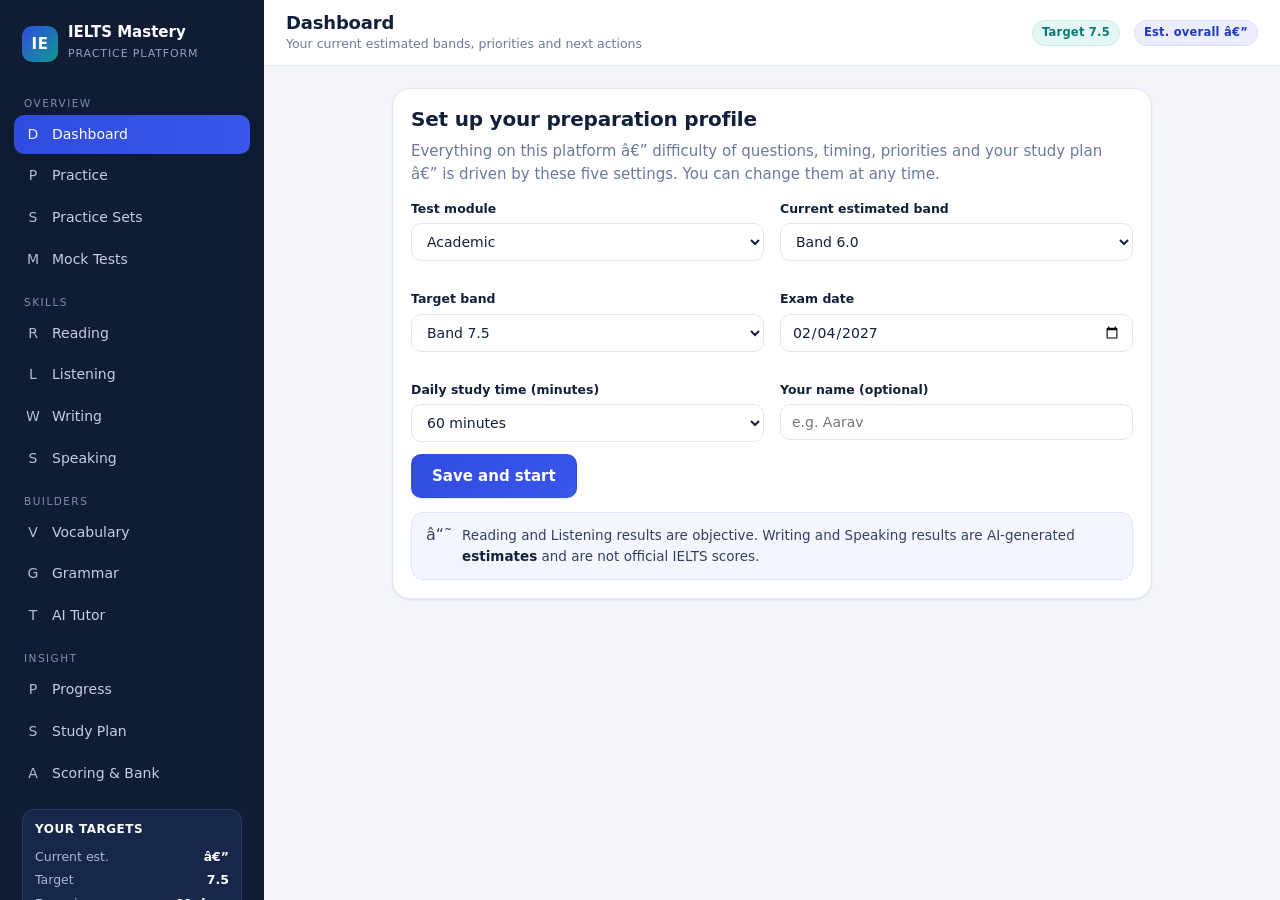
==== commit 3dc59ea7: "fina lboss" ====
--- a/ielts-platform.html
+++ b/ielts-platform.html
@@ -63,6 +63,7 @@
 .spacer{flex:1}
 .content{padding:22px;max-width:1400px;width:100%;margin:0 auto}
 .menu-btn{display:none;background:var(--navy);color:#fff;border:0;border-radius:10px;padding:8px 11px;font-size:16px;cursor:pointer}
+.sidebar-close{display:none;margin-left:auto;width:34px;height:34px;border:1px solid rgba(255,255,255,.22);border-radius:9px;background:transparent;color:#fff;font-size:25px;line-height:1;cursor:pointer}
 
 /* ---------------- primitives ---------------- */
 .card{background:var(--card);border:1px solid var(--line);border-radius:var(--r-lg);box-shadow:var(--sh-1);padding:18px;margin-bottom:16px}
@@ -276,6 +277,7 @@
 @media (max-width:1024px){
   .sidebar{position:fixed;left:0;top:0;bottom:0;z-index:100;transform:translateX(-100%);transition:transform .22s;box-shadow:var(--sh-3);height:auto}
   .sidebar.open{transform:none}
+  .sidebar-close{display:inline-grid;place-items:center}
   .menu-btn{display:inline-flex}
   .g3,.g2{grid-template-columns:1fr}
   .content{padding:16px}
@@ -352,6 +354,13 @@
 
   /* writing editor */
   textarea{min-height:180px}
+  .writing-visual-frame{background:#fff;border:1px solid var(--line);border-radius:var(--r-lg);padding:14px;margin-bottom:16px;box-shadow:var(--sh-1)}
+  .writing-visual-title{font-size:12px;font-weight:800;letter-spacing:.08em;text-transform:uppercase;color:var(--primary-d);margin-bottom:8px}
+  .writing-visual{display:block;width:100%;height:auto}
+  .writing-pies{display:flex;justify-content:center;gap:42px;flex-wrap:wrap;padding:12px}.writing-pies>div{text-align:center;max-width:210px}.pie{width:150px;height:150px;border-radius:50%;margin:0 auto 10px;border:5px solid #f7f9fd}.writing-pies small{display:block;color:var(--muted);line-height:1.5}
+  .visual-split{display:grid;grid-template-columns:1fr 1fr;gap:14px}.visual-split h4{text-align:center}.visual-table{font-size:13px}.process-flow{display:flex;align-items:stretch;gap:6px;overflow-x:auto;padding:8px 2px}.process-flow>i{font-style:normal;color:var(--primary);font-size:22px;align-self:center}.process-step{flex:0 0 115px;background:#f3f6ff;border:1px solid #dbe3ff;border-radius:10px;padding:9px;font-size:12px;text-align:center;line-height:1.35}.process-step b{display:grid;place-items:center;width:24px;height:24px;margin:0 auto 5px;border-radius:50%;background:var(--primary);color:#fff}.process-step small{color:var(--muted)}.map-compare{display:grid;grid-template-columns:1fr 28px 1fr;align-items:center;gap:8px}.map-arrow{text-align:center;color:var(--primary);font-size:26px}.map-box{height:190px;padding:12px;background:#eef8f3;border:2px solid #9ad6bc;border-radius:12px;position:relative}.map-box b,.map-box span,.map-box em{display:block;position:absolute;background:#fff;border:1px solid #b6d8c6;border-radius:7px;padding:6px;font-size:12px;font-style:normal}.map-box b{left:12px;top:12px}.map-box span{right:12px;top:70px}.map-box em{left:12px;bottom:12px}.map-compare h4{text-align:center}
+  .target-answer{border-color:#cdb8f0;background:linear-gradient(180deg,#fff,#fbf8ff)}.target-answer-text{white-space:normal;font-size:14px;line-height:1.75;color:var(--ink);background:#fff;border:1px solid #e4daf5;border-radius:10px;padding:14px;max-height:360px;overflow:auto}.target-answer .card-h{margin-bottom:8px}
+  @media(max-width:640px){.target-answer-text{font-size:13.5px;padding:11px}}
   .transcript-line{font-size:14px}
   .transcript-line .who{flex-basis:76px}
 
@@ -4190,13 +4199,14 @@
     var target = test.bandTarget;
     if (o.mode === "full") {
       var rItems = [], lItems = [];
+      var mockRound = Math.max(0, parseInt(o.mockRound || 0, 10));
       var acad = (window.BANK_READING[test.module] || []);
       var parts = test.module === "general" ? [1, 2] : [1, 2, 3];
       test.contexts = [];
       parts.forEach(function (part) {
         var pool = stale(acad.filter(function (p) { return p.part === part; }));
         if (!pool.length) pool = acad.filter(function (p) { return p.part === part; });
-        var p = pool.length ? sample(pool, 1)[0] : null;
+        var p = pool.length ? pool[(mockRound + part - 1) % pool.length] : null;
         if (p) {
           test.contexts.push(p);
           p.questions.forEach(function (q) {
@@ -4208,9 +4218,17 @@
          questions the student has seen least often, so a second mock is fresh */
       var allSecs = window.BANK_LISTENING.sections || [];
       var lsecs = [], bestFresh = -1;
-      (window.BANK_LISTENING.tests || []).forEach(function (tst) {
+      var listeningTests = window.BANK_LISTENING.tests || [];
+      var preferredTest = o.mockRound != null && listeningTests.length ? listeningTests[mockRound % listeningTests.length] : null;
+      listeningTests.forEach(function (tst) {
         var secs = sortBy(allSecs.filter(function (s) { return s.testId === tst.id; }), function (s) { return s.number; });
         if (secs.length < 4) return;
+        if (preferredTest && tst.id === preferredTest.id) {
+          lsecs = secs;
+          bestFresh = Number.MAX_SAFE_INTEGER;
+          return;
+        }
+        if (lsecs.length && bestFresh === Number.MAX_SAFE_INTEGER) return;
         var fresh = 0;
         secs.forEach(function (s) { s.questions.forEach(function (q) { if (!seen[s.id + "-" + q.n]) fresh++; }); });
         if (fresh > bestFresh) { bestFresh = fresh; lsecs = secs; }
@@ -4226,7 +4244,7 @@
         });
       });
       test.items = rItems.concat(lItems);
-      test.skill = "mixed"; test.title = "Full Mock Test"; test.timed = true;
+      test.skill = "mixed"; test.title = o.title || "Full Mock Test"; test.timed = true;
       test.durationSec = 60 * 60 + 30 * 60; /* reading 60 + listening 30 */
       test.subTests = { reading: rItems.length, listening: lItems.length };
       return test;
@@ -4499,7 +4517,7 @@
 /* ================ 06-sets.js ================ */
 /* =========================================================================
    IELTS MASTERY — PRACTICE SETS
-   A catalogue of 20 numbered, selectable practice sets for each skill
+   A catalogue of 30 numbered, selectable practice sets for each skill
    (Reading · Listening · Writing · Speaking). Every set is reproducible:
    set #7 always contains the same questions, so a score means something
    and can be compared across attempts.
@@ -4516,7 +4534,7 @@
    the student to the catalogue with the score attached to the card.
    ========================================================================= */
 var PracticeSets = (function () {
-  var PER_SKILL = 20;
+  var PER_SKILL = 30;
 
   /* ---- deterministic helpers (same set number → same questions) ---- */
   function hash(str) {
@@ -4697,7 +4715,7 @@
     return objectiveDescriptor(skill, n);
   }
 
-  /** 20 descriptors for one skill, in set order. */
+  /** 30 descriptors for one skill, in set order. */
   function catalog(skill) {
     var out = [], n;
     for (n = 1; n <= PER_SKILL; n++) {
@@ -4723,7 +4741,7 @@
     };
   }
 
-  /** Summary across a skill's 20 sets, for the home-page block. */
+  /** Summary across a skill's 30 sets, for the home-page block. */
   function summary(skill) {
     var cat = catalog(skill), done = 0, bands = [];
     cat.forEach(function (d) {
@@ -5480,9 +5498,9 @@
 
 /* ================ 03-views-a.js ================ */
 /* =========================================================================
-   IELTS MASTERY — VIEWS A
-   App shell + router registry → dashboard → practice hub → mock →
-   universal test runner (reading & listening) → results & explanations
+   IELTS MASTERY â€” VIEWS A
+   App shell + router registry â†’ dashboard â†’ practice hub â†’ mock â†’
+   universal test runner (reading & listening) â†’ results & explanations
    ========================================================================= */
 var App = {
   route: "dashboard",
@@ -5523,22 +5541,22 @@
 
 /* ------------------------------ navigation ------------------------------ */
 var NAV = [
-  { g: "Overview", items: [["dashboard", "Dashboard", "▦"], ["practice", "Practice", "◎"], ["sets", "Practice Sets", "⊞"], ["mock", "Mock Tests", "◈"]] },
-  { g: "Skills", items: [["reading", "Reading", "▤"], ["listening", "Listening", "◉"], ["writing", "Writing", "✎"], ["speaking", "Speaking", "◐"]] },
-  { g: "Builders", items: [["vocabulary", "Vocabulary", "◫"], ["grammar", "Grammar", "❖"], ["tutor", "AI Tutor", "✦"]] },
-  { g: "Insight", items: [["progress", "Progress", "▧"], ["plan", "Study Plan", "▤"], ["about", "Scoring & Bank", "◉"]] }
+  { g: "Overview", items: [["dashboard", "Dashboard", "D"], ["practice", "Practice", "P"], ["sets", "Practice Sets", "S"], ["mock", "Mock Tests", "M"]] },
+  { g: "Skills", items: [["reading", "Reading", "R"], ["listening", "Listening", "L"], ["writing", "Writing", "W"], ["speaking", "Speaking", "S"]] },
+  { g: "Builders", items: [["vocabulary", "Vocabulary", "V"], ["grammar", "Grammar", "G"], ["tutor", "AI Tutor", "T"]] },
+  { g: "Insight", items: [["progress", "Progress", "P"], ["plan", "Study Plan", "S"], ["about", "Scoring & Bank", "A"]] }
 ];
 function navHTML() {
   var p = Store.get().profile, b = Analytics.bands();
   var examDays = clamp(daysBetween(Date.now(), new Date(p.examDate + "T00:00:00")), 0, 999);
-  return '<div class="brand"><div class="logo">IE</div><div><b>IELTS Mastery</b><span>Practice Platform</span></div></div>' +
+  return '<div class="brand"><div class="logo">IE</div><div><b>IELTS Mastery</b><span>Practice Platform</span></div><button class="sidebar-close" data-act="close-menu" aria-label="Close navigation menu" title="Close menu">X</button></div>' +
     NAV.map(function (g) {
       return '<div class="nav-group">' + g.g + "</div><nav class=\"nav\">" + g.items.map(function (i) {
         return '<a href="#' + i[0] + '" data-act="go" data-route="' + i[0] + '" class="' + (App.route === i[0] ? "active" : "") + '"><span class="ic">' + i[2] + "</span>" + i[1] + "</a>";
       }).join("") + "</nav>";
     }).join("") +
     '<div class="side-card"><h5>Your targets</h5>' +
-    '<div class="row" style="justify-content:space-between"><span>Current est.</span><b>' + (b.overall == null ? "—" : b.overall.toFixed(1)) + "</b></div>" +
+    '<div class="row" style="justify-content:space-between"><span>Current est.</span><b>' + (b.overall == null ? "â€”" : b.overall.toFixed(1)) + "</b></div>" +
     '<div class="row" style="justify-content:space-between"><span>Target</span><b>' + p.targetBand.toFixed(1) + "</b></div>" +
     '<div class="row" style="justify-content:space-between"><span>Exam in</span><b>' + examDays + " days</b></div>" +
     '<div class="row" style="justify-content:space-between"><span>Daily study</span><b>' + p.dailyMinutes + " min</b></div>" +
@@ -5552,13 +5570,13 @@
 function topbarHTML() {
   var titles = {
     dashboard: ["Dashboard", "Your current estimated bands, priorities and next actions"],
-    practice: ["Practice", "Choose a mode: quick, skill, question-type, weakness, timed or untimed"],
-    sets: ["Practice Sets", "20 numbered, scored sets for every skill"],
-    mock: ["Mock Tests", "Full exam simulation across all four skills"],
-    reading: ["Reading", "Academic and General Training passages, 14 question types"],
-    listening: ["Listening", "Four sections, 40 questions, transcripts with trap analysis"],
-    writing: ["Writing", "Academic Task 1, GT Task 1 and Task 2 with band samples"],
-    speaking: ["Speaking", "Part 1, Part 2 cue cards and Part 3 discussions"],
+    practice: ["Practice", "Choose a skill and start a short practice session"],
+    sets: ["Practice Sets", "Choose a numbered set for Reading, Listening, Writing or Speaking"],
+    mock: ["Mock Tests", "Practise a complete exam-style test"],
+    reading: ["Reading", "Read a passage and answer the questions"],
+    listening: ["Listening", "Listen carefully and answer the questions"],
+    writing: ["Writing", "Practise a task and check your answer"],
+    speaking: ["Speaking", "Practise the three parts of the speaking test"],
     vocabulary: ["Vocabulary", "Academic word list entries with spaced repetition"],
     grammar: ["Grammar", "13 error categories, mistakes drive your exercises"],
     progress: ["Progress", "Accuracy by type, difficulty and timing over time"],
@@ -5568,18 +5586,18 @@
     runner: ["Test in progress", "Answer all questions, then submit for scoring"],
     result: ["Result", "Estimated band, breakdown and improvement guidance"],
     writingrun: ["Writing task", "Plan, write, evaluate"],
-    speakingrun: ["Speaking test", "Part 1 → Part 2 → Part 3"]
+    speakingrun: ["Speaking test", "Part 1 to Part 2 to Part 3"]
   };
   var t = titles[App.route] || ["IELTS Mastery", ""];
   var b = Analytics.bands();
-  return '<button class="menu-btn" data-act="toggle-menu" aria-label="Open menu">☰</button><div><h1>' + esc(t[0]) + '</h1><div class="sub">' + esc(t[1]) + "</div></div>" +
+  return '<button class="menu-btn" data-act="toggle-menu" aria-label="Open menu">Menu</button><div><h1>' + esc(t[0]) + '</h1><div class="sub">' + esc(t[1]) + "</div></div>" +
     '<div class="spacer"></div>' +
     '<span class="chip teal tb-chip">Target ' + Store.get().profile.targetBand.toFixed(1) + "</span>" +
-    '<span class="chip tb-chip">Est. overall ' + (b.overall == null ? "—" : b.overall.toFixed(1)) + "</span>";
+    '<span class="chip tb-chip">Est. overall ' + (b.overall == null ? "â€”" : b.overall.toFixed(1)) + "</span>";
 }
 
-/* Mobile bottom tab bar — fixed navigation for phones, hidden on desktop. */
-var MOBILE_TABS = [["dashboard", "▦", "Home"], ["sets", "⊞", "Sets"], ["reading", "▤", "Reading"], ["listening", "◉", "Listen"], ["writing", "✎", "Write"], ["speaking", "◐", "Speak"]];
+/* Mobile bottom tab bar â€” fixed navigation for phones, hidden on desktop. */
+var MOBILE_TABS = [["dashboard", "D", "Home"], ["sets", "S", "Sets"], ["reading", "R", "Reading"], ["listening", "L", "Listen"], ["writing", "W", "Write"], ["speaking", "S", "Speak"]];
 function mobileTabsHTML() {
   var runnerLike = App.route === "runner" || App.route === "writingrun" || App.route === "speakingrun";
   if (runnerLike) return "";
@@ -5619,24 +5637,24 @@
     SKILLS.map(function (s) {
       var v = b[s], gap = v == null ? null : round1(p.targetBand - v);
       var cls = v == null ? "" : gap <= 0 ? "good" : gap <= 0.5 ? "warn" : "bad";
-      return '<div class="card tight"><div class="stat ' + cls + '"><div class="k">' + s + '</div><div class="v">' + (v == null ? "—" : v.toFixed(1)) + '</div>' +
+      return '<div class="card tight"><div class="stat ' + cls + '"><div class="k">' + s + '</div><div class="v">' + (v == null ? "â€”" : v.toFixed(1)) + '</div>' +
         '<div class="d">' + (v == null ? "no attempts yet" : (gap <= 0 ? "at target" : gap.toFixed(1) + " below target")) + "</div></div></div>";
     }).join("") +
     "</div>" +
     '<div class="grid g3">' +
     '<div class="card"><div class="card-h"><h2>Overall estimate</h2></div>' +
-    '<div class="band-hero"><div><div class="big">' + (b.overall == null ? "—" : b.overall.toFixed(1)) + '</div><div class="lbl">Estimated IELTS Band</div></div>' +
+    '<div class="band-hero"><div><div class="big">' + (b.overall == null ? "â€”" : b.overall.toFixed(1)) + '</div><div class="lbl">Estimated IELTS Band</div></div>' +
     '<div style="flex:1"><div class="row" style="justify-content:space-between"><span class="small">Target ' + p.targetBand.toFixed(1) + '</span><span class="small muted">' + (b.overall == null ? "" : (b.overall >= p.targetBand ? "Target reached" : "Gap " + round1(p.targetBand - b.overall))) + '</span></div>' +
     '<div class="bar"><i style="width:' + clamp(((b.overall || 0) / 9) * 100, 3, 100) + '%"></i></div>' +
-    '<div class="small muted" style="margin-top:6px">' + (b.overall == null ? "Complete at least two skill tests to generate an overall estimate." : bandDescriptor(b.overall) + " · based on " + Store.get().attempts.length + " completed attempts") + '</div>' +
-    '<div class="small" style="margin-top:10px">Accuracy ' + pct(acc) + '% · Avg. session ' + Math.round(tp.avgSeconds / 60) + ' min · Words saved ' + vp.saved + '</div></div></div>' +
-    '<div class="note" style="margin-top:12px"><span class="ic">ⓘ</span><div><b>Estimated bands.</b> Reading and Listening scores are objective; Writing and Speaking scores are AI-generated estimates and may differ from an official examiner\'s.</div></div>' +
+    '<div class="small muted" style="margin-top:6px">' + (b.overall == null ? "Complete at least two skill tests to generate an overall estimate." : bandDescriptor(b.overall) + " Â· based on " + Store.get().attempts.length + " completed attempts") + '</div>' +
+    '<div class="small" style="margin-top:10px">Accuracy ' + pct(acc) + '% Â· Avg. session ' + Math.round(tp.avgSeconds / 60) + ' min Â· Words saved ' + vp.saved + '</div></div></div>' +
+    '<div class="note" style="margin-top:12px"><span class="ic">â“˜</span><div><b>Estimated bands.</b> Reading and Listening scores are objective; Writing and Speaking scores are AI-generated estimates and may differ from an official examiner\'s.</div></div>' +
     "</div>" +
     '<div class="card"><div class="card-h"><h2>Priority order</h2><div class="spacer"></div><span class="chip grey">auto-ranked</span></div>' +
     prio.map(function (x) {
       return '<div class="priority p' + Math.min(3, x.rank) + '"><div class="rank">' + x.rank + '</div><div><div class="b">' + x.skill.charAt(0).toUpperCase() + x.skill.slice(1) + "</div><div class=\"small muted\">" + esc(x.reason) + "</div></div></div>";
     }).join("") +
-    '<button class="btn primary block" data-act="start-weakness">Start weakness practice →</button></div>' +
+    '<button class="btn primary block" data-act="start-weakness">Start weakness practice â†’</button></div>' +
     "</div>" +
     '<div class="grid g2">' +
     '<div class="card"><div class="card-h"><h2>Recommended next practice</h2></div>' +
@@ -5646,15 +5664,15 @@
           r.skill === "vocabulary" ? '<button class="btn sm" style="margin-top:8px" data-act="go" data-route="vocabulary">Open Vocabulary</button>' :
             '<button class="btn sm primary" style="margin-top:8px" data-act="quick-start" data-skill="' + r.skill + '" data-types="' + (r.types || []).join(",") + '" data-count="20">Start drill</button>') +
         "</div>";
-    }).join("") : '<div class="empty"><div class="big">◎</div>Complete a test and personalised recommendations appear here.</div>') +
+    }).join("") : '<div class="empty"><div class="big">â—Ž</div>Complete a test and personalised recommendations appear here.</div>') +
     "</div>" +
     '<div class="card"><div class="card-h"><h2>Recent activity</h2><div class="spacer"></div><button class="btn sm" data-act="go" data-route="progress">Full analytics</button></div>' +
     (atts.length ? '<table class="tbl"><thead><tr><th>Date</th><th>Mode</th><th>Skill</th><th>Raw</th><th>Band</th><th>Time</th><th></th></tr></thead><tbody>' +
       atts.map(function (a) {
-        return "<tr><td>" + fmtDateTime(a.ts) + "</td><td>" + esc(a.mode) + "</td><td>" + esc(a.skill) + "</td><td>" + (a.raw != null ? a.raw + "/" + a.outOf : "—") + "</td><td><b>" + (a.band == null ? "—" : a.band.toFixed(1)) + "</b></td><td>" + fmtTime(a.timeSpentSec) + '</td><td><button class="btn sm" data-act="view-attempt" data-id="' + a.id + '">Detail</button></td></tr>';
-      }).join("") + "</tbody></table>" : '<div class="empty"><div class="big">▦</div>No attempts yet. Start with a diagnostic test.</div>') +
+        return "<tr><td>" + fmtDateTime(a.ts) + "</td><td>" + esc(a.mode) + "</td><td>" + esc(a.skill) + "</td><td>" + (a.raw != null ? a.raw + "/" + a.outOf : "â€”") + "</td><td><b>" + (a.band == null ? "â€”" : a.band.toFixed(1)) + "</b></td><td>" + fmtTime(a.timeSpentSec) + '</td><td><button class="btn sm" data-act="view-attempt" data-id="' + a.id + '">Detail</button></td></tr>';
+      }).join("") + "</tbody></table>" : '<div class="empty"><div class="big">â–¦</div>No attempts yet. Start with a diagnostic test.</div>') +
     '<div class="row" style="margin-top:12px"><button class="btn primary" data-act="start-diagnostic">Take the 12-question diagnostic</button>' +
-    (nextPlan ? '<button class="btn" data-act="go" data-route="plan">Today\'s plan: ' + esc(nextPlan.tasks[0].text.slice(0, 40)) + "…</button>" : "") + "</div>" +
+    (nextPlan ? '<button class="btn" data-act="go" data-route="plan">Today\'s plan: ' + esc(nextPlan.tasks[0].text.slice(0, 40)) + "â€¦</button>" : "") + "</div>" +
     "</div></div>";
 };
 
@@ -5663,7 +5681,7 @@
   return '<div class="card" style="max-width:760px;margin:0 auto">' +
     storageWarning() +
     '<h2>Set up your preparation profile</h2>' +
-    '<p class="muted">Everything on this platform — difficulty of questions, timing, priorities and your study plan — is driven by these five settings. You can change them at any time.</p>' +
+    '<p class="muted">Everything on this platform â€” difficulty of questions, timing, priorities and your study plan â€” is driven by these five settings. You can change them at any time.</p>' +
     '<div class="grid g2">' +
     '<div class="field"><label>Test module</label><select id="ob-module"><option value="academic"' + (p.module === "academic" ? " selected" : "") + '>Academic</option><option value="general"' + (p.module === "general" ? " selected" : "") + ">General Training</option></select></div>" +
     '<div class="field"><label>Current estimated band</label><select id="ob-cur">' + [4, 4.5, 5, 5.5, 6, 6.5, 7, 7.5, 8, 8.5, 9].map(function (x) { return '<option value="' + x + '"' + (x === p.currentBand ? " selected" : "") + ">Band " + x.toFixed(1) + "</option>"; }).join("") + "</select></div>" +
@@ -5673,24 +5691,25 @@
     '<div class="field"><label>Your name (optional)</label><input type="text" id="ob-name" value="' + esc(p.name) + '" placeholder="e.g. Aarav"></div>' +
     "</div>" +
     '<button class="btn primary lg" data-act="save-onboarding">Save and start</button>' +
-    '<div class="note" style="margin-top:14px"><span class="ic">ⓘ</span><div>Reading and Listening results are objective. Writing and Speaking results are AI-generated <b>estimates</b> and are not official IELTS scores.</div></div>' +
+    '<div class="note" style="margin-top:14px"><span class="ic">â“˜</span><div>Reading and Listening results are objective. Writing and Speaking results are AI-generated <b>estimates</b> and are not official IELTS scores.</div></div>' +
     "</div>";
 };
 
 Views.practice = function () {
   var p = Store.get().profile, types = { reading: Bank.typesBy("reading"), listening: Bank.typesBy("listening") };
   var b = Analytics.bands();
-  return '<div class="grid g2"><div class="card"><h2>Quick start</h2>' +
-    '<p class="muted small">Sets are drawn from the question pools, filtered by your band target (' + p.targetBand.toFixed(1) + ') and never repeat a question you have already seen unless the pool is exhausted.</p>' +
-    '<div class="field"><label>Skill</label><select id="pr-skill"><option value="reading">Reading</option><option value="listening">Listening</option><option value="mixed">Mixed objective (Reading + Listening)</option></select></div>' +
-    '<div class="grid g2"><div class="field"><label>Session length</label><select id="pr-count"><option value="5">5 questions (quick)</option><option value="10" selected>10 questions</option><option value="20">20 questions</option><option value="40">40 questions</option></select></div>' +
-    '<div class="field"><label>Mode</label><select id="pr-timed"><option value="1">Timed (exam pace)</option><option value="0">Untimed learning mode</option></select></div></div>' +
-    '<div class="row"><button class="btn primary" data-act="start-custom">Start practice</button>' +
-    '<button class="btn" data-act="start-diagnostic">12-question diagnostic</button>' +
-    '<button class="btn teal" data-act="start-bandsweep">Band-sweep challenge (mixed difficulty)</button></div></div>' +
-    '<div class="card"><h2>Practice modes</h2>' +
-    [["Quick Practice", "5–10 questions across the skills you choose, with full explanations.", [["quick-start", "data-skill=reading data-count=10", "Reading ×10"], ["quick-start", "data-skill=listening data-count=10", "Listening ×10"]]],
-    ["Question-Type Practice", "Drill one question type until the pattern is automatic — e.g. 20 True/False/Not Given items.", []],
+  return '<div class="card simple-card"><h2>Start a practice session</h2>' +
+    '<p class="muted small">Choose a skill, choose how many questions you want, then press Start practice.</p>' +
+    '<div class="field"><label for="pr-skill">Skill</label><select id="pr-skill"><option value="reading">Reading</option><option value="listening">Listening</option><option value="mixed">Reading + Listening</option></select></div>' +
+    '<div class="grid g2"><div class="field"><label for="pr-count">Number of questions</label><select id="pr-count"><option value="5">5 questions</option><option value="10" selected>10 questions</option><option value="20">20 questions</option><option value="40">40 questions</option></select></div>' +
+    '<div class="field"><label for="pr-timed">How do you want to practise?</label><select id="pr-timed"><option value="1">Timed</option><option value="0">Untimed</option></select></div></div>' +
+    '<div class="row"><button class="btn primary lg" data-act="start-custom">Start practice</button>' +
+    '<button class="btn" data-act="start-diagnostic">Quick 12-question check</button>' +
+    '<button class="btn" data-act="start-weakness">Practise my weak areas</button></div></div>' +
+    '<div class="card simple-card"><h2>Other ways to practise</h2>' +
+    '<p class="muted small">Use these when you know what you want to work on.</p>' +
+    [["Quick Practice", "5â€“10 questions across the skills you choose, with full explanations.", [["quick-start", "data-skill=reading data-count=10", "Reading Ã—10"], ["quick-start", "data-skill=listening data-count=10", "Listening Ã—10"]]],
+    ["Question-Type Practice", "Drill one question type until the pattern is automatic â€” e.g. 20 True/False/Not Given items.", []],
     ["Weakness Practice", "Built from your error log: the types where your accuracy is lowest.", [["start-weakness", "", "Build from my mistakes"]]],
     ["Full Mock Test", "Reading + Listening under exam timing, then Writing and Speaking.", [["start-mock", "", "Start full mock"]]],
     ["Band Target Mode", "Questions matched to your target band so practice difficulty keeps pace with your goal.", [["start-bandsweep", "", "Start band-matched set"]]]
@@ -5699,15 +5718,15 @@
         (m[2].length ? '<div class="row tight">' + m[2].map(function (x) { return '<button class="btn sm" data-act="' + x[0] + '" ' + x[1] + ">" + x[2] + "</button>"; }).join("") + "</div>" : "") + "</div>";
     }).join("") +
     "</div></div>" +
-    '<div class="grid g2"><div class="card"><div class="card-h"><h3>Question-type drills — Reading</h3><div class="spacer"></div><span class="chip grey">' + types.reading.length + " types</span></div>" +
-    '<div class="pill-row">' + types.reading.map(function (t) { return '<button class="btn sm" data-act="quick-start" data-skill="reading" data-types="' + t.type + '" data-count="20">' + t.label + " ×20"; }).join("") + "</div></div>" +
-    '<div class="card"><div class="card-h"><h3>Question-type drills — Listening</h3><div class="spacer"></div><span class="chip grey">' + types.listening.length + " types</span></div>" +
-    '<div class="pill-row">' + types.listening.map(function (t) { return '<button class="btn sm" data-act="quick-start" data-skill="listening" data-types="' + t.type + '" data-count="20">' + t.label + " ×20"; }).join("") + "</div></div></div>" +
+    '<div class="grid g2"><div class="card"><div class="card-h"><h3>Question-type drills â€” Reading</h3><div class="spacer"></div><span class="chip grey">' + types.reading.length + " types</span></div>" +
+    '<div class="pill-row">' + types.reading.map(function (t) { return '<button class="btn sm" data-act="quick-start" data-skill="reading" data-types="' + t.type + '" data-count="20">' + t.label + " Ã—20"; }).join("") + "</div></div>" +
+    '<div class="card"><div class="card-h"><h3>Question-type drills â€” Listening</h3><div class="spacer"></div><span class="chip grey">' + types.listening.length + " types</span></div>" +
+    '<div class="pill-row">' + types.listening.map(function (t) { return '<button class="btn sm" data-act="quick-start" data-skill="listening" data-types="' + t.type + '" data-count="20">' + t.label + " Ã—20"; }).join("") + "</div></div></div>" +
     '<div class="card"><div class="card-h"><h3>Practice by difficulty ladder</h3></div><div class="pill-row">' +
     ["beginner", "intermediate", "advanced", "band7", "band8", "band9"].map(function (d) {
       var n = Bank.filter({ difficulty: d }).length;
       return '<button class="btn sm" data-act="practice-difficulty" data-difficulty="' + d + '"' + (n ? "" : " disabled") + ">" + d + " (" + n + ")</button>";
-    }).join("") + '</div><div class="small muted" style="margin-top:8px">Difficulty is based on linguistic complexity and reasoning load, not on obscure vocabulary. Beginner ≈ Band 4.5–5.5, Band 9 items mirror the hardest published passages.</div></div>' +
+    }).join("") + '</div><div class="small muted" style="margin-top:8px">Difficulty is based on linguistic complexity and reasoning load, not on obscure vocabulary. Beginner â‰ˆ Band 4.5â€“5.5, Band 9 items mirror the hardest published passages.</div></div>' +
     setsSummaryCardHTML();
 };
 
@@ -5715,49 +5734,50 @@
   var b = Analytics.bands();
   return '<div class="grid g2"><div class="card"><h2>Full mock test</h2>' +
     '<p class="small muted">A complete simulation: Reading (60 min, 40 questions), Listening (30 min, 40 questions), then a Writing task and a Speaking interview. Reading and Listening are scored objectively; Writing and Speaking are AI estimates.</p>' +
-    '<ul class="small"><li><b>Reading</b> — ' + (Store.get().profile.module === "general" ? "2–3 passages, General Training pool" : "3 passages, Academic pool") + "</li>" +
-    "<li><b>Listening</b> — 4 sections, 40 questions, spoken audio with accent variation</li>" +
-    "<li><b>Writing</b> — one Task 1 and one Task 2 task</li>" +
-    "<li><b>Speaking</b> — a full interview: Part 1 → cue card → Part 3</li></ul>" +
+    '<ul class="small"><li><b>Reading</b> â€” ' + (Store.get().profile.module === "general" ? "2â€“3 passages, General Training pool" : "3 passages, Academic pool") + "</li>" +
+    "<li><b>Listening</b> â€” 4 sections, 40 questions, spoken audio with accent variation</li>" +
+    "<li><b>Writing</b> â€” one Task 1 and one Task 2 task</li>" +
+    "<li><b>Speaking</b> â€” a full interview: Part 1 â†’ cue card â†’ Part 3</li></ul>" +
     '<div class="row"><button class="btn primary lg" data-act="start-mock">Start objective sections (90 min)</button>' +
     '<button class="btn" data-act="start-mock-section" data-section="reading">Reading only</button>' +
     '<button class="btn" data-act="start-mock-section" data-section="listening">Listening only</button></div></div>' +
     '<div class="card"><h2>Section-by-section simulation</h2>' +
     '<p class="small muted">Recommended while you build stamina: sit one section under true exam conditions, review it, then sit the next the following day.</p>' +
-    [["reading", "Reading — 3 passages, 40 questions, 60 minutes", "60 min"],
-    ["listening", "Listening — 4 sections, 40 questions, ~30 minutes", "30 min"],
-    ["writing", "Writing — Task 1 + Task 2, 60 minutes", "60 min"],
-    ["speaking", "Speaking — 11–14 minutes, three parts", "14 min"]].map(function (x) {
+    [["reading", "Reading â€” 3 passages, 40 questions, 60 minutes", "60 min"],
+    ["listening", "Listening â€” 4 sections, 40 questions, ~30 minutes", "30 min"],
+    ["writing", "Writing â€” Task 1 + Task 2, 60 minutes", "60 min"],
+    ["speaking", "Speaking â€” 11â€“14 minutes, three parts", "14 min"]].map(function (x) {
       return '<div class="row" style="justify-content:space-between;padding:10px 0;border-bottom:1px dashed var(--line-2)"><div><div class="b">' + x[1] + '</div><div class="small muted">Estimated band recorded automatically' + (x[0] === "writing" || x[0] === "speaking" ? " (AI estimate)" : "") + '</div></div><button class="btn sm" data-act="' + (x[0] === "writing" ? "go-writing-random" : x[0] === "speaking" ? "go-speaking-random" : "start-mock-section") + '" data-section="' + x[0] + '">Start</button></div>';
     }).join("") + "</div></div>" +
     '<div class="card"><div class="card-h"><h3>Previous mock attempts</h3></div>' +
     (Store.get().attempts.filter(function (a) { return a.mode === "full" || a.mode === "mock-section"; }).length
       ? '<table class="tbl"><thead><tr><th>Date</th><th>Skill</th><th>Raw</th><th>Estimated band</th><th>Time</th><th></th></tr></thead><tbody>' +
       Store.get().attempts.filter(function (a) { return a.mode === "full" || a.mode === "mock-section"; }).slice(-8).reverse().map(function (a) {
-        return "<tr><td>" + fmtDateTime(a.ts) + "</td><td>" + esc(a.skill) + "</td><td>" + (a.raw != null ? a.raw + "/" + a.outOf : "—") + "</td><td><b>" + (a.band == null ? "—" : a.band.toFixed(1)) + "</b></td><td>" + fmtTime(a.timeSpentSec) + '</td><td><button class="btn sm" data-act="view-attempt" data-id="' + a.id + '">Open</button></td></tr>';
+        return "<tr><td>" + fmtDateTime(a.ts) + "</td><td>" + esc(a.skill) + "</td><td>" + (a.raw != null ? a.raw + "/" + a.outOf : "â€”") + "</td><td><b>" + (a.band == null ? "â€”" : a.band.toFixed(1)) + "</b></td><td>" + fmtTime(a.timeSpentSec) + '</td><td><button class="btn sm" data-act="view-attempt" data-id="' + a.id + '">Open</button></td></tr>';
       }).join("") + "</tbody></table>"
       : '<div class="empty">No mock attempts yet. Start with the objective sections.</div>') + "</div>";
 };
 
 /* ---------------------------- practice sets ----------------------------- */
-var SETSKILLS = [["reading", "Reading", "▤"], ["listening", "Listening", "◉"], ["writing", "Writing", "✎"], ["speaking", "Speaking", "◐"]];
+var SETSKILLS = [["reading", "Reading", "â–¤"], ["listening", "Listening", "â—‰"], ["writing", "Writing", "âœŽ"], ["speaking", "Speaking", "â—"]];
 function setBannerHTML(setKey, extra) {
   if (!setKey) return "";
   extra = extra || {};
   var d = PracticeSets.descriptor(setKey);
   var s = PracticeSets.stats(setKey);
-  return '<div class="card tight" style="margin-bottom:16px;border-color:var(--brand)"><div class="row" style="justify-content:space-between"><div><div class="b">' + esc(d ? d.title : "Practice set") + (extra.label ? " · " + esc(extra.label) : "") + '</div>' +
-    '<div class="small muted">Practice set ' + esc(setKey) + " · " + s.attempts + " attempt" + (s.attempts > 1 ? "s" : "") + (s.best != null ? " · best band " + s.best.toFixed(1) : "") + '</div></div>' +
+  var setNumber = d ? d.n : "";
+  return '<div class="card tight" style="margin-bottom:16px;border-color:var(--brand)"><div class="row" style="justify-content:space-between;align-items:flex-start"><div><div class="badge">Practice set ' + setNumber + '</div><div class="b" style="margin-top:6px">' + esc(d ? d.title : "Practice set") + (extra.label ? " Â· " + esc(extra.label) : "") + '</div>' +
+    '<div class="small muted">Set number ' + setNumber + " Â· " + s.attempts + " attempt" + (s.attempts > 1 ? "s" : "") + (s.best != null ? " Â· best band " + s.best.toFixed(1) : "") + '</div></div>' +
     '<div class="row tight">' + (extra.nextAct ? '<button class="btn sm primary" data-act="' + extra.nextAct + '">' + (extra.nextLabel || "Next") + '</button>' : "") +
     '<button class="btn sm" data-act="go" data-route="sets" data-skill="' + (d ? d.skill : "reading") + '">All practice sets</button></div></div></div>';
 }
 function setsSummaryCardHTML() {
   var rows = SETSKILLS.map(function (s) {
     var sum = PracticeSets.summary(s[0]);
-    return '<div class="row" style="justify-content:space-between;padding:10px 0;border-bottom:1px dashed var(--line-2)"><div><div class="b">' + s[2] + " " + s[1] + '</div><div class="small muted">' + sum.done + "/" + sum.total + " sets attempted" + (sum.best != null ? " · best band " + sum.best.toFixed(1) : " · no scores yet") + '</div></div><button class="btn sm" data-act="go" data-route="sets" data-skill="' + s[0] + '">Open ' + PracticeSets.PER_SKILL + " sets</button></div>";
+    return '<div class="row" style="justify-content:space-between;padding:10px 0;border-bottom:1px dashed var(--line-2)"><div><div class="b">' + s[2] + " " + s[1] + '</div><div class="small muted">' + sum.done + "/" + sum.total + " sets attempted" + (sum.best != null ? " Â· best band " + sum.best.toFixed(1) : " Â· no scores yet") + '</div></div><button class="btn sm" data-act="go" data-route="sets" data-skill="' + s[0] + '">Open ' + PracticeSets.PER_SKILL + " sets</button></div>";
   }).join("");
   return '<div class="card"><div class="card-h"><h3>Numbered practice sets</h3><div class="spacer"></div><span class="chip">' + PracticeSets.PER_SKILL + " per skill</span></div>" +
-    '<p class="small muted">Twenty fixed, scored sets for every skill. Retake a set as often as you like — each attempt is scored and the card keeps your best result, so improvement is measurable set by set.</p>' + rows + "</div>";
+    '<p class="small muted">Twenty fixed, scored sets for every skill. Retake a set as often as you like â€” each attempt is scored and the card keeps your best result, so improvement is measurable set by set.</p>' + rows + "</div>";
 }
 function setsBlockHTML(skill) {
   var sum = PracticeSets.summary(skill);
@@ -5765,9 +5785,9 @@
   var fresh = cat.filter(function (x) { return !x.s.attempts; });
   var show = fresh.length >= 3 ? fresh.slice(0, 6) : cat.slice(0, 6);
   var chips = show.map(function (x) {
-    return '<button class="btn sm" data-act="open-set" data-key="' + x.d.key + '">Set ' + x.d.n + (x.s.lastBand != null ? " · " + x.s.lastBand.toFixed(1) : "") + "</button>";
+    return '<button class="btn sm" data-act="open-set" data-key="' + x.d.key + '">Set ' + x.d.n + (x.s.lastBand != null ? " Â· " + x.s.lastBand.toFixed(1) : "") + "</button>";
   }).join("");
-  return '<div class="card"><div class="card-h"><h3>Practice sets — 20 scored ' + esc(skill) + ' tests</h3><div class="spacer"></div><span class="chip ' + (sum.done === sum.total ? "green" : "grey") + '">' + sum.done + "/" + sum.total + " attempted" + (sum.best != null ? " · best " + sum.best.toFixed(1) : "") + '</span></div>' +
+  return   '<div class="card"><div class="card-h"><h3>Practice sets â€” ' + PracticeSets.PER_SKILL + ' scored ' + esc(skill) + ' tests</h3><div class="spacer"></div><span class="chip ' + (sum.done === sum.total ? "green" : "grey") + '">' + sum.done + "/" + sum.total + " attempted" + (sum.best != null ? " Â· best " + sum.best.toFixed(1) : "") + '</span></div>' +
     '<p class="small muted">' + PracticeSets.PER_SKILL + ' fixed sets, each scored and reproducible. Your best and latest score stays on every set, so you can practise more and watch the number move.</p>' +
     '<div class="pill-row">' + chips + '</div>' +
     '<div class="row" style="margin-top:10px"><button class="btn primary" data-act="go" data-route="sets" data-skill="' + skill + '">See all ' + PracticeSets.PER_SKILL + " sets</button></div></div>";
@@ -5777,18 +5797,17 @@
   var chips = (d.types || []).slice(0, 4).map(function (t) { return '<span class="chip grey">' + esc(TYPELABEL[t] || t) + "</span>"; }).join("");
   if ((d.types || []).length > 4) chips += '<span class="chip grey">+' + (d.types.length - 4) + " more</span>";
   var scoreLine = s.attempts
-    ? '<div class="row tight" style="margin-top:8px"><span class="chip ' + (s.best != null && s.best >= 7 ? "green" : "teal") + '">Best ' + (s.best == null ? "—" : s.best.toFixed(1)) + '</span>' +
-      '<span class="chip grey">Last ' + (s.lastBand == null ? "—" : s.lastBand.toFixed(1)) + '</span>' +
-      '<span class="small muted">' + s.attempts + " attempt" + (s.attempts > 1 ? "s" : "") + (s.lastRaw != null ? " · last " + s.lastRaw + "/" + s.lastOutOf : "") + "</span></div>"
+    ? '<div class="row tight" style="margin-top:8px"><span class="chip ' + (s.best != null && s.best >= 7 ? "green" : "teal") + '">Best ' + (s.best == null ? "â€”" : s.best.toFixed(1)) + '</span>' +
+      '<span class="chip grey">Last ' + (s.lastBand == null ? "â€”" : s.lastBand.toFixed(1)) + '</span>' +
+      '<span class="small muted">' + s.attempts + " attempt" + (s.attempts > 1 ? "s" : "") + (s.lastRaw != null ? " Â· last " + s.lastRaw + "/" + s.lastOutOf : "") + "</span></div>"
     : '<div class="small muted" style="margin-top:8px">Not attempted yet</div>';
   return '<div class="card tight" style="display:flex;flex-direction:column">' +
-    '<div class="row" style="justify-content:space-between"><span class="badge">Set ' + d.n + '</span><span class="chip ' + (d.tone || "grey") + '">' + esc(d.skill) + "</span></div>" +
+    '<div class="row" style="justify-content:space-between;align-items:flex-start"><div><span class="badge">Set ' + d.n + '</span><div class="b" style="margin-top:6px">' + esc(d.skill) + " practice set</div></div><span class=\"chip " + (d.tone || "grey") + "\">" + esc(d.format) + "</span></div>" +
     '<div class="b" style="margin-top:8px">' + esc(d.subtitle || d.title) + "</div>" +
-    '<div class="small muted">' + esc(d.format) + "</div>" +
     (chips ? '<div class="pill-row" style="margin-top:6px">' + chips + "</div>" : "") +
     scoreLine +
     '<div style="flex:1"></div>' +
-    '<button class="btn ' + (s.attempts ? "" : "primary ") + 'sm block" style="margin-top:10px" data-act="open-set" data-key="' + d.key + '">' + (s.attempts ? "Retake set " + d.n : "Start set " + d.n) + "</button></div>";
+    '<button class="btn ' + (s.attempts ? "" : "primary ") + 'sm block" style="margin-top:10px" data-act="open-set" data-key="' + d.key + '">' + (s.attempts ? "Retake practice" : "Start practice") + "</button></div>";
 }
 Views.sets = function () {
   var skill = App.params.skill || App.setSkill || "reading";
@@ -5799,12 +5818,11 @@
   var tabs = SETSKILLS.map(function (s) {
     return '<button class="btn sm ' + (s[0] === skill ? "primary" : "") + '" data-act="sets-skill" data-skill="' + s[0] + '">' + s[2] + " " + s[1] + " (" + PracticeSets.PER_SKILL + ")</button>";
   }).join("");
-  return '<div class="card"><div class="card-h"><h2>Practice sets</h2><div class="spacer"></div><span class="chip ' + (sum.done === sum.total ? "green" : "grey") + '">' + sum.done + "/" + sum.total + " attempted" + (sum.best != null ? " · best " + sum.best.toFixed(1) : "") + "</span></div>" +
-    '<p class="small muted">' + PracticeSets.PER_SKILL + ' numbered sets for every skill. Each set is fixed — Set 7 always contains exactly the same questions — so a retake produces a score you can compare honestly, and the card keeps your best and latest result. ' +
-    (isWS ? "Writing and Speaking sets are scored by the rubric engine, so the band is an AI estimate." : "Reading and Listening sets are scored objectively against the answer key and converted through the IELTS band table.") + "</p>" +
+  return '<div class="card simple-card"><div class="card-h"><h2>Practice sets</h2><div class="spacer"></div><span class="chip ' + (sum.done === sum.total ? "green" : "grey") + '">' + sum.done + " of " + sum.total + " completed" + (sum.best != null ? " Â· best " + sum.best.toFixed(1) : "") + "</span></div>" +
+    '<p class="small muted">Choose a skill, then choose a numbered set. Set numbers stay the same when you retake them, so you can compare your progress.</p>' +
     '<div class="pill-row">' + tabs + "</div></div>" +
     '<div class="grid g4" style="margin-top:16px">' + cat.map(setCardHTML).join("") + "</div>" +
-    '<div class="note" style="margin-top:16px"><span class="ic">ⓘ</span><div>Sets are drawn from the same bank, so a second set over the same material is a retake rather than new content. Scores are recorded in your attempt log like any other test and feed the same analytics.</div></div>';
+    '<div class="note" style="margin-top:16px"><span class="ic">â“˜</span><div>Your result and best score are saved on each set card.</div></div>';
 };
 
 /* ------------------------------- runner --------------------------------- */
@@ -5829,9 +5847,9 @@
   var unanswered = test.items.filter(function (i) { return !String(App.answers[i.id] || "").trim(); });
   var flagged = test.items.filter(function (i) { return App.flags[i.id]; });
   return '<div class="card tight" style="border-color:#f0c419;background:#fffdf5"><div class="row" style="justify-content:space-between">' +
-    '<div><b>Review before submitting</b><div class="small muted">Unanswered: ' + unanswered.length + " · Flagged: " + flagged.length + "</div></div>" +
+    '<div><b>Review before submitting</b><div class="small muted">Unanswered: ' + unanswered.length + " Â· Flagged: " + flagged.length + "</div></div>" +
     '<div class="row tight">' + common.btn("Submit now", "submit-test", "primary sm") + common.btn("Keep working", "toggle-review", "sm") + "</div></div>" +
-    (unanswered.length ? '<div class="small" style="margin-top:8px">Unanswered: ' + unanswered.slice(0, 12).map(function (i) { return "Q" + i.number; }).join(", ") + (unanswered.length > 12 ? "…" : "") + "</div>" : "") + "</div>";
+    (unanswered.length ? '<div class="small" style="margin-top:8px">Unanswered: ' + unanswered.slice(0, 12).map(function (i) { return "Q" + i.number; }).join(", ") + (unanswered.length > 12 ? "â€¦" : "") + "</div>" : "") + "</div>";
 }
 var common = {
   btn: function (label, act, cls, extra) { return '<button class="btn ' + (cls || "") + '" data-act="' + act + '" ' + (extra || "") + ">" + label + "</button>"; },
@@ -5845,14 +5863,14 @@
       }).join("");
     }
     return '<div class="answerline"><input type="text" data-answer="' + it.id + '" value="' + esc(val || "") + '" placeholder="Type your answer">' +
-      common.btn(App.flags[it.id] ? "★ Flagged" : "☆ Flag", "flag", "sm", 'data-id="' + it.id + '"') + "</div>";
+      common.btn(App.flags[it.id] ? "â˜… Flagged" : "â˜† Flag", "flag", "sm", 'data-id="' + it.id + '"') + "</div>";
   },
   qcard: function (it, idx) {
     var val = App.answers[it.id] || "";
     return '<div class="qcard ' + (App.flags[it.id] ? "flagged " : "") + (App.qIndex === idx ? "current" : "") + '" data-q="' + idx + '" data-qid="' + it.id + '">' +
       '<div class="qhead"><span class="qnum">' + it.number + '</span><span class="chip grey">' + (TYPELABEL[it.type] || it.type) + '</span><span class="chip violet">' + esc(it.difficulty) + "</span>" +
       (it.wordLimit ? '<span class="chip amber">' + esc(it.wordLimit) + "</span>" : "") +
-      '<div class="spacer"></div>' + (itemOptions(it) ? common.btn(App.flags[it.id] ? "★" : "☆", "flag", "sm", 'data-id="' + it.id + '"') : "") + "</div>" +
+      '<div class="spacer"></div>' + (itemOptions(it) ? common.btn(App.flags[it.id] ? "â˜…" : "â˜†", "flag", "sm", 'data-id="' + it.id + '"') : "") + "</div>" +
       '<div class="qprompt">' + esc((it.options && it.options.length) ? it.prompt : promptStem(it.prompt)).replace(/\n/g, "<br>") + "</div>" + common.qinput(it, val) + "</div>";
   }
 };
@@ -5865,24 +5883,27 @@
   var ctxType = test.items[App.qIndex] ? test.items[App.qIndex].ctxType : "passage";
   var reader = "";
   if (ctxType === "passage") {
-    reader = '<div class="reader" id="reader"><h3>' + esc(ctx.title) + "</h3><div class=\"meta\">" + esc(ctx.subtitle || "") + " · " + ctx.wordCount + " words · " + esc(ctx.topic) + " · " + esc(ctx.difficulty) + ' · ~' + ctx.estimatedMinutes + " min</div>" +
+    reader = '<div class="reader" id="reader"><h3>' + esc(ctx.title) + "</h3><div class=\"meta\">" + esc(ctx.subtitle || "") + " Â· " + ctx.wordCount + " words Â· " + esc(ctx.topic) + " Â· " + esc(ctx.difficulty) + ' Â· ~' + ctx.estimatedMinutes + " min</div>" +
       '<div class="passage">' + ctx.text.map(function (p) { return "<p><span class=\"plabel\">" + p.label + "</span>" + esc(p.p) + "</p>"; }).join("") + "</div>" +
-      (ctx.technique ? '<div class="note" style="margin-top:14px"><span class="ic">✎</span><div><b>Technique:</b> ' + esc(ctx.technique.focus) + "</div></div>" : "") + "</div>";
+      (ctx.technique ? '<div class="note" style="margin-top:14px"><span class="ic">âœŽ</span><div><b>Technique:</b> ' + esc(ctx.technique.focus) + "</div></div>" : "") + "</div>";
   } else if (ctxType === "section") {
-    reader = '<div class="reader" id="reader"><h3>Section ' + ctx.number + " — " + esc(ctx.context) + "</h3>" +
-      '<div class="meta">' + esc(ctx.speakers.join(" · ")) + " · Accents: " + esc(ctx.accent.join(", ")) + " · " + esc(ctx.difficulty) + "</div>" +
-      '<div class="note"><span class="ic">🔊</span><div><b>Audio.</b> Use the controls below. In the real test you hear the recording once, so try to answer in a single pass. Transcripts stay locked until you submit.</div></div>' +
-      '<div class="row" style="margin:12px 0"><button class="btn primary" data-act="play" data-rate="1">▶ Play section</button>' +
-      '<button class="btn" data-act="play" data-rate="0.85">▶ Slower</button>' +
-      '<button class="btn" data-act="stop-audio">■ Stop</button>' +
+    reader = '<div class="reader" id="reader"><h3>Section ' + ctx.number + " â€” " + esc(ctx.context) + "</h3>" +
+      '<div class="meta">' + esc(ctx.speakers.join(" Â· ")) + " Â· Accents: " + esc(ctx.accent.join(", ")) + " Â· " + esc(ctx.difficulty) + "</div>" +
+      '<div class="note"><span class="ic">ðŸ”Š</span><div><b>Audio.</b> Use the controls below. In the real test you hear the recording once, so try to answer in a single pass. Transcripts stay locked until you submit.</div></div>' +
+      '<div class="row" style="margin:12px 0"><button class="btn primary" data-act="play" data-rate="1">â–¶ Play section</button>' +
+      '<button class="btn" data-act="play" data-rate="0.85">â–¶ Slower</button>' +
+      '<button class="btn" data-act="stop-audio">â–  Stop</button>' +
       '<span class="chip grey" id="audio-state">ready</span></div>' +
       '<div class="small muted">' + esc(ctx.notes) + "</div>" +
-      '<div class="note amber" style="margin-top:12px"><span class="ic">⚠</span><div id="speech-warn">If no sound plays, your browser has no speech synthesis voice installed. Use <b>“Reveal transcript”</b> in untimed mode to practise from the script — the questions and traps still work exactly the same way.</div></div>' +
+      '<div class="note amber" style="margin-top:12px"><span class="ic">âš </span><div id="speech-warn">If no sound plays, your browser has no speech synthesis voice installed. Use <b>â€œReveal transcriptâ€</b> in untimed mode to practise from the script â€” the questions and traps still work exactly the same way.</div></div>' +
       '<div class="row" style="margin-top:10px"><button class="btn sm" data-act="toggle-transcript-pre">' + (App.showTranscript ? "Hide transcript" : "Reveal transcript (practice mode)") + "</button></div>" +
       (App.showTranscript ? '<div style="margin-top:10px">' + ctx.transcript.map(function (l) { return '<div class="transcript-line"><div class="who">' + esc(l.sp) + "</div><div>" + esc(l.line) + "</div></div>"; }).join("") + "</div>" : "") + "</div>";
   }
+  var pageStart = Math.floor(App.qIndex / 5) * 5;
+  var pageItems = test.items.slice(pageStart, pageStart + 5);
   var grouped = "", lastCtx = null;
-  test.items.forEach(function (it, i) {
+  pageItems.forEach(function (it) {
+    var i = test.items.indexOf(it);
     if (it.ctxId !== lastCtx) {
       var c = it.ctxType === "passage" ? "Passage: " + it.ctx.title : "Section " + it.ctx.number + ": " + it.ctx.context;
       grouped += '<div class="upper" style="margin:14px 0 6px">' + esc(c) + "</div>";
@@ -5890,18 +5911,22 @@
     }
     grouped += common.qcard(it, i);
   });
-  var grid = '<div class="card tight"><div class="row" style="justify-content:space-between"><b class="small">Question navigator</b><span class="small muted">green = answered</span></div>' +
+  var grid = '<div class="card tight"><div class="row" style="justify-content:space-between"><b class="small">Question page ' + (Math.floor(pageStart / 5) + 1) + ' of ' + Math.ceil(test.items.length / 5) + '</b><span class="small muted">Questions ' + (pageStart + 1) + "â€“" + Math.min(pageStart + 5, test.items.length) + ' of ' + test.items.length + '</span></div>' +
     '<div class="qgrid" style="margin-top:8px">' + test.items.map(function (it, i) {
       var done = String(App.answers[it.id] || "").trim();
       return '<button class="' + (done ? "done " : "") + (App.flags[it.id] ? "flag " : "") + (App.qIndex === i ? "cur" : "") + '" data-act="jump" data-i="' + i + '">' + it.number + "</button>";
     }).join("") + "</div>" +
-    '<div class="row" style="margin-top:10px"><button class="btn sm" data-act="prev-q">← Previous</button><button class="btn sm" data-act="next-q">Next →</button>' +
-    (ctxType === "passage" ? '<button class="btn sm" data-act="scroll-reader">↑ Passage</button>' : "") + "</div>" +
-    '<div class="small muted kbd-hint" style="margin-top:8px">Keyboard: <span class="kbd">←</span> <span class="kbd">→</span> move · <span class="kbd">F</span> flag · <span class="kbd">Ctrl</span>+<span class="kbd">Enter</span> review</div></div>';
+    '<div class="row" style="margin-top:10px"><button class="btn sm" data-act="prev-page"' + (pageStart === 0 ? " disabled" : "") + '>â† Previous 5</button><button class="btn sm" data-act="next-page"' + (pageStart + 5 >= test.items.length ? " disabled" : "") + '>Next 5 â†’</button>' +
+    (ctxType === "passage" ? '<button class="btn sm" data-act="scroll-reader">â†‘ Passage</button>' : "") + "</div>" +
+     '<div class="note" style="margin-top:12px"><span class="ic">i</span><div>Use the passage or audio, answer the five questions, then choose <b>Next 5</b>. You can return to any question using the numbered buttons.</div></div>' +
+     '<div class="small muted kbd-hint" style="margin-top:8px">Tip: use the arrow keys to move between questions.</div></div>';
+
+
+
   /* On phones the passage pane and the questions pane become two tabs, so the
      student can flip between the text and the questions without endless scrolling. */
   var pane = App.pane || (window.innerWidth <= 900 ? "questions" : "passage");
-  var mobileToggle = '<div class="pane-toggle"><button class="' + (pane === "questions" ? "" : "primary") + '" data-act="toggle-pane" data-pane="passage">📖 ' + (ctxType === "passage" ? "Passage" : "Audio") + '</button><button class="' + (pane === "questions" ? "primary" : "") + '" data-act="toggle-pane" data-pane="questions">❓ Questions</button></div>';
+  var mobileToggle = '<div class="pane-toggle"><button class="' + (pane === "questions" ? "" : "primary") + '" data-act="toggle-pane" data-pane="passage">ðŸ“– ' + (ctxType === "passage" ? "Passage" : "Audio") + '</button><button class="' + (pane === "questions" ? "primary" : "") + '" data-act="toggle-pane" data-pane="questions">â“ Questions</button></div>';
   return noteHTML + timerbarHTML() + mobileToggle +
     '<div class="runner pane-' + pane + '">' + reader + '<div><div class="qwrap">' + grouped + "</div>" + grid + "</div></div>";
 };
@@ -5929,7 +5954,7 @@
   },
   play: function (section, rate, onLine, onDone) {
     var self = this;
-    if (!this.available()) { toast("Speech synthesis is unavailable in this browser — use Reveal transcript."); if (onDone) onDone(); return; }
+    if (!this.available()) { toast("Speech synthesis is unavailable in this browser â€” use Reveal transcript."); if (onDone) onDone(); return; }
     this.stop();
     this.playing = true; this.cancelled = false;
     var i = 0;
@@ -6023,7 +6048,7 @@
   var strong = r.breakdown.filter(function (b) { return b.correct / b.total >= 0.8; });
   var recs = Analytics.recommendedPractice(3);
   var b = Analytics.bands();
-  return setBannerHTML(test.setKey, { nextAct: "next-set", nextLabel: "Next set →" }) + '<div class="card"><div class="band-hero">' +
+  return setBannerHTML(test.setKey, { nextAct: "next-set", nextLabel: "Next set â†’" }) + '<div class="card"><div class="band-hero">' +
     '<div><div class="big">' + r.band.toFixed(1) + '</div><div class="lbl">Estimated IELTS Band</div><div class="small muted" style="margin-top:4px">' + esc(bandDescriptor(r.band)) + "</div></div>" +
     '<div style="flex:1;min-width:220px">' +
     '<div class="row" style="justify-content:space-between"><span>Raw score</span><b>' + r.raw + " / " + r.outOf + "</b></div>" +
@@ -6033,16 +6058,16 @@
     '<div class="row" style="justify-content:space-between"><span>Mode</span><b>' + (test.timed ? "Timed" : "Untimed learning") + "</b></div>" +
     '<div class="row" style="justify-content:space-between"><span>Skill focus</span><b>' + esc(test.skill) + "</b></div>" +
     "</div></div>" +
-    '<div class="note amber" style="margin-top:14px"><span class="ic">ⓘ</span><div><b>Estimated band.</b> Raw marks were converted through the ' + (test.module === "general" && test.skill === "reading" ? "General Training" : "Academic") + ' conversion table' + (r.outOf < 40 ? " and scaled to a 40-mark equivalent, so this is a closer estimate than a full test would give" : "") + '. Writing and Speaking results on this platform are AI estimates, not official scores.</div></div></div>' +
+    '<div class="note amber" style="margin-top:14px"><span class="ic">â“˜</span><div><b>Estimated band.</b> Raw marks were converted through the ' + (test.module === "general" && test.skill === "reading" ? "General Training" : "Academic") + ' conversion table' + (r.outOf < 40 ? " and scaled to a 40-mark equivalent, so this is a closer estimate than a full test would give" : "") + '. Writing and Speaking results on this platform are AI estimates, not official scores.</div></div></div>' +
 
     '<div class="grid g2"><div class="card"><div class="card-h"><h3>Accuracy by question type</h3></div>' +
     r.breakdown.map(function (x) {
       var p = x.total ? x.correct / x.total : 0;
-      return '<div style="margin-bottom:11px"><div class="row" style="justify-content:space-between"><span class="small">' + esc(x.label) + '</span><span class="small b">' + x.correct + "/" + x.total + " · " + pct(p) + '%</span></div><div class="bar ' + (p < 0.6 ? "rose" : p < 0.8 ? "amber" : "teal") + '"><i style="width:' + Math.max(3, p * 100) + '%"></i></div></div>';
+      return '<div style="margin-bottom:11px"><div class="row" style="justify-content:space-between"><span class="small">' + esc(x.label) + '</span><span class="small b">' + x.correct + "/" + x.total + " Â· " + pct(p) + '%</span></div><div class="bar ' + (p < 0.6 ? "rose" : p < 0.8 ? "amber" : "teal") + '"><i style="width:' + Math.max(3, p * 100) + '%"></i></div></div>';
     }).join("") + "</div>" +
     '<div class="card"><div class="card-h"><h3>Diagnosis</h3></div>' +
-    (weak.length ? '<div class="upper">Weak areas</div><ul class="small">' + weak.map(function (w) { return "<li><b>" + esc(w.label) + "</b> — " + pct(w.correct / w.total) + "% (" + w.correct + "/" + w.total + ")</li>"; }).join("") + "</ul>" : '<div class="note green"><span class="ic">✓</span><div>No weak areas in this set — every question type was answered at 75% or above.</div></div>') +
-    (strong.length ? '<div class="upper" style="margin-top:10px">Strong areas</div><ul class="small">' + strong.map(function (w) { return "<li>" + esc(w.label) + " — " + pct(w.correct / w.total) + "%</li>"; }).join("") + "</ul>" : "") +
+    (weak.length ? '<div class="upper">Weak areas</div><ul class="small">' + weak.map(function (w) { return "<li><b>" + esc(w.label) + "</b> â€” " + pct(w.correct / w.total) + "% (" + w.correct + "/" + w.total + ")</li>"; }).join("") + "</ul>" : '<div class="note green"><span class="ic">âœ“</span><div>No weak areas in this set â€” every question type was answered at 75% or above.</div></div>') +
+    (strong.length ? '<div class="upper" style="margin-top:10px">Strong areas</div><ul class="small">' + strong.map(function (w) { return "<li>" + esc(w.label) + " â€” " + pct(w.correct / w.total) + "%</li>"; }).join("") + "</ul>" : "") +
     '<div class="upper" style="margin-top:10px">Recommended next practice</div>' +
     (recs.length ? recs.map(function (x) { return '<div class="small" style="padding:6px 0;border-bottom:1px dashed var(--line-2)"><b>' + esc(x.title) + "</b><br>" + esc(x.reason) + "</div>"; }).join("") : '<div class="small muted">Log more attempts for targeted recommendations.</div>') +
     '<div class="row" style="margin-top:12px"><button class="btn primary" data-act="start-weakness">Drill my weak types</button><button class="btn" data-act="retry-test">Retry this test</button><button class="btn" data-act="go" data-route="progress">Progress</button></div>' +
@@ -6050,7 +6075,7 @@
 
     (Store.get().attempts.length >= 4 ? '<div class="card"><div class="card-h"><h3>Band trend</h3></div>' + sparkline(Analytics.trend(test.skill === "mixed" ? null : test.skill), { min: 4, max: 9 }) + "</div>" : "") +
 
-    '<div class="card"><div class="card-h"><h2>Question-by-question review</h2><div class="spacer"></div><span class="chip grey">' + r.detail.filter(function (d) { return d.correct; }).length + " correct · " + r.detail.filter(function (d) { return !d.answered; }).length + " unanswered</span></div>" +
+    '<div class="card"><div class="card-h"><h2>Question-by-question review</h2><div class="spacer"></div><span class="chip grey">' + r.detail.filter(function (d) { return d.correct; }).length + " correct Â· " + r.detail.filter(function (d) { return !d.answered; }).length + " unanswered</span></div>" +
     '<p class="small muted">Every item shows what was being tested, where the answer was, why it is correct, why your answer was wrong, the trap that caused the mistake, and how to recognise the pattern next time.</p>' +
     r.detail.map(function (d) { return explanationHTML(d); }).join("") + "</div>" +
 
@@ -6079,7 +6104,7 @@
       if (row[2] === "QUOTE") return '<div class="ex-row"><div class="ex-k">' + row[0] + '</div><div class="ex-v"><div class="quote">' + esc(ex.quote) + "</div></div></div>";
       return '<div class="ex-row"><div class="ex-k">' + row[0] + '</div><div class="ex-v">' + esc(row[1]) + "</div></div>";
     }).join("") +
-    ((it.vocab || []).length ? '<div class="ex-row"><div class="ex-k">Related vocabulary</div><div class="ex-v">' + it.vocab.map(function (v) { return "<b>" + esc(v[0]) + "</b> — " + esc(v[1]); }).join(" · ") + "</div></div>" : "") +
+    ((it.vocab || []).length ? '<div class="ex-row"><div class="ex-k">Related vocabulary</div><div class="ex-v">' + it.vocab.map(function (v) { return "<b>" + esc(v[0]) + "</b> â€” " + esc(v[1]); }).join(" Â· ") + "</div></div>" : "") +
     "</div>" +
     '<div class="row tight" style="margin-top:10px"><button class="btn sm" data-act="ask-about" data-q="Why is the answer to question ' + it.number + " \\\"" + esc(it.answer) + "\\\" and not what I wrote?\">Ask the tutor about this</button>" +
     '<span class="small muted">Skill tested: ' + esc(ex.test ? (ex.test.split(".")[0]) : "") + "</span></div></div>";
@@ -6112,19 +6137,18 @@
       var near = hitIdx.some(function (h) { return Math.abs(h - idx) <= 5; });
       if (near) dis[idx] = 1;
     });
-    out += '<div class="upper" style="margin:14px 0 6px">Section ' + sec.number + " — " + esc(sec.context) + "</div>";
+    out += '<div class="upper" style="margin:14px 0 6px">Section ' + sec.number + " â€” " + esc(sec.context) + "</div>";
     sec.transcript.forEach(function (l, idx) {
       var cls = hits[idx] ? "hit" : dis[idx] ? "dist" : "";
       out += '<div class="transcript-line ' + cls + '"><div class="who">' + esc(l.sp) + "</div><div>" + esc(l.line) +
         (hits[idx] ? '<span class="tag ans">answer Q' + hits[idx].join(", ") + "</span>" : "") +
         (dis[idx] ? '<span class="tag dis">distractor signal: a fact withdrawn or corrected</span>' : "") + "</div></div>";
     });
-    out += '<div class="small muted" style="margin:8px 0 4px">Highlighting is generated by matching each answer key to the script, so you can see the exact words the speaker used — and how close the distractors sat.</div>';
+    out += '<div class="small muted" style="margin:8px 0 4px">Highlighting is generated by matching each answer key to the script, so you can see the exact words the speaker used â€” and how close the distractors sat.</div>';
   });
-  out += '<div class="legend" style="margin-top:10px"><span><i style="background:#fff8dc;border:1px solid #f2e0a8"></i>answer location</span><span><i style="background:#fdf2f5;border:1px solid #f6d7e0"></i>distractor signal — a fact the speaker withdrew or corrected</span><span>Spelling and word limits are part of the mark — check your answer against the exact script wording.</span></div>';
+  out += '<div class="legend" style="margin-top:10px"><span><i style="background:#fff8dc;border:1px solid #f2e0a8"></i>answer location</span><span><i style="background:#fdf2f5;border:1px solid #f6d7e0"></i>distractor signal â€” a fact the speaker withdrew or corrected</span><span>Spelling and word limits are part of the mark â€” check your answer against the exact script wording.</span></div>';
   return out;
 }
-
 
 /* ================ 04-views-b.js ================ */
 /* =========================================================================
@@ -6239,6 +6263,21 @@
     setsBlockHTML("writing");
 };
 
+function taskVisualHTML(t) {
+  if (!t || t.task !== 1 || t.module !== "academic") return "";
+  var common = 'class="writing-visual" role="img" aria-label="' + esc(t.title) + '"';
+  var frame = '<div class="writing-visual-frame"><div class="writing-visual-title">' + esc(t.visualType) + '</div>';
+  var close = '</div></div>';
+  if (t.id === "W-A1-LINE-1") return frame + '<svg ' + common + ' viewBox="0 0 720 330" aria-hidden="true"><rect width="720" height="330" fill="#fff"/><g stroke="#b9c4d8" stroke-width="1"><path d="M70 35H680M70 105H680M70 175H680M70 245H680"/></g><g fill="#33415c" font-size="14"><text x="18" y="40">70%</text><text x="18" y="110">50%</text><text x="25" y="180">30%</text><text x="25" y="250">10%</text><text x="70" y="285">2005</text><text x="260" y="285">2010</text><text x="450" y="285">2015</text><text x="640" y="285">2020</text></g><g fill="none" stroke-width="4"><polyline points="70,108 260,71 450,50 680,42" stroke="#2f4be0"/><polyline points="70,181 260,126 450,115 680,112" stroke="#12a150"/><polyline points="70,206 260,203 450,206 680,201" stroke="#d98a00"/><polyline points="70,262 260,252 450,236 680,225" stroke="#d7446b"/></g><g fill="#2f4be0"><circle cx="70" cy="108" r="5"/><circle cx="260" cy="71" r="5"/><circle cx="450" cy="50" r="5"/><circle cx="680" cy="42" r="5"/></g><g fill="#33415c" font-size="13"><text x="500" y="25" fill="#2f4be0">Germany</text><text x="500" y="45" fill="#12a150">United Kingdom</text><text x="500" y="65" fill="#d98a00">Japan</text><text x="500" y="85" fill="#d7446b">Brazil</text></g></svg>' + close;
+  if (t.id === "W-A1-PIE-1") return frame + '<div class="writing-pies"><div><div class="pie" style="background:conic-gradient(#2f4be0 0 54%,#12a150 54% 76%,#d98a00 76% 93%,#d7446b 93% 100%)"></div><b>2005</b><small>Heating 54% · Water heating 22%<br>Lighting &amp; appliances 17% · Cooking 7%</small></div><div><div class="pie" style="background:conic-gradient(#2f4be0 0 38%,#12a150 38% 62%,#d98a00 62% 93%,#d7446b 93% 100%)"></div><b>2025</b><small>Heating 38% · Water heating 24%<br>Lighting &amp; appliances 31% · Cooking 7%</small></div></div>' + close;
+  if (t.id === "W-A1-BAR-1") return frame + '<svg ' + common + ' viewBox="0 0 720 330" aria-hidden="true"><rect width="720" height="330" fill="#fff"/><g fill="#dbe3f2"><rect x="80" y="80" width="55" height="170"/><rect x="230" y="120" width="55" height="130"/><rect x="380" y="135" width="55" height="115"/><rect x="530" y="145" width="55" height="105"/></g><g fill="#2f4be0"><rect x="150" y="115" width="55" height="135"/><rect x="300" y="145" width="55" height="105"/><rect x="450" y="150" width="55" height="100"/><rect x="600" y="145" width="55" height="105"/></g><g stroke="#b9c4d8"><path d="M65 250H690M65 40V250"/></g><g fill="#33415c" font-size="14"><text x="95" y="275">Bathroom</text><text x="250" y="275">Toilet</text><text x="405" y="275">Kitchen</text><text x="550" y="275">Garden</text><text x="155" y="25" fill="#9aa9c3">Litalia</text><text x="280" y="25" fill="#9aa9c3">Namoor</text><text x="405" y="25" fill="#9aa9c3">Sandria</text></g><g fill="#33415c" font-size="12"><text x="88" y="72">42/33/28</text><text x="238" y="112">24/22/26</text><text x="388" y="127">18/15/17</text><text x="538" y="137">16/30/29</text></g></svg>' + close;
+  if (t.id === "W-A1-MULTI-1") return frame + '<div class="visual-split"><div><h4>Commuters (%)</h4><table class="tbl"><tr><th>Method</th><th>2010</th><th>2025</th></tr><tr><td>Car</td><td>58%</td><td>41%</td></tr><tr><td>Bus</td><td>22%</td><td>27%</td></tr><tr><td>Train</td><td>9%</td><td>18%</td></tr><tr><td>Bicycle</td><td>11%</td><td>14%</td></tr></table></div><div><h4>Average journey (minutes)</h4><table class="tbl"><tr><th>Method</th><th>2010</th><th>2025</th></tr><tr><td>Car</td><td>31</td><td>38</td></tr><tr><td>Bus</td><td>42</td><td>39</td></tr><tr><td>Train</td><td>27</td><td>29</td></tr><tr><td>Bicycle</td><td>24</td><td>23</td></tr></table></div></div>' + close;
+  if (t.id === "W-A1-TABLE-1") return frame + '<table class="tbl visual-table"><tr><th>City</th><th>Journeys 2010</th><th>Journeys 2024</th><th>Rail 2010</th><th>Rail 2024</th></tr><tr><td>Harburg</td><td>320m</td><td>410m</td><td>22%</td><td>41%</td></tr><tr><td>Montela</td><td>780m</td><td>690m</td><td>58%</td><td>61%</td></tr><tr><td>Riverton</td><td>145m</td><td>260m</td><td>12%</td><td>34%</td></tr><tr><td>Okawa</td><td>640m</td><td>1,050m</td><td>71%</td><td>66%</td></tr><tr><td>Santurce</td><td>210m</td><td>205m</td><td>30%</td><td>29%</td></tr></table>' + close;
+  if (t.id === "W-A1-PROC-1") return frame + '<div class="process-flow">' + ["Seawater intake<br><small>screens debris</small>","Pre-treatment<br><small>particles settle</small>","High-pressure pumps<br><small>~60 bar</small>","Reverse osmosis<br><small>fresh water + brine</small>","Brine diffuser<br><small>returned to sea</small>","Post-treatment<br><small>minerals + disinfectant</small>","Storage tanks<br><small>water held</small>","Distribution<br><small>to households</small>"].map(function (x, i) { return '<div class="process-step"><b>' + (i + 1) + '</b><span>' + x + '</span></div>'; }).join('<i>→</i>') + '</div>' + close;
+  return frame + '<div class="map-compare"><div><h4>1995</h4><div class="map-box"><b>Cattle market</b><span>Warehouses</span><em>Playing fields</em></div></div><div class="map-arrow">→</div><div><h4>2025</h4><div class="map-box"><b>Housing + supermarket</b><span>Apartments + offices</span><em>Playing fields + sports centre</em></div></div></div>' + close;
+}
+
+
 Views.writingrun = function () {
   var w = App.writing;
   if (!w.task) return '<div class="card"><div class="empty">Choose a task first.<br><br><button class="btn primary" data-act="go" data-route="writing">Back to Writing</button></div></div>';
@@ -6252,6 +6291,10 @@
     '<button class="btn sm primary" data-act="evaluate-writing">Evaluate my writing</button>' +
     '<button class="btn sm" data-act="go" data-route="writing">Exit</button></div>' +
     (w.showSamples ? samplesHTML(t) : "") +
+     taskVisualHTML(t) +
+
+     band85TargetHTML(t) +
+
     '<div class="grid g2"><div class="card"><div class="card-h"><h3>Task</h3><span class="chip grey">' + esc(t.task === 1 ? "Report" : "Essay") + '</span><span class="chip">min ' + t.minWords + " words</span></div>" +
     '<div class="passage" style="font-family:var(--ff);font-size:15px">' + esc(t.prompt).replace(/\n/g, "<br>") + "</div>" +
     '<div class="hr"></div><div class="upper">Examiner notes</div>' +
@@ -6267,6 +6310,17 @@
     '<div class="note" style="margin-top:12px"><span class="ic">ⓘ</span><div>Write at least ' + t.minWords + " words. Answers under " + Math.round(t.minWords * 0.75) + " words are capped at Band 5 in Task Achievement regardless of quality.</div></div>" +
     "</div></div>";
 };
+
+function band85TargetHTML(t) {
+  if (!t || t.task !== 1 && t.task !== 2) return "";
+  var sample = t.samples && (t.samples.band9 || t.samples.band8 || t.samples.band7);
+  var answer = sample || "Use the model plan below as your Band 8.5 framework: paraphrase the task accurately; state a clear overview or position; develop each main point with a relevant example or explanation; organise the response into focused paragraphs; and use varied academic vocabulary with controlled grammar. Before submitting, check that every instruction in the prompt has been answered and that the response meets the required word count.";
+  var source = sample ? "Adapted from the strongest model response in this task’s bank." : "A complete model response is not stored for this task yet; use this framework to draft your own Band 8.5 response, then compare it with the examiner notes.";
+  return '<div class="card target-answer"><div class="card-h"><h3>Band 8.5 target answer</h3><span class="chip violet">Model guidance</span></div>' +
+    '<p class="small muted">' + esc(source) + '</p><div class="target-answer-text">' + esc(answer).replace(/\\n/g, "<br>") + '</div>' +
+    '<div class="note teal" style="margin-top:12px"><span class="ic">✓</span><div><b>Why this is strong:</b> it answers the task directly, prioritises the main patterns or arguments, uses clear paragraph structure, and combines precise vocabulary with varied sentence forms. Treat it as a guide, not an official examiner answer.</div></div></div>';
+}
+
 
 function samplesHTML(t) {
   if (!t.samples) return '<div class="note amber"><span class="ic">✎</span><div>Full four-band samples are provided for the line-graph Task 1, the process Task 1, the formal letter, the opinion essay and the discussion essay. For this task, use the model plan and examiner notes on the left.</div></div>';
@@ -6843,7 +6897,8 @@
     var skill = el.dataset.skill || "reading";
     var types = (el.dataset.types || "").split(",").filter(Boolean);
     var count = parseInt(el.dataset.count || "10", 10);
-    App.launchTest({ mode: types.length ? "type" : "skill", skill: skill, types: types, count: count, timed: true, title: (types.length ? (TYPELABEL[types[0]] || types[0]) + " drill" : skill + " practice") });
+    var t = Bank.assemble({ mode: types.length ? "type" : "skill", skill: skill, types: types, count: count, timed: true, title: (types.length ? (TYPELABEL[types[0]] || types[0]) + " drill" : skill + " practice") });
+    App.launchTest(t);
   },
   "start-custom": function () {
     var skill = $("#pr-skill").value, count = parseInt($("#pr-count").value, 10), timed = $("#pr-timed").value === "1";
@@ -6854,7 +6909,8 @@
       var items = t1.items.concat(t2.items); App.launchTest(prep({ items: items, contexts: t1.contexts.concat(t2.contexts), skill: "mixed", module: Store.get().profile.module, timed: timed, title: "Mixed practice", mode: "quick", durationSec: count * 55 }));
       return;
     }
-    App.launchTest({ mode: "skill", skill: skill, count: count, timed: timed, title: skill + " practice" });
+    var t = Bank.assemble({ mode: "skill", skill: skill, count: count, timed: timed, title: skill + " practice" });
+    App.launchTest(t);
   },
   "start-diagnostic": function () {
     var parts = [["reading", 6], ["listening", 6]];
@@ -6918,7 +6974,8 @@
     App.launchTest(t);
   },
   "start-mock": function () {
-    var t = Bank.assemble({ mode: "full", title: "Full Mock Test" });
+    var mockNumber = Store.get().attempts.filter(function (a) { return a.mode === "full"; }).length + 1;
+    var t = Bank.assemble({ mode: "full", mockRound: mockNumber - 1, title: "Full Mock Test " + mockNumber });
     App.launchTest(t);
   },
   "start-mock-section": function (el) {
@@ -6938,6 +6995,8 @@
 
   /* ---- runner ---- */
   "jump": function (el) { App.qIndex = parseInt(el.dataset.i, 10); App.pane = "questions"; App._scrollTo = true; App.replaceRunner(); },
+  "prev-page": function () { App.qIndex = Math.max(0, Math.floor(App.qIndex / 5) * 5 - 5); App.pane = "questions"; App._scrollTo = true; App.replaceRunner(); },
+  "next-page": function () { App.qIndex = Math.min(App.test.items.length - 1, Math.floor(App.qIndex / 5) * 5 + 5); App.pane = "questions"; App._scrollTo = true; App.replaceRunner(); },
   "prev-q": function () { App.qIndex = Math.max(0, App.qIndex - 1); App._scrollTo = true; App.replaceRunner(); },
   "next-q": function () { App.qIndex = Math.min(App.test.items.length - 1, App.qIndex + 1); App._scrollTo = true; App.replaceRunner(); },
   "flag": function (el) {
@@ -7475,6 +7534,9 @@
     var r = window.location.hash.replace("#", "");
     if (r && Views[r] && r !== App.route) App.go(r);
   });
+  window.addEventListener("keydown", function (e) {
+    if (e.key === "Escape") ACTIONS["close-menu"]();
+  });
   var start = window.location.hash.replace("#", "");
   App.route = Views[start] ? start : "dashboard";
   App.render();
